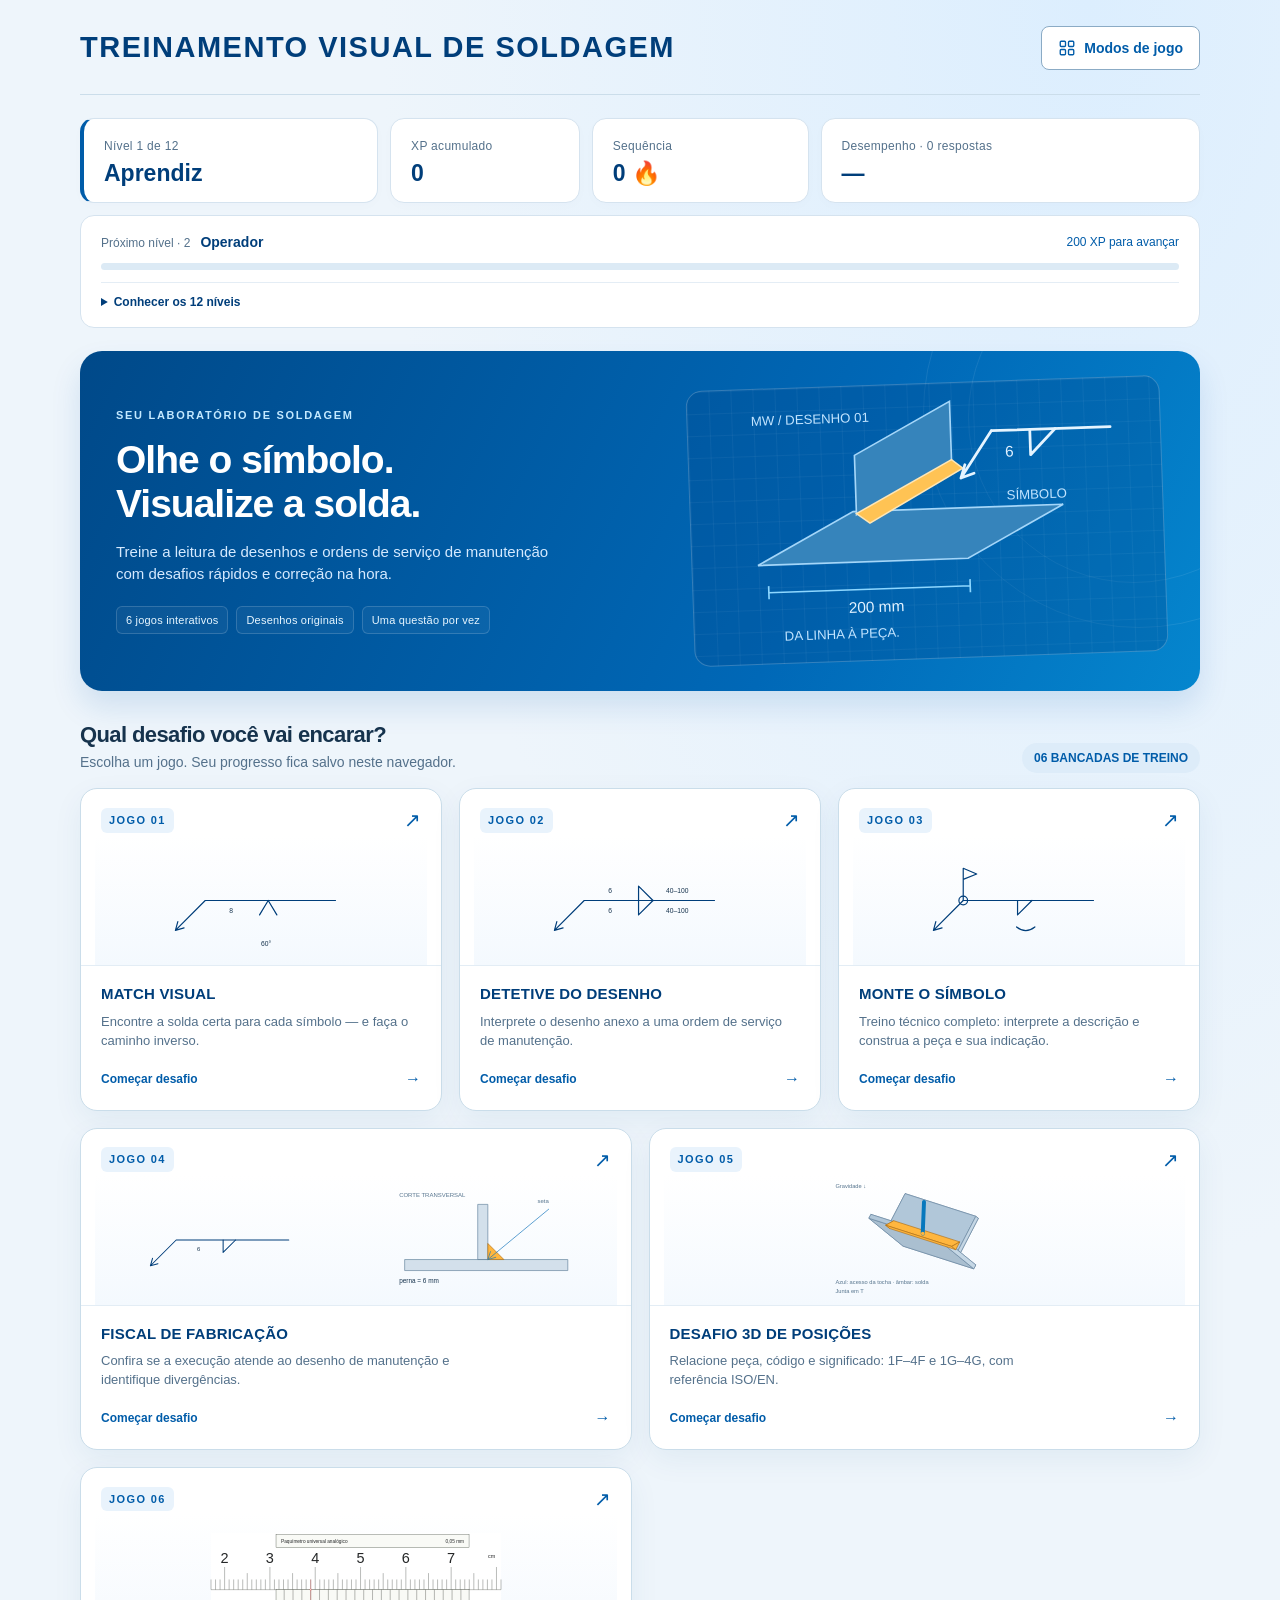
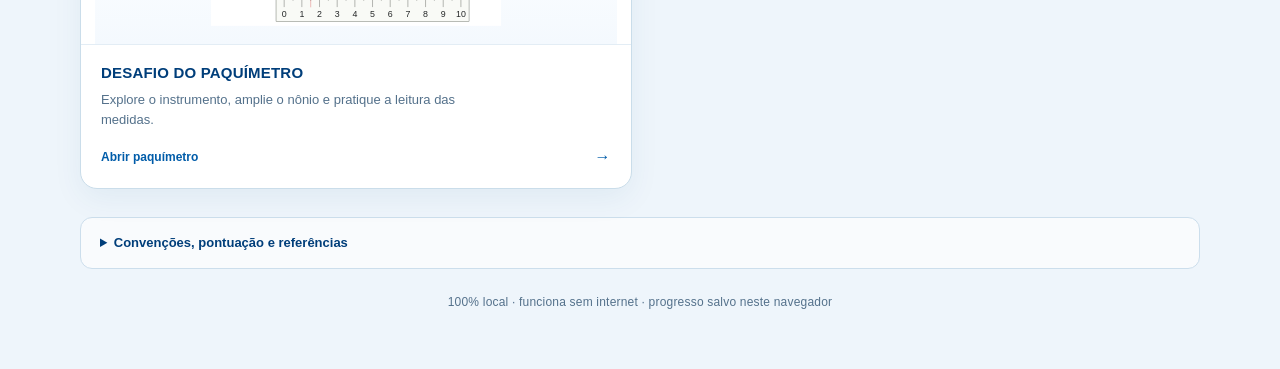
==== SIMBOLOGIA DE SOLDAGEM.html @ 1f508838 "Reconstrói perfis dos bicos e calibra contatos internos" ====
<!doctype html>
<html lang="pt-BR">
<head>
<meta charset="utf-8"><meta name="viewport" content="width=device-width,initial-scale=1">
<title>TREINAMENTO VISUAL DE SOLDAGEM</title>
<style>
:root{color-scheme:light;--bg:#eef5fb;--panel:#ffffff;--ink:#16334d;--muted:#54718b;--line:#d5e3ef;--hot:#0068b7;--weld:#ffb63e;--good:#087e55;--bad:#b52e3f;--blue:#005ca9;--blue-deep:#003e7a;--blue-soft:#e6f2fd;--shadow:0 10px 30px #174c7810}
*{box-sizing:border-box}
body{margin:0;background:radial-gradient(ellipse at 85% 0,#dceefe 0,transparent 46%),var(--bg);color:var(--ink);font:16px/1.5 "Segoe UI",Arial,sans-serif}
main{max-width:1180px;margin:auto;padding:26px 30px 42px}
header{display:flex;justify-content:space-between;gap:20px;align-items:center;padding:0 0 24px;border-bottom:1px solid #cbddea}
h1{font-size:29px;line-height:1.1;letter-spacing:1.5px;font-weight:900;margin:0;color:var(--blue-deep)}h1 span{color:var(--blue)}
header small{display:block;margin-top:7px;color:var(--muted);font-size:13px}
h2{font-size:27px;line-height:1.25;letter-spacing:-.6px;margin:0 0 16px;font-weight:750}h3{margin:0;font-size:18px;line-height:1.35}p{margin:8px 0 16px}small,.sub{color:var(--muted)}
button,select{font:inherit;color:inherit;background:var(--panel);border:1px solid #bed4e6;border-radius:12px;padding:12px 18px;cursor:pointer;transition:background .18s,border-color .18s,box-shadow .18s,transform .18s}
button:hover{border-color:var(--blue);background:#f2f8fe;box-shadow:0 3px 12px #0068b715}
button:focus-visible,select:focus-visible{outline:3px solid #249bef;outline-offset:4px}
button:disabled{cursor:default;box-shadow:none;transform:none;opacity:1;color:var(--ink)}
button.primary{background:var(--blue);color:#fff;border-color:var(--blue);font-weight:700;box-shadow:0 5px 14px #0068b722}button.primary:hover{background:var(--blue-deep);border-color:var(--blue-deep)}
#home{font-size:14px;font-weight:650;border-color:#b5d1e8;background:#fff;color:var(--blue-deep);padding:10px 17px}
.stats{display:grid;grid-template-columns:1.1fr .7fr .8fr 1.4fr;gap:12px;margin:23px 0}
.stat{background:var(--panel);padding:14px 20px;border:1px solid var(--line);border-radius:14px;box-shadow:0 3px 12px #16486e04;min-width:0;position:relative;overflow:hidden}
.stat:first-child{border-left:4px solid var(--blue)}.stat small{font-size:12px;letter-spacing:.3px}.stat b{display:block;font-size:23px;line-height:1.25;font-weight:750;color:var(--blue-deep);margin-top:2px}
.eyebrow{text-transform:uppercase;color:var(--blue);letter-spacing:1.7px;font-size:11px;font-weight:800}
.hero{background:linear-gradient(115deg,#004989 0,#0068b7 65%,#0586ce 100%);border-radius:22px;padding:32px 36px;display:grid;grid-template-columns:1.15fr 1fr;gap:28px;align-items:center;overflow:hidden;box-shadow:0 16px 30px #005ca922;position:relative;isolation:isolate;color:#fff}
.hero::before{content:"";position:absolute;width:430px;height:430px;border:1px solid #ffffff15;border-radius:50%;right:-155px;top:-155px;z-index:-1}.hero::after{content:"";position:absolute;width:330px;height:330px;border:1px solid #ffffff15;border-radius:50%;right:-100px;top:-100px;z-index:-1}
.hero .eyebrow{color:#c3e9ff;display:block;margin-bottom:14px}.hero h2{font-size:39px;line-height:1.13;letter-spacing:-1px;max-width:490px;margin-bottom:15px;font-weight:750;color:#fff}.hero p{color:#d5eaff;font-size:15px;max-width:440px;margin-bottom:20px}.hero-tags{display:flex;flex-wrap:wrap;gap:8px}.hero-tags span{border-radius:6px;border:1px solid #ffffff29;color:#e7f6ff;background:#ffffff0b;font-size:11px;padding:5px 9px;letter-spacing:.2px}
.hero-art{border:1px solid #ffffff35;border-radius:16px;background-color:#004b8f55;background-image:linear-gradient(#ffffff0b 1px,transparent 1px),linear-gradient(90deg,#ffffff0b 1px,transparent 1px);background-size:22px 22px;padding:5px;transform:rotate(-2deg);position:relative}.hero-art svg{display:block;width:100%;height:auto}.hero-art text{fill:#e0f1ff}.hero-art .wire{stroke:#e5f4ff}.hero-art .metal{fill:#3684bb;stroke:#a4d6f9}.hero-art .weld{fill:#ffc354;stroke:#ffe6b5}.hero-art .dim{stroke:#8dd7ff}.hero-art .note{fill:#c1e4ff}
.menu-heading{display:flex;align-items:flex-end;justify-content:space-between;gap:16px;margin-top:30px;margin-bottom:15px}.menu-heading h2{font-size:22px;margin:0}.menu-heading p{margin:4px 0 0;font-size:14px;color:var(--muted)}.menu-counter{color:var(--blue);background:#ddecf9;font-size:12px;font-weight:700;padding:6px 12px;border-radius:30px;white-space:nowrap}
.menu{display:grid;grid-template-columns:repeat(6,minmax(0,1fr));gap:17px}
.mode{grid-column:span 2;text-align:left;padding:0;display:flex;flex-direction:column;align-items:stretch;min-width:0;background:#fff;border:1px solid #caddea;border-radius:17px;box-shadow:var(--shadow);overflow:hidden;position:relative}
.mode:nth-child(n+4){grid-column:span 3}.mode:hover{transform:translateY(-4px);border-color:#5ca1d8;box-shadow:0 13px 28px #155e9422;background:#fff}
.mode-head{display:flex;align-items:center;justify-content:space-between;padding:16px 20px 0}.mode-head .num{color:var(--blue);font-size:11px;font-weight:800;letter-spacing:1.4px;background:#e9f3fc;border-radius:6px;padding:4px 8px}.mode-arrow{font-size:20px;color:var(--blue)}
.game-preview{height:130px;overflow:hidden;background:linear-gradient(0deg,#f4f9fe 0,#ffffff 100%);margin:0 14px;display:flex;justify-content:center;align-items:center;color:var(--ink)}
.game-preview>svg{height:125px;width:100%;max-width:290px;display:block}.game-preview.double{gap:4px}.game-preview.double>svg{width:50%;height:108px}.game-preview .note{font-size:13px}.game-preview .wire{stroke:var(--blue-deep)}
.mode-body{border-top:1px solid #e3edf5;padding:18px 20px 19px;display:flex;flex-direction:column;gap:7px;flex:1}.mode h3{color:var(--blue-deep);font-size:15px;letter-spacing:.2px;font-weight:800}.mode small{display:block;font-size:13px;line-height:1.5;color:var(--muted);font-weight:400;max-width:390px}.mode-cta{display:flex;align-items:center;justify-content:space-between;margin-top:9px;font-size:12px;font-weight:750;color:var(--blue)}.mode-cta span:last-child{font-size:16px}
.toolbar{display:flex;justify-content:space-between;align-items:center;gap:12px;flex-wrap:wrap;margin:28px 0 14px}.toolbar small{font-size:12px}.toolbar .eyebrow{background:#dfedfa;border-radius:7px;padding:6px 11px}
.scene{background-color:#fff;background-image:linear-gradient(#0068b705 1px,transparent 1px),linear-gradient(90deg,#0068b705 1px,transparent 1px);background-size:24px 24px;border:1px solid #c8dceb;border-radius:17px;padding:20px;min-width:0;box-shadow:0 5px 20px #19486b06;margin-bottom:20px}
.scene>svg{display:block;width:100%;max-height:315px}.scene h3{font-size:15px;color:var(--blue);margin-bottom:8px}.scene p{font-size:16px}.scene small{font-size:12px}
.choices,.split{display:grid;grid-template-columns:repeat(2,minmax(0,1fr));gap:17px;margin:20px 0}.split{align-items:center}.scene .split{margin:6px 0}.split>div{min-width:0}.split svg{width:100%;display:block}
.choice{padding:15px;text-align:left;position:relative;min-width:0;border:2px solid #d0e0ee;background:#fff;box-shadow:0 3px 14px #1c496b04}.choice:hover:not(:disabled){background:#f3f9ff;border-color:#2284cd;transform:translateY(-2px)}.choice svg{width:100%;display:block;height:192px}.choice .letter{display:inline-block;min-width:29px;text-align:center;border-radius:7px;background:#e6f1fb;color:var(--blue);padding:3px 9px;margin-bottom:8px;font-size:13px;font-weight:800}.choice strong{font-size:13px;display:block;margin-top:8px}.choice.correct{border-color:var(--good);background:#edfbf4;box-shadow:0 0 0 2px #0b915813}.choice.correct strong{color:var(--good)}.choice.wrong{border-color:var(--bad);background:#fff1f3}.choice.wrong strong{color:var(--bad)}
.feedback{border:1px solid #b6dfcb;border-left:5px solid var(--good);background:#f2fbf6;border-radius:14px;padding:23px;margin:24px 0}.feedback.error{border-color:#f0c4cd;border-left-color:var(--bad);background:#fff6f7}.feedback h3{color:var(--good);font-size:20px}.feedback.error h3{color:var(--bad)}.feedback p{max-width:880px}.feedback .compare h3,.feedback>div>div>h3{color:var(--ink);font-size:15px}.feedback svg{max-height:230px;display:block;width:100%}.feedback>.primary{margin-top:12px}
.pills{display:flex;gap:11px;flex-wrap:wrap;margin:18px 0}.pills button{min-width:110px;font-weight:600}.pills .choice .letter{margin:0 6px 0 0}.pills .choice strong{display:inline;margin-left:4px}
.builder{display:grid;grid-template-columns:repeat(3,minmax(0,1fr));gap:17px;background:#fff;border:1px solid var(--line);padding:22px;border-radius:16px;margin:20px 0}.builder label{display:grid;gap:7px;color:#3f6587;font-size:13px;font-weight:650}.builder select{width:100%;color:var(--ink);font-size:15px;background:#f8fbff;border-color:#bfd4e7;min-height:48px}.compare{display:grid;grid-template-columns:1fr 1fr;gap:20px}
svg{overflow:visible;color:var(--ink)}svg text{font-family:"Segoe UI",Arial,sans-serif;fill:var(--ink);font-size:14px}svg .metal{fill:#d3e0eb;stroke:#68869f;stroke-width:1.5}svg .weld{fill:var(--weld);stroke:#ae6d12;stroke-width:1.4}svg .wire{fill:none;stroke:var(--ink);stroke-width:2.5;stroke-linejoin:round;stroke-linecap:round}svg .dim{fill:none;stroke:#1677bc;stroke-width:1.5}svg .note{fill:#56748d;font-size:12px}
.foot{margin-top:24px;font-size:12px;text-align:center;color:var(--muted);letter-spacing:.2px}details{margin-top:28px;border:1px solid #ccdeec;border-radius:12px;padding:15px 19px;background:#ffffffa8;font-size:14px;color:#3e607d}details p{max-width:1000px}summary{cursor:pointer;font-weight:650;color:var(--blue-deep);font-size:13px}details[open] summary{margin-bottom:16px}#reset{font-size:13px;color:var(--bad);border-color:#e6bdc6}a{color:var(--blue);text-underline-offset:3px}.progress{height:6px;background:#dceaf5;border-radius:6px;overflow:hidden;margin-top:12px}.progress i{display:block;height:100%;background:var(--blue)}#toast{color:var(--bad);font-size:14px}#toast:not(:empty){padding:10px 0}
@media(max-width:920px){main{padding:22px}.hero{padding:28px}.hero h2{font-size:34px}.hero-art{transform:none}.stats{grid-template-columns:repeat(4,minmax(0,1fr))}.stat{padding:13px 14px}.stat b{font-size:21px}.mode h3{font-size:14px}.mode-head{padding:14px 15px 0}.mode-body{padding:16px}.game-preview{margin:0 8px}.game-preview>svg{height:115px}}
@media(max-width:720px){main{padding:18px 16px 30px}header{gap:12px;padding-bottom:18px}h1{font-size:25px}header small{font-size:11px}#home{padding:9px 12px;font-size:12px}.stats{grid-template-columns:repeat(2,minmax(0,1fr));gap:9px;margin:17px 0}.stat{padding:11px 14px}.stat b{font-size:21px}.stat small{font-size:11px}.hero{grid-template-columns:1fr;padding:26px;gap:20px;border-radius:17px}.hero h2{font-size:33px;max-width:520px}.hero p{font-size:14px;max-width:100%}.hero-art{max-width:380px;width:100%;justify-self:center}.hero-art svg{max-height:180px}.hero-tags span{font-size:10px}.menu-heading{margin-top:26px}.menu-heading h2{font-size:20px}.menu-heading p{font-size:12px}.menu-counter{font-size:10px;padding:5px 9px}.mode,.mode:nth-child(n+4){grid-column:span 3}.mode:last-child{grid-column:span 6}.mode:last-child .game-preview>svg{max-width:270px}.mode h3{font-size:14px}.mode small{font-size:12px}.game-preview{height:110px}.game-preview>svg{height:103px}.game-preview.double>svg{height:90px}.builder{grid-template-columns:1fr 1fr;padding:17px}.split,.compare{grid-template-columns:1fr}.scene{padding:14px}.split{gap:20px}.choice svg{height:164px}h2{font-size:23px}.toolbar{margin-top:23px}.choices{gap:12px}}
@media(max-width:450px){main{padding:15px 12px 28px}.hero{padding:23px 20px}.hero h2{font-size:30px}.hero-art{max-width:310px}.hero-art svg{max-height:160px}.menu{gap:13px}.mode,.mode:nth-child(n+4){grid-column:span 6}.mode{display:grid;grid-template-columns:105px 1fr;grid-template-rows:auto auto}.mode-head{grid-column:2;grid-row:1;padding:15px 16px 0 0}.game-preview{grid-column:1;grid-row:1/span 2;margin:10px 0 10px 10px;height:100%;align-self:center;background:#f1f7fd;border-radius:10px;min-height:125px}.game-preview>svg{height:auto;width:100%;max-height:135px}.game-preview.double{flex-direction:column;gap:0}.game-preview.double>svg{height:65px;width:100%}.mode-body{grid-column:2;grid-row:2;border:0;padding:10px 16px 15px 12px}.mode h3{font-size:13px}.mode small{font-size:12px}.mode-cta{font-size:11px;margin-top:3px}.menu-counter{display:none}.menu-heading p{max-width:270px}.builder,.choices{grid-template-columns:1fr}.choice svg{height:185px}.feedback{padding:18px}.pills{gap:9px}.pills button{flex:1;min-width:120px}.pills .choice{padding:13px}.stat small{letter-spacing:0}.hero-tags{gap:6px}}
@media(prefers-reduced-motion:reduce){*,*::before,*::after{scroll-behavior:auto!important;transition:none!important;animation:none!important}}

.drawing-note{font-size:13px;color:var(--muted);line-height:1.5;margin:8px 0}.symbol-palette{display:flex;gap:8px;flex-wrap:wrap}.symbol-palette button{padding:7px;width:88px;display:grid;justify-items:center;gap:4px;font-size:12px}.symbol-palette button span{white-space:nowrap}.symbol-palette svg{height:52px;width:100%}.symbol-palette button[aria-pressed="true"]{border-color:var(--blue);background:var(--blue-soft)}

.work-order{margin:0 0 24px;background:#f6faff;border:1px solid #c7ddec;border-left:4px solid var(--blue);border-radius:12px;padding:20px}.os-head{display:flex;justify-content:space-between;gap:16px;align-items:flex-start}.os-head h3{margin:6px 0 0;color:var(--blue-deep);font-size:17px}.os-head .eyebrow{font-size:10px;letter-spacing:1.2px}.os-status{flex-shrink:0;font-size:11px;font-weight:650;background:#e3effb;color:var(--blue-deep);padding:5px 9px;border-radius:6px}.os-data{display:grid;grid-template-columns:1.2fr 1fr 1.2fr;gap:14px;padding:14px 0;margin:12px 0;border-top:1px solid #dbe7f2;border-bottom:1px solid #dbe7f2}.os-data dt{font-size:11px;color:var(--muted);margin-bottom:3px}.os-data dd{font-size:13px;font-weight:600;margin:0;overflow-wrap:anywhere}.os-description h4{font-size:12px;letter-spacing:.2px;color:var(--blue);margin:0 0 5px}.os-description p{font-size:14px;line-height:1.55;margin:0;max-width:1000px}.os-specs h3{font-size:15px}.os-specs ul{padding-left:19px;margin:10px 0 16px}.os-specs li{font-size:14px;line-height:1.55;margin:0 0 10px}.os-specs .os-instruction{font-size:13px;font-weight:600;color:var(--blue);border-top:1px solid var(--line);padding-top:12px;margin-bottom:0}@media(max-width:720px){.os-head{flex-direction:column;gap:8px}.os-data{grid-template-columns:1fr;gap:10px}.work-order{padding:15px}.os-description p{font-size:14px}.os-head h3{font-size:16px}}
.level-progress{grid-column:1/-1;padding:16px 20px;background:#fff;border:1px solid var(--line);border-radius:14px;min-width:0}
.level-progress-head{display:flex;align-items:center;justify-content:space-between;gap:14px}
.level-progress-head>div{display:flex;align-items:baseline;flex-wrap:wrap;gap:6px 10px}
.level-progress-head small{font-size:12px;color:var(--muted)}
.level-progress-head strong{font-size:14px;color:var(--blue-deep)}
.level-progress-head>span{font-size:12px;color:var(--blue);text-align:right}
.level-progress .progress{margin-top:10px;height:7px}
details.level-trail{border:0;border-top:1px solid #e4edf5;border-radius:0;padding:10px 0 0;margin:12px 0 0;background:transparent}
.level-trail summary{font-size:12px}
.rank-grid{list-style:none;padding:0;margin:12px 0 0;display:grid;grid-template-columns:repeat(3,minmax(0,1fr));gap:10px}
.rank-grid li{display:flex;gap:10px;align-items:center;padding:12px;border-radius:9px;border:1px solid var(--line);background:#f7fafd;min-width:0}
.rank-grid li.rank-current{border-color:var(--blue);background:var(--blue-soft)}
.rank-grid li.rank-done{background:#f2fbf6;border-color:#c8e8d7}
.rank-number{color:var(--blue);font-size:13px;font-weight:750;flex-shrink:0}
.rank-grid b{font-size:12px;color:var(--ink);font-weight:650;display:block}
.rank-grid small{font-size:11px;display:block;margin-top:2px}
.rank-mark{margin-left:auto;font-size:13px;color:var(--blue)}
.rank-done .rank-mark{color:var(--good)}
.promotion{padding:12px 15px;background:#e3f1fd;border:1px solid #b1d5ef;color:var(--blue-deep);border-radius:10px;margin-bottom:15px;font-weight:650}
@media(max-width:720px){.rank-grid{grid-template-columns:repeat(2,minmax(0,1fr))}.level-progress{padding:13px 14px}.level-progress-head{align-items:flex-start}.level-progress-head>div{display:grid;gap:3px}}
@media(max-width:450px){.rank-grid{grid-template-columns:1fr}.level-progress-head>span{max-width:120px}.stat b{overflow-wrap:anywhere}}


.max-preview-banner{display:flex;justify-content:space-between;align-items:center;gap:18px;background:#e2f1ff;border:1px solid #a4cde9;border-left:4px solid var(--blue);border-radius:12px;padding:16px 20px;margin-top:22px}.max-preview-banner strong{font-size:13px;color:var(--blue-deep)}.max-preview-banner p{font-size:13px;color:var(--muted);margin:5px 0 0}.max-preview-banner button{font-size:12px;flex-shrink:0}.preview-max-button{font-size:13px;margin-top:14px;color:var(--blue);font-weight:650}@media(max-width:720px){.max-preview-banner{align-items:flex-start;flex-direction:column;padding:15px}.max-preview-banner button{width:100%}}
.position-key{display:flex;gap:9px 20px;flex-wrap:wrap;color:var(--muted);font-size:13px;margin-bottom:18px}.position-key b{color:var(--blue)}
.position-target{display:flex;align-items:center;gap:17px;padding:13px 18px;background:#e9f3fc;border-radius:10px;color:var(--blue-deep);margin-bottom:16px}.position-target>strong{font-size:30px;font-weight:800;flex-shrink:0}.position-target b{font-size:16px}.position-target small{display:block;margin-top:3px;color:var(--muted);font-size:12px}.position-target>span{font-size:14px}
#position-model svg{display:block;width:100%;max-height:320px}
.position-answer-code{font-size:23px;color:var(--blue-deep);display:block!important;margin:3px 0!important}.position-answer-meaning{display:block;font-weight:650;font-size:15px;margin:6px 0}.position-iso{display:block;font-size:12px;color:var(--blue);margin-top:4px}
.position-reference{background:#fff;margin:18px 0;padding:15px 18px}.position-reference summary{font-size:13px}.position-note{font-size:13px!important;line-height:1.5;color:var(--muted)}
.position-table{width:100%;border-collapse:collapse;margin:12px 0;font-size:13px;table-layout:fixed}.position-table caption{text-align:left;font-weight:650;color:var(--blue-deep);padding-bottom:8px}.position-table th,.position-table td{text-align:left;padding:9px 8px;border-bottom:1px solid var(--line);overflow-wrap:anywhere}.position-table thead th{background:var(--blue-soft);font-size:12px;color:var(--blue-deep)}.position-table th:first-child{width:23%}.position-table th:nth-child(2){width:21%}.position-table tbody th{color:var(--blue);font-weight:650}
svg .travel-indicator path{fill:none;stroke:var(--good);stroke-width:3;stroke-linecap:round;stroke-linejoin:round}svg .travel-indicator text{fill:var(--good);font-size:11px;font-weight:650}
@media(max-width:450px){.position-key{font-size:12px;gap:6px 12px}.position-target{padding:12px;gap:12px}.position-target>strong{font-size:26px}.position-target b{font-size:14px}.position-table th,.position-table td{padding:8px 5px;font-size:12px}.position-reference{padding:13px}}

.added-symbol-section{margin-top:24px}.added-symbol-callout{display:flex;justify-content:space-between;align-items:center;gap:20px;padding:22px;border:1px solid #b8d6ec;border-radius:14px;background:#e6f2fd}.added-symbol-callout h3{font-size:18px;color:var(--blue-deep);margin-top:5px}.added-symbol-callout p{font-size:13px;color:var(--muted);max-width:670px;margin-bottom:0}.added-symbol-callout button{flex-shrink:0;font-size:13px}
.added-symbol-library{margin-top:13px;background:#fff}.added-symbol-grid{display:grid;grid-template-columns:repeat(3,minmax(0,1fr));gap:12px;margin-top:18px}.added-symbol-grid button{display:grid;justify-items:center;align-content:start;gap:5px;padding:14px;min-width:0;background:#f8fbff}.added-symbol-grid svg{width:100%;height:76px}.added-symbol-grid b{font-size:14px}.added-symbol-grid small{font-size:11px;color:var(--muted)}.added-symbol-grid button[aria-pressed="true"]{background:#e4f0fb;border-color:var(--blue);box-shadow:0 0 0 1px var(--blue)}
.symbol-study{border-top:1px solid var(--line);margin-top:22px;padding-top:20px}.symbol-study>p{font-size:14px;max-width:900px}.symbol-study h3{color:var(--blue-deep);font-size:18px}.symbol-study h4{font-size:13px;margin:0;color:var(--blue)}.symbol-study svg{width:100%;max-height:280px}.symbol-study>.split{align-items:start}.new-symbol-focus{display:flex;align-items:center;justify-content:space-between;gap:12px;flex-wrap:wrap;padding:10px 14px;background:#e6f1fb;border-radius:9px;margin:16px 0;font-size:13px}.new-symbol-focus button{font-size:12px;padding:7px 11px}.symbol-palette button{width:98px}.symbol-palette button span{white-space:normal;line-height:1.3;text-align:center}
@media(max-width:720px){.added-symbol-callout{align-items:flex-start;flex-direction:column;padding:17px}.added-symbol-grid{grid-template-columns:repeat(2,minmax(0,1fr))}.added-symbol-callout h3{font-size:16px}}@media(max-width:400px){.added-symbol-grid{gap:8px}.added-symbol-grid button{padding:10px}.added-symbol-grid b{font-size:12px}}


.choices .choice svg{height:270px}.choices .choice svg text{font-size:16px}.choices .choice svg .note{font-size:14px}@media(max-width:720px){.choices .choice svg{height:235px}}@media(max-width:450px){.choices .choice svg{height:270px}}
.special-position-view{max-width:540px;margin:0 auto}.special-position-view>svg{display:block;width:100%;max-height:300px}.sp-gravity path{fill:none;stroke:var(--blue);stroke-width:2.5;stroke-linecap:round;stroke-linejoin:round}.sp-gravity text{font-weight:800;fill:var(--blue);font-size:18px}.sp-pass{font-size:18px;font-weight:800;fill:var(--blue-deep)}svg.sp-plan{display:block;width:100%;height:92px!important;margin:-8px 0 0}.sp-plan-note{font-size:11px!important;text-align:center;color:var(--muted);margin:1px 0 8px}.choice .sp-plan-note{font-size:10px!important}.choice:has(.sp-plan)>svg:first-of-type{height:190px}.choice:has(.sp-plan)>svg.sp-plan{height:75px!important}@media(max-width:450px){.special-position-view>svg{max-height:250px}.choice:has(.sp-plan)>svg:first-of-type{height:175px}.choice:has(.sp-plan)>svg.sp-plan{height:66px!important}}

.symbol-palette svg{overflow:visible}.symbol-palette button{width:120px;flex-shrink:0}.symbol-palette svg{height:74px;width:100%}.integrated-content{color:var(--blue-deep);font-weight:650;font-size:13px}.drawing-context{font-size:14px;color:var(--blue-deep);margin-bottom:10px}.added-symbol-callout p{max-width:920px}.joint-reference-grid{display:grid;grid-template-columns:repeat(3,minmax(0,1fr));gap:14px}.joint-reference-grid article{border:1px solid var(--line);border-radius:12px;padding:16px;background:#fff;min-width:0}.joint-reference-grid svg{width:100%;height:180px}.joint-reference-grid h3{font-size:15px;color:var(--blue-deep)}.joint-reference-grid p{font-size:13px;margin-bottom:0}.position-table{width:100%}@media(max-width:720px){.joint-reference-grid{grid-template-columns:repeat(2,minmax(0,1fr))}}@media(max-width:450px){.joint-reference-grid{grid-template-columns:1fr}}
.builder-order{margin:0 0 17px;padding:11px 14px;border:1px solid #d6e4ef;border-radius:10px;background:#f6faff}
.builder-order summary{font-size:12px;font-weight:600;line-height:1.5;color:#426b8b}
.builder-order[open] summary{margin-bottom:13px}
.builder-order .work-order{margin:0}
.builder-joint-palette{display:grid;grid-template-columns:repeat(3,minmax(0,1fr));gap:8px;margin-bottom:16px}
.builder-joint-palette button{min-width:0;padding:7px 8px 11px;display:flex;flex-direction:column;align-items:center;justify-content:start;gap:5px;background:#f8fbfe;border-radius:10px}
.builder-joint-palette button[aria-pressed="true"]{border-color:var(--blue);background:#e3f0fc;box-shadow:inset 0 0 0 1px var(--blue)}
.builder-joint-palette svg{display:block;width:100%;height:74px}
.builder-joint-palette button span{font-size:11px;line-height:1.35;font-weight:650;text-align:center}
.builder-preview-tabs{display:flex;gap:7px;padding:10px 16px;background:#fff;border-bottom:1px solid var(--line)}
.builder-preview-tabs button{flex:1;min-width:0;padding:8px 7px;font-size:12px;border-radius:8px}
.builder-preview-tabs button[aria-pressed="true"]{background:var(--blue);border-color:var(--blue);color:white;font-weight:650}
.construction-drawing{width:100%;min-width:0}
.construction-drawing>svg{display:block;width:100%;height:auto;max-height:330px}
.construction-result h4{font-size:13px;color:var(--blue-deep);margin:9px 0}
.construction-result>section+section{margin-top:16px;padding-top:8px;border-top:1px solid var(--line)}
.construction-result svg{max-height:245px}
@media(max-width:450px){.builder-joint-palette{grid-template-columns:repeat(2,minmax(0,1fr))}.builder-joint-palette button span{font-size:10px}.construction-drawing>svg{max-height:240px}}
.builder-mini-reference{stroke:#90a9bd;stroke-width:1.6;fill:none}
.builder-mobile-submit{display:none}
@media(max-width:720px){.builder-mobile-submit{display:flex;align-items:center;justify-content:space-between;gap:12px;margin-top:15px;padding:15px;background:#fff;border:1px solid var(--line);border-radius:12px}.builder-mobile-submit span{font-size:12px;color:var(--muted)}.builder-mobile-submit button{font-size:13px;padding:11px 14px}}
.symbol-builder{margin:24px 0;color:var(--ink)}
.builder-workspace-head{display:flex;align-items:center;justify-content:space-between;gap:24px;margin-bottom:18px}
.builder-workspace-head h3{font-size:21px;color:var(--blue-deep);margin-top:3px;letter-spacing:-.35px}
.builder-workspace-head p{margin:5px 0 0;color:var(--muted);font-size:13px}
.builder-completion{width:174px;flex-shrink:0;text-align:right}
.builder-completion strong{font-size:13px;color:var(--blue-deep)}
.builder-completion progress{display:block;width:100%;height:7px;margin-top:9px;appearance:none;border:0;border-radius:10px;background:#dbe8f3;overflow:hidden;accent-color:var(--blue)}
.builder-completion progress::-webkit-progress-bar{background:#dbe8f3;border-radius:10px}
.builder-completion progress::-webkit-progress-value{background:var(--blue);border-radius:10px}
.builder-completion progress::-moz-progress-bar{background:var(--blue);border-radius:10px}
.builder-workspace{display:grid;grid-template-columns:minmax(0,1.45fr) minmax(300px,1fr);gap:20px;align-items:start}
.builder-workspace-options{display:grid;gap:16px;min-width:0}
.builder-step{padding:20px;background:#fff;border:1px solid #cbddea;border-radius:15px;min-width:0}
.builder-step-head{display:flex;align-items:flex-start;gap:11px;margin-bottom:17px}
.builder-step-number{display:grid;place-items:center;flex-shrink:0;width:32px;height:32px;border-radius:9px;background:#e7f1fb;color:var(--blue);font-size:12px;font-weight:800}
.builder-step-head h3{font-size:16px;color:var(--blue-deep)}
.builder-step-head p{font-size:12px;line-height:1.5;margin:4px 0 0;color:var(--muted)}
.builder-step-head>small{margin-left:auto;flex-shrink:0;font-size:11px;font-weight:750;color:var(--blue);border:1px solid #d6e5f2;border-radius:20px;padding:3px 8px}
.builder-step.complete .builder-step-number{background:#daf2e6;color:#0a7651}
.builder-step.complete .builder-step-head>small{background:#f0fbf5;color:#0a7651;border-color:#b7ddcb}
.builder-palette-tools{display:flex;align-items:center;justify-content:space-between;gap:10px;flex-wrap:wrap;margin-bottom:11px}
.builder-filters{display:flex;gap:5px;flex-wrap:wrap}
.builder-filters button{padding:6px 9px;border-radius:7px;font-size:11px;line-height:1.3;font-weight:650;background:#f7fafe;border-color:#d7e5f0}
.builder-filters button[aria-pressed="true"]{background:var(--blue);color:#fff;border-color:var(--blue)}
.builder-palette-tools>small{font-size:10px;white-space:nowrap}
.builder-palette{display:grid;grid-template-columns:repeat(5,minmax(0,1fr));gap:7px}
.builder-basic-card{min-width:0;min-height:88px;padding:5px 4px 8px;display:flex;flex-direction:column;justify-content:flex-start;align-items:center;gap:2px;background:#f8fbfe;border:1px solid #d5e3ef;border-radius:9px;color:var(--blue-deep)}
.builder-basic-card svg{width:100%;height:49px;max-width:75px;display:block}
.builder-basic-card span{display:block;font-size:10px;font-weight:650;line-height:1.3;text-align:center;overflow-wrap:anywhere}
.builder-basic-card:hover{border-color:#72a7d0;background:#f0f7fe}
.builder-basic-card[aria-pressed="true"]{border-color:var(--blue);background:#e3f0fc;box-shadow:inset 0 0 0 1px var(--blue)}
.builder-basic-card.is-hidden{display:none!important}
.builder-palette-selection{font-size:11px;margin:10px 0 16px;color:var(--blue);min-height:17px}
.builder-fields{display:grid;grid-template-columns:repeat(2,minmax(0,1fr));gap:14px 12px}
.builder-control{display:flex;flex-direction:column;gap:6px;min-width:0;font-size:12px;font-weight:650;color:#365e7f}
.builder-control>span{line-height:1.4}
.builder-control select{width:100%;min-height:45px;padding:10px 11px;border-radius:9px;background:#f9fbfe;border:1px solid #bed3e4;color:var(--ink);font-size:13px;line-height:1.35;min-width:0}
.builder-control select:focus-visible{outline:3px solid #249bef;outline-offset:2px}
.builder-field-error{display:none;color:var(--bad);font-size:11px;font-weight:500}
.builder-control.missing select{border-color:var(--bad);background:#fff7f8;box-shadow:0 0 0 1px #b52e3f20}
.builder-control.missing .builder-field-error{display:block}
.builder-workspace-preview{position:sticky;top:18px;min-width:0;overflow:hidden;border:1px solid #aacbe3;border-radius:16px;background:#fff;box-shadow:0 8px 23px #164f7a0c}
.builder-preview-head{display:flex;align-items:center;justify-content:space-between;gap:10px;padding:17px 18px;border-bottom:1px solid #dce8f3;background:#f5faff}
.builder-preview-head .eyebrow{font-size:10px;letter-spacing:1.3px}
.builder-draft{font-size:10px;font-weight:650;color:#617c91;white-space:nowrap}
.builder-draft.complete{color:var(--good)}
.builder-canvas{padding:14px 12px;min-height:260px;display:flex;align-items:center;justify-content:center;background-color:#fff;background-image:linear-gradient(#0068b706 1px,transparent 1px),linear-gradient(90deg,#0068b706 1px,transparent 1px);background-size:20px 20px}
.builder-canvas>svg{display:block;width:100%;max-height:310px;height:auto}
.builder-empty{text-align:center;max-width:235px;padding:25px 15px;color:var(--muted)}
.builder-empty-icon{display:grid;place-items:center;width:48px;height:48px;border:1px solid #d3e4f2;border-radius:13px;background:#f1f7fd;margin:0 auto 14px;font-size:29px;color:#4983b0;font-weight:400}
.builder-empty strong{display:block;color:#4b718f;font-size:14px;font-weight:650}
.builder-empty p{font-size:12px;line-height:1.6;margin:7px 0 0}
.builder-preview-footer{border-top:1px solid #dfebf4;padding:15px 18px}
.builder-preview-footer>p{font-size:12px;font-weight:650;line-height:1.5;color:var(--blue-deep);margin:0 0 7px}
.builder-preview-footer>small{display:block;font-size:11px;line-height:1.6;color:var(--muted)}
.builder-workspace-actions{display:grid;gap:9px;padding:0 18px 18px}
.builder-workspace-actions button{width:100%;padding:12px 13px;font-size:13px;border-radius:10px}
.builder-workspace-actions #builder-reset{color:var(--muted);background:#fff;border-color:#d5e2ed;font-size:12px;padding:9px 12px}
.builder-review{margin:20px 0 12px;overflow-x:auto;border:1px solid #cbded2;border-radius:10px;background:#fff}
.feedback.error .builder-review{border-color:#e7cbd1}
.builder-review table{border-collapse:collapse;width:100%;font-size:12px;text-align:left;line-height:1.5;min-width:500px}
.builder-review caption{text-align:left;padding:13px 15px;background:#f7fbf9;font-size:13px;font-weight:750;color:var(--blue-deep);caption-side:top}
.builder-review thead{background:#f4f8fc;color:#476d8c}
.builder-review th,.builder-review td{padding:10px 13px;border-top:1px solid #e0e9f0;vertical-align:top}
.builder-review tbody th{font-weight:600;color:#365c7b;width:26%}
.builder-review tbody tr[data-builder-review="wrong"]{background:#fff4f6}
.builder-review-status{font-size:11px;font-weight:700;white-space:nowrap}
.builder-review-status.correct{color:var(--good)}
.builder-review-status.wrong{color:var(--bad)}
@media(max-width:1050px){.builder-workspace{grid-template-columns:minmax(0,1.35fr) minmax(290px,1fr);gap:15px}.builder-step{padding:17px}.builder-palette{grid-template-columns:repeat(4,minmax(0,1fr))}.builder-palette-tools>small{display:none}.builder-step-head p{font-size:11px}.builder-fields{gap:12px 10px}}
@media(max-width:800px){.builder-workspace{grid-template-columns:minmax(0,1.2fr) minmax(260px,1fr)}.builder-fields{grid-template-columns:1fr}.builder-palette{gap:6px}.builder-basic-card{min-height:84px}.builder-basic-card span{font-size:9px}.builder-step-head{gap:8px}.builder-step-head>small{padding:2px 6px}.builder-step-head p{display:none}.builder-preview-head{padding:15px 13px}.builder-preview-footer{padding:14px}.builder-workspace-actions{padding:0 14px 14px}.builder-canvas{min-height:225px;padding:10px}}
@media(max-width:720px){.symbol-builder{margin-top:21px}.builder-workspace-head{align-items:flex-start;gap:14px}.builder-workspace-head h3{font-size:18px}.builder-workspace-head p{font-size:12px}.builder-completion{width:110px;padding-top:4px}.builder-completion strong{font-size:11px}.builder-workspace{display:flex;flex-direction:column;gap:16px}.builder-workspace-preview{position:static;order:-1;width:100%}.builder-workspace-options{width:100%;gap:14px}.builder-preview-head{padding:13px 17px}.builder-canvas{min-height:170px;padding:8px 15px}.builder-canvas>svg{max-height:220px}.builder-empty{padding:15px;max-width:290px}.builder-empty-icon{width:36px;height:36px;font-size:24px;margin-bottom:9px}.builder-preview-footer{padding:11px 17px}.builder-preview-footer>small{font-size:10px}.builder-workspace-actions{grid-template-columns:1.2fr 1fr;padding:0 17px 14px;align-items:center}.builder-workspace-actions #builder-reset{padding:11px 8px}.builder-step{padding:18px}.builder-step-head p{display:block}.builder-palette{grid-template-columns:repeat(5,minmax(0,1fr));gap:8px}.builder-basic-card{min-height:87px}.builder-basic-card span{font-size:10px}.builder-fields{grid-template-columns:repeat(2,minmax(0,1fr));gap:14px}.builder-palette-tools>small{display:block}}
@media(max-width:450px){.builder-workspace-head{display:block}.builder-completion{display:flex;align-items:center;gap:12px;width:100%;text-align:left;margin-top:12px;padding:0}.builder-completion strong{white-space:nowrap}.builder-completion progress{margin-top:0}.builder-step{padding:15px}.builder-step-head p{font-size:11px}.builder-filters button{padding:6px 8px;font-size:10px}.builder-palette{grid-template-columns:repeat(4,minmax(0,1fr));gap:6px}.builder-palette-tools>small{display:none}.builder-basic-card span{font-size:9px}.builder-fields{grid-template-columns:1fr;gap:12px}.builder-control select{min-height:45px;font-size:14px}.builder-workspace-actions{grid-template-columns:1fr}.builder-workspace-actions #builder-reset{padding:8px}.builder-preview-footer>p{font-size:11px}.builder-canvas>svg{max-height:200px}.builder-review th,.builder-review td{padding:9px 10px}}

.drawing-brief{padding:22px 25px;border:1px solid #c4dbed;border-left:4px solid var(--blue);border-radius:14px;background:#f8fcff;color:var(--ink)}
.drawing-brief>.eyebrow{font-size:10px;letter-spacing:1.4px}
.scene .drawing-brief h3,.drawing-brief h3{font-size:20px;font-weight:750;letter-spacing:-.3px;line-height:1.3;color:var(--blue-deep);margin:5px 0 14px}
.drawing-description{max-width:960px}
.scene .drawing-description p,.drawing-description p{font-size:14px;line-height:1.8;margin:0 0 13px;color:#284b67}
.drawing-description p:last-child{margin-bottom:0}
.scene .drawing-brief-instruction,.drawing-brief-instruction{border-top:1px solid #d7e6f2;padding-top:12px;margin:17px 0 0;font-size:12px;line-height:1.65;color:#53738d}
.construction-drawing{width:100%;min-width:0;display:block}
.construction-drawing>svg{display:block;width:100%;height:auto;max-height:315px}
.construction-reference .note{font-size:12px}
.construction-message{max-width:460px;padding:10px 12px;margin:10px auto 0;border:1px solid #d8e6f1;border-radius:8px;background:#f6faff;font-size:12px;line-height:1.6;color:#52718a;text-align:center}
.construction-placeholder{display:flex;flex-direction:column;align-items:center;justify-content:center;min-height:200px;padding:25px 18px;text-align:center;color:var(--muted)}
.construction-placeholder strong{font-size:14px;font-weight:650;color:#416d8f}
.construction-placeholder p{max-width:270px;font-size:12px;line-height:1.65;margin:8px 0 0;color:var(--muted)}
@media(max-width:720px){.drawing-brief{padding:18px 19px}.scene .drawing-brief h3,.drawing-brief h3{font-size:18px;margin-bottom:11px}.scene .drawing-description p,.drawing-description p{font-size:13px;line-height:1.75;margin-bottom:11px}.scene .drawing-brief-instruction,.drawing-brief-instruction{font-size:11px}.construction-placeholder{min-height:155px;padding:20px 16px}.construction-drawing>svg{max-height:240px}.construction-message{font-size:11px;padding:8px 10px}}
@media(max-width:450px){.drawing-brief{padding:16px 15px;border-left-width:3px}.scene .drawing-description p,.drawing-description p{font-size:12px;line-height:1.8}.scene .drawing-brief h3,.drawing-brief h3{font-size:17px}.construction-placeholder strong{font-size:13px}.construction-placeholder p{font-size:11px}.construction-drawing>svg{max-height:215px}}

.anatomy-context{max-width:880px;margin:0 auto 4px}.anatomy-context p{font-size:13px;color:var(--muted);margin:5px 0 0}.scene .anatomy-diagram{display:block;width:100%;max-height:440px;margin:0 auto}.anatomy-diagram .anatomy-token{font-size:22px;font-weight:700;fill:var(--ink)}.anatomy-diagram .anatomy-tail-token{font-size:15px}.anatomy-diagram .anatomy-guide{fill:none;stroke:var(--muted);stroke-width:1.5;stroke-dasharray:3 3}.anatomy-focus rect{fill:#138ce412;stroke:#0078d2;stroke-width:2.5;stroke-dasharray:6 4}.anatomy-focus circle{fill:#0078d2;stroke:#fff;stroke-width:2}.anatomy-focus text{fill:#fff;font-size:13px;font-weight:800}.anatomy-label rect{fill:#e3f1fc;stroke:#aad0ec;stroke-width:1}.anatomy-label text{font-size:19px;font-weight:750;fill:var(--blue-deep)}.anatomy-theory{stroke:#617889;stroke-width:2;stroke-dasharray:7 5;fill:none}.anatomy-face{stroke:#986418;stroke-width:2;fill:none}.anatomy-leg{stroke:#497f9d;stroke-width:1.7;fill:none}.anatomy-throat{stroke:#4d6c81;stroke-width:2;fill:none;stroke-dasharray:5 3}.anatomy-convexity{stroke:#7d6b37;stroke-width:2;fill:none}.anatomy-root{fill:var(--blue-deep)}.anatomy-toe{fill:#986418}.anatomy-selected-line{stroke:#0078d2;stroke-width:5;stroke-linecap:round;fill:none}.feedback .anatomy-diagram{width:100%;max-height:350px}.feedback .anatomy-label text{font-size:19px}@media(max-width:600px){.scene .anatomy-diagram{min-height:235px}.anatomy-context p{font-size:12px}.anatomy-diagram .anatomy-label text{font-size:21px}}

.tail-process{font-weight:750}.tail-reference{font-size:13px}
.mode[data-mode="6"] .cp-menu-preview svg{width:100%;height:auto;max-height:135px}.caliper-game{padding-top:14px;--cp-blue:#005ca9;--cp-muted:#586777;--cp-line:#c5cbd1}.caliper-game .cp-game-shell{height:calc(100dvh - 125px);min-height:480px;display:flex;flex-direction:column;gap:8px;padding:12px;background:#fff;border:0;border-radius:0;color:#18232f;box-sizing:border-box}.caliper-game .cp-game-top{display:flex;align-items:center;justify-content:space-between;gap:12px;flex-shrink:0;position:sticky;top:0;background:#fff;z-index:5}.caliper-game .cp-game-top h2{font-size:22px;line-height:1.2;margin:0;color:#18232f;letter-spacing:-.3px}.caliper-game .cp-game-top h2:focus{outline:0}.caliper-game .cp-game-top p{font-size:12px;line-height:1.4;color:var(--cp-muted);margin:4px 0 0}.cp-top-actions{display:flex;gap:5px;align-items:center;flex-wrap:wrap;justify-content:flex-end}.caliper-game .cp-button{font:600 12px/1.3 "Segoe UI",Arial,sans-serif;min-height:32px;padding:7px 11px;border:1px solid #aeb7c0;border-radius:4px;box-shadow:none;background:#f9fafb;color:#223243;cursor:pointer;white-space:nowrap}.caliper-game .cp-button:hover{background:#eaf1f6;border-color:#6b8eaa;transform:none;box-shadow:none}.caliper-game .cp-button.primary{background:#0068b7;border-color:#005c9f;color:#fff}.caliper-game .cp-button.primary:hover{background:#004f8e}.caliper-game button:disabled{cursor:default;opacity:.6}.caliper-game .cp-config{margin:0;padding:3px 0;border:0;border-top:1px solid #dce0e4;border-radius:0;background:#fff;flex-shrink:0}.caliper-game .cp-config summary{font-size:11px;line-height:1.4;color:var(--cp-muted);margin:0;cursor:pointer}.caliper-game .cp-config[open] summary{margin-bottom:8px}.cp-config form{display:grid;grid-template-columns:repeat(6,minmax(0,1fr));gap:8px;align-items:end;padding-bottom:5px}.cp-config label{font-size:11px;font-weight:600;color:#3b4d5f;min-width:0}.caliper-game .cp-config select{display:block;width:100%;font-size:12px;padding:6px;margin-top:4px;border:1px solid #bbc3cc;border-radius:4px;min-height:32px;background:#fff}.cp-config form>.cp-button{grid-column:span 2}.caliper-game .cp-config-note{grid-column:1/-1;font-size:10px;line-height:1.5;color:#617184;margin:0}.cp-scale-toolbar{display:flex;align-items:center;justify-content:space-between;gap:8px;flex-shrink:0;min-height:30px}.cp-scale-toolbar>span{font-size:12px;color:#44576a}.cp-zoom{display:flex;align-items:center;justify-content:flex-end;gap:5px;flex-wrap:wrap}.caliper-game .cp-zoom>button{min-height:29px;padding:3px 8px;border-radius:3px;border:1px solid #b3bbc3;font-size:14px;background:#fff}.cp-zoom label{display:flex;align-items:center;gap:5px;font-size:11px;color:#516172;white-space:nowrap}.caliper-game .cp-zoom select{font-size:11px;padding:4px 6px;border-radius:3px;min-height:28px;width:76px;background:#fff}.cp-scale-stage{flex:0 1 auto;min-height:180px;max-height:min(52dvh,520px);overflow:auto;overscroll-behavior:contain;border:0;background:#fff;scrollbar-width:thin;scrollbar-color:#aab5bd #f4f5f6;position:relative}.cp-scale-stage:focus-visible{outline:3px solid #2987d0;outline-offset:2px}.cp-scale-canvas{width:100%;min-width:960px;line-height:0}.cp-scale-canvas>svg{display:block;width:100%;height:auto;max-height:none}.cp-scale-stage [data-caliper-slider]{touch-action:none;user-select:none;-webkit-user-select:none}.cp-reading .cp-scale-stage [data-caliper-slider]{touch-action:auto!important;cursor:default!important}.cp-answer-line,.cp-free-line{display:flex;align-items:center;justify-content:space-between;gap:12px;flex-shrink:0;padding-top:4px}.cp-answer-line form,.cp-free-line form{display:flex;align-items:center;gap:8px;flex-wrap:wrap;margin:0;min-width:0}.cp-answer-line label,.cp-free-line label{font-size:15px;font-weight:700;color:#27394b}.cp-answer-input{display:flex;align-items:center;border:1px solid #9ca9b4;border-radius:4px;background:#fff;min-width:0}.cp-answer-input:focus-within{outline:2px solid #2888d244;border-color:#1672b7}.caliper-game input[type="text"]{font:600 21px/1.2 Consolas,"Segoe UI",monospace;color:#172d42;padding:7px 10px;border:1px solid #aab6c1;border-radius:4px;min-height:37px;max-width:100%;box-sizing:border-box;background:#fff;width:155px}.caliper-game .cp-answer-input input{border:0;outline:0;width:150px}.cp-answer-input>span{font-size:12px;color:#536679;padding-right:9px}.cp-answer-input input:disabled{background:#f1f3f5}.cp-counters{display:flex;align-items:stretch;gap:5px;flex-shrink:0}.cp-counters>div{min-width:56px;min-height:44px;border:1px solid #c3c9ce;border-radius:3px;display:flex;flex-direction:column;align-items:center;justify-content:center;padding:3px 6px;background:#f7f8f9;box-sizing:border-box}.cp-counters span{font-size:10px;line-height:1.2;color:#5b6b79}.cp-counters strong,.cp-counters output{font:700 18px/1.3 Consolas,"Segoe UI",monospace;color:#25384b;white-space:nowrap}.cp-counters .cp-correct{background:#eff9f2;border-color:#a3c9ad}.cp-counters .cp-correct strong{color:#176c36}.cp-counters .cp-wrong{background:#fff2f2;border-color:#ddb3b3}.cp-counters .cp-wrong strong{color:#ad3c3c}.caliper-game .cp-error,.caliper-game .cp-status,.caliper-game .cp-storage-note,.caliper-game .cp-hint-text{font-size:12px;line-height:1.5;margin:0;flex-shrink:0}.caliper-game .cp-error{color:#ad283e}.caliper-game .cp-error:empty,.caliper-game .cp-status:empty{display:none}.caliper-game .cp-status{color:#486783}.caliper-game .cp-hint-text{color:#755c24;padding:5px 8px;background:#fff8e6;border:1px solid #e9d7a8}.cp-movement{display:flex;align-items:center;justify-content:center;gap:5px;flex-wrap:wrap;flex-shrink:0}.caliper-game .cp-movement>button{font-size:12px;min-width:30px;min-height:29px;padding:4px 7px;border-radius:3px;border:1px solid #b1bcc4;background:#f7f9fa}.cp-movement>span{font-size:10px;color:#5c7181;padding:0 4px}.cp-contact.yes{color:#15703d!important;font-weight:700}.cp-free-reading{display:flex;align-items:center;gap:6px;flex-wrap:wrap}.cp-free-reading output{font:700 21px Consolas,monospace;min-width:104px;color:#1b3a53;white-space:nowrap}.cp-feedback{border-top:2px solid #5fa976;padding-top:7px;flex-shrink:0}.cp-feedback.review{border-top-color:#c48a3c}.cp-feedback>div:first-child{display:flex;align-items:center;gap:8px;flex-wrap:wrap}.cp-feedback strong{font-size:14px;color:#1e7341}.cp-feedback.review strong{color:#945e1c}.cp-feedback>div>span{font-size:13px;color:#344d61}.cp-feedback .cp-reading-steps{margin-top:5px}.cp-reading-steps{display:flex;gap:4px 12px;flex-wrap:wrap;font-size:12px;line-height:1.5;color:#496277}.cp-reading-steps>span:not(:last-child):after{content:" ·"}.cp-storage-note{color:#945e1c}.cp-summary-shell .cp-result{flex:1;display:flex;flex-direction:column;align-items:center;justify-content:center;gap:14px;text-align:center;padding:20px 8px;min-height:0}.cp-result h3{font-size:22px;color:#26394a;margin:0}.cp-result>strong{font:800 66px/1.15 "Segoe UI",Arial,sans-serif;color:#075f9e}.cp-result>strong>small{font-size:25px}.caliper-game .cp-result>p{font-size:16px;margin:0;color:#4e6578}.cp-result>div{display:flex;gap:10px;flex-wrap:wrap;justify-content:center}.caliper-game .cp-result-review{width:min(680px,100%);font-size:12px;text-align:left;margin:6px 0 0;padding:9px 12px;border:1px solid #c7cfd6;border-radius:4px}.cp-result-review summary{font-size:12px}.cp-table-wrap{overflow:auto;max-height:280px;margin-top:8px}.cp-table-wrap table{border-collapse:collapse;width:100%;font-size:12px}.cp-table-wrap th,.cp-table-wrap td{padding:7px;border-bottom:1px solid #dce2e7;text-align:left}.cp-sr{position:absolute;width:1px;height:1px;padding:0;margin:-1px;overflow:hidden;clip:rect(0,0,0,0);white-space:nowrap;border:0}.caliper-game:fullscreen,.caliper-game.cp-fullscreen-fallback{display:block;box-sizing:border-box;width:100vw!important;height:100vh;height:100dvh;max-width:none!important;max-height:none!important;margin:0!important;padding:8px!important;overflow:auto;background:#fff}.caliper-game.cp-fullscreen-fallback{position:fixed!important;inset:0!important;z-index:2147483000}.caliper-game::backdrop{background:#fff}.caliper-game:fullscreen>.cp-game-shell,.caliper-game.cp-fullscreen-fallback>.cp-game-shell{height:100%;min-height:0;box-sizing:border-box}.caliper-game:fullscreen .cp-game-top,.caliper-game.cp-fullscreen-fallback .cp-game-top{top:-1px}
@media(max-width:1050px){.cp-answer-line{flex-wrap:wrap}.cp-config form{grid-template-columns:repeat(3,minmax(0,1fr))}.cp-counters{margin-left:auto}.cp-answer-line form{flex:1}.cp-game-top h2{font-size:20px}}
@media(max-width:650px){.caliper-game{padding-top:10px}.caliper-game .cp-game-shell{height:calc(100dvh - 110px);min-height:485px;padding:8px;gap:7px}.caliper-game .cp-game-top{align-items:flex-start;gap:6px;flex-wrap:wrap}.caliper-game .cp-game-top>div:first-child{flex:1;min-width:180px}.caliper-game .cp-game-top h2{font-size:19px}.caliper-game .cp-game-top p{font-size:10px}.cp-top-actions{gap:4px}.caliper-game .cp-top-actions .cp-button{font-size:10px;min-height:29px;padding:5px 7px}.cp-config form{grid-template-columns:repeat(2,minmax(0,1fr))}.cp-config label{font-size:10px}.caliper-game .cp-config select{font-size:11px}.cp-scale-toolbar{align-items:center;gap:5px}.cp-scale-toolbar>span{font-size:10px;max-width:150px;line-height:1.4}.cp-zoom{gap:3px}.cp-zoom label{font-size:10px;gap:3px}.caliper-game .cp-zoom select{width:67px;padding:3px;font-size:10px}.caliper-game .cp-zoom>button{padding:3px 6px;min-height:27px}.cp-scale-stage{min-height:170px;max-height:42dvh}.cp-answer-line,.cp-free-line{gap:7px;flex-wrap:wrap;align-items:stretch}.cp-answer-line form,.cp-free-line form{width:100%;gap:6px}.cp-answer-line label,.cp-free-line label{width:100%;font-size:14px}.cp-answer-input{flex:1}.caliper-game .cp-answer-input input{width:100%;min-width:60px;font-size:21px}.caliper-game .cp-button{font-size:11px;padding:6px 8px;min-height:33px}.cp-counters{width:100%;margin:0;gap:4px}.cp-counters>div{flex:1;min-width:0;min-height:39px;padding:3px}.cp-counters span{font-size:9px}.cp-counters strong,.cp-counters output{font-size:16px}.cp-reading-steps{font-size:10px;gap:3px 7px}.cp-feedback>div>span{font-size:11px}.cp-feedback strong{font-size:13px}.cp-feedback>div:first-child{gap:6px}.cp-free-reading{width:100%;justify-content:space-between}.cp-free-reading output{font-size:20px}.cp-movement{gap:3px}.caliper-game .cp-movement>button{font-size:10px;padding:4px 6px;min-height:28px}.cp-movement>span{font-size:9px}.cp-result h3{font-size:20px}.cp-result>strong{font-size:58px}.caliper-game .cp-result>p{font-size:13px}.caliper-game:fullscreen,.caliper-game.cp-fullscreen-fallback{padding:4px!important}.caliper-game:fullscreen>.cp-game-shell,.caliper-game.cp-fullscreen-fallback>.cp-game-shell{min-height:0;height:100%}}
#stats[hidden],#preview-notice[hidden],main>details[hidden]{display:none!important}
.cp-config .cp-model-label{grid-column:1/-1;margin:0;padding:3px 0;font-size:12px;line-height:1.5;color:#3b4d5f}
/* Keep the answer immediately below the instrument on one white surface. */
.caliper-game .cp-game-shell{height:auto;min-height:0;padding:8px 0;border:0;border-radius:0;box-shadow:none}.caliper-game .cp-scale-stage{flex:0 1 auto;height:auto;min-height:0;max-height:calc(100dvh - 240px);border:0}.caliper-game:fullscreen>.cp-game-shell,.caliper-game.cp-fullscreen-fallback>.cp-game-shell{height:auto!important;min-height:0!important}.caliper-game .cp-reading .cp-scale-canvas{min-width:100%!important}@media(max-width:650px){.caliper-game .cp-scale-stage{max-height:calc(100dvh - 300px)}.caliper-game .cp-game-shell{padding:6px 0}}
/* One continuous workspace for the full, manipulable universal caliper. */
.caliper-game .cp-game-shell.cp-free{height:calc(100dvh - 125px);min-height:480px;gap:7px}.caliper-game:fullscreen>.cp-free,.caliper-game.cp-fullscreen-fallback>.cp-free{height:100%!important;min-height:0!important}.cp-free .cp-config:not([open]){display:none}.caliper-game .cp-free .cp-scale-stage{flex:1 1 auto;min-height:180px;max-height:none;overflow:auto}.cp-free-instrument .cp-canvas-fit{height:100%}.cp-free-instrument .cp-canvas-fit>svg{height:100%!important;width:100%}.cp-free .cp-scale-toolbar{min-height:31px}.cp-free .cp-free-line{flex-direction:row-reverse;gap:10px;align-items:center;padding-top:0}.cp-free .cp-free-reading{gap:8px;justify-content:flex-end}.cp-free .cp-free-reading output{font:500 clamp(30px,3.6vw,54px)/1.1 "Segoe UI",Arial,sans-serif;color:#8b1010;min-width:180px;letter-spacing:-1px}.cp-free .cp-free-line form{gap:6px}.cp-free .cp-free-line label{font-size:11px;font-weight:500}.caliper-game .cp-free #cp-jump{font-size:17px;min-height:32px;width:123px;padding:5px 8px}.cp-free .cp-movement{gap:4px}.cp-free #cp-live-explanation:empty,.cp-free #cp-feedback:empty{display:none}.caliper-game .cp-icon{display:inline-block;position:relative;vertical-align:-2px;flex-shrink:0;box-sizing:border-box;margin-right:3px}.caliper-game .cp-icon-search{width:12px;height:12px;border:1.6px solid currentColor;border-radius:50%;margin-right:6px}.cp-icon-search:after{content:"";position:absolute;right:-5px;bottom:-3px;width:6px;height:1.6px;background:currentColor;transform:rotate(45deg);transform-origin:left center}.caliper-game .cp-icon-eye{width:17px;height:11px;border:1.5px solid currentColor;border-radius:70% 20%;transform:rotate(45deg);margin-right:4px}.cp-icon-eye:after{content:"";position:absolute;left:5px;top:2px;width:4px;height:4px;border:1px solid currentColor;border-radius:50%}.cp-eye-button[aria-pressed="true"] .cp-icon-eye:before{content:"";position:absolute;left:6px;top:-4px;height:17px;border-left:1.5px solid currentColor}
@media(max-width:1000px){.cp-free .cp-free-line{flex-wrap:wrap}.cp-free .cp-free-reading output{min-width:145px}.cp-free .cp-free-line #cp-readout{margin-left:auto}.cp-free .cp-free-line form{margin-right:auto}}
@media(max-width:650px){.caliper-game .cp-game-shell.cp-free{height:calc(100dvh - 110px);min-height:490px;gap:5px}.cp-free .cp-scale-toolbar{flex-wrap:wrap;gap:4px}.cp-free .cp-scale-toolbar>span{max-width:none;flex:1;font-size:10px}.cp-free .cp-zoom{gap:3px}.caliper-game .cp-free .cp-scale-stage{min-height:160px}.cp-free .cp-free-line{flex-direction:column;align-items:stretch;gap:6px}.cp-free .cp-free-line #cp-readout{margin:0}.cp-free .cp-free-reading{justify-content:center;flex-wrap:nowrap;gap:6px}.cp-free .cp-free-reading output{font-size:30px;min-width:0;margin-right:auto;letter-spacing:-.6px}.cp-free .cp-free-reading .cp-button{font-size:10px;padding:5px 6px}.cp-free .cp-free-line form{margin:0;justify-content:center;flex-wrap:nowrap;width:100%;gap:5px}.cp-free .cp-free-line label{width:auto;font-size:10px;white-space:nowrap}.caliper-game .cp-free #cp-jump{width:110px;font-size:16px}.cp-free .cp-movement{gap:3px}.cp-free .cp-movement>span{font-size:9px}.caliper-game .cp-free .cp-top-actions .cp-free-button{font-size:11px}}
@media(max-height:500px) and (min-width:651px){.caliper-game .cp-game-shell.cp-free{min-height:430px}.cp-free .cp-game-top h2{font-size:17px}.cp-free .cp-game-top p{font-size:10px}.cp-free .cp-free-reading output{font-size:30px}.caliper-game .cp-free .cp-scale-stage{min-height:170px}}
@media(max-width:650px) and (orientation:portrait){.caliper-game .cp-free-instrument .cp-scale-stage{flex:0 0 auto;height:calc((100vw - 16px)*3/7);min-height:0}}
/* A fixed, proportional close-up follows the same moving vernier. */
.cp-free-focus .cp-canvas-fit{height:100%}.cp-free-focus .cp-canvas-fit>svg{height:100%!important;width:100%;overflow:hidden!important}.caliper-game .cp-free-focus .cp-scale-stage{flex:0 0 auto;height:clamp(220px,calc(100dvh - 264px),680px);min-height:0;overflow:hidden}
.caliper-game .cp-free .cp-status{display:block;min-height:18px}
.caliper-game .cp-modes-button{display:inline-flex;align-items:center;justify-content:center;gap:7px;min-height:44px;padding:9px 13px;border:1px solid #8bb2d3;border-radius:6px;background:#fff;color:#005ca9;font-size:12px}.caliper-game .cp-modes-button:hover{background:#eef6fc;border-color:#337eb8}.caliper-game .cp-modes-button:focus-visible{outline:3px solid #2987d0;outline-offset:2px}.cp-modes-button .modes-icon{display:block;flex:0 0 18px;width:18px;height:18px}.cp-config .cp-config-session-action{grid-column:1/-1;justify-self:start}
@media(max-width:650px) and (orientation:portrait){.caliper-game .cp-free-focus .cp-scale-stage{flex:0 0 auto;height:clamp(220px,45dvh,420px);min-height:0}}

/* A single, consistent destination for choosing another game. */
.modes-icon{display:block;width:18px;height:18px;flex:0 0 18px;color:inherit}
#home.modes-button{display:inline-flex;align-items:center;justify-content:center;gap:8px;min-height:44px;padding:10px 16px;border:1px solid #8babc5;border-radius:8px;background:#fff;color:#005ca9;font:650 14px/1.2 "Segoe UI",Arial,sans-serif;white-space:nowrap;box-shadow:none;transition:background-color .15s,border-color .15s}
#home.modes-button:hover{background:#edf5fc;border-color:#005ca9;transform:none;box-shadow:none}
#home.modes-button:focus-visible{outline:3px solid #2288d0;outline-offset:3px}
#home.modes-button[hidden]{display:none!important}
@media(max-width:650px){#home.modes-button{padding:10px 12px;font-size:12px}}

</style>
</head>
<body>
<main><header><div><h1>TREINAMENTO VISUAL DE SOLDAGEM</h1></div><button id="home" class="modes-button" type="button" aria-label="Modos de jogo" title="Escolher outro jogo"><svg class="modes-icon" xmlns="http://www.w3.org/2000/svg" width="18" height="18" viewBox="0 0 24 24" fill="none" stroke="currentColor" stroke-width="1.8" aria-hidden="true" focusable="false"><rect x="3" y="3" width="7" height="7" rx="1.3"/><rect x="14" y="3" width="7" height="7" rx="1.3"/><rect x="3" y="14" width="7" height="7" rx="1.3"/><rect x="14" y="14" width="7" height="7" rx="1.3"/></svg><span>Modos de jogo</span></button></header><div id="preview-notice" aria-live="polite"></div><div id="stats" class="stats"></div><section id="app"></section><div id="toast" role="status"></div><details><summary>Convenções, pontuação e referências</summary><p>Convenção usada: AWS A2.4, linha de referência única; abaixo = lado da seta, acima = lado oposto. Dimensões em milímetros. Desenhos originais, esquemáticos e sem escala. F = filete; G = solda em chanfro/topo. As posições representam chapas e a orientação em relação à gravidade.</p><p>+20 XP por acerto, com bônus de sequência de até +20. São 12 níveis, de Aprendiz (0 XP) até Referência Técnica (14.500 XP). Consulte a trilha acima para ver todas as faixas. A dificuldade sobe conforme os acertos em cada modo. Erros geram uma questão de reforço sobre o mesmo elemento.</p><p>O triângulo indica filete, não o tipo de junta. A garganta teórica de um filete de pernas iguais a 90° é aproximadamente 0,707 × perna. Face da raiz e ângulo individual de bisel são cotados no detalhe da junta; não possuem um símbolo básico próprio. Passo é a distância entre centros dos trechos.</p><p>Backing (material de apoio) aparece como retângulo; solda de apoio/reverso usa semicírculo aberto; melt-through usa semicírculo preenchido e requer penetração com reforço visível no reverso. Não confundir tamanho efetivo E com profundidade de preparação S em S(E).</p><p>Referências: <a href="https://app.aws.org/mwf/attachments/64/225364/AWSWeldSymbolchart.pdf" target="_blank" rel="noopener">quadro AWS A2.4</a> · <a href="https://contenthub.itwwelding.com/api/public/content/miller-electric-mfg-llc/how-to-guide/52bb4e-welding-symbol-chart.pdf" target="_blank" rel="noopener">Quadro de símbolos AWS/Miller</a> · <a href="https://www.millerwelds.com/-/media/miller-electric/import/posters/file/welding-positions-poster-261666.pdf" target="_blank" rel="noopener">posições — Miller</a> · <a href="https://weldcalc.ssab.com/sisStandards/ISO%206947.pdf" target="_blank" rel="noopener">ISO 6947 — posições e sentidos de avanço</a>. Os símbolos de aresta e canto flangeados da biblioteca são identificados como referências de desenhos legados. Terminologia de estudo; para fabricação, siga a norma e o desenho aplicáveis.</p><button id="reset">Apagar meu progresso</button></details><p class="foot">100% local · funciona sem internet · progresso salvo neste navegador</p></main>
<script>

'use strict';
const $=s=>document.querySelector(s), app=$('#app');
const KEY='moto-work-v1';
if('scrollRestoration' in history)history.scrollRestoration='manual';
let state={xp:0,total:0,right:0,streak:0,master:{},seen:{}},storage=true;
try{const saved=JSON.parse(localStorage.getItem(KEY));if(saved&&typeof saved.xp==='number'&&saved.master&&saved.seen)state={...state,...saved};}catch(e){storage=false;}
let mode=0,q=null,locked=false,retry=null,detect=null,lastId='',serial=0;
const names=['','MATCH VISUAL','DETETIVE DO DESENHO','MONTE O SÍMBOLO','FISCAL DE FABRICAÇÃO','DESAFIO 3D DE POSIÇÕES'];
const levels=['Aprendiz','Operador','Técnico','Profissional','Especialista','Especialista Avançado','Analista de Desenhos','Inspetor de Simbologia','Mestre de Simbologia','Mestre em Manutenção','Mentor Técnico','Referência Técnica'];
const thresholds=[0,200,600,1200,2000,3000,4200,5600,7200,9000,11500,14500];
let previewActive=false,personalProgress=null,maxPreviewFirst=false;
const maxPreviewRequested=typeof location!=='undefined'&&new URLSearchParams(location.search).get('nivel')==='maximo';
function enterMaxPreview(){
  if(!previewActive){
    personalProgress={...state,master:{...state.master},seen:{...state.seen}};
    state={...state,xp:thresholds[thresholds.length-1],total:0,right:0,streak:0,master:{1:44,2:44,3:44,4:44,5:44},seen:{}};
    previewActive=true;
  }
  maxPreviewFirst=true;stats();start(3);
}
function exitMaxPreview(){
  if(!previewActive)return;
  state=personalProgress;
  try{const latest=JSON.parse(localStorage.getItem(KEY));if(latest&&typeof latest.xp==='number'&&latest.master&&latest.seen)state={...state,...latest};}catch(e){}
  personalProgress=null;previewActive=false;maxPreviewFirst=false;
  if(typeof location!=='undefined')try{const url=new URL(location.href);url.searchParams.delete('nivel');history.replaceState(null,'',url.href);}catch(e){}
  menu();
}
function renderPreviewNotice(){
  $('#preview-notice').innerHTML=previewActive?'<div class="max-preview-banner"><div><strong>PRÉVIA · NÍVEL 12 — REFERÊNCIA TÉCNICA</strong><p>14.500 XP demonstrativos · dificuldade máxima. As respostas desta prévia não alteram seu progresso salvo.</p></div><button type="button" id="exit-preview">Voltar ao meu progresso</button></div>':'';
  const back=$('#exit-preview');if(back)back.onclick=exitMaxPreview;
  $('#reset').disabled=previewActive;
}

function levelIndex(xp=state.xp){let i=0;while(i+1<thresholds.length&&xp>=thresholds[i+1])i++;return i;}
function stats(){
  const current=levelIndex(),last=current===levels.length-1,next=thresholds[current+1];
  const percent=last?100:Math.max(0,Math.min(100,100*(state.xp-thresholds[current])/(next-thresholds[current])));
  $('#stats').innerHTML=`<div class="stat"><small>Nível ${current+1} de ${levels.length}</small><b>${levels[current]}</b></div><div class="stat"><small>XP acumulado</small><b>${state.xp}</b></div><div class="stat"><small>Sequência</small><b>${state.streak} 🔥</b></div><div class="stat"><small>Desempenho · ${state.total} respostas</small><b>${state.total?Math.round(100*state.right/state.total)+'%':'—'}</b></div><section class="level-progress" aria-label="Progressão de níveis"><div class="level-progress-head"><div><small>${last?'Trilha concluída':'Próximo nível · '+(current+2)}</small><strong>${last?'Referência Técnica':levels[current+1]}</strong></div><span>${last?(previewActive?'Nível máximo em demonstração':'Maior nível alcançado'):(next-state.xp)+' XP para avançar'}</span></div><div class="progress" role="progressbar" aria-label="Progresso até o próximo nível" aria-valuemin="0" aria-valuemax="100" aria-valuenow="${Math.round(percent)}"><i style="width:${percent.toFixed(2)}%"></i></div><details class="level-trail"><summary>Conhecer os ${levels.length} níveis</summary><ol class="rank-grid">${levels.map((name,i)=>`<li class="${i===current?'rank-current':i<current?'rank-done':'rank-locked'}"${i===current?' aria-current="step"':''}><span class="rank-number">${String(i+1).padStart(2,'0')}</span><span><b>${name}</b><small>${thresholds[i].toLocaleString('pt-BR')} XP · ${i===current?'nível atual':i<current?'alcançado':'a conquistar'}</small></span><span class="rank-mark" aria-hidden="true">${i<current?'✓':i===current?'●':'○'}</span></li>`).join('')}</ol><button type="button" class="preview-max-button" id="preview-max-button">Experimentar o nível máximo</button></details></section>`;
  renderPreviewNotice();
  const previewButton=$('#preview-max-button');if(previewButton)previewButton.onclick=enterMaxPreview;
  if(!storage)$('#toast').textContent='Armazenamento indisponível: o progresso dura enquanto esta página estiver aberta.';
}

const pick=a=>a[Math.floor(Math.random()*a.length)];function shuffle(a){const r=[...a];for(let i=r.length-1;i>0;i--){const j=Math.floor(Math.random()*(i+1));[r[i],r[j]]=[r[j],r[i]];}return r;}
const line=(d,c='wire')=>`<path class="${c}" d="${d}"/>`,txt=(x,y,t,c='')=>`<text x="${x}" y="${y}" class="${c}">${t}</text>`;
function svg(content,label='Desenho técnico',box='0 0 440 240'){return `<svg viewBox="${box}" role="img" aria-label="${label}">${content}</svg>`;}
function save(){try{if(!previewActive)localStorage.setItem(KEY,JSON.stringify(state));}catch(e){storage=false;}stats();}
const grooveNames=['Reto','V','X','Bisel','K','U','Duplo U','J','Duplo J'];
const addedWeldTypes=['V flangeado','Bisel flangeado','Aresta flangeada','Canto flangeado','Tampão','Ponto','Costura','Reverso','Revestimento'];
const addedWeldInfo={
  'V flangeado':{name:'V flangeado',aliases:['Flare-V'],definition:'Solda no encontro de duas superfícies convexas. As curvas do símbolo representam a geometria das peças, não uma preparação em U.',dimensionLabel:'Tamanho efetivo E',sideRule:'seta'},
  'Bisel flangeado':{name:'½ V flangeado',aliases:['Bisel flangeado','Flare-bevel'],definition:'Solda entre uma superfície convexa e outra plana. O símbolo tem uma linha reta e uma curva; não deve ser confundido com a preparação em J.',dimensionLabel:'Tamanho efetivo E',sideRule:'seta'},
  'Aresta flangeada':{name:'Aresta flangeada',aliases:['Flange-edge'],definition:'Indicação de união de duas bordas flangeadas, presente em referências e desenhos legados. Compare o detalhe das chapas dobradas antes de interpretar a solda.',dimensionLabel:'Dimensão da solda de aresta',sideRule:'seta',legacy:true},
  'Canto flangeado':{name:'Canto flangeado',aliases:['Flange-corner'],definition:'Indicação de união entre uma borda flangeada e outra reta, encontrada em desenhos legados. Não é o símbolo de chanfro de meio V flangeado.',dimensionLabel:'Dimensão da solda de aresta',sideRule:'seta',legacy:true},
  'Tampão':{name:'Solda tampão',aliases:['Plug weld'],definition:'O metal preenche um furo em uma das chapas para ligá-la à peça sobreposta. O retângulo também pode representar rasgo; o detalhe circular deste exercício define tampão.',dimensionLabel:'Diâmetro do furo',sideRule:'seta'},
  'Ponto':{name:'Solda a ponto',aliases:['Spot weld'],definition:'Regiões discretas de fusão unem as chapas na interface, sem um furo preenchido. Neste exemplo de resistência, o círculo fica centrado na linha e não distingue lado.',dimensionLabel:'Diâmetro da região fundida',sideRule:'neutro'},
  'Costura':{name:'Solda por costura',aliases:['Seam weld'],definition:'Uma faixa contínua de fusão une as chapas. O círculo com duas linhas paralelas distingue costura de ponto; a linha de referência passa pelo centro neste exemplo.',dimensionLabel:'Largura da solda',sideRule:'neutro'},
  'Reverso':{name:'Solda no reverso',aliases:['Back weld'],definition:'Um passe é executado no lado oposto após a solda principal. O semicírculo aberto também pode indicar solda de apoio; a sequência informada distingue o reverso de outras aplicações.',dimensionLabel:'Sem dimensão neste exemplo',sideRule:'seta'},
  'Revestimento':{name:'Solda de revestimento',aliases:['Surfacing'],definition:'O metal de adição forma uma camada sobre uma superfície. A indicação não solicita a união de duas peças e usa o símbolo abaixo da linha de referência.',dimensionLabel:'Espessura adicionada',sideRule:'seta'}
};
const allWeldFamilies=['Filete',...grooveNames,...addedWeldTypes];

function addedGlyph(type){
  const paths={
    'V flangeado':'M18 0 Q18 30 -12 30 M24 0 Q24 30 54 30',
    'Bisel flangeado':'M0 0 V34 M8 0 Q8 30 40 30',
    'Aresta flangeada':'M12 0 V16 Q12 32 0 38 M24 0 V16 Q24 32 36 38',
    'Canto flangeado':'M0 0 V38 M12 0 V16 Q12 32 36 38',
    'Tampão':'M0 0 H36 V26 H0 Z',
    'Ponto':'M36 0 A18 18 0 1 1 0 0 A18 18 0 1 1 36 0',
    'Costura':'M36 0 A18 18 0 1 1 0 0 A18 18 0 1 1 36 0 M-7 -9 H43 M-7 9 H43',
    'Reverso':'M0 0 A18 18 0 0 0 36 0',
    'Revestimento':'M0 0 A15 15 0 0 0 30 0 A15 15 0 0 0 60 0'
  };
  return paths[type]?line(paths[type]):null;
}
function addedSymbol(c){
  const type=c.type;if(!addedWeldTypes.includes(type))return null;
  const meta=addedWeldInfo[type],center=meta.sideRule==='neutro';
  const sign=c.side==='oposto'?-1:1;
  let s=line('M42 192 L104 130 H375 M42 192 l5 -18 M42 192 l18 -5');
  if(type==='Reverso'){
    s+=`<g transform="translate(217 130)">${line('M0 30 L18 0 L36 30')}</g><g transform="translate(217 130) scale(1 -1)">${addedGlyph(type)}</g>`;
    s+=txt(24,241,'Semicírculo: executar após a solda principal','note');
    s+=txt(300,91,'2 APÓS 1','note');
  }else{
    s+=`<g transform="translate(217 130) scale(1 ${center?1:sign})">${addedGlyph(type)}</g>`;
    if(c.size!==undefined&&c.size!=='')s+=txt(151,center?162:sign>0?155:114,['V flangeado','Bisel flangeado'].includes(type)?'('+c.size+')':c.size);
  }
  if(c.field)s+=line('M104 130 V63 L132 75 L104 86');
  if(c.all)s+='<circle cx="104" cy="130" r="9" class="wire"/>';
  if(c.count)s+=txt(223,center?185:sign>0?183:78,'('+c.count+')');
  if(type==='Costura'&&c.length)s+=txt(280,162,c.length+(c.pitch?'–'+c.pitch:''));
  if(c.contour){const cy=130+sign*57;s+=line(c.contour==='Plano'?`M217 ${cy} h38`:c.contour==='Convexo'?`M217 ${cy} Q236 ${cy+sign*14} 255 ${cy}`:`M217 ${cy+sign*8} Q236 ${cy-sign*8} 255 ${cy+sign*8}`);if(c.finish)s+=txt(228,cy+sign*23,c.finish);}
  s+=weldingTail(c);
  if(meta.legacy)s+=txt(24,241,'Símbolo de desenho legado · bordas flangeadas','note');
  if(type==='Tampão')s+=txt(24,241,'Detalhe: furo circular na chapa '+(c.side==='oposto'?'oposta à seta':'do lado da seta'),'note');
  return svg(s,'Indicação de soldagem com símbolo básico e linha de referência',c.process||c.tail?'0 0 555 260':'0 0 440 260');
}




// Learning stages depend on correct answers in this mode, independently of XP.
const trainingStages=[
  {name:'Primeiras juntas',min:0,types:['Filete','Reto'],joints:['T','Topo'],sides:['seta'],codes:['1F','1G']},
  {name:'Juntas e lados',min:4,types:['Filete','Reto','V','Bisel'],joints:['T','Topo','Canto','Sobreposta'],sides:['seta','oposto','ambos'],codes:['1F','1G','2F','2G']},
  {name:'Medidas e distribuição',min:8,types:['Filete','Reto','V','Bisel'],joints:['T','Topo','Canto','Sobreposta'],sides:['seta','oposto','ambos'],codes:['1F','1G','2F','2G']},
  {name:'Novas famílias',min:16,types:['Filete','Reto','V','Bisel','X','K','U','J','Tampão','Ponto','Costura'],joints:['T','Topo','Canto','Sobreposta'],sides:['seta','oposto','ambos'],codes:['1F','1G','2F','2G','3F','3G']},
  {name:'Leitura avançada',min:28,types:['Filete','Reto','V','Bisel','X','K','U','J','Duplo U','Duplo J','Tampão','Ponto','Costura','V flangeado','Bisel flangeado','Reverso','Revestimento'],joints:['T','Topo','Canto','Sobreposta','Superfícies curvas','Curva/plano','Superfície'],sides:['seta','oposto','ambos'],codes:['1F','1G','2F','2G','3F','3G','4F','4G']},
  {name:'Leitura completa',min:44,types:allWeldFamilies,joints:['T','Topo','Canto','Sobreposta','Superfícies curvas','Curva/plano','Superfície','Borda'],sides:['seta','oposto','ambos'],codes:['1F','1G','2F','2G','3F','3G','4F','4G']}
];
function trainingStage(m=mode){
  const correct=Math.max(0,Number(state.master[m])||0);
  if(Number(m)===3)return {...trainingStages[5],name:'Construção técnica completa',tier:5,correct,next:null,technical:true};
  let tier=0;while(tier+1<trainingStages.length&&correct>=trainingStages[tier+1].min)tier++;
  const stage=trainingStages[tier];
  return {...stage,tier,correct,next:trainingStages[tier+1]?.min??null};
}
function difficultyFor(m=mode){return trainingStage(m).tier;}
function availableWeldTypes(m=mode){return [...trainingStage(m).types];}
function availableJointTypes(m=mode){return [...trainingStage(m).joints];}
function availablePositionCodes(m=mode){return [...trainingStage(m).codes];}
function unlockedSpecialTypes(m=mode){return specialWeldTypes().filter(t=>availableWeldTypes(m).includes(t));}
function trainingProgressText(m=mode){const s=trainingStage(m);if(s.technical)return 'Treino técnico · parâmetros completos desde o início';const left=s.next===null?null:s.next-s.correct;return `Etapa ${s.tier+1}/6 · ${s.name}${left===null?'':` · ${left} ${left===1?'acerto':'acertos'} para avançar`}`;}
function configAllowed(c,m=mode){
  const s=trainingStage(m),type=c.type||'Filete',joint=c.joint||(type==='Filete'?'T':'Topo');
  if(!s.types.includes(type)||!s.joints.includes(joint))return false;
  if(s.tier===0&&(c.side&&c.side!=='seta'))return false;
  if(s.tier<2&&(c.length||c.pitch||c.contour||c.field||c.root||c.angle))return false;
  if(s.tier<3&&(c.finish||c.all))return false;
  if(s.tier<4&&(c.backing||c.melt||c.backWeld||c.removable))return false;
  return true;
}
function bankAllowed(b,m=mode){
  const s=trainingStage(m);
  if(s.tier===0)return !!b.beginner;
  if(b.config)return configAllowed(b.config,m)&&b.views.every(c=>configAllowed(c,m));
  if(b.kind==='cut')return s.types.includes(b.answer);
  if(b.id.startsWith('junta-'))return s.joints.includes(b.answer);
  const required=b.id.startsWith('lado-')?1:/^(contorno-|campo$|length$|pitch$|gap$|continuous$|size$|root$|face$|angle$|bevel$|throat)/.test(b.id)?2:/^(all$|acab-|garganta-)/.test(b.id)?3:4;
  return s.tier>=required;
}
function progressiveConfig(){
  if(previewActive&&maxPreviewFirst){maxPreviewFirst=false;return {type:'V',joint:'Topo',side:'seta',size:8,length:0,pitch:0,contour:'Plano',finish:'G',field:true,all:false,backing:true,melt:false,root:3,face:2,angle:60};}
  const stage=trainingStage(),tier=stage.tier,mix=mixFor();
  const pool=stage.types.filter(t=>!isSpecialWeld({type:t}));
  const turn=mix.configTurn||0;mix.configTurn=turn+1;
  const type=tier===0?pool[turn%pool.length]:(Math.random()<.45?'Filete':pick(pool));
  const fillet=type==='Filete',doubled=['X','K','Duplo U','Duplo J'].includes(type);
  const joint=fillet?nextJoint():'Topo';
  const c={type,joint,side:tier===0?'seta':doubled?'ambos':joint==='Canto'?'seta':pick(['seta','oposto',...(fillet?['ambos']:[])]),size:pick(tier===0?[4,6]:[4,5,6,8,10]),length:0,pitch:0,contour:'',finish:'',field:false,all:false,backing:false,melt:false};
  if(tier>=2){
    if(fillet&&Math.random()<.6){c.length=pick([30,40,50,60]);c.pitch=pick([80,100,120,150]);}
    c.contour=pick(fillet?['Plano','Convexo','Côncavo']:['','Plano','Convexo']);
    c.field=Math.random()<.3;
    if(!fillet&&type!=='Reto'){c.root=pick([2,3,4]);if(['V','Bisel','X','K'].includes(type))c.angle=pick([45,60,70]);}
  }
  if(tier>=3){if(c.contour)c.finish=pick(['','G','M']);if(fillet&&joint==='T'&&!c.length)c.all=Math.random()<.3;}
  if(tier>=4&&!fillet&&!doubled&&type!=='Reto'){c.backing=Math.random()<.5;c.melt=!c.backing;}
  return c;
}

// Each mode has its own rotation; reinforcement never advances it.
const modeMix={};
function mixFor(m=mode){return modeMix[m]||(modeMix[m]={turn:0,types:[],last:''});}
function chooseSpecialWeld(m=mode){
  if(retry)return false;
  const mix=mixFor(m);
  const turn=mix.turn++;
  return unlockedSpecialTypes(m).length>0&&turn%(m===5?3:2)===0;
}
function nextSpecialType(m=mode){
  const mix=mixFor(m);
  const allowed=unlockedSpecialTypes(m),signature=allowed.join('|');
  if(!allowed.length)return null;
  if(!mix.types.length||mix.typeSignature!==signature){
    mix.typeSignature=signature;mix.types=shuffle(allowed);
    if(mix.types.length>1&&mix.types[0]===mix.last)[mix.types[0],mix.types[1]]=[mix.types[1],mix.types[0]];
  }
  mix.specialCount=(mix.specialCount||0)+1;
  return mix.last=mix.types.shift();
}
function nextPositionTask(){const mix=mixFor(5);return (mix.positionTurn=(mix.positionTurn||0)+1)-1;}
function nextSpecialPositionTask(type){const mix=mixFor(5),tasks=mix.tasks||(mix.tasks={});return ((tasks[type]=(tasks[type]||0)+1)-1)%3;}
function nextJoint(m=mode){
  const mix=mixFor(m);
  const allowed=availableJointTypes(m).filter(j=>['T','Canto','Sobreposta'].includes(j)),signature=allowed.join('|');
  if(!mix.joints?.length||mix.jointSignature!==signature){mix.joints=shuffle(allowed);mix.jointSignature=signature;}
  return mix.joints.shift();
}
function installAddedWeldCases(){
  for(const type of ['Filete','Reto'])for(const size of [4,6]){
    const c={type,joint:type==='Filete'?'T':'Topo',side:'seta',size,length:0,pitch:0};
    const other=type==='Filete'?'Reto':'Filete';
    pairCase('primeiros-'+type+'-'+size,0,c,[{...c,size:size+2},{...c,size:size+4},{...c,type:other,joint:other==='Filete'?'T':'Topo'}],`Comece pelo tipo de solda e pela dimensão: ${type==='Filete'?'filete na junta em T':'chanfro reto na junta de topo'}, com ${size} mm, no lado da seta.`);
    Object.assign(bank[bank.length-1],{beginner:true,targetType:type});
  }
  for(const type of addedWeldTypes){
    const m=specialWeldMetadata(type);
    const sizes=m.sizes.length?m.sizes:[undefined];
    for(const size of sizes)for(const side of m.sides){
      const c={type,joint:m.joint,side,...(size===undefined?{}:{size})};
      const otherTypes=specialTypeDistractors(type,false);
      const alternatives=[];
      if(size!==undefined)alternatives.push({...c,size:m.sizes.find(x=>x!==size)});
      if(m.sides.length>1)alternatives.push({...c,side:m.sides.find(x=>x!==side)});
      for(const other of otherTypes){
        if(alternatives.length===3)break;
        const otherMeta=specialWeldMetadata(other);
        alternatives.push(otherMeta?{type:other,joint:otherMeta.joint,side:otherMeta.sides[0],...(otherMeta.sizes.length?{size:otherMeta.sizes[0]}:{})}:{type:other,joint:other==='Filete'?'T':'Topo',side:'seta',size:6});
      }
      const sideNote=m.sideRule==='selectable'?` ${side==='seta'?'Abaixo da linha: lado da seta.':'Acima da linha: lado oposto.'}`:m.sideRule==='neutro'?' O símbolo fica centralizado na linha, sem distinção de lado neste exemplo.':'';
      pairCase('integrado-'+type+'-'+side+'-'+(size??'sequencia'),0,c,alternatives,`${m.definition}${sideNote}${size===undefined?'':` ${m.dimensionLabel}: ${size} mm.`}`);
      Object.assign(bank[bank.length-1],{added:true,targetType:type});
    }
  }
  // A basic symbol alone does not select a joint. A joint-specific prompt supplies the missing drawing context.
  for(const joint of ['T','Canto','Sobreposta'])for(const side of joint==='Canto'?['seta']:['seta','oposto','ambos'])for(const size of [4,6,8]){
    const c={type:'Filete',joint,side,size};
    const alternatives=[{...c,size:size+2},{...c,contour:'Convexo'},{type:'V',joint:'Topo',side:'seta',size}];
    // A contour unspecified by the project cannot serve as a wrong alternative.
    alternatives[1]=joint==='Canto'?{...c,size:size+4}:{...c,side:side==='seta'?'oposto':'seta'};
    pairCase('junta-'+joint+'-'+side+'-'+size,0,c,alternatives,`O detalhe solicita junta ${joint==='T'?'em T':joint==='Canto'?'de canto':'sobreposta'}. Compare a disposição das peças, a dimensão de ${size} mm e o lado indicado pela linha de referência.`);
    Object.assign(bank[bank.length-1],{jointCase:true,targetJoint:joint,promptContext:`Detalhe de montagem · junta ${joint==='T'?'em T':joint==='Canto'?'de canto':'sobreposta'}`});
  }
}
function chooseBank(){
  const stage=difficultyFor(),difficulty=Math.min(2,stage);
  const isNew=chooseSpecialWeld(1);
  const type=isNew?nextSpecialType(1):null;
  const visualTurn=serial%4!==0;
  let pool=bank.filter(b=>bankAllowed(b,1)&&(isNew?b.added&&b.targetType===type:!b.added&&b.tier<=difficulty&&(!visualTurn||b.kind==='pair'||b.kind==='cut')));
  if(!pool.length)pool=bank.filter(b=>bankAllowed(b,1)&&!b.added);
  const withoutLast=pool.filter(b=>b.id!==lastId);if(withoutLast.length)pool=withoutLast;
  const unused=pool.filter(b=>!state.seen['1-'+b.id]);
  const original=pick(unused.length?unused:pool),b={...original};
  if(b.kind==='cut')b.options=[b.answer,...shuffle(availableWeldTypes(1).filter(t=>t!==b.answer)).slice(0,3)];
  if(b.id.startsWith('junta-'))b.options=b.options.filter(j=>availableJointTypes(1).includes(j));
  lastId=b.id;return b;
}

function jointWeldCut(c={}){
  const type=c.type||'Filete',joint=c.joint,side=c.side||'seta';
  const fillet=type==='Filete'&&['T','Canto','Sobreposta'].includes(joint);
  const edge=type==='Aresta'&&joint==='Borda';
  if(!fillet&&!edge)return null;
  if((joint==='Canto'||edge)&&side!=='seta')return null;
  if(!['seta','oposto','ambos'].includes(side))return null;
  const metal=d=>`<path class="metal" d="${d}"/>`;
  const weld=d=>`<path class="weld" d="${d}"/>`;
  function filletAt(x,y,size,xDirection=1,yDirection=1){
    const face=c.contour==='Convexo'?`Q${size*.95} ${-size*.95} ${size} 0`:c.contour==='Côncavo'?`Q${size*.1} ${-size*.1} ${size} 0`:`L${size} 0`;
    return `<g transform="translate(${x} ${y}) scale(${xDirection} ${yDirection})">${weld(`M0 ${-size} ${face} H0 Z`)}</g>`;
  }
  function referenceArrow(x,y,fromX=354,fromY=50){
    return line(`M${fromX} ${fromY} L${x} ${y} M${x} ${y} l18 -5 M${x} ${y} l6 -18`,'dim')+txt(fromX-25,fromY-12,'seta','note');
  }
  let s=txt(28,24,'CORTE TRANSVERSAL','note'),height=235;
  if(joint==='T'){
    s+=metal('M40 160 H395 V184 H40 Z M199 40 H221 V160 H199 Z');
    if(side==='seta'||side==='ambos')s+=filletAt(221,160,35);
    if(side==='oposto'||side==='ambos')s+=filletAt(199,160,35,-1,1);
    s+=referenceArrow(221,160);
  }else if(joint==='Sobreposta'){
    s+=metal('M95 160 H395 V184 H95 Z M40 136 H260 V160 H40 Z');
    if(side==='seta'||side==='ambos')s+=filletAt(260,160,23);
    if(side==='oposto'||side==='ambos')s+=filletAt(95,160,23,-1,-1);
    s+=referenceArrow(260,160);
  }else if(joint==='Canto'){
    s+=metal('M40 160 H264 V184 H40 Z M240 40 H264 V160 H240 Z');
    s+=filletAt(240,160,35,-1,1)+referenceArrow(230,148,350,78);
  }else if(edge){
    s+=metal('M110 90 H390 V114 H110 Z M110 119 H390 V143 H110 Z');
    const face=c.contour==='Plano'?'M101 90 V143 H117 V90 Z':c.contour==='Côncavo'?'M101 90 Q119 116.5 101 143 H117 V90 Z':'M110 90 Q84 116.5 110 143 H117 V90 Z';
    s+=weld(face)+line('M43 55 L106 116 M106 116 l-3 -18 M106 116 l-18 -7','dim')+txt(28,44,'seta','note');
  }
  if(c.size!==undefined&&c.size!=='')s+=txt(28,210,(edge?'dimensão = ':'perna = ')+c.size+' mm');
  if(c.length||c.pitch||c.continuous||c.length===0){
    s+=txt(28,242,'VISTA LONGITUDINAL','note');
    const length=+c.length||40,pitch=+c.pitch||0;
    if(pitch){
      const scale=Math.min(2.5,300/(pitch*3.6));
      for(let x=55;x+length*scale<=390;x+=pitch*scale)s+=`<rect class="weld" x="${x}" y="255" width="${length*scale}" height="9"/>`;
      s+=txt(55,287,`L = ${length} mm · passo = ${pitch} mm`);
    }else{s+='<rect class="weld" x="55" y="255" width="320" height="9"/>';s+=txt(55,287,'Solda contínua');}
    height=305;
  }
  const descriptions={
    T:'Chapas em T, com indicação fixa da seta no encontro do lado direito e metal de adição no lado solicitado',
    Sobreposta:'Chapas sobrepostas com referência fixa da seta na borda superior direita; o lado oposto corresponde à borda inferior esquerda',
    Canto:'Chapas formando canto em L na extremidade, com filete no ângulo interno indicado pela seta; a chapa vertical não nasce no meio da base',
    Borda:'Duas chapas paralelas com extremidades alinhadas, unidas por metal de adição sobre a aresta comum'
  };
  return svg(s,descriptions[joint],`0 0 440 ${height}`)+(c.execution?`<div class="drawing-note">${c.field?'Em campo':'Em oficina'} · ${c.all?'Todo contorno executado':'Extensão da junta indicada'} · ${c.finish?'Método '+c.finish:'Sem método indicado'}</div>`:'');
}


function specialWeldCut(c={}){
  const supported=['V flangeado','Bisel flangeado','Aresta flangeada','Canto flangeado','Tampão','Ponto','Costura','Reverso','Revestimento'];
  if(!supported.includes(c.type))return null;
  const shape=(d,cls='metal')=>`<path class="${cls}" d="${d}"/>`;
  const arrow=(x,y,fromX=355,fromY=34)=>line(`M${fromX} ${fromY} L${x} ${y} M${x} ${y} l17 -4 M${x} ${y} l5 -16`,'dim')+txt(fromX-24,fromY-10,'seta','note');
  const mirror=content=>`<g transform="translate(0 230) scale(1 -1)">${content}</g>`;
  const dimensionNames={'V flangeado':'E','Bisel flangeado':'E','Aresta flangeada':'dimensão','Canto flangeado':'dimensão',Tampão:'Ø do furo',Ponto:'Ø da região fundida',Costura:'largura',Reverso:'dimensão',Revestimento:'espessura adicionada'};
  let s='',height=270,label='Corte esquemático da união e do metal de adição';
  if(c.type==='V flangeado'){
    const base='<circle class="metal" cx="145" cy="115" r="70"/><circle class="metal" cx="285" cy="115" r="70"/>';
    const weld=shape('M194 65 H236 Q215 80 215 115 Q215 80 194 65 Z','weld');
    s+=txt(28,22,'CORTE TRANSVERSAL','note')+base+(c.side==='oposto'?mirror(weld):weld)+(c.side==='ambos'?mirror(weld):'')+arrow(217,77);
    label='Duas seções arredondadas adjacentes, com metal de adição preenchendo o encontro das superfícies convexas';
  }else if(c.type==='Bisel flangeado'){
    const base='<circle class="metal" cx="160" cy="115" r="65"/>'+shape('M225 35 H252 V195 H225 Z');
    const weld=shape('M202 65 H225 V115 Q225 85 202 65 Z','weld');
    s+=txt(28,22,'CORTE TRANSVERSAL','note')+base+(c.side==='oposto'?mirror(weld):weld)+(c.side==='ambos'?mirror(weld):'')+arrow(221,78);
    label='Uma seção arredondada junto à face plana de uma chapa, com metal de adição no encontro';
  }else if(c.type==='Aresta flangeada'||c.type==='Canto flangeado'){
    const left=shape('M40 162 H159 Q193 162 193 128 V60 H205 V128 Q205 174 159 174 H40 Z');
    const right=c.type==='Aresta flangeada'?shape('M390 162 H271 Q237 162 237 128 V60 H225 V128 Q225 174 271 174 H390 Z'):shape('M225 60 H237 V184 H225 Z');
    const weld=shape('M193 60 Q215 39 237 60 L225 69 H205 Z','weld');
    const content=left+right+weld;
    s+=txt(28,22,'CORTE TRANSVERSAL','note')+(c.side==='oposto'?mirror(content):content)+arrow(216,63);
    label=c.type==='Aresta flangeada'?'Duas bordas de chapas dobradas para a mesma direção e unidas nas extremidades':'Uma borda dobrada e uma borda reta de chapas adjacentes, unidas nas extremidades';
  }else if(c.type==='Tampão'){
    let section=shape('M45 116 H395 V148 H45 Z')+shape('M45 84 H198 L207 116 H45 Z M242 84 H395 V116 H233 Z')+shape('M198 84 H242 L233 116 Q220 127 207 116 Z','weld');
    s+=txt(28,22,'CORTE PELO CENTRO','note')+(c.side==='oposto'?mirror(section):section)+arrow(221,88);
    s+=txt(28,208,'VISTA DA CHAPA COM FUROS','note')+shape('M60 220 H380 V294 H60 Z');
    const count=Math.max(1,Math.min(5,Math.round(+c.count||3)));
    for(let i=0;i<count;i++)s+=`<circle class="weld" cx="${count===1?220:95+i*250/(count-1)}" cy="257" r="16"/>`;
    height=340;label='Chapas sobrepostas com furo na chapa '+(c.side==='oposto'?'oposta à seta':'do lado da seta')+', preenchido por metal de adição; detalhe e vista da chapa com furos';
  }else if(c.type==='Ponto'){
    let section=shape('M45 85 H395 V115 H45 Z M45 115 H395 V145 H45 Z')+'<ellipse class="weld" cx="220" cy="115" rx="24" ry="14"/>';
    s+=txt(28,22,'CORTE PELO CENTRO','note')+section+arrow(220,108);
    s+=txt(28,208,'VISTA SUPERIOR · FUSÃO INTERNA','note')+shape('M60 220 H380 V294 H60 Z');
    const count=Math.max(1,Math.min(5,Math.round(+c.count||3)));
    for(let i=0;i<count;i++)s+=`<circle cx="${count===1?220:95+i*250/(count-1)}" cy="257" r="13" fill="var(--weld)" fill-opacity=".58" stroke="var(--blue)" stroke-width="1.5" stroke-dasharray="4 3"/>`;
    height=340;label='Duas chapas sobrepostas, sem furo, unidas por regiões circulares discretas de fusão na interface';
  }else if(c.type==='Costura'){
    let section=shape('M45 85 H395 V115 H45 Z M45 115 H395 V145 H45 Z')+'<ellipse class="weld" cx="220" cy="115" rx="24" ry="14"/>';
    s+=txt(28,22,'CORTE TRANSVERSAL','note')+section+arrow(220,108);
    s+=txt(28,208,'VISTA SUPERIOR · FUSÃO INTERNA','note')+shape('M60 220 H380 V294 H60 Z');
    s+=`<path d="M85 247 H355 V267 H85 Z" fill="var(--weld)" fill-opacity=".65" stroke="var(--blue)" stroke-width="1.5" stroke-dasharray="4 3"/>`;
    if(c.length)s+=txt(260,315,'L = '+c.length+' mm');
    height=340;label='Duas chapas sobrepostas unidas por uma faixa contínua de fusão ao longo da junta, com vista superior';
  }else if(c.type==='Reverso'){
    const plates=shape('M40 65 H169 L205 146 V165 H40 Z M390 65 H261 L225 146 V165 H390 Z');
    const main=shape('M169 65 H261 L225 146 V165 H205 V146 Z','weld');
    const back=shape('M193 165 Q215 191 237 165 Q215 156 193 165 Z','weld');
    const content=plates+main+back;
    s+=txt(28,22,'CORTE · PASSES INDICADOS POR 1 E 2','note')+content+txt(206,98,'1')+txt(245,190,'2')+arrow(218,77,355,40)+txt(28,239,'2 · reverso após a solda principal (1)','note');
    label='Junta em chanfro com solda principal e um passe adicional no lado oposto da raiz, sem barra de apoio';
  }else if(c.type==='Revestimento'){
    s+=txt(28,22,'CORTE TRANSVERSAL','note')+shape('M45 120 H395 V157 H45 Z');
    s+=shape('M45 120 V105 Q65 91 85 105 Q105 91 125 105 Q145 91 165 105 Q185 91 205 105 Q225 91 245 105 Q265 91 285 105 Q305 91 325 105 Q345 91 365 105 Q380 95 395 105 V120 Z','weld')+arrow(260,106);
    s+=txt(28,208,'VISTA SUPERIOR','note')+shape('M60 220 H380 V294 H60 Z');
    for(let y=230;y<290;y+=15)s+=shape(`M70 ${y} Q85 ${y-3} 100 ${y} H370 V${y+11} H70 Z`,'weld');
    height=340;label='Uma única chapa com camada de metal adicionado sobre sua superfície, sem ligação entre duas peças';
  }
  if(c.type!=='Reverso'&&c.size!==undefined&&c.size!=='')s+=txt(28,height-13,(c.designation||dimensionNames[c.type])+' = '+c.size+' mm');
  if(c.type!=='Reverso'&&c.size!==undefined&&c.size!=='')label+='; '+(c.designation||dimensionNames[c.type])+' '+c.size+' milímetros';
  const result=svg(s,label,`0 0 440 ${height}`);
  return result+(c.execution?`<div class="drawing-note">${c.field?'Em campo':'Em oficina'} · ${c.finish?'Método '+c.finish:'Sem método indicado'}</div>`:'');
}


const specialWeldDefaults={
  'V flangeado':{dimensionLabel:'Tamanho efetivo E',definition:'União entre duas superfícies curvas convexas.',joint:'Superfícies curvas',sideRule:'selectable',sizes:[3,4,5,6],asset:'Guia de transferência · GT-214',part:'Ligação entre perfis conformados'},
  'Bisel flangeado':{dimensionLabel:'Tamanho efetivo E',definition:'União entre uma superfície curva convexa e uma superfície plana.',joint:'Curva/plano',sideRule:'selectable',sizes:[3,4,5,6],asset:'Transportador de peças · TP-202',part:'Fixação de perfil conformado à chapa-base'},
  'Aresta flangeada':{dimensionLabel:'Tamanho da solda de aresta',definition:'União de duas bordas flangeadas, representada por símbolo de desenho legado.',joint:'Borda',sideRule:'seta',sizes:[2,3,4],legacy:true,asset:'Calha de transferência · CT-118',part:'União das bordas de fechamento'},
  'Canto flangeado':{dimensionLabel:'Tamanho da solda de aresta',definition:'União de uma borda flangeada com outra peça, representada por símbolo de desenho legado.',joint:'Canto',sideRule:'seta',sizes:[2,3,4],legacy:true,asset:'Caixa de proteção · CP-106',part:'União do fechamento lateral'},
  'Tampão':{dimensionLabel:'Diâmetro do furo',definition:'Preenchimento de um furo para unir duas peças sobrepostas.',joint:'Sobreposta',sideRule:'selectable',sizes:[6,8,10],asset:'Suporte de guia · SG-306',part:'Ligação da chapa de reposição'},
  'Ponto':{dimensionLabel:'Diâmetro do ponto',definition:'Ligação localizada por um ponto de solda, sem furo de tampão.',joint:'Sobreposta',sideRule:'neutro',sizes:[4,6,8],asset:'Painel de fechamento · PF-302',part:'Ligação das chapas de fechamento'},
  'Costura':{dimensionLabel:'Largura da costura',definition:'Ligação por uma faixa de solda, distinta de pontos isolados.',joint:'Sobreposta',sideRule:'neutro',sizes:[3,4,5],asset:'Calha de alimentação · CA-410',part:'Ligação longitudinal das chapas'},
  'Reverso':{dimensionLabel:'',definition:'Solda realizada no reverso após a solda principal; não é material de apoio.',joint:'Topo',sideRule:'oposto',sizes:[],asset:'Mesa de transferência · MT-206',part:'Recomposição da chapa de ligação'},
  'Revestimento':{dimensionLabel:'Espessura da camada',definition:'Deposição de uma camada de solda sobre uma superfície, sem unir duas peças.',joint:'Superfície',sideRule:'seta',sizes:[2,3,4],asset:'Mesa de apoio · MA-311',part:'Superfície de contato da chapa'}
};
let specialOrderCount=0;
function isSpecialWeld(c){return !!c&&Object.prototype.hasOwnProperty.call(specialWeldDefaults,c.type);}
function specialWeldMetadata(type){
  const base=specialWeldDefaults[type];
  if(!base)return null;
  const info=typeof addedWeldInfo!=='undefined'?addedWeldInfo[type]||{}:{};
  // Study-library wording must not replace the rules supported by the game drawings.
  return {...base,...info,sideRule:base.sideRule,joint:base.joint,sizes:[...base.sizes],
    sides:base.sideRule==='selectable'?['seta','oposto']:[base.sideRule],
    supportsField:base.sideRule!=='neutro'};
}
function specialWeldTypes(){return Object.keys(specialWeldDefaults);}

function specialConfig(type=nextSpecialType()){
  const m=specialWeldMetadata(type);
  const tier=typeof difficultyFor==='function'?difficultyFor():0;
  const fieldControls=m.supportsField&&tier>=2;
  const c={special:true,type,joint:m.joint,side:pick(m.sides),field:fieldControls&&Math.random()<.3,fieldControls,all:false,finish:'',contour:''};
  if(m.sizes.length)c.size=pick(m.sizes);
  return c;
}
function specialRetryConfig(c){
  const copy={...c},sizes=specialWeldMetadata(c.type).sizes;
  if(sizes.length>1)copy.size=pick(sizes.filter(n=>n!==c.size));
  return copy;
}
function specialOrder(c){
  if(c.specialOrder)return c.specialOrder;
  const m=specialWeldMetadata(c.type),number=String(++specialOrderCount).padStart(4,'0');
  const task=m.legacy?'Interpretar o desenho de manutenção legado e identificar a indicação original da ligação no detalhe A. A análise deve considerar a geometria representada, sem substituir o símbolo por outro de aparência semelhante.':c.type==='Revestimento'?'Interpretar a indicação referente à superfície de contato da chapa no detalhe A e registrar os requisitos de deposição representados.':c.type==='Reverso'?'Interpretar a indicação da ligação de reposição no detalhe A, incluindo a sequência indicada no lado oposto da junta.':'Recompor a ligação do componente de reposição conforme a geometria e a indicação de soldagem do detalhe A do desenho de manutenção.';
  c.specialOrder={id:'OS-ESP-'+number,drawing:'DM-ESP-'+number,revision:m.legacy?'Legado · rev. 01':'02',asset:m.asset,part:m.part,task};
  return c.specialOrder;
}
function specialOrderPanel(c,activity){
  const order=specialOrder(c);
  return `<article class="work-order" aria-label="Ordem de serviço de manutenção simulada"><div class="os-head"><div><span class="eyebrow">Manutenção mecânica · OS simulada</span><h3>${order.id} · ${order.part}</h3></div><span class="os-status">${activity}</span></div><dl class="os-data"><div><dt>Equipamento / TAG</dt><dd>${order.asset}</dd></div><div><dt>Documento de referência</dt><dd>${order.drawing} · ${order.revision} · detalhe A</dd></div><div><dt>Área analisada</dt><dd>Ligação indicada no desenho</dd></div></dl><div class="os-description"><h4>Descrição do serviço solicitado</h4><p>${order.task}</p></div></article>`;
}
function specialTypeDistractors(type,limited=true){
  const close={
    'V flangeado':['Bisel flangeado','V','U'],
    'Bisel flangeado':['V flangeado','Bisel','J'],
    'Aresta flangeada':['Canto flangeado','V flangeado','Revestimento'],
    'Canto flangeado':['Aresta flangeada','Bisel flangeado','Filete'],
    'Tampão':['Ponto','Costura','Filete'],
    'Ponto':['Costura','Tampão','Filete'],
    'Costura':['Ponto','Tampão','Revestimento'],
    'Reverso':['Tampão','Revestimento','Filete'],
    'Revestimento':['Reverso','Filete','Costura']
  };
  if(!limited)return close[type];
  const available=availableWeldTypes();
  return [...new Set([...close[type],...available].filter(t=>t!==type&&available.includes(t)))].slice(0,3);
}
function specialSizeOptions(c){
  const sizes=specialWeldMetadata(c.type).sizes;
  return [...new Set([c.size,...sizes,...[2,3,4,5,6,8,10]])].slice(0,4).map(n=>n+' mm');
}
function specialDetective(input){
  if(!detect||!detect.special){
    const c=input||specialConfig(),m=specialWeldMetadata(c.type);
    const meaningOptions=[m.definition,...shuffle(specialWeldTypes().filter(t=>t!==c.type&&availableWeldTypes().includes(t))).slice(0,3).map(t=>specialWeldMetadata(t).definition)];
    const jointChoices=[...new Set([m.joint,...shuffle(availableJointTypes().filter(j=>j!==m.joint)).slice(0,3)])];
    const steps=[
      ['Qual geometria de ligação aparece no detalhe A?',m.joint,jointChoices,c.type==='Revestimento'?'O desenho mostra uma superfície recebendo metal de adição, sem união de duas peças.':`A geometria do detalhe corresponde a ${m.joint.toLowerCase()}; identifique a junta antes de interpretar o símbolo.`],
      ['Qual tipo de solda a indicação representa?',c.type,[c.type,...specialTypeDistractors(c.type)],m.definition],
      ['Qual interpretação corresponde ao símbolo?',m.definition,meaningOptions,'Observe o formato do símbolo e a geometria da ligação no corte.']
    ];
    if(c.size!==undefined)steps.push([`Qual é a dimensão indicada: ${m.dimensionLabel.toLowerCase()}?`,c.size+' mm',specialSizeOptions(c),`A dimensão indicada é ${c.size} mm; neste caso, ela representa ${m.dimensionLabel.toLowerCase()}.`]);
    if(m.sideRule==='neutro')steps.push(['O símbolo centralizado na linha informa qual lado?', 'Sem significado de lado neste exemplo',['Sem significado de lado neste exemplo','Somente o lado da seta','Somente o lado oposto','Ambos os lados'], 'Neste exemplo, o símbolo está centralizado e não distingue lado da seta e lado oposto.']);
    else steps.push(['Qual é o lado indicado pela posição do símbolo?',c.side,['seta','oposto','ambos','Sem significado de lado'],c.side==='oposto'?'O símbolo acima da linha de referência indica o lado oposto ao da seta.':'O símbolo abaixo da linha de referência indica o lado da seta.']);
    if(c.type==='Reverso')steps.push(['Qual sequência o desenho indica?', 'Reverso após a solda principal',['Reverso após a solda principal','Apoio em barra antes da solda','Apenas reforço de raiz por melt-through','Somente revestimento superficial'],'O semicírculo aberto representa a solda de reverso; a referência à segunda operação define sua sequência.']);
    if(m.supportsField&&c.fieldControls!==false)steps.push(['Onde a soldagem deve ser executada?',c.field?'Em campo':'Em oficina',['Em campo','Em oficina','Em ambos, obrigatoriamente','Local não relacionado à bandeira'],c.field?'A bandeira no encontro da seta com a linha de referência solicita soldagem em campo.':'Nesta OS, a ausência da bandeira corresponde à execução em oficina.']);
    detect={special:true,c,index:0,steps};
  }
  const {c,index,steps}=detect,[prompt,answer,choices,explain]=steps[index];
  q={detect:true,special:true,explain:explain+` Resposta: ${answer}.`,correctVisual:symbol(c)};
  shell(prompt,`${specialOrderPanel(c,'Leitura do desenho anexo')}<div class="split"><div><h3>Detalhe A · geometria</h3>${cut(c)}</div><div><h3>Indicação de projeto</h3>${symbol(c)}</div></div><small>Investigação ${index+1}/${steps.length} · ${specialOrder(c).drawing}</small>`);
  options(shuffle(choices),answer);
}
function specialBuilder(input){
  const c=input||(isSpecialWeld(retry?.config)?{...retry.config}:specialConfig());
  const preview=typeof previewActive!=='undefined'&&previewActive;
  const stage=typeof trainingStage==='function'?trainingStage():{tier:difficultyFor(),sides:['seta','oposto','ambos']};
  const tier=preview?5:stage.tier,m=specialWeldMetadata(c.type);
  const typeChoices=[...new Set([...(preview?allWeldFamilies:typeof availableWeldTypes==='function'?availableWeldTypes():['Filete',...grooveNames,...specialWeldTypes()]),c.type])];
  const jointChoices=[...new Set([...(preview?builderJointChoices:typeof availableJointTypes==='function'?availableJointTypes():builderJointChoices),c.joint])];
  const fieldControls=m.supportsField&&(c.field===true||tier>=2&&c.fieldControls!==false);
  const sideControls=m.sideRule==='selectable'&&(tier>=1||c.side&&c.side!=='seta')||m.sideRule!=='selectable'&&c.side&&c.side!==m.sides[0];
  const keys=['joint','type',...(c.size!==undefined?['size']:[]),...(sideControls?['side']:[]),...(fieldControls?['field']:[]),
    ...(c.length||c.pitch?['length']:[]),...(c.length||c.pitch?['pitch']:[]),...(c.contour?['contour']:[]),...(c.finish?['finish']:[]),
    ...(c.all?['all']:[]),...(c.root?['root']:[]),...(c.angle?['angle']:[]),...(c.count?['count']:[]),...(c.backing||c.melt?['backing','melt']:[]),'process',...(c.tail?['tail']:[])];
  const sizes=[...new Set([...(m.sizes||[]),3,4,5,6,8,10])].sort((a,b)=>a-b);
  const commonValues=typeof fields!=='undefined'?fields:{};
  const values={...commonValues,joint:jointChoices,type:typeChoices,size:[...new Set([...sizes.map(String),...(c.size!==undefined?[String(c.size)]:[])])],
    side:[...new Set([...m.sides,...(c.side?[c.side]:[])])],field:['false','true'],all:['false','true'],backing:['false','true'],melt:['false','true'],process:processChoices(c.type),tail:['Sem referência','DET. A','DET. B','DET. C']};
  for(const key of ['length','pitch','root','angle','count'])if(keys.includes(key))values[key]=[...new Set([...(commonValues[key]||[]),String(c[key]||0)])];
  if(keys.includes('contour'))values.contour=[...new Set([...(commonValues.contour||['Sem contorno','Plano','Convexo','Côncavo']),c.contour])];
  if(keys.includes('finish'))values.finish=[...new Set([...(commonValues.finish||['Sem método','G','M']),c.finish])];
  const fieldLabels={...(typeof labels!=='undefined'?labels:{}),joint:'Disposição das peças',type:'Símbolo básico',size:m.dimensionLabel+' (mm)',side:'Posição na linha de referência',field:'Local de execução',count:'Quantidade de soldas',process:'Processo de soldagem · cauda',tail:'Referência na cauda'};
  const sideText={seta:'Abaixo · lado da seta',oposto:'Acima · lado oposto',ambos:'Acima e abaixo · ambos',neutro:'Centralizado · sem distinção de lado'};
  const show=(key,value)=>key==='process'?processLabel(value):key==='joint'?builderJointLabel(value):key==='side'?sideText[value]:key==='field'?(value==='true'?'Em campo · com bandeira':'Em oficina · sem bandeira'):['all','backing','melt'].includes(key)?(value==='true'?'Sim':'Não'):value==='0'&&key==='length'?'Contínua':value==='0'&&key==='pitch'?'Sem passo':value;
  q={special:true,config:c,builder:true,correctVisual:constructionResult(c),explain:''};
  const order=specialOrder(c);
  shell('Leia a descrição e construa o desenho.',`${drawingBrief(c)}<details class="builder-order"><summary>${order.id} · ${order.asset} · consultar OS completa</summary>${specialOrderPanel(c,'Construção pela descrição')}</details>`);
  const mounted=r=>{
    const chosen=specialWeldMetadata(r.type),result={type:r.type,joint:r.joint};
    if(r.side)result.side=r.side;else if(chosen?.sides.length===1)result.side=chosen.sides[0];
    else if(!keys.includes('side'))result.side='seta';
    for(const [key,value] of Object.entries(r)){
      if(value===''||['joint','type','side'].includes(key))continue;
      result[key]=['field','all','backing','melt'].includes(key)?value==='true':['size','length','pitch','root','angle','count'].includes(key)?Number(value):['Sem método','Sem contorno','Sem referência','Sem processo indicado'].includes(value)?'':value;
    }
    if(!keys.includes('length'))result.length=0;
    return result;
  };
  const expected=key=>key==='process'?(c.process||'Sem processo indicado'):key==='finish'?(c.finish||'Sem método'):key==='contour'?(c.contour||'Sem contorno'):['length','pitch'].includes(key)?String(c[key]||0):String(c[key]);
  renderSymbolBuilder({special:true,config:c,keys,values,labels:fieldLabels,format:show,expected,toConfig:mounted,preview:constructionPreview,reviewVisual:constructionResult});
}
function specialInspector(input){
  const c=input||(isSpecialWeld(retry?.config)?specialRetryConfig(retry.config):specialConfig());
  const m=specialWeldMetadata(c.type);
  const eligible=['Tipo de solda errado',...(c.size!==undefined?['Dimensão errada']:[]),...(m.sideRule==='selectable'?['Lado errado']:[]),...(m.supportsField&&c.fieldControls!==false?['Local de execução errado']:[])];
  const error=retry?.error&&eligible.includes(retry.error)?retry.error:pick(['Conforme',...eligible]);
  const exec={...c,execution:true};
  if(error==='Tipo de solda errado')exec.type=pick(specialTypeDistractors(c.type));
  if(error==='Dimensão errada')exec.size=pick(specialWeldMetadata(c.type).sizes.filter(s=>s!==c.size));
  if(error==='Lado errado')exec.side=c.side==='seta'?'oposto':'seta';
  if(error==='Local de execução errado')exec.field=!c.field;
  const explanations={
    'Conforme':'A geometria, o lado, as dimensões e o local de execução correspondem à indicação de soldagem apresentada na OS.',
    'Tipo de solda errado':'A execução representa outro tipo de solda; compare o símbolo e a geometria correta abaixo.',
    'Dimensão errada':`O tipo de solda corresponde ao desenho, mas a dimensão executada difere dos ${c.size} mm especificados.`,
    'Lado errado':`A execução está no lado ${c.side==='seta'?'oposto ao da seta, mas a OS solicita o lado da seta':'da seta, mas a OS solicita o lado oposto'}. Compare a posição do metal de adição em relação à seta.`,
    'Local de execução errado':c.field?'A bandeira solicita soldagem em campo; a execução foi identificada como realizada em oficina.':'A OS prevê soldagem em oficina, sem bandeira; a execução foi identificada como realizada em campo.'
  };
  q={special:true,config:c,error,phase:0,correctVisual:cut({...c,execution:true}),explain:explanations[error]};
  shell('O serviço executado corresponde à indicação da OS?',`${specialOrderPanel(c,'Conferência da execução')}<div class="split"><div><h3>Desenho de referência</h3>${symbol(c)}</div><div><h3>Execução</h3>${cut(exec)}</div></div>`);
  $('#work').innerHTML='<div class="pills"><button type="button" id="special-approve">✓ Conforme</button><button type="button" id="special-reject">✕ Há divergência</button></div>';
  $('#special-approve').onclick=()=>grade('Conforme',null,[],error);
  $('#special-reject').onclick=()=>{
    if(error==='Conforme'){grade('divergência',null,[],error);return;}
    q.phase=1;$('#work').innerHTML='<h3>Qual é a divergência exata?</h3><div class="pills" id="special-faults"></div>';
    shuffle(eligible).forEach(value=>{const button=document.createElement('button');button.type='button';button.textContent=value;button.onclick=()=>grade(value,button,[],error);$('#special-faults').append(button);});
  };
}


function glyph(type){const extra=addedGlyph(type);if(extra)return extra;const paths={Filete:'M0 0 V30 L30 0',Reto:'M0 0 V30 M22 0 V30',V:'M0 30 L18 0 L36 30',X:'M0 -28 L36 28 M36 -28 L0 28',Bisel:'M0 0 V30 M0 0 L30 30',K:'M0 -28 V28 M30 -28 L0 0 L30 28',U:'M18 0 V12 M0 42 V30 Q0 12 18 12 Q36 12 36 30 V42','Duplo U':'M18 -12 V12 M0 -42 V-30 Q0 -12 18 -12 Q36 -12 36 -30 V-42 M0 42 V30 Q0 12 18 12 Q36 12 36 30 V42',J:'M0 0 V42 M0 14 Q30 14 30 42','Duplo J':'M0 -42 V42 M0 -14 Q30 -14 30 -42 M0 14 Q30 14 30 42'};return line(paths[type]||paths.Filete);}
function symbol(c={}) {
  if(c.effective!==undefined&&c.effective!==''&&grooveNames.includes(c.type))c={...c,size:c.size+'('+c.effective+')'};
  if(addedWeldTypes.includes(c.type))return addedSymbol(c);
  const type=c.type||'Filete',side=c.side||'seta',doubled=['X','K','Duplo U','Duplo J'].includes(type);
  let s=line('M42 192 L104 130 H375 M42 192 l5 -18 M42 192 l18 -5');
  if(['Bisel','J','K','Duplo J'].includes(type))s=line('M42 192 L72 162 H85 L104 130 H375 M42 192 l5 -18 M42 192 l18 -5');
  let signs=side==='ambos'?[1,-1]:[side==='oposto'?-1:1];
  if(doubled){s+=`<g transform="translate(217 130)">${glyph(type)}</g>`;signs=[1,-1];}
  for(const sign of signs){
    if(!doubled)s+=`<g transform="translate(217 130) scale(1 ${sign})">${glyph(type)}</g>`;
    if(c.size)s+=txt(154,sign>0?156:115,c.size);
    if(c.length)s+=txt(274,sign>0?156:115,`${c.length}${c.pitch?'–'+c.pitch:''}`);
    if(c.contour){let cy=130+sign*55;
      s+=line(c.contour==='Plano'?`M215 ${cy} h38`:c.contour==='Convexo'?`M215 ${cy} Q234 ${cy+sign*15} 253 ${cy}`:`M215 ${cy+sign*8} Q234 ${cy-sign*8} 253 ${cy+sign*8}`);
      if(c.finish)s+=txt(226,cy+sign*25,c.finish);
    }
  }
  if(c.all)s+='<circle cx="104" cy="130" r="9" class="wire"/>';
  if(c.field)s+=line('M104 130 V63 L132 75 L104 86');
  let suppSign=side==='oposto'?1:-1;
  if(c.backing)s+=`<g transform="translate(217 130) scale(1 ${suppSign})"><rect width="34" height="15" class="wire"/></g>`+(c.removable?txt(228,suppSign>0?143:128,'R'):'');
  if(c.melt)s+=`<g transform="translate(217 130) scale(1 ${suppSign})"><path d="M0 0 A17 17 0 0 0 34 0 Z" fill="currentColor"/></g>`;
  if(c.backWeld)s+=`<g transform="translate(217 130) scale(1 ${suppSign})">${line('M0 0 A17 17 0 0 0 34 0')}</g>`;
  const sign=side==='oposto'?-1:1;
  if(c.root!==undefined&&c.root!=='')s+=txt(229,sign>0?153:115,c.root);
  if(c.angle)s+=txt(220,sign>0?225:43,c.angle+'°');
  s+=weldingTail(c);
  return svg(s,'Símbolo de soldagem',c.process||c.tail?'0 0 555 260':'0 0 440 260');
}
function cut(c={}) {
  const jointCut=jointWeldCut({...c,joint:c.joint||(c.type==='Filete'?'T':undefined)});if(jointCut)return jointCut;
  const extra=specialWeldCut(c);if(extra)return extra;
  const type=c.type||'Filete',j=c.joint||(type==='Filete'?'T':'Topo');
  let s='',metal='',weld='',opposite='';
  const contour=(x,y,size,dir=1)=>{
    const a=[x,y-size*dir],b=[x+size,y];
    const face=c.contour==='Convexo'?`Q${x+size*.95} ${y-size*.95*dir} ${b.join(' ')}`:c.contour==='Côncavo'?`Q${x+size*.1} ${y-size*.1*dir} ${b.join(' ')}`:`L${b.join(' ')}`;
    return `<path class="weld" d="M${a.join(' ')} ${face} H${x} Z"/>`;
  };
  if(type==='Filete'){
    let x=214,y=160;
    if(j==='Sobreposta'){x=260;metal='<path class="metal" d="M95 160 H385 V184 H95 Z M35 136 H260 V160 H35 Z"/>';opposite='<path class="weld" d="M95 160 H71 L95 184 Z"/>';}
    else if(j==='Canto'){x=184;metal='<path class="metal" d="M160 160 H385 V184 H160 Z M160 35 H184 V160 H160 Z"/>';}
    else{metal='<path class="metal" d="M35 160 H385 V184 H35 Z M190 35 H214 V160 H190 Z"/>';}
    weld=contour(x,y,38);
    if(!opposite)opposite=`<g transform="translate(${x+190} 0) scale(-1 1)">${weld}</g>`;
    s+=metal;
    if(c.side==='opposto'||c.side==='oposto')s+=opposite;else{s+=weld;if(c.side==='ambos')s+=opposite;}
    s+=line(`M345 75 L${x+18} 144 M${x+18} 144 l18 -6 M${x+18} 144 l5 -18`,'dim')+txt(321,61,'seta','note');
    if(c.size)s+=txt(260,207,'perna '+c.size+' mm');
  }else{
    let left='M35 65 H165 L203 140 V165 H35 Z',right='M385 65 H255 L217 140 V165 H385 Z',w='M165 65 H255 L217 140 V165 H203 V140 Z';
    if(type==='Reto'){left='M35 65 H203 V165 H35 Z';right='M217 65 H385 V165 H217 Z';w='M203 65 H217 V165 H203 Z';}
    if(['Bisel','J','K','Duplo J'].includes(type)){left='M35 65 H203 V165 H35 Z';w='M203 65 H255 L217 140 V165 H203 Z';}
    if(['U','J'].includes(type)){right='M385 65 H255 V102 Q255 140 217 140 V165 H385 Z';if(type==='J')w='M203 65 H255 V102 Q255 140 217 140 V165 H203 Z';else{left='M35 65 H165 V102 Q165 140 203 140 V165 H35 Z';w='M165 65 H255 V102 Q255 140 217 140 V165 H203 V140 Q165 140 165 102 Z';}}
    if(type==='X'||type==='K'){left=type==='K'?'M35 65 H203 V165 H35 Z':'M35 65 H165 L203 115 L165 165 H35 Z';right='M385 65 H255 L217 115 L255 165 H385 Z';w=type==='K'?'M203 65 H255 L217 115 L255 165 H203 Z':'M165 65 H255 L217 115 L255 165 H165 L203 115 Z';}
    if(type==='Duplo U'||type==='Duplo J'){left=type==='Duplo J'?'M35 65 H203 V165 H35 Z':'M35 65 H165 Q165 115 203 115 Q165 115 165 165 H35 Z';right='M385 65 H255 Q255 115 217 115 Q255 115 255 165 H385 Z';w=type==='Duplo J'?'M203 65 H255 Q255 115 217 115 Q255 115 255 165 H203 Z':'M165 65 H255 Q255 115 217 115 Q255 115 255 165 H165 Q165 115 203 115 Q165 115 165 65 Z';}
    if(c.contour==='Convexo'||c.contour==='Côncavo'){
      const cy=c.contour==='Convexo'?43:87;
      w=w.replace(/^M(\d+) 65 H255/,(_,x)=>`M${x} 65 Q${(+x+255)/2} ${cy} 255 65`);
      if(['X','K','Duplo U','Duplo J'].includes(type))w=w.replace(/255 165 H(\d+)/,(_,x)=>`255 165 Q${(+x+255)/2} ${c.contour==='Convexo'?187:143} ${x} 165`);
    }
    let content=`<path class="metal" d="${left}"/><path class="metal" d="${right}"/><path class="weld" d="${w}"/>`;
    if(c.backing)content+='<rect x="170" y="167" width="80" height="14" class="metal"/>';
    if(c.melt)content+='<path class="weld" d="M203 165 Q210 188 217 165 Z"/>';
    if(c.side==='oposto')s+=`<g transform="translate(0 230) scale(1 -1)">${content}</g>`;else s+=content;
    s+=line('M345 22 L240 55 M240 55 l18 -2 M240 55 l8 -16','dim')+txt(326,17,'seta','note');
    if(c.size)s+=txt(35,204,'S = '+c.size+' mm');
    if(c.root!==undefined&&c.root!=='')s+=txt(170,204,'r = '+c.root+' mm');
    if(c.angle)s+=txt(300,204,c.angle+'°');
    if(c.effective)s+=txt(35,225,'E = '+c.effective+' mm');
    if(c.face)s+=txt(170,225,'f = '+c.face+' mm');
    if(c.thickness)s+=txt(300,225,'t = '+c.thickness+' mm');
  }
  if(j==='Borda')s='<path class="metal" d="M160 80 H185 V185 H160 Z M190 80 H215 V185 H190 Z"/><path class="weld" d="M160 80 Q187 50 215 80 Z"/>';
  let height=235;
  if(c.length||c.pitch||c.continuous||c.length===0){
    s+=txt(35,243,'VISTA LONGITUDINAL','note');
    const length=+c.length||40,pitch=+c.pitch||0,scale=pitch?Math.min(2.5,300/(pitch*3.6)):1;
    if(pitch){for(let x=55;x+length*scale<=390;x+=pitch*scale)s+=`<rect class="weld" x="${x}" y="255" width="${length*scale}" height="9"/>`;}
    else s+='<rect class="weld" x="55" y="255" width="320" height="9"/>';
    s+=txt(55,287,pitch?`L = ${length} mm · passo = ${pitch} mm`:'Solda contínua');height=305;
  }
  return svg(s,'Corte da junta e solda executada',`0 0 440 ${height}`)+(c.execution?`<div class="drawing-note">${c.field?'Em campo':'Em oficina'} · ${c.all?'Todo contorno executado':'Extensão da junta indicada'} · ${c.finish?'Método '+c.finish:'Sem método indicado'}</div>`:'');
}
function rootDetail(c={}){
  const r=c.root??3,f=c.face??2,angle=c.angle??60;
  return svg('<path class="metal" d="M30 45 H140 L201 135 V165 H30 Z M410 45 H300 L239 135 V165 H410 Z"/>'+line('M201 176 H239 M201 128 V184 M239 128 V184','dim')+txt(194,205,'r = '+r+' mm')+line('M255 135 H275 M255 165 H275 M270 135 V165','dim')+txt(280,155,'f = '+f+' mm')+line('M150 48 Q220 105 290 48','dim')+txt(202,40,angle+'°')+txt(28,235,'Preparação da junta · '+(c.thickness?'t = '+c.thickness+' mm · ':'')+'sem escala','note'),'Detalhe cotado da preparação de raiz','0 0 440 250');
}
function filletDetail(c={}){
  const size=c.size||6;
  return svg('<path class="metal" d="M45 160 H370 V185 H45 Z M160 30 H185 V160 H160 Z"/><path class="weld" d="M185 80 L265 160 H185 Z"/>'+line('M185 160 L225 120 M185 80 H280 M265 160 V65 M278 80 V160','dim')+txt(285,128,'z = '+size)+txt(192,135,'a')+txt(45,215,'Filete de pernas iguais · encontro a 90°','note'),'Corte cotado de um filete');
}

function jointDrawing(j){if(j==='Topo')return cut({type:'V'});if(j==='Borda')return jointWeldCut({type:'Aresta',joint:'Borda',side:'seta'});return cut({type:'Filete',joint:j});}
// Plate positions with distinct joint geometry. x is the weld axis;
// z is vertical before applying the physical workpiece rotation.
function positionJointGeometry(code,yaw=0,joint='T'){
  const n=Number(code[0]),fillet=code[1]==='F';
  const family=fillet?(n===1?'T':['T','Canto','Sobreposta'].includes(joint)?joint:'T'):'Topo';
  const faces=[];
  const polygon=(points,cls='metal',shade='')=>faces.push({points,cls,shade});
  const quad=(a,b,c,d,cls='metal',shade='')=>polygon([a,b,c,d],cls,shade);
  const plate=(x0,x1,y0,y1,z0,z1)=>{
    quad([x0,y0,z0],[x1,y0,z0],[x1,y1,z0],[x0,y1,z0],'metal','#aabfd0');
    quad([x0,y0,z1],[x1,y0,z1],[x1,y1,z1],[x0,y1,z1],'metal','#d7e4ef');
    quad([x0,y0,z0],[x1,y0,z0],[x1,y0,z1],[x0,y0,z1],'metal','#c2d3e1');
    quad([x0,y1,z0],[x1,y1,z0],[x1,y1,z1],[x0,y1,z1],'metal','#b1c7d9');
    quad([x0,y0,z0],[x0,y1,z0],[x0,y1,z1],[x0,y0,z1],'metal','#b8ccdc');
    quad([x1,y0,z0],[x1,y1,z0],[x1,y1,z1],[x1,y0,z1],'metal','#c5d7e5');
  };
  const filletPrism=(edge,direction=1,leg=16)=>{
    const a=[edge,0],b=[edge+direction*leg,0],c=[edge,leg];
    quad([-70,...a],[70,...a],[70,...b],[-70,...b],'weld');
    quad([-70,...b],[70,...b],[70,...c],[-70,...c],'weld');
    polygon([[-70,...a],[-70,...b],[-70,...c]],'weld');
    polygon([[70,...a],[70,...b],[70,...c]],'weld');
  };
  let tip=[0,12,12],from=[0,55,55];
  if(family==='T'){
    // The base continues on both sides of the upright: visibly a T, not an L.
    plate(-75,75,-65,70,-8,0);
    plate(-75,75,-5,5,0,70);
    filletPrism(5,1,16);tip=[0,13,8];from=[0,55,55];
  }else if(family==='Canto'){
    // Two plate edges meet as an L. The fillet occupies the accessible angle.
    plate(-75,75,0,70,-8,0);
    plate(-75,75,-8,0,0,70);
    filletPrism(0,1,16);tip=[0,8,8];from=[0,55,55];
  }else if(family==='Sobreposta'){
    // The edge of the upper plate is at y=0; overlap is y=0..40.
    plate(-75,75,-65,40,-8,0);
    plate(-75,75,0,70,0,12);
    filletPrism(0,-1,12);tip=[0,-6,6];from=[0,-50,42];
  }else{
    plate(-80,80,-65,-6,-8,0);plate(-80,80,6,65,-8,0);
    quad([-80,-6,0],[80,-6,0],[80,6,0],[-80,6,0],'weld');
    tip=[0,0,0];from=[0,0,60];
  }
  const rx=fillet?(n===1?Math.PI/4:n===4?Math.PI:0):(n===2||n===3?Math.PI/2:n===4?Math.PI:0);
  const ry=n===3?Math.PI/2:0;
  const rotate=point=>{
    let [x,y,z]=point;
    [y,z]=[y*Math.cos(rx)-z*Math.sin(rx),y*Math.sin(rx)+z*Math.cos(rx)];
    [x,z]=[x*Math.cos(ry)+z*Math.sin(ry),-x*Math.sin(ry)+z*Math.cos(ry)];
    const a=.6+yaw;
    return [x*Math.cos(a)-y*Math.sin(a),x*Math.sin(a)+y*Math.cos(a),z];
  };
  const project=point=>{const [x,y,z]=rotate(point);return [220+x*1.35,144+y*.57-z*1.12];};
  const depth=face=>face.points.reduce((sum,p)=>{const r=rotate(p);return sum+r[1]+r[2]*.48;},0)/face.points.length;
  faces.sort((a,b)=>depth(a)-depth(b));
  // The highlighted fillet remains readable in this teaching schematic.
  faces.sort((a,b)=>(a.cls==='weld')-(b.cls==='weld'));
  let content='';
  for(const face of faces)content+=`<polygon class="${face.cls}"${face.shade?` style="fill:${face.shade}"`:''} points="${face.points.map(p=>project(p).join(',')).join(' ')}"/>`;
  const target=project(tip),start=project(from);
  content+=`<path d="M${start.join(' ')} L${target.join(' ')}" stroke="#0878bd" stroke-width="9" stroke-linecap="round"/><circle cx="${target[0]}" cy="${target[1]}" r="4" fill="#ffb63e"/>`;
  content+=txt(18,25,'Gravidade ↓','note')+txt(18,245,'Azul: acesso da tocha · âmbar: solda','note');
  content+=txt(18,265,{T:'Junta em T',Canto:'Junta de canto',Sobreposta:'Junta sobreposta',Topo:'Junta de topo'}[family],'note');
  return svg(content,'Junta '+family+' orientada, com solda de '+(fillet?'filete':'topo')+', acesso da tocha e gravidade para baixo','0 0 440 285');
}

function position(code,yaw=0,joint='T'){if(code[1]==='F')return positionJointGeometry(code,yaw,joint);let n=+code[0],f=code[1]==='F',faces=[];const push=(p,cls)=>faces.push({p,cls});const quad=(a,b,c,d,cls='metal')=>push([a,b,c,d],cls);if(f){quad([-75,-5,0],[75,-5,0],[75,70,0],[-75,70,0]);quad([-75,0,0],[75,0,0],[75,0,75],[-75,0,75]);quad([-70,0,0],[70,0,0],[70,20,0],[-70,20,0],'weld');quad([-70,20,0],[70,20,0],[70,0,20],[-70,0,20],'weld');}else{quad([-80,-65,0],[80,-65,0],[80,-6,0],[-80,-6,0]);quad([-80,6,0],[80,6,0],[80,65,0],[-80,65,0]);quad([-80,-6,0],[80,-6,0],[80,6,0],[-80,6,0],'weld');}
let rx=f?(n===1?Math.PI/4:n===4?Math.PI:0):(n===2||n===3?Math.PI/2:n===4?Math.PI:0),ry=n===3?Math.PI/2:0;function rotate(p){let[x,y,z]=p;[y,z]=[y*Math.cos(rx)-z*Math.sin(rx),y*Math.sin(rx)+z*Math.cos(rx)];[x,z]=[x*Math.cos(ry)+z*Math.sin(ry),-x*Math.sin(ry)+z*Math.cos(ry)];let angle=.6+yaw;return [x*Math.cos(angle)-y*Math.sin(angle),x*Math.sin(angle)+y*Math.cos(angle),z];}function proj(p){let[x,y,z]=rotate(p);return [220+x*1.45,150+y*.6-z*1.2];}let s='';faces.sort((a,b)=>a.p.reduce((s,p)=>s+rotate(p)[1],0)-b.p.reduce((s,p)=>s+rotate(p)[1],0));faces.sort((a,b)=>(a.cls==='weld')-(b.cls==='weld'));for(const face of faces)s+=`<polygon class="${face.cls}" points="${face.p.map(p=>proj(p).join(',')).join(' ')}"/>`;let tip=f?[0,12,12]:[0,0,0],from=f?[0,55,55]:[0,0,60];let t=proj(tip),b=proj(from);s+=`<path d="M${b} L${t}" stroke="#0878bd" stroke-width="9"/><circle cx="${t[0]}" cy="${t[1]}" r="4" fill="#f5a623"/>`+txt(18,27,'Gravidade ↓','note')+txt(18,247,'Azul: acesso da tocha · âmbar: solda','note');return svg(s,'Peça orientada, com solda, acesso da tocha e gravidade para baixo','0 0 440 270');}
const codes=['1F','2F','3F','4F','1G','2G','3G','4G'];
const posNames={1:'plana',2:'horizontal',3:'vertical',4:'sobrecabeça'};
const bank=[];
function add(id,tier,prompt,visual,answer,options,explain,kind='text'){bank.push({id,tier,prompt,visual,answer,options,explain,kind});}
for(const type of ['Filete',...grooveNames])add('tipo-'+type,type==='Filete'||type==='V'||type==='Reto'?0:1,'Qual corte corresponde ao tipo de solda deste símbolo?',()=>symbol({type}),type,shuffle(['Filete',...grooveNames].filter(t=>t!==type)).slice(0,3).concat(type),`Compare a geometria do símbolo com a preparação e a seção da solda. A resposta é ${type}.`,'cut');
for(const j of ['Topo','T','Canto','Sobreposta','Borda'])add('junta-'+j,0,'Qual é o tipo de junta representado?',()=>jointDrawing(j),j,['Topo','T','Canto','Sobreposta','Borda'],`É uma junta ${j.toLowerCase()}: observe a disposição das chapas, além do metal de solda.`);
for(const side of ['seta','oposto','ambos'])add('lado-'+side,0,'Em qual lado da junta a solda é indicada?',()=>symbol({side} ),side,['seta','oposto','ambos','sem indicação de lado'],side==='ambos'?'Há símbolos acima e abaixo da linha: solda dos dois lados.':`O símbolo ${side==='seta'?'abaixo':'acima'} da linha indica o lado ${side==='seta'?'da seta':'oposto'}.`);
for(const cont of ['Plano','Convexo','Côncavo'])add('contorno-'+cont,1,'Qual contorno da face é exigido?',()=>symbol({contour:cont}),cont,['Plano','Convexo','Côncavo','não especificado'],`O traço suplementar indica contorno ${cont.toLowerCase()}. Contorno descreve a forma; a letra, quando presente, indica o método de acabamento.`);
for(const [letter,method] of [['G','Esmerilhamento'],['M','Usinagem'],['C','Cinzelamento'],['H','Martelamento'],['R','Laminação'],['U','Não especificado']])add('acab-'+letter,2,'Qual método de acabamento a letra determina?',()=>symbol({contour:'Plano',finish:letter}),method,['Esmerilhamento','Usinagem','Cinzelamento','Martelamento','Laminação','Não especificado'],`A letra ${letter} identifica ${method.toLowerCase()} na convenção AWS.`);
add('campo',1,'O que significa a bandeira no encontro da seta com a linha?',()=>symbol({field:true}),'Solda em campo',['Solda em campo','Todo contorno','Backing','Penetração parcial'],'A bandeira indica soldagem em campo, no local de montagem.');
add('all',1,'O círculo no encontro da seta com a linha indica o quê?',()=>symbol({all:true}),'Todo contorno',['Todo contorno','Solda em campo','Contorno convexo','Solda por pontos'],'O círculo solicita solda ao redor de todo o contorno da junta indicada.');
add('backing',2,'Qual recurso está indicado pelo retângulo no lado oposto?',()=>symbol({type:'V',backing:true}),'Backing',['Backing','Melt-through','Contorno plano','Intermitência'],'O retângulo indica material de apoio na raiz (backing). Não é o semicírculo de solda de apoio/reverso.');
add('melt',2,'Qual exigência é representada pelo semicírculo preenchido?',()=>symbol({type:'V',melt:true}),'Melt-through',['Melt-through','Backing','Solda de apoio','Todo contorno'],'Melt-through exige penetração com reforço de raiz visível no lado oposto. Não confunda com semicírculo aberto de solda de apoio/reverso.');
add('length',1,'Na indicação 40–100 à direita, qual é o comprimento de cada trecho?',()=>symbol({size:6,length:40,pitch:100}),'40 mm',['40 mm','100 mm','60 mm','6 mm'],'O primeiro valor à direita é o comprimento do trecho. O segundo é o passo, medido entre centros.');
add('pitch',1,'Qual é o passo entre centros dos trechos?',()=>symbol({length:40,pitch:100}),'100 mm',['40 mm','100 mm','60 mm','140 mm'],'O passo é 100 mm entre centros; o espaço livre entre trechos de 40 mm é 60 mm.');
add('gap',2,'Qual é o espaço livre entre trechos de 40 mm com passo de 100 mm?',()=>symbol({length:40,pitch:100}),'60 mm',['40 mm','60 mm','100 mm','140 mm'],'Espaço livre = passo − comprimento: 100 − 40 = 60 mm.');
add('continuous',0,'Sem comprimento e passo, esta indicação exige qual distribuição na junta indicada?',()=>symbol({size:6}),'Contínua',['Contínua','Intermitente','Alternada','Apenas nas extremidades'],'Na extensão da junta indicada, a ausência de comprimento e passo corresponde a solda contínua, salvo outra limitação no desenho.');
add('size',0,'O número 6 à esquerda do símbolo de filete representa qual medida?',()=>symbol({size:6}),'Perna',['Perna','Comprimento','Passo','Abertura da raiz'],'Nesta convenção AWS, 6 à esquerda do filete é a dimensão da perna, em milímetros.');
add('throat',1,'No corte, o segmento a representa qual medida?',filletDetail,'Garganta teórica',['Garganta teórica','Perna','Face da raiz','Reforço'],'A garganta teórica é a menor distância da raiz à face teórica plana do filete. Para pernas iguais a 90°, a ≈ 0,707z.');
add('throat-value',2,'Com pernas iguais de 6 mm a 90°, quanto vale aproximadamente a garganta teórica?',filletDetail,'4,24 mm',['3 mm','4,24 mm','6 mm','8,48 mm'],'a = 6 × 0,707 ≈ 4,24 mm para este filete ideal de pernas iguais a 90°.');
for(const [id,prompt,a,options,e] of [['root','Qual é a abertura da raiz r?','3 mm',['2 mm','3 mm','30 mm','60 mm'],'r é o vão entre as faces das duas peças na raiz.'],['face','Qual é a face da raiz f?','2 mm',['2 mm','3 mm','30 mm','60 mm'],'f é a porção não biselada junto à raiz, medida através da espessura.'],['angle','Qual é o ângulo total do chanfro?','60°',['30°','45°','60°','90°'],'O ângulo do chanfro é o ângulo incluído entre as duas faces preparadas.'],['bevel','Neste V simétrico de 60°, qual é o ângulo de cada bisel?','30°',['30°','45°','60°','120°'],'Em preparação V simétrica, os dois biséis contribuem igualmente: 60° ÷ 2 = 30°.']])add(id,1,prompt,rootDetail,a,options,e);
add('penetration',2,'Em 8(10), à esquerda do V, qual é o tamanho efetivo de solda E?',()=>symbol({type:'V',size:'8(10)'}),'10 mm',['8 mm','10 mm','18 mm','2 mm'],'Na notação S(E), S é a profundidade de preparação e E é o tamanho efetivo da solda. Aqui S = 8 e E = 10 mm; o tipo V sozinho não determina penetração total.');
function executionDrawing(c){
  let content=cut(c);
  if(c.showMeta){const extras=[c.field?'Soldagem em campo':'Soldagem em oficina',c.all?'Todo o contorno':'Junta indicada',c.finish?'Acabamento: '+c.finish:'Sem método de acabamento indicado'];
    if(c.removable)extras.push('Apoio removido após soldar');
    content+=`<div class="drawing-note">${extras.join(' · ')}</div>`;
  }
  return content;
}
function pairCase(id,tier,c,alternatives,explain){
  const views=[c,...alternatives];
  bank.push({id:'visual-'+id,tier,kind:'pair',config:c,views,answer:'0',options:['0','1','2','3'],explain});
}
for(const size of [3,4,5,6,8,10]){
  pairCase('perna-'+size,0,{type:'Filete',side:'seta',size},[{type:'Filete',side:'seta',size:size+2},{type:'Filete',side:'oposto',size},{type:'V',size}],`O triângulo abaixo da linha indica filete no lado da seta. A dimensão ${size} à esquerda é a perna em milímetros.`);
}
for(const side of ['seta','oposto','ambos'])for(const size of [4,6,8]){
  const c={type:'Filete',joint:'T',side,size};
  pairCase('lado-'+side+'-'+size,0,c,[{...c,side:side==='seta'?'oposto':'seta'},{...c,side:side==='ambos'?'oposto':'ambos'},{type:'V',side:'seta',size}],`Observe a posição do triângulo: abaixo = seta; acima = oposto; nos dois lados = ambos. Neste caso, a perna é ${size} mm.`);
}
for(const contour of ['Plano','Convexo','Côncavo'])for(const length of [30,40,60]){
  const c={type:'Filete',size:6,side:'seta',contour,length,pitch:100};
  pairCase('contorno-'+contour+'-'+length,1,c,[{...c,contour:contour==='Plano'?'Convexo':'Plano'},{...c,length:length+20},{...c,pitch:0}],`O traço suplementar pede contorno ${contour.toLowerCase()}. À direita, ${length}–100 indica trechos de ${length} mm com passo de 100 mm, medido entre centros.`);
}
for(const length of [20,30,40,50,60]){
  const c={type:'Filete',side:'ambos',size:6,length,pitch:length+60};
  pairCase('intermitente-'+length,1,c,[{...c,pitch:0},{...c,side:'seta'},{...c,length:length+10}],`Há filetes nos dois lados da linha. Cada trecho mede ${length} mm; o passo entre centros é ${length+60} mm.`);
}
for(const type of grooveNames){
  const doubled=['X','K','Duplo U','Duplo J'].includes(type),side=doubled?'ambos':'seta';
  const c={type,side,size:8};
  const other=grooveNames.filter(x=>x!==type);
  pairCase('chanfro-'+type,1,c,[{...c,type:other[0]},{...c,type:other[1]},{type:'Filete',side:'seta',size:8}],`Compare as faces preparadas no corte: esta indicação representa ${type.toLowerCase()}. A posição da linha de referência também faz parte da leitura.`);
}
for(const type of ['V','Bisel','U','J'])for(const supp of ['backing','melt']){
  const c={type,side:'seta',size:8,[supp]:true};
  pairCase(supp+'-'+type,2,c,[{type,side:'seta',size:8,[supp==='backing'?'melt':'backing']:true},{type,side:'seta',size:8},{type:'Filete',side:'seta',size:8}],supp==='backing'?'O retângulo no lado oposto indica material de apoio na raiz. Compare a barra sob a junta com as alternativas.':'O semicírculo preenchido no lado oposto pede melt-through. O corte correspondente mostra reforço de raiz visível no reverso.');
}
for(const [field,all] of [[true,false],[false,true],[true,true]]){
  const c={type:'Filete',size:6,side:'seta',field,all,showMeta:true};
  pairCase('complemento-'+field+'-'+all,1,c,[{...c,field:!field},{...c,all:!all},{...c,field:!field,all:!all}],`${field?'A bandeira determina soldagem em campo.':'Não há bandeira de solda em campo.'} ${all?'O círculo pede todo o contorno.':'Não há indicação de todo o contorno.'}`);
}
add('apoio-removivel',2,'O R dentro do símbolo de backing exige o quê?',()=>symbol({type:'V',backing:true,removable:true}),'Remover o apoio após soldar',['Remover o apoio após soldar','Manter o apoio permanente','Raiz sem abertura','Acabamento por laminação'],'O R dentro do retângulo de backing indica que o material de apoio deve ser removido após a soldagem.');
add('apoio-reverso',2,'Qual elemento é indicado pelo semicírculo aberto no lado oposto?',()=>symbol({type:'V',backWeld:true}),'Solda de apoio ou reverso',['Solda de apoio ou reverso','Melt-through','Backing em barra','Todo o contorno'],'O semicírculo aberto representa solda de apoio ou de reverso. A sequência e as notas do desenho distinguem as duas aplicações.');
add('cauda',1,'Onde aparece a referência ao detalhe B neste símbolo?',()=>symbol({type:'V',tail:'DET. B'}),'Na cauda',['Na cauda','Na raiz do símbolo','Na dimensão da perna','No símbolo de contorno'],'A cauda abriga referências e informações complementares. Aqui ela remete ao detalhe B do desenho.');
for(const size of [4,5,8,10])add('garganta-'+size,2,'Qual é a garganta teórica aproximada deste filete de pernas iguais?',()=>filletDetail({size}),String((size*.707).toFixed(2)).replace('.',',')+' mm',[String((size*.707).toFixed(2)).replace('.',',')+' mm',size+' mm',(size*2)+' mm',(size/2)+' mm'],`Para este encontro a 90°, garganta teórica = ${size} × 0,707 ≈ ${(size*.707).toFixed(2).replace('.',',')} mm.`);


function match(){
  const b=retry?.bank||chooseBank(),inverse=Math.floor((mixFor(1).turn-1)/2)%2===1;
  q={bank:b,explain:b.explain};
  if(b.kind==='pair'){
    q.image=true;q.correctVisual=inverse?symbol(b.config):executionDrawing(b.config);
    shell(inverse?'Qual símbolo corresponde a esta execução?':'Qual execução corresponde ao símbolo?',(b.promptContext?`<p class="drawing-context">${b.promptContext}</p>`:'')+(inverse?executionDrawing(b.config):symbol(b.config)));
    options(shuffle(b.options),b.answer,key=>inverse?symbol(b.views[+key]):executionDrawing(b.views[+key]));
  }else if(b.kind==='cut'){
    q.image=true;q.correctVisual=inverse?symbol({type:b.answer}):cut({type:b.answer});
    shell(inverse?'Qual símbolo corresponde a esta solda?':b.prompt,inverse?cut({type:b.answer}):b.visual());
    options(shuffle(b.options),b.answer,x=>inverse?symbol({type:x}):cut({type:x}));
  }else{
    q.image=false;q.correctVisual=b.visual();shell(b.prompt,b.visual());
    const distractors=shuffle(b.options.filter(x=>x!==b.answer)).slice(0,3);
    options(shuffle([b.answer,...distractors]),b.answer);
  }

}

function menu(){
  window.CaliperGame.close();window.scrollTo(0,0);mode=0;locked=false;retry=null;detect=null;stats();
  const heroDrawing=svg(
    '<path class="metal" d="M55 155 L246 155 L334 109 L143 109 Z"/>'+
    '<path class="metal" d="M146 112 L234 66 L234 12 L146 58 Z"/>'+
    '<path class="weld" d="M146 111 L234 65 L244 73 L158 120 Z"/>'+
    line('M271 40 H379 M271 40 L242 82 M242 82 l4 -12 M242 82 l12 -4')+
    line('M306 40 v23 l23 -23')+
    txt(283,64,'6')+
    line('M64 180 H247 M64 174 V186 M247 174 V186','dim')+
    txt(136,201,'200 mm')+
    txt(53,28,'MW / DESENHO 01','note')+
    txt(283,103,'SÍMBOLO','note')+
    txt(77,224,'DA LINHA À PEÇA.','note'),
    'Desenho original de junta em T com filete e indicação de soldagem','0 0 420 240');
  const previews=[symbol({type:'V',size:8,angle:60}),symbol({type:'Filete',side:'ambos',size:6,length:40,pitch:100}),symbol({type:'Filete',field:true,all:true,contour:'Convexo'}),symbol({type:'Filete',size:6})+cut({type:'Filete',size:6}),position('1F',.05)];
  const descriptions=['Encontre a solda certa para cada símbolo — e faça o caminho inverso.','Interprete o desenho anexo a uma ordem de serviço de manutenção.','Treino técnico completo: interprete a descrição e construa a peça e sua indicação.','Confira se a execução atende ao desenho de manutenção e identifique divergências.','Relacione peça, código e significado: 1F–4F e 1G–4G, com referência ISO/EN.'];
  app.innerHTML=`<div class="hero"><div><span class="eyebrow">Seu laboratório de soldagem</span><h2>Olhe o símbolo.<br>Visualize a solda.</h2><p>Treine a leitura de desenhos e ordens de serviço de manutenção com desafios rápidos e correção na hora.</p><div class="hero-tags"><span>6 jogos interativos</span><span>Desenhos originais</span><span>Uma questão por vez</span></div></div><div class="hero-art">${heroDrawing}</div></div><div class="menu-heading"><div><h2>Qual desafio você vai encarar?</h2><p>Escolha um jogo. Seu progresso fica salvo neste navegador.</p></div><span class="menu-counter">06 BANCADAS DE TREINO</span></div><div class="menu">${names.slice(1).map((name,i)=>`<button class="mode" data-mode="${i+1}" type="button"><span class="mode-head"><span class="num">JOGO 0${i+1}</span><span class="mode-arrow" aria-hidden="true">↗</span></span><span class="game-preview ${i===3?'double':''}" aria-hidden="true">${previews[i]}</span><span class="mode-body"><h3>${name}</h3><small>${descriptions[i]}</small><span class="mode-cta"><span>Começar desafio</span><span aria-hidden="true">→</span></span></span></button>`).join('')}</div>`;
  app.querySelector('.menu').insertAdjacentHTML('beforeend',window.CaliperGame.card());
  app.querySelectorAll('[data-mode]').forEach(b=>b.onclick=()=>start(+b.dataset.mode));

}

function start(m){if(m===6){if(previewActive)exitMaxPreview();mode=6;detect=null;retry=null;window.CaliperGame.open(app);return;}window.CaliperGame.close();mode=m;detect=null;retry=null;next();}
function shell(prompt,visual){app.innerHTML=`<div class="toolbar"><span class="eyebrow">${names[mode]} ${retry?'· REFORÇO':''}</span><small>${trainingProgressText()}</small></div><h2>${prompt}</h2>${visual?`<div class="scene">${visual}</div>`:''}<div id="work"></div><div id="feedback" aria-live="polite"></div>`;}
function answerLabel(x){return ({T:'T / ângulo',Borda:'Aresta / borda'})[x]||x;}
function options(items,answer,render=answerLabel){q.answer=answer;$('#work').innerHTML=`<div class="${q.image?'choices':'pills'}">${items.map((x,i)=>`<button class="choice" data-index="${i}"><span class="letter">${String.fromCharCode(65+i)}</span> ${render(x)}</button>`).join('')}</div>`;app.querySelectorAll('[data-index]').forEach(b=>b.onclick=()=>grade(items[+b.dataset.index],b,items));}
function next(){window.scrollTo(0,0);locked=false;serial++;if(mode===1)match();if(mode===2)detective();if(mode===3)builder();if(mode===4)inspector();if(mode===5)positions();}
let serviceOrderCount=0;
const maintenanceServices={
  T:[
    {asset:'Transportador de correia · TC-204',location:'Conjunto de acionamento',part:'Enrijecedor do suporte do redutor',task:'Substituir o enrijecedor do suporte do redutor e restabelecer sua ligação à chapa-base. A geometria da ligação e os requisitos de soldagem estão definidos no detalhe indicado.'},
    {asset:'Conjunto motobomba · MB-112',location:'Base do acionamento',part:'Nervura de fixação do suporte',task:'Instalar a nervura de reposição na base do suporte do acionamento. Interpretar a indicação de soldagem do desenho de manutenção antes de preencher os requisitos da intervenção.'},
    {asset:'Mesa de transferência · MT-308',location:'Estrutura de apoio',part:'Suporte de guia lateral',task:'Substituir o suporte da guia lateral e recompor sua ligação à base existente. Considerar somente a junta identificada pela seta no detalhe do desenho.'}
  ],
  Canto:[
    {asset:'Transportador de roletes · TR-207',location:'Conjunto da guia lateral',part:'Cantoneira de apoio da guia',task:'Recompor a ligação entre as chapas da cantoneira de apoio substituída. A configuração da junta e a indicação de soldagem devem ser interpretadas a partir do detalhe anexo.'},
    {asset:'Mesa de montagem · MM-105',location:'Suporte auxiliar',part:'Esquadro de posicionamento',task:'Montar o esquadro de reposição no suporte auxiliar. Identificar no desenho os requisitos aplicáveis à união das chapas antes de registrar a indicação simbólica.'}
  ],
  Sobreposta:[
    {asset:'Transportador de peças · TP-306',location:'Guia de transferência',part:'Chapa de reforço do suporte',task:'Instalar a chapa de reforço sobre o suporte existente, mantendo a disposição de montagem representada. Interpretar a indicação de soldagem referente à borda indicada pela seta.'},
    {asset:'Mesa de alimentação · MA-118',location:'Suporte da guia',part:'Chapa de ligação de reposição',task:'Recompor a ligação da chapa de reposição ao suporte da guia. O desenho anexo define a região de união e os requisitos de distribuição da solda.'}
  ],
  Topo:[
    {asset:'Transportador de roletes · TR-309',location:'Suporte da guia de entrada',part:'Segmento de chapa do suporte',task:'Substituir o segmento de chapa do suporte e recompor sua união à peça remanescente. Interpretar a preparação das bordas e os demais elementos da indicação de soldagem do detalhe anexo.'},
    {asset:'Mesa de transferência · MT-208',location:'Conjunto de apoio da guia',part:'Extensão do suporte',task:'Unir a extensão de reposição à chapa do suporte existente. A preparação da junta, as dimensões e os complementos exigidos são os representados no desenho de manutenção.'}
  ]
};
function serviceOrder(c){
  if(c.serviceOrder)return c.serviceOrder;
  const service=pick(maintenanceServices[c.joint]||maintenanceServices.Topo);
  const number=String(++serviceOrderCount).padStart(4,'0');
  c.serviceOrder={...service,id:'OS-MEC-'+number,drawing:'DM-'+number,revision:'02',detail:'A'};
  return c.serviceOrder;
}
function serviceOrderPanel(c,activity){
  const order=serviceOrder(c);
  return `<article class="work-order" aria-label="Ordem de serviço de manutenção simulada"><div class="os-head"><div><span class="eyebrow">Manutenção mecânica · OS simulada</span><h3>${order.id} · ${order.part}</h3></div><span class="os-status">${activity}</span></div><dl class="os-data"><div><dt>Equipamento / TAG</dt><dd>${order.asset}</dd></div><div><dt>Local da intervenção</dt><dd>${order.location}</dd></div><div><dt>Documento de referência</dt><dd>${order.drawing} · rev. ${order.revision} · detalhe ${order.detail}</dd></div></dl><div class="os-description"><h4>Descrição do serviço solicitado</h4><p>${order.task}</p></div></article>`;
}
function serviceRequirements(c){
  const fillet=c.type==='Filete';
  const joint={T:'em T',Canto:'de canto',Sobreposta:'sobreposta',Topo:'de topo'}[c.joint]||c.joint;
  const rows=[
    `Junta ${joint}; ${fillet?'solda de filete':'solda em chanfro '+c.type}; ${fillet?'perna':'profundidade de preparação S'} = ${c.size} mm; ${c.side==='ambos'?'ambos os lados':c.side==='seta'?'lado da seta':'lado oposto à seta'}.`,
    c.length?`Solda intermitente: comprimento de cada trecho L = ${c.length} mm; passo entre centros P = ${c.pitch} mm.`:'Solda contínua em toda a extensão da junta indicada.',
    `${c.contour?'Contorno '+c.contour.toLowerCase():'Contorno não especificado'}; ${c.finish?'acabamento por '+(c.finish==='G'?'esmerilhamento (G)':'usinagem (M)'):'método de acabamento não especificado'}.`
  ];
  const details=[];
  if(c.root)details.push('abertura da raiz r = '+c.root+' mm');
  if(c.angle)details.push('ângulo '+(c.type==='Bisel'||c.type==='K'?'de bisel':'incluído do chanfro')+' = '+c.angle+'°');
  if(c.backing)details.push('material de apoio na raiz (backing)');
  if(c.melt)details.push('melt-through com reforço visível no reverso');
  if(c.field)details.push('soldagem em campo');
  if(c.all)details.push('soldagem em todo o contorno');
  if(details.length)rows.push(details.join('; ')+'.');
  return `<section class="os-specs" aria-label="Requisitos de soldagem da ordem de serviço"><h3>Requisitos técnicos · detalhe ${serviceOrder(c).detail}</h3><ul>${rows.map(x=>`<li>${x}</li>`).join('')}</ul><p class="os-instruction">Sua tarefa: converter os requisitos da OS em uma indicação de soldagem completa.</p></section>`;
}

// Difficulty is earned per mode; a high overall rank never skips a new mode's basics.


// Returns a new configuration. Called only for a new question, never on reinforcement.
function upgradeConfig(input,tier) {
  const c={...input};
  if(tier<3)return c;
  const fillet=c.type==='Filete';
  const doubled=['X','K','Duplo U','Duplo J'].includes(c.type);
  c.contour=fillet?pick(['Plano','Convexo','Côncavo']):pick(['Plano','Convexo']);
  c.finish=pick(['G','M']);
  c.field=tier>=4||Math.random()<.6;
  if(fillet) {
    // Both sides remain restricted to an unambiguous T joint.
    if(c.joint==='T'&&tier>=4)c.side='ambos';
    if(tier>=4) {
      c.length=pick(tier>=5?[50,60]:[30,40,50,60]);
      c.pitch=pick(tier>=5?[80,100]:[80,100,120,150]);
    }
    // All-around and an intermittent pattern are trained separately here.
    c.all=c.joint==='T'&&!c.length&&(tier>=5||c.all);
  } else {
    c.root=pick(tier>=5?[3,4]:[2,3,4]);
    c.face=pick([1,2,3]);
    c.length=0;c.pitch=0;c.all=false;
    if(['V','Bisel','X','K'].includes(c.type))c.angle=pick(tier>=5?[60,70]:[45,60,70]);
    else delete c.angle;
    if(!doubled&&c.type!=='Reto') {
      c.backing=Math.random()<.5;
      c.melt=!c.backing;
    } else {c.backing=false;c.melt=false;}
    if(doubled)c.side='ambos';
  }
  if(tier>=5)c.size=pick([4,5,6,8,10]);
  return c;
}

function config(){return progressiveConfig();}


const fields = {
  type: allWeldFamilies, side: ['seta', 'oposto', 'ambos'],
  size: ['4', '5', '6', '8', '10'], length: ['0', '30', '40', '50', '60'],
  pitch: ['0', '80', '100', '120', '150'], contour: ['Sem contorno', 'Plano', 'Convexo', 'Côncavo'],
  finish: ['Sem método', 'G', 'M'], root: ['2', '3', '4'], angle: ['45', '60', '70'],
  field: ['Não', 'Sim'], all: ['Não', 'Sim'], backing: ['Não', 'Sim'], melt: ['Não', 'Sim']
};
const labels = {
  type: 'Símbolo básico', side: 'Lado da linha', size: 'Dimensão (mm)',
  length: 'Comprimento do trecho (mm)', pitch: 'Passo entre centros (mm)',
  contour: 'Contorno', finish: 'Método de acabamento', root: 'Abertura da raiz (mm)',
  angle: 'Ângulo do chanfro (°)', field: 'Solda em campo', all: 'Todo contorno',
  backing: 'Material de apoio · backing', melt: 'Melt-through'
};
const sideLabels = { seta: 'Abaixo · lado da seta', oposto: 'Acima · lado oposto', ambos: 'Acima e abaixo · ambos' };

function gameplayNumberOptions(value, unit = ' mm') {
  const values = [...new Set([value, Math.max(1, value - 2), value + 2, value + 4])];
  return shuffle(values).slice(0, 4).map(x => x + unit);
}

function detective() {
  if(detect?.anatomy)return anatomyDetective();
  if(!detect&&!retry&&shouldAnatomyDetective())return anatomyDetective();
  if(detect?.special)return specialDetective();
  if(!detect&&!retry&&!maxPreviewFirst&&chooseSpecialWeld())return specialDetective(specialConfig());
  if (!detect) {
    const c = config();
    const fillet = c.type === 'Filete';
    const typeOptions = [c.type, ...shuffle(availableWeldTypes().filter(x => x !== c.type)).slice(0, 3)];
    const base = [
      ['Qual é o tipo de junta?', c.joint, availableJointTypes(), 'Observe a disposição das chapas no corte, e não apenas o metal de adição.'],
      ['Qual tipo de solda o símbolo solicita?', c.type, typeOptions, 'Compare a geometria do símbolo com a preparação da junta.'],
      ...(difficultyFor()>0?[['Em qual lado a solda foi indicada?', c.side, ['seta', 'oposto', 'ambos'], 'Abaixo: lado da seta; acima: lado oposto; indicações dos dois lados: ambos.']]:[])
    ];
    const extra = [
      [fillet ? 'Qual é a perna do filete?' : 'Qual é a profundidade de preparação S?', c.size + ' mm', gameplayNumberOptions(c.size), fillet ? 'A dimensão à esquerda do triângulo é a perna.' : 'O valor à esquerda do símbolo de chanfro é a profundidade de preparação S, nesta indicação.']
    ];
    if (c.length) {
      extra.push(['Qual é o comprimento de cada trecho?', c.length + ' mm', gameplayNumberOptions(c.length), 'O primeiro valor à direita é o comprimento de cada trecho.']);
      extra.push(['Qual é o passo entre centros?', c.pitch + ' mm', gameplayNumberOptions(c.pitch), 'O segundo valor à direita é o passo, medido entre centros.']);
    } else extra.push(['Qual distribuição foi especificada?', 'Contínua', ['Contínua', 'Intermitente', 'Alternada', 'Apenas nas extremidades'], 'A ausência de comprimento e passo solicita solda contínua na extensão da junta indicada.']);
    if (c.contour) extra.push(['Qual contorno foi especificado?', c.contour, ['Plano', 'Convexo', 'Côncavo', 'Sem contorno'], 'Observe o traço suplementar junto ao símbolo básico.']);
    if (c.finish) extra.push(['Qual método de acabamento foi indicado?', c.finish === 'G' ? 'Esmerilhamento' : 'Usinagem', ['Esmerilhamento', 'Usinagem', 'Cinzelamento', 'Martelamento'], c.finish === 'G' ? 'G indica esmerilhamento.' : 'M indica usinagem.']);
    if (c.root) extra.push(['Qual é a abertura da raiz?', c.root + ' mm', gameplayNumberOptions(c.root), 'A abertura da raiz é o vão entre as faces na raiz da junta.']);
    if (c.type === 'V' && c.face) extra.push(['Qual é a face da raiz f?', c.face + ' mm', gameplayNumberOptions(c.face), 'A face da raiz é a parte não biselada junto à raiz; veja a cota f no detalhe.']);
    if (c.angle) extra.push(['Qual é o ângulo total do chanfro?', c.angle + '°', ['45°', '60°', '70°', '90°'], 'O ângulo do chanfro é o ângulo incluído entre as faces preparadas.']);
    if (c.field) extra.push(['O que a bandeira exige?', 'Solda em campo', ['Solda em campo', 'Backing', 'Melt-through', 'Todo contorno'], 'A bandeira indica soldagem em campo, no local de montagem.']);
    if (c.all) extra.push(['O que o círculo junto à seta exige?', 'Todo contorno', ['Todo contorno', 'Solda em campo', 'Contorno convexo', 'Backing'], 'O círculo solicita solda ao redor de todo o contorno da junta indicada.']);
    if (c.backing || c.melt) extra.push(['Qual complemento foi indicado na raiz?', c.backing ? 'Backing' : 'Melt-through', ['Backing', 'Melt-through', 'Solda de apoio', 'Sem complemento'], c.backing ? 'O retângulo indica material de apoio na raiz.' : 'O semicírculo preenchido exige reforço visível de raiz no reverso.']);
    detect = { c, index: 0, steps: [...base, ...shuffle(extra).slice(0, difficultyFor()>=4?5:difficultyFor()>=3?4:3)] };
  }
  const d = detect, c = d.c;
  const [prompt, answer, opts, explain] = d.steps[d.index];
  q = { explain: explain + ` Resposta: ${answer}.`, correctVisual: symbol(c), detect: true };
  const detail = c.type === 'V' && c.root ? `<details><summary>Ver detalhe da raiz</summary>${rootDetail(c)}</details>` : '';
  shell(prompt, `${serviceOrderPanel(c,'Leitura do desenho anexo')}<div class="split"><div><h3>Desenho da junta</h3>${cut(c)}</div><div><h3>Indicação de projeto</h3>${symbol(c)}</div></div>${detail}<small>Investigação ${d.index + 1}/${d.steps.length} · ${serviceOrder(c).drawing} · detalhe ${serviceOrder(c).detail} · dimensões em mm</small>`);
  options(shuffle(opts), answer);
}

const weldingProcesses=[
  {code:'GTAW',name:'TIG · arco com eletrodo de tungstênio e proteção gasosa'},
  {code:'GMAW',name:'MIG/MAG · arco com arame e proteção gasosa'},
  {code:'SMAW',name:'Eletrodo revestido'},
  {code:'FCAW',name:'Arame tubular'},
  {code:'SAW',name:'Arco submerso'},
  {code:'PAW',name:'Arco plasma'},
  {code:'RSW',name:'Soldagem a ponto por resistência'},
  {code:'RSEW',name:'Soldagem por costura por resistência'}
];
function processName(code){return weldingProcesses.find(p=>p.code===code)?.name||code;}
function supportedProcesses(type){
  if(type==='Ponto')return ['RSW'];
  if(type==='Costura')return ['RSEW'];
  if(['Tampão','Aresta flangeada','Canto flangeado'].includes(type))return ['GTAW','GMAW','SMAW','FCAW'];
  return ['GTAW','GMAW','SMAW','FCAW','SAW','PAW'];
}
function processChoices(type){return ['Sem processo indicado',...supportedProcesses(type)];}
function processLabel(code){return code==='Sem processo indicado'?code:code+' · '+processName(code);}
// The fork is the tail of the welding symbol, not another basic weld glyph.
function weldingTail(c){
  if(!c.process&&!c.tail)return '';
  let result=line('M375 130 H400 M400 130 l26 -18 M400 130 l26 18');
  const process=c.process||'',reference=c.tail||'';
  if(process)result+=`<text class="tail-process" x="435" y="${reference?125:135}">${process}</text>`;
  if(reference)result+=`<text class="tail-reference" x="435" y="${process?148:135}">${reference}</text>`;
  return `<g class="welding-tail" aria-label="Cauda com processo e referência">${result}</g>`;
}

// Spatial reading of a welding symbol and of a fillet cross-section.
// The symbol plate is a location map, not a single fabrication requirement.
const anatomyParts={
  symbol:[
    {id:'reference',term:'Linha de referência',tier:2,region:[272,218,338,24],prompt:'Como se chama a linha horizontal destacada?',wrong:['Seta de indicação','Cauda da indicação','Símbolo básico da solda'],explain:'A linha de referência organiza os elementos da indicação. Na convenção de linha única usada no jogo, os símbolos abaixo dela referem-se ao lado da seta.'},
    {id:'arrow',term:'Seta de indicação',tier:2,region:[94,229,123,121],prompt:'Qual elemento aponta para a junta ou região a soldar?',wrong:['Linha de referência','Símbolo de contorno','Cauda da indicação'],explain:'A seta liga a indicação à junta, peça ou região correspondente no desenho. Ela não é a seta de avanço da solda nem o vetor de gravidade.'},
    {id:'basic',term:'Símbolo básico da solda',tier:2,region:[414,224,50,50],prompt:'Qual função tem o elemento geométrico destacado?',wrong:['Método de acabamento','Símbolo de contorno','Número de soldas'],explain:'O símbolo básico identifica a família ou o tipo de solda. Ele não determina, sozinho, a configuração da junta nem sua posição em relação à gravidade.'},
    {id:'length',term:'Comprimento do trecho',tier:2,region:[509,235,26,34],prompt:'O que representa L na posição destacada?',wrong:['Passo entre centros','Abertura da raiz','Profundidade da preparação'],explain:'L é o comprimento de cada trecho. Quando há indicação L–P, o primeiro valor à direita do símbolo é o comprimento; o segundo é o passo.'},
    {id:'pitch',term:'Passo entre centros',tier:2,region:[550,235,35,34],prompt:'O que representa P na posição destacada?',wrong:['Comprimento do trecho','Distância livre entre os trechos','Perna do filete'],explain:'O passo P é a distância entre centros de trechos consecutivos. Ele não é o vão livre entre o fim de um trecho e o começo do seguinte.'},
    {id:'contour',term:'Símbolo de contorno',tier:2,region:[413,299,51,18],prompt:'Qual informação é transmitida pelo traço suplementar destacado?',wrong:['Método de acabamento','Linha de referência','Ângulo do chanfro'],explain:'O traço suplementar indica o contorno solicitado: plano, convexo ou côncavo. A letra de acabamento, quando presente, especifica o método para obter esse contorno.'},
    {id:'depth',term:'Profundidade S e tamanho efetivo E',tier:3,region:[308,235,94,35],prompt:'Qual par de informações ocupa a posição S(E)?',wrong:['Comprimento e passo dos trechos','Ângulo e abertura da raiz','Quantidade e diâmetro de pontos'],explain:'Na notação S(E) adotada neste material, S é a profundidade da preparação e E, entre parênteses, é o tamanho efetivo solicitado para a solda em chanfro. Não são duas medidas de comprimento da junta.'},
    {id:'opening',term:'Abertura da raiz',tier:3,region:[428,237,22,26],prompt:'Que dimensão é indicada por R nesta posição interna?',wrong:['Face da raiz','Ângulo do chanfro','Tamanho efetivo da solda'],explain:'R localiza a abertura da raiz: o afastamento entre as peças na raiz da junta. A face da raiz é outra dimensão e deve ser cotada no detalhe da preparação. Não confunda este marcador de abertura com a letra R dentro do retângulo de backing, que solicita retirar o apoio após a soldagem.'},
    {id:'angle',term:'Ângulo do chanfro',tier:3,region:[427,271,24,28],prompt:'Qual dimensão angular ocupa a região A?',wrong:['Abertura da raiz','Ângulo da seta de indicação','Ângulo de trabalho da tocha'],explain:'A é a posição reservada ao ângulo da preparação indicado no símbolo. Em V, o ângulo incluído é medido entre as faces preparadas; não é o ângulo de trabalho da tocha.'},
    {id:'finish',term:'Método de acabamento',tier:3,region:[427,316,24,26],prompt:'Qual informação é colocada na posição F, junto ao contorno?',wrong:['Família de posições de filete','Quantidade de soldas','Face da raiz'],explain:'F é um marcador de localização do método de acabamento neste mapa; não é uma letra de processo a executar. Na indicação real, G pode indicar esmerilhamento e M, usinagem.'},
    {id:'tail',term:'Cauda da indicação',tier:3,region:[641,188,96,79],prompt:'Como se chama a bifurcação destacada na extremidade da linha?',wrong:['Seta de indicação','Símbolo de todo contorno','Linha de cotagem'],explain:'A cauda permite acrescentar referências, processos e outras instruções. Ela pode ser omitida quando não há informação desse tipo a registrar.'},
    {id:'process',term:'Processo ou referência na cauda',tier:3,region:[649,275,110,34],prompt:'Que tipo de informação está associado ao texto junto à cauda?',wrong:['Perna e garganta do filete','Comprimento e passo dos trechos','Abertura e face da raiz'],explain:'A cauda pode registrar a abreviatura do processo e uma referência a detalhe, especificação ou documento. A escolha do processo não altera a regra de lado da seta e lado oposto.'},
    {id:'field',term:'Soldagem em campo',tier:3,region:[198,138,56,70],prompt:'O que indica a bandeira destacada?',wrong:['Soldagem em todo contorno','Solda no reverso','Acabamento por usinagem'],explain:'A bandeira indica que a soldagem deve ser executada em campo, no local de montagem. Ela não é uma indicação de posição vertical ou de sentido de avanço.'},
    {id:'all',term:'Soldagem em todo contorno',tier:3,region:[196,216,29,29],prompt:'O que indica o círculo na junção da seta com a referência?',wrong:['Solda a ponto','Contorno convexo','Soldagem em campo'],explain:'O círculo nessa junção solicita soldagem ao redor de todo o contorno da junta indicada. Um círculo em outra posição pode pertencer a um símbolo básico diferente.'},
    {id:'count',term:'Número de soldas',tier:3,region:[522,274,47,30],prompt:'O que representa N, entre parênteses, na região destacada?',wrong:['Passo entre centros','Profundidade da preparação','Número de revisão do desenho'],explain:'A posição (N) é usada para indicar a quantidade de soldas nas famílias em que ela se aplica, como pontos ou tampões. Este mapa reúne posições possíveis, e não solicita todos esses elementos para uma única solda.'}
  ],
  fillet:[
    {id:'leg-horizontal',term:'Perna horizontal do filete',tier:2,region:[248,348,226,35],prompt:'Qual dimensão do filete está destacada na base?',wrong:['Garganta teórica','Convexidade','Abertura da raiz'],explain:'A perna horizontal vai da raiz ao pé da solda sobre a chapa horizontal. Ela é medida sobre a superfície da peça, não sobre a face curva do cordão.'},
    {id:'leg-vertical',term:'Perna vertical do filete',tier:2,region:[202,118,36,226],prompt:'Qual dimensão do filete está destacada ao lado da chapa vertical?',wrong:['Garganta teórica','Espessura da chapa horizontal','Convexidade'],explain:'A perna vertical vai da raiz ao pé da solda sobre a chapa vertical. Neste desenho as duas pernas são iguais, mas uma indicação real pode solicitar pernas diferentes.'},
    {id:'face',term:'Face real da solda',tier:2,region:[306,148,152,142],prompt:'Que superfície está destacada no exterior do cordão?',wrong:['Face da raiz','Garganta teórica','Superfície da chapa-base'],explain:'A face real é a superfície exposta do metal de solda entre os pés do cordão. A linha reta tracejada é uma referência teórica e não acompanha esta face convexa.'},
    {id:'root',term:'Raiz da solda',tier:2,region:[246,316,29,29],prompt:'Como se chama o encontro das duas superfícies sob o filete?',wrong:['Pé da solda','Face real da solda','Topo do reforço'],explain:'A raiz fica no encontro das superfícies das duas peças sob o filete. Ela não deve ser confundida com os pés, que são os encontros da face exposta da solda com as peças.'},
    {id:'throat',term:'Garganta teórica',tier:3,region:[285,251,54,54],prompt:'Qual medida liga a raiz perpendicularmente à face teórica?',wrong:['Perna vertical do filete','Convexidade','Comprimento do cordão'],explain:'A garganta teórica a é a menor distância da raiz à linha reta que une os pés do filete ideal. Em um filete de pernas iguais a 90°, a ≈ 0,707 × perna. O segmento termina na face teórica: a convexidade não é somada. A garganta efetiva deve ser definida considerando a geometria útil e a penetração aplicável; não é automaticamente a distância até a face convexa.'},
    {id:'convexity',term:'Convexidade',tier:3,region:[350,200,43,43],prompt:'Que altura está destacada entre a linha teórica e a face curva?',wrong:['Garganta teórica','Perna horizontal do filete','Face da raiz'],explain:'A convexidade é o afastamento da face real em relação à linha reta que une os pés, medido perpendicularmente a essa referência. O destaque está no meio da face, afastado das pernas; ele não representa a garganta teórica.'}
  ]
};
for(const parts of Object.values(anatomyParts))for(const part of parts)part.choices=[part.term,...part.wrong];

function shouldAnatomyDetective(){
  if(retry||difficultyFor(2)<2)return false;
  const mix=mixFor(2);mix.anatomyTurn=(mix.anatomyTurn||0)+1;
  return mix.anatomyTurn%4===0;
}

function anatomyDrawing(kind,focusId,answered=false){
  const part=anatomyParts[kind]?.find(p=>p.id===focusId);
  if(!part)return '';
  const [x,y,w,h]=part.region;
  const focus=`<g class="anatomy-focus" data-anatomy-focus="${focusId}"><rect x="${x}" y="${y}" width="${w}" height="${h}" rx="6"/><circle cx="${x+w+8}" cy="${y-5}" r="9"/><text x="${x+w+8}" y="${y-1}" text-anchor="middle">?</text></g>`;
  const answer=answered?`<g class="anatomy-label"><rect x="18" y="${kind==='symbol'?366:400}" width="724" height="39" rx="8"/><text x="35" y="${kind==='symbol'?391:425}">${part.term}</text></g>`:'';
  let content='';
  if(kind==='symbol'){
    content=`<path class="wire" d="M105 335 L210 230 H650 M105 335 l5 -21 M105 335 l21 -7 M650 230 l72 -32 M650 230 l72 32"/>
      <path class="wire" d="M210 230 V148 L244 160 L210 175"/><circle class="wire" cx="210" cy="230" r="10"/>
      <path class="wire" d="M422 230 L439 268 L456 230 M419 307 H459"/>
      <text class="anatomy-token" x="315" y="258">S(E)</text><text class="anatomy-token" x="432" y="257">R</text>
      <text class="anatomy-token" x="431" y="292">A</text><text class="anatomy-token" x="431" y="337">F</text>
      <text class="anatomy-token" x="517" y="258">L</text><text class="anatomy-token" x="538" y="258">–</text><text class="anatomy-token" x="558" y="258">P</text>
      <text class="anatomy-token" x="530" y="297">(N)</text><text class="anatomy-token anatomy-tail-token" x="658" y="298">GMAW / DET. A</text>
      <path class="anatomy-guide" d="M701 269 V277"/>`;
  }else{
    content=`<path class="metal" d="M150 330 H590 V350 H150 Z M240 70 H260 V330 H240 Z"/>
      <path class="weld" d="M260 330 V130 Q400 190 460 330 Z"/>
      <path class="anatomy-theory" d="M260 130 L460 330"/>
      <path class="anatomy-face" d="M260 130 Q400 190 460 330"/>
      <path class="anatomy-leg" d="M260 342 V373 M460 342 V373 M260 364 H460 M260 364 l10 -5 M260 364 l10 5 M460 364 l-10 -5 M460 364 l-10 5 M229 130 H211 M229 330 H211 M220 130 V330 M220 130 l-5 10 M220 130 l5 10 M220 330 l-5 -10 M220 330 l5 -10"/>
      <path class="anatomy-throat" d="M260 330 L360 230 M354 224 L348 230 L354 236"/>
      <path class="anatomy-convexity" d="M360 230 L380 210 M360 230 l1 -8 M360 230 l8 -1 M380 210 l-1 8 M380 210 l-8 1"/>
      <circle class="anatomy-root" cx="260" cy="330" r="5"/>
      <circle class="anatomy-toe" cx="260" cy="130" r="3"/><circle class="anatomy-toe" cx="460" cy="330" r="3"/>`;
    if(focusId==='face')content+='<path class="anatomy-selected-line" d="M260 130 Q400 190 460 330"/>';
    if(focusId==='throat')content+='<path class="anatomy-selected-line" d="M260 330 L360 230"/>';
    if(focusId==='convexity')content+='<path class="anatomy-selected-line" d="M360 230 L380 210"/>';
  }
  return `<svg class="anatomy-diagram" data-anatomy-kind="${kind}" viewBox="${kind==='symbol'?'0 125 780 295':'0 50 780 400'}" role="img" aria-label="Desenho de estudo com uma parte destacada">${content}${focus}${answer}</svg>`;
}

function anatomyDetective(inputKind){
  if(!detect?.anatomy){
    const mix=mixFor(2),kind=inputKind||((mix.anatomyKindTurn||0)%2?'fillet':'symbol');
    mix.anatomyKindTurn=(mix.anatomyKindTurn||0)+1;
    const available=anatomyParts[kind].filter(p=>p.tier<=Math.max(2,difficultyFor(2)));
    mix.anatomyQueues=mix.anatomyQueues||{};
    let queue=(mix.anatomyQueues[kind]||[]).filter(id=>available.some(p=>p.id===id));
    // Include newly unlocked parts before refilling with already seen ones.
    const known=new Set(queue),previous=mix['anatomyEligible_'+kind]||[];
    queue.push(...shuffle(available.filter(p=>!known.has(p.id)&&!previous.includes(p.id)).map(p=>p.id)));
    const count=Math.min(4,available.length),focusIds=[];
    while(focusIds.length<count){
      if(!queue.length)queue=shuffle(available.map(p=>p.id).filter(id=>!focusIds.includes(id)));
      const id=queue.shift();if(!focusIds.includes(id))focusIds.push(id);
    }
    mix.anatomyQueues[kind]=queue;mix['anatomyEligible_'+kind]=available.map(p=>p.id);
    const steps=focusIds.map(id=>{const p=available.find(p=>p.id===id);return [p.prompt,p.term,p.choices,p.explain];});
    detect={anatomy:true,kind,index:0,steps,focusIds};
  }
  const d=detect,focusId=d.focusIds[d.index];
  const [prompt,answer,choices,explain]=d.steps[d.index];
  q={detect:true,anatomy:true,anatomyKind:d.kind,anatomyFocus:focusId,image:false,explain,correctVisual:anatomyDrawing(d.kind,focusId,true)};
  const caveat=d.kind==='symbol'?'Mapa de localização: nem todos os elementos se aplicam à mesma solda. S, E, R, A, F, L, P e N são marcadores de posição neste mapa.':'Corte esquemático de um filete de pernas iguais a 90°. O traço tracejado é uma referência geométrica; o perfil curvo representa o cordão executado.';
  shell(prompt,`<div class="anatomy-context"><span class="eyebrow">Investigação do desenho</span><p>${caveat}</p></div>${anatomyDrawing(d.kind,focusId)}<small>Elemento ${d.index+1}/${d.steps.length} · observe somente a região azul destacada</small>`);
  options(shuffle(choices),answer);
}

function drawingDescription(c={}){
  const present=value=>value!==undefined&&value!==null&&value!=='';
  const number=value=>String(value).replace('.',',');
  const geometries={
    Topo:'Duas chapas estão no mesmo plano, com as bordas frente a frente, formando uma junta de topo.',
    T:'Uma chapa perpendicular encontra a região central de outra, formando uma junta em T.',
    Canto:'Duas chapas perpendiculares se encontram pelas extremidades, formando um canto em L.',
    Sobreposta:'Duas chapas paralelas se sobrepõem parcialmente, formando uma junta sobreposta.',
    Borda:'Duas chapas são dispostas com as bordas adjacentes e alinhadas, formando uma junta de borda.',
    'Superfícies curvas':'Duas peças de seção arredondada ficam lado a lado, com suas superfícies convexas encostadas.',
    'Curva/plano':'Uma peça de seção arredondada encosta na face plana de uma chapa.',
    'Superfície':'Uma única chapa apresenta uma face destinada à deposição de metal, sem união com outra peça.'
  };
  const families={
    Filete:'Execute uma solda de filete no encontro das peças.',
    Reto:'A união deve receber solda em chanfro reto, sem bisel nas bordas.',
    V:'A união deve receber solda em chanfro em V.',
    X:'A união deve receber solda em chanfro em X.',
    Bisel:'A união deve receber solda em chanfro em bisel, com apenas uma das bordas preparada.',
    K:'A união deve receber solda em chanfro em K.',
    U:'A união deve receber solda em chanfro em U.',
    'Duplo U':'A união deve receber solda em chanfro em duplo U.',
    J:'A união deve receber solda em chanfro em J.',
    'Duplo J':'A união deve receber solda em chanfro em duplo J.',
    'V flangeado':'Preencha o encontro das duas superfícies convexas com uma solda em V flangeado.',
    'Bisel flangeado':'Preencha o encontro da superfície convexa com a superfície plana usando solda em bisel flangeado, também chamada de meio V flangeado.',
    'Aresta flangeada':'As duas bordas são dobradas na mesma direção e unidas em suas extremidades por solda de aresta flangeada. Preserve a indicação de aresta flangeada do desenho legado.',
    'Canto flangeado':'Uma borda dobrada encontra a borda reta da outra peça e recebe solda de canto flangeado. Preserve a indicação de canto flangeado do desenho legado.',
    Tampão:'Execute solda tampão: preencha um furo circular em uma das chapas para ligá-la à chapa sobreposta.',
    Ponto:'Una as chapas por regiões discretas de fusão na interface, formando solda a ponto, sem furo de tampão.',
    Costura:'Una as chapas por uma faixa contínua de fusão na interface, formando solda por costura.',
    Reverso:'Execute primeiro a solda principal em V. Depois, deposite uma solda de reverso no lado oposto à solda principal; o segundo passe não representa material de apoio em barra.',
    Revestimento:'Deposite uma camada de solda de revestimento sobre a face indicada da chapa.'
  };
  const paragraphs=[],opening=[];
  if(geometries[c.joint])opening.push(geometries[c.joint]);
  if(families[c.type])opening.push(families[c.type]);
  if(opening.length)paragraphs.push(opening.join(' '));
  const measures=[];
  if(present(c.size)&&c.type!=='Reverso'){
    const dimensions={
      Filete:'A perna do filete',
      'V flangeado':'O tamanho efetivo E da solda',
      'Bisel flangeado':'O tamanho efetivo E da solda',
      'Aresta flangeada':'A dimensão da solda de aresta',
      'Canto flangeado':'A dimensão da solda de aresta',
      Tampão:'O diâmetro do furo',Ponto:'O diâmetro da região fundida',Costura:'A largura da costura',Revestimento:'A espessura da camada adicionada'
    };
    measures.push(`${dimensions[c.type]||'A profundidade de preparação S'} é de ${number(c.size)} mm.`);
  }
  if(present(c.root))measures.push(`A abertura da raiz é de ${number(c.root)} mm.`);
  if(present(c.thickness))measures.push(`A espessura da chapa t é de ${number(c.thickness)} mm.`);
  if(present(c.face))measures.push(`A face da raiz f é de ${number(c.face)} mm; cote-a no detalhe da junta.`);
  if(present(c.effective))measures.push(`O tamanho efetivo E é de ${number(c.effective)} mm; use a notação S(E) = ${number(c.size)}(${number(c.effective)}) à esquerda do símbolo.`);
  if(present(c.angle))measures.push(`O ângulo incluído do chanfro é de ${number(c.angle)}°.`);
  if(c.type==='Ponto'||c.type==='Costura')measures.push('O símbolo fica centralizado na linha de referência, sem distinguir lado da seta e lado oposto neste exemplo.');
  else if(c.side==='ambos')measures.push('Execute a solda em ambos os lados da junta, em relação à seta de referência.');
  else if(c.side==='oposto')measures.push('A indicação da solda corresponde ao lado oposto ao apontado pela seta de referência.');
  else if(c.side==='seta')measures.push('A indicação da solda corresponde ao lado apontado pela seta de referência.');
  if(present(c.length)&&Number(c.length)>0){
    measures.push(present(c.pitch)&&Number(c.pitch)>0?`Distribua trechos de ${number(c.length)} mm de comprimento, com passo de ${number(c.pitch)} mm medido entre os centros.`:`Cada trecho de solda tem ${number(c.length)} mm de comprimento.`);
  }else if(c.length===0||c.length==='0'||c.continuous===true)measures.push('A solda é contínua na extensão indicada da junta.');
  if(present(c.count)&&Number(c.count)>0)measures.push(`A indicação solicita ${number(c.count)} ${c.type==='Ponto'?'pontos de solda':c.type==='Tampão'?'furos preenchidos':'elementos de solda'}.`);
  if(measures.length)paragraphs.push(measures.join(' '));
  if(typeof trainingStage==='function'&&trainingStage().tier<2&&configAllowed(c))return paragraphs.join('\n\n');
  const execution=[];
  if(c.contour)execution.push(`A face da solda deve ter contorno ${String(c.contour).toLowerCase()}.`);
  else if(c.contour==='')execution.push('Não há contorno de face especificado.');
  const finishes={G:'esmerilhamento',M:'usinagem',C:'cinzelamento',H:'martelamento',R:'laminação',U:'método não especificado'};
  if(c.finish)execution.push(finishes[c.finish]?`O acabamento deve ser obtido por ${finishes[c.finish]}.`:`O método de acabamento é identificado pela letra ${c.finish}.`);
  else if(c.finish==='')execution.push('Não há método de acabamento especificado.');
  if(typeof c.field==='boolean'&&!['Ponto','Costura'].includes(c.type))execution.push(c.field?'Execute a soldagem em campo, incluindo a bandeira na indicação.':'Execute a soldagem em oficina, sem bandeira de campo.');
  if(c.all===true)execution.push('A soldagem deve percorrer todo o contorno da junta.');
  else if(c.all===false&&c.type==='Filete')execution.push('Não há exigência de solda em todo o contorno.');
  if(c.backing)execution.push('Utilize material de apoio em barra na raiz, indicado pelo retângulo de backing.');
  if(c.backing)execution.push(c.removable?'O material de apoio deve ser retirado após soldar: inclua R dentro do retângulo de backing.':'O material de apoio é permanente; não indique R de remoção.');
  if(c.backing&&c.melt===false)execution.push('Não há indicação de melt-through neste detalhe.');
  if(c.melt)execution.push('A penetração deve produzir reforço de raiz visível no reverso, indicado por melt-through.');
  if(c.melt&&c.backing===false)execution.push('Não utilize material de apoio em barra neste detalhe.');
  if(c.process)execution.push(`O processo solicitado é ${processName(c.process)}; indique a sigla ${c.process} na cauda do símbolo.`);
  if(c.tail)execution.push(`Na cauda, faça referência a ${c.tail}, onde os detalhes da junta devem ser consultados.`);
  if(execution.length)paragraphs.push(execution.join(' '));
  return paragraphs.join('\n\n');
}

function drawingBrief(c){
  const escape=value=>String(value).replace(/[&<>"']/g,char=>({'&':'&amp;','<':'&lt;','>':'&gt;','"':'&quot;',"'":'&#39;'}[char]));
  return `<article class="drawing-brief" aria-label="Descrição do desenho"><span class="eyebrow">Leia e construa</span><h3>Descrição do desenho</h3><div class="drawing-description">${drawingDescription(c).split('\n\n').filter(Boolean).map(paragraph=>`<p>${escape(paragraph)}</p>`).join('')}</div><p class="drawing-brief-instruction">Use o texto para construir a peça e sua indicação. A referência aparece após conferir.</p></article>`;
}

function assemblyJointDrawing(joint){
  const metal=d=>`<path class="metal" d="${d}"/>`;
  const geometries={
    Topo:metal('M35 65 H203 V165 H35 Z M217 65 H385 V165 H217 Z'),
    T:metal('M40 160 H395 V184 H40 Z M199 40 H221 V160 H199 Z'),
    Canto:metal('M40 160 H264 V184 H40 Z M240 40 H264 V160 H240 Z'),
    Sobreposta:metal('M95 160 H395 V184 H95 Z M40 136 H260 V160 H40 Z'),
    Borda:metal('M150 60 H174 V179 H150 Z M180 60 H204 V179 H180 Z'),
    'Superfícies curvas':'<circle class="metal" cx="145" cy="115" r="70"/><circle class="metal" cx="285" cy="115" r="70"/>',
    'Curva/plano':'<circle class="metal" cx="160" cy="115" r="65"/>'+metal('M225 35 H252 V195 H225 Z'),
    'Superfície':metal('M45 120 H395 V157 H45 Z')
  };
  if(!Object.prototype.hasOwnProperty.call(geometries,joint))return '';
  const arrows={
    Topo:[240,65,345,22],T:[221,160,354,50],Canto:[230,148,350,78],Sobreposta:[260,160,354,50],Borda:[177,60,340,25],
    'Superfícies curvas':[217,77,355,34],'Curva/plano':[221,78,355,34],'Superfície':[260,120,355,34]
  };
  const [x,y,fromX,fromY]=arrows[joint];
  const arrow=`<g class="construction-reference">${line(`M${fromX} ${fromY} L${x} ${y} M${x} ${y} l17 -4 M${x} ${y} l5 -16`,'dim')}${txt(fromX-27,Math.max(14,fromY-10),'seta','note')}</g>`;
  return svg(`<g class="construction-pieces">${geometries[joint]}</g>${arrow}`,'Peças sem solda · junta '+joint,'0 0 440 235');
}

function constructionDrawing(c={}){
  const placeholder=message=>`<div class="construction-drawing" data-construction-state="empty"><div class="construction-placeholder"><strong>${message}</strong><p>A vista será construída com as suas escolhas.</p></div></div>`;
  if(!c.joint)return placeholder('Escolha a disposição das peças.');
  const neutral=assemblyJointDrawing(c.joint);
  if(!neutral)return placeholder('Escolha uma disposição de peças disponível.');
  const pieces=(message='',state='pieces')=>`<div class="construction-drawing" data-construction-state="${state}">${neutral}${message?`<p class="construction-message">${message}</p>`:''}</div>`;
  if(!c.type)return pieces('Escolha o tipo de solda para continuar.');
  const metadata=typeof specialWeldMetadata==='function'?specialWeldMetadata(c.type):null;
  const grooves=typeof grooveNames!=='undefined'?grooveNames:['Reto','V','X','Bisel','K','U','Duplo U','J','Duplo J'];
  const compatible=c.type==='Filete'?['T','Canto','Sobreposta'].includes(c.joint):grooves.includes(c.type)?c.joint==='Topo':!!metadata&&metadata.joint===c.joint;
  if(!compatible)return pieces('A combinação selecionada será conferida ao enviar.','incompatible');
  const selected={...c};
  if(!selected.side&&metadata&&metadata.sides.length===1)selected.side=metadata.sides[0];
  if(!selected.side)return pieces('Escolha o lado da solda em relação à seta de referência.','incomplete');
  if(c.type==='Filete'&&c.joint==='Canto'&&selected.side!=='seta')return pieces('A combinação selecionada será conferida ao enviar.','incompatible');
  if(metadata&&!metadata.sides.includes(selected.side))return pieces('A combinação selecionada será conferida ao enviar.','incompatible');
  let message='';
  ['size','root','angle','length','pitch','count'].forEach(key=>{if(selected[key]===undefined||selected[key]===null||selected[key]==='')delete selected[key];});
  if(selected.length===undefined){delete selected.pitch;delete selected.continuous;}
  else if(Number(selected.length)>0&&selected.pitch===undefined){
    delete selected.length;
    message='Complete o passo para representar a distribuição dos trechos.';
  }
  // Execution captions must not invent an unselected location or finish.
  delete selected.execution;
  const drawing=cut(selected);
  const detail=selected.type==='V'&&selected.face&&selected.root&&selected.angle?`<details class="construction-root-detail"><summary>Detalhe da raiz · face e espessura</summary>${rootDetail(selected)}</details>`:'';
  return `<div class="construction-drawing" data-construction-state="weld">${drawing}${detail}${message?`<p class="construction-message">${message}</p>`:''}</div>`;
}

const builderJointChoices=['Topo','T','Canto','Sobreposta','Borda','Superfícies curvas','Curva/plano','Superfície'];
function builderJointLabel(joint){return ({T:'T / ângulo',Borda:'Aresta / borda','Superfícies curvas':'Duas superfícies convexas','Curva/plano':'Superfície convexa e chapa plana',Superfície:'Superfície de uma peça'})[joint]||joint;}
function constructionPreview(c,view='drawing'){
  if(!c.joint)return '<div class="builder-empty"><span class="builder-empty-icon" aria-hidden="true">↳</span><strong>Seu desenho começa pelas peças</strong><p>Leia a descrição e escolha a disposição das peças.</p></div>';
  if(view==='symbol')return c.type?symbol(c):'<div class="builder-empty"><strong>Escolha a solda para criar sua indicação.</strong><p>A simbologia acompanhará as suas escolhas.</p></div>';
  return constructionDrawing(c);
}
function constructionResult(c){
  return `<div class="construction-result"><section><h4>Peça e solda</h4>${constructionDrawing(c)}</section><section><h4>Indicação de soldagem</h4>${c.type?symbol(c):'<p>Sem símbolo escolhido.</p>'}</section></div>`;
}

function technicalBuilderConfig(){
  const mix=mixFor(3),turn=mix.technicalTurn||0;mix.technicalTurn=turn+1;
  if(turn%4===3){
    const c=specialConfig(nextSpecialType(3));
    c.tail='DET. A';
    c.process=pick(supportedProcesses(c.type));
    if(specialWeldMetadata(c.type).supportsField){c.field=true;c.fieldControls=true;}
    if(['Tampão','Ponto'].includes(c.type))c.count=pick([3,4,5]);
    if(c.type==='Costura'){c.length=120;c.pitch=0;}
    return c;
  }
  const types=['V','Filete','Bisel','U','J','X','K','Duplo U','Duplo J','Filete','Reto'];
  const type=types[(turn-Math.floor(turn/4))%types.length];
  const fillet=type==='Filete',doubled=['X','K','Duplo U','Duplo J'].includes(type);
  const c={type,joint:fillet?'T':'Topo',side:fillet||doubled?'ambos':'seta',size:8,length:0,pitch:0,contour:'Plano',finish:'G',field:true,all:false,backing:false,melt:false,tail:'DET. A'};
  c.process=supportedProcesses(type)[turn%supportedProcesses(type).length];
  if(fillet){
    c.size=6;c.length=40;c.pitch=100;
    c.contour=['Plano','Convexo','Côncavo'][turn%3];
    c.finish=c.contour==='Plano'&&turn%2?'M':'G';
    // A separate, continuous case trains all-around without mixing it with intermittent welds.
    if(turn>8&&turn%3===0){c.length=0;c.pitch=0;c.all=true;}
  }else{
    if(turn>0)c.size=pick([6,8,10]);
    c.root=turn===0?3:pick([2,3,4]);
    if(type!=='Reto'){
      c.face=turn===0?2:pick([1,2]);c.thickness=(doubled?2:1)*c.size+c.face;
      if(['V','Bisel','X','K'].includes(type))c.angle=turn===0?60:pick([45,60,70]);
      if(!doubled){c.effective=c.thickness;c.backing=turn%2===0;c.melt=!c.backing;if(c.backing)c.removable=true;}
    }else c.thickness=c.size;
  }
  return c;
}

// Shared assembly workspace for the standard and added welding families.
function renderSymbolBuilder(spec){
  $('#toast').textContent='';
  const escape=value=>String(value??'').replace(/[&<>"']/g,char=>({'&':'&amp;','<':'&lt;','>':'&gt;','"':'&quot;',"'":'&#39;'}[char]));
  const keys=[...spec.keys],special=!!spec.special;
  const fieldAttr=special?'data-special-field':'data-field';
  const basicAttr=special?'data-special-basic':'data-basic';
  const fieldData=special?'specialField':'field',basicData=special?'specialBasic':'basic';
  const liveId=special?'special-live':'live',submitId=special?'special-submit':'submit';
  const fieldSelector=`[${fieldAttr}]`,basicSelector=`[${basicAttr}]`;
  const values={};
  keys.forEach(key=>values[key]=(spec.values[key]||[]).map(String));
  const paletteTypes=[...new Set(values.type||[])];
  if(keys.includes('type'))values.type=paletteTypes;
  const standardTypes=['Filete','Reto','V','X','Bisel','K','U','Duplo U','J','Duplo J'];
  const family=type=>standardTypes.includes(type)?'basic':'specific';
  const label=key=>spec.labels[key]||key;
  const display=(key,value)=>{
    if(value==='')return 'Não escolhido';
    const result=spec.format?spec.format(key,value):value;
    return String(result??value);
  };
  const groups=[
    {id:'geometry',title:'Organize as peças',hint:'Traduza a disposição descrita no texto.',keys:keys.filter(key=>key==='joint')},
    {id:'basic',title:keys.includes('side')?'Solda e lado':'Escolha a solda',hint:keys.includes('side')?'Escolha o símbolo da solda e seu lado de execução.':'Escolha o símbolo solicitado na descrição.',keys:keys.filter(key=>['type','side'].includes(key))},
    {id:'measure',title:'Medidas',hint:'Use as dimensões indicadas na ordem de serviço.',keys:keys.filter(key=>['size','length','pitch','root','angle','face','effective','thickness','count'].includes(key))},
    {id:'extra',title:'Complementos',hint:'Complete o acabamento e as exigências de execução.',keys:keys.filter(key=>!['joint','type','side','size','length','pitch','root','angle','face','effective','thickness','count'].includes(key))}
  ].filter(group=>group.keys.length);
  const control=key=>`<label class="builder-control" data-builder-control="${escape(key)}"><span>${escape(label(key))}</span><select ${fieldAttr}="${escape(key)}" aria-invalid="false"><option value="">Escolha…</option>${values[key].map(value=>`<option value="${escape(value)}">${escape(display(key,value))}</option>`).join('')}</select><small class="builder-field-error">Escolha uma opção.</small></label>`;
  const palette=`<div class="builder-palette-tools">${paletteTypes.some(type=>family(type)==='specific')?'<div class="builder-filters" role="group" aria-label="Filtrar famílias de símbolos"><button type="button" data-builder-filter="all" aria-pressed="true">Todos</button><button type="button" data-builder-filter="basic" aria-pressed="false">Filete e chanfros</button><button type="button" data-builder-filter="specific" aria-pressed="false">Específicas</button></div>':''}<small id="builder-filter-count">${paletteTypes.length} símbolos</small></div><div class="builder-palette" id="builder-palette">${paletteTypes.map(type=>`<button type="button" class="builder-basic-card" ${basicAttr}="${escape(type)}" data-builder-family="${family(type)}" aria-pressed="false" aria-label="Selecionar ${escape(type)}">${svg(`<g transform="translate(18 49)"><path class="builder-mini-reference" d="M-10 0 H68"/>${glyph(type)}</g>`,type,'0 0 100 100')}<span>${escape(type)}</span></button>`).join('')}</div><p class="builder-palette-selection" id="builder-palette-selection">Nenhum símbolo selecionado.</p>`;
  const jointPalette=keys.includes('joint')?`<div class="builder-joint-palette" aria-label="Disposição das peças">${values.joint.map(joint=>`<button type="button" data-builder-joint="${escape(joint)}" aria-pressed="false" aria-label="Dispor peças: ${escape(display('joint',joint))}">${assemblyJointDrawing(joint)}<span>${escape(display('joint',joint))}</span></button>`).join('')}</div>`:'';
  const previewTabs=spec.preview?'<div class="builder-preview-tabs" role="group" aria-label="Vista da construção"><button type="button" data-builder-view="drawing" aria-pressed="true">Desenho da peça</button><button type="button" data-builder-view="symbol" aria-pressed="false">Simbologia</button></div>':'';
  let previewView='drawing';
  $('#work').innerHTML=`<section class="symbol-builder" aria-label="Bancada de construção do desenho"><div class="builder-workspace-head"><div><span class="eyebrow">Sua bancada de montagem</span><h3>Transforme a descrição em desenho.</h3><p>Organize as peças e acrescente a solda descrita no texto.</p></div><div class="builder-completion"><strong id="builder-count">0/${keys.length} escolhas</strong><progress id="builder-fill" max="${keys.length}" value="0" aria-label="Campos preenchidos"></progress></div></div><div class="builder-workspace"><div class="builder-workspace-options">${groups.map((group,index)=>`<section class="builder-step" data-builder-group="${group.id}" aria-label="Etapa ${index+1}: ${group.title}"><div class="builder-step-head"><span class="builder-step-number">${String(index+1).padStart(2,'0')}</span><div><h3>${group.title}</h3><p>${group.hint}</p></div><small data-builder-group-count="${group.id}">0/${group.keys.length}</small></div>${group.id==='geometry'?jointPalette:group.id==='basic'?palette:''}<div class="builder-fields">${group.keys.map(control).join('')}</div></section>`).join('')}</div><aside class="builder-workspace-preview" aria-label="Prévia da sua montagem"><div class="builder-preview-head"><span class="eyebrow">Seu desenho</span><span class="builder-draft" id="builder-draft">Em construção</span></div>${previewTabs}<div class="builder-canvas" id="${liveId}"></div><div class="builder-preview-footer"><p id="builder-pending" aria-live="polite">Comece pelo símbolo básico.</p><small>A prévia mostra as suas escolhas. Confira a ordem de serviço antes de enviar.</small></div><div class="builder-workspace-actions"><button type="button" class="primary" id="${submitId}">Conferir desenho</button><button type="button" id="builder-reset">Limpar montagem</button></div></aside></div><div class="builder-mobile-submit"><span id="builder-count-bottom">0/${keys.length} escolhas</span><button type="button" class="primary" id="builder-submit-bottom">Conferir minhas escolhas</button></div></section>`;
  let triedSubmit=false;
  const isLocked=()=>typeof locked!=='undefined'&&locked;
  const read=()=>{
    const result={};
    app.querySelectorAll(fieldSelector).forEach(select=>result[select.dataset[fieldData]]=select.value);
    return result;
  };
  const update=()=>{
    const selection=read(),missing=keys.filter(key=>!selection[key]),filled=keys.length-missing.length;
    $('#builder-count').textContent=`${filled}/${keys.length} escolhas`;
    $('#builder-count-bottom').textContent=`${filled}/${keys.length} escolhas`;
    $('#builder-fill').setAttribute('value',String(filled));
    $('#builder-draft').textContent=missing.length?'Em construção':'Pronta para conferir';
    $('#builder-draft').className='builder-draft'+(missing.length?'':' complete');
    $('#builder-pending').textContent=missing.length?((selection.joint||selection.type)?`Próxima escolha: ${label(missing[0])}.`:'Comece pela disposição das peças.'):'Todos os campos preenchidos. Confira sua montagem com a OS.';
    $('#builder-palette-selection').textContent=selection.type?`Selecionado: ${selection.type}.`:'Nenhum símbolo selecionado.';
    $('#'+liveId).innerHTML=spec.preview?spec.preview(spec.toConfig(selection),previewView):selection.type?symbol(spec.toConfig(selection)):'<div class="builder-empty"><span class="builder-empty-icon" aria-hidden="true">↳</span><strong>Sua indicação aparece aqui</strong><p>Escolha um símbolo na paleta para começar.</p></div>';
    app.querySelectorAll('[data-builder-joint]').forEach(button=>button.setAttribute('aria-pressed',String(button.dataset.builderJoint===selection.joint)));
    app.querySelectorAll('[data-builder-view]').forEach(button=>button.setAttribute('aria-pressed',String(button.dataset.builderView===previewView)));
    app.querySelectorAll(basicSelector).forEach(button=>button.setAttribute('aria-pressed',String(button.dataset[basicData]===selection.type)));
    app.querySelectorAll(fieldSelector).forEach(select=>{
      const key=select.dataset[fieldData],invalid=triedSubmit&&!selection[key];
      select.setAttribute('aria-invalid',String(invalid));
      const wrapper=app.querySelector(`[data-builder-control="${key}"]`);
      if(wrapper)wrapper.className='builder-control'+(invalid?' missing':'');
    });
    groups.forEach(group=>{
      const count=group.keys.filter(key=>selection[key]).length;
      const marker=app.querySelector(`[data-builder-group-count="${group.id}"]`);
      if(marker)marker.textContent=`${count}/${group.keys.length}`;
      const section=app.querySelector(`[data-builder-group="${group.id}"]`);
      if(section)section.className='builder-step'+(count===group.keys.length?' complete':'');
    });
    return selection;
  };
  const applyFilter=value=>{
    let visible=0;
    app.querySelectorAll(basicSelector).forEach(button=>{
      const show=value==='all'||family(button.dataset[basicData])===value;
      button.className='builder-basic-card'+(show?'':' is-hidden');
      button.setAttribute('aria-hidden',String(!show));
      button.setAttribute('tabindex',show?'0':'-1');
      if(show)visible++;
    });
    app.querySelectorAll('[data-builder-filter]').forEach(button=>button.setAttribute('aria-pressed',String(button.dataset.builderFilter===value)));
    $('#builder-filter-count').textContent=`${visible} ${visible===1?'símbolo':'símbolos'}`;
  };
  app.querySelectorAll(fieldSelector).forEach(select=>select.onchange=()=>{
    if(isLocked())return;
    update();
    if(triedSubmit)$('#toast').textContent=keys.some(key=>!read()[key])?'Complete os campos destacados antes de conferir.':'';
  });
  app.querySelectorAll(basicSelector).forEach(button=>button.onclick=()=>{
    if(isLocked())return;
    const select=app.querySelector(`[${fieldAttr}="type"]`);
    if(select){select.value=button.dataset[basicData];select.onchange();}
  });
  app.querySelectorAll('[data-builder-filter]').forEach(button=>button.onclick=()=>{if(!isLocked())applyFilter(button.dataset.builderFilter);});
  app.querySelectorAll('[data-builder-joint]').forEach(button=>button.onclick=()=>{if(isLocked())return;const select=app.querySelector(`[${fieldAttr}="joint"]`);if(select){select.value=button.dataset.builderJoint;select.onchange();}});
  app.querySelectorAll('[data-builder-view]').forEach(button=>button.onclick=()=>{if(isLocked())return;previewView=button.dataset.builderView;update();});
  const reset=()=>{
    if(isLocked())return;
    app.querySelectorAll(fieldSelector).forEach(select=>select.value='');
    triedSubmit=false;previewView='drawing';$('#toast').textContent='';
    delete q.mine;delete q.builderReview;q.explain='';
    applyFilter('all');update();
  };
  $('#builder-reset').onclick=reset;
  $('#'+submitId).onclick=()=>{
    if(isLocked())return;
    triedSubmit=true;
    const selection=update(),missing=keys.filter(key=>!selection[key]);
    if(missing.length){
      $('#toast').textContent=`Faltam ${missing.length} ${missing.length===1?'escolha':'escolhas'}. Complete os campos destacados.`;
      return;
    }
    $('#toast').textContent='';
    const errors=keys.filter(key=>selection[key]!==String(spec.expected(key)));
    q.mine=spec.reviewVisual?spec.reviewVisual(spec.toConfig(selection)):symbol(spec.toConfig(selection));
    q.explain=errors.length?'Revise os campos indicados na conferência da montagem.':'Sua montagem atende aos requisitos da ordem de serviço.';
    q.builderReview=`<div class="builder-review"><table><caption>Conferência do seu desenho</caption><thead><tr><th scope="col">Campo</th><th scope="col">Sua escolha</th><th scope="col">Esperado</th><th scope="col">Resultado</th></tr></thead><tbody>${keys.map(key=>{const correct=!errors.includes(key);return `<tr data-builder-review="${correct?'correct':'wrong'}"><th scope="row">${escape(label(key))}</th><td>${escape(display(key,selection[key]))}</td><td>${escape(display(key,String(spec.expected(key))))}</td><td><span class="builder-review-status ${correct?'correct':'wrong'}">${correct?'✓ Correto':'↺ Ajustar'}</span></td></tr>`;}).join('')}</tbody></table></div>`;
    grade(errors.length?'incorreto':'correto',null,[],'correto');
  };
  $('#builder-submit-bottom').onclick=()=>$('#'+submitId).onclick();
  update();
  return {read,update,reset};
}

function builder() {
  if(isSpecialWeld(retry?.config))return specialBuilder();
  const generated=retry?.config?{...retry.config}:technicalBuilderConfig();
  if(isSpecialWeld(generated))return specialBuilder(generated);
  if(previewActive&&maxPreviewFirst)maxPreviewFirst=false;
  const preview=typeof previewActive!=='undefined'&&previewActive;
  const stage=typeof trainingStage==='function'?trainingStage():{tier:difficultyFor(),sides:['seta','oposto','ambos']};
  const tier=preview?5:stage.tier;
  const c=generated;
  const fillet=c.type==='Filete';
  const doubled=['X','K','Duplo U','Duplo J'].includes(c.type);
  const keys=['joint','type',...(tier>=1||(c.side&&c.side!=='seta')?['side']:[]),'size',
    ...(tier>=2||c.length||c.pitch?['length']:[]),...(c.length||c.pitch?['pitch']:[]),
    ...(c.contour||tier>=2?['contour']:[]),...(c.finish||tier>=3?['finish']:[]),
    ...(c.field||tier>=2?['field']:[]),...(c.all||fillet&&tier>=4?['all']:[]),
    ...(!fillet&&c.root?['root']:[]),...(!fillet&&c.face?['face']:[]),...(!fillet&&c.angle?['angle']:[]),
    ...(c.effective?['effective']:[]),...(c.thickness?['thickness']:[]),
    ...(c.backing||c.melt||!fillet&&!doubled&&tier>=4?['backing','melt']:[]),...(c.backing?['removable']:[]),'process','tail'];
  const typeChoices=[...new Set([...(preview?allWeldFamilies:typeof availableWeldTypes==='function'?availableWeldTypes():fields.type),c.type])];
  const jointChoices=[...new Set([...(preview?builderJointChoices:typeof availableJointTypes==='function'?availableJointTypes():builderJointChoices),c.joint])];
  const values={...fields,type:typeChoices,joint:jointChoices,
    side:[...new Set([...(preview?['seta','oposto','ambos']:stage.sides||['seta']),c.side].filter(Boolean))],
    size:[...new Set([...(tier===0?['4','6']:fields.size),String(c.size)])],face:['1','2','3'],effective:['6','8','10','12'],thickness:['8','10','12','16','18','20'],removable:['Não','Sim'],process:processChoices(c.type),tail:['Sem referência','DET. A','DET. B','DET. C']};
  for(const key of ['length','pitch','root','angle','face','effective','thickness'])if(keys.includes(key))values[key]=[...new Set([...(values[key]||[]),String(c[key]||0)])];
  const expected=k=>k==='process'?(c.process||'Sem processo indicado'):k==='tail'?(c.tail||'Sem referência'):k==='finish'?(c.finish||'Sem método'):k==='contour'?(c.contour||'Sem contorno'):['field','all','backing','melt','removable'].includes(k)?(c[k]?'Sim':'Não'):String(c[k]||0);
  const format=(k,v)=>k==='process'?processLabel(v):k==='joint'?builderJointLabel(v):k==='side'?sideLabels[v]:v==='0'&&k==='length'?'Contínua':v==='0'&&k==='pitch'?'Sem passo':k==='finish'&&v==='G'?'G · Esmerilhamento':k==='finish'&&v==='M'?'M · Usinagem':v;
  const fieldLabels={...labels,joint:'Disposição das peças',size:fillet?'Perna do filete (mm)':'Profundidade de preparação S (mm)',face:'Face da raiz f (mm) · detalhe',effective:'Tamanho efetivo E (mm)',thickness:'Espessura da chapa t (mm) · detalhe',removable:'Retirar material de apoio · R',process:'Processo de soldagem · cauda',tail:'Referência na cauda'};
  const toConfig=r=>{
    const result={};
    for(const [k,v] of Object.entries(r)){
      if(v==='')continue;
      result[k]=['field','all','backing','melt','removable'].includes(k)?v==='Sim':['size','length','pitch','root','angle','face','effective','thickness'].includes(k)?Number(v):['Sem método','Sem contorno','Sem referência','Sem processo indicado'].includes(v)?'':v;
    }
    if(!keys.includes('side'))result.side='seta';
    if(!keys.includes('length'))result.length=0;
    return result;
  };
  q={config:c,builder:true,explain:'',correctVisual:constructionResult(c)};
  const order=serviceOrder(c);
  shell('Leia a descrição e construa o desenho.',`${drawingBrief(c)}<details class="builder-order"><summary>${order.id} · ${order.asset} · consultar OS completa</summary>${serviceOrderPanel(c,'Construção pela descrição')}</details>`);
  renderSymbolBuilder({special:false,config:c,keys,values,labels:fieldLabels,format,expected,toConfig,preview:constructionPreview,reviewVisual:constructionResult});
}


function inspector() {
  if(isSpecialWeld(retry?.config))return specialInspector();
  if(!retry&&!maxPreviewFirst&&chooseSpecialWeld())return specialInspector(specialConfig());
  const c = retry?.config ? { ...retry.config, size: pick([4, 5, 6, 8, 10].filter(x => x !== retry.config.size)) } : config();
  const hard = (state.master[mode] || 0) >= 4;
  const fillet = c.type === 'Filete';
  const eligible = ['Dimensão errada'];
  if (difficultyFor()>=1&&((fillet && c.joint === 'T') || (!fillet && ['V', 'Bisel', 'U', 'J'].includes(c.type)))) eligible.push('Lado errado');
  if (c.length) eligible.push('Contínua em vez de intermitente', 'Comprimento errado', 'Passo errado');
  if (difficultyFor()>=1&&fillet && c.side === 'seta') eligible.push('Tipo de junta errado');
  if (hard && fillet && c.contour) eligible.push('Contorno errado');
  if (difficultyFor()>=1&&!fillet) eligible.push('Chanfro errado');
  if (hard && c.root) eligible.push('Abertura da raiz errada');
  if (hard && c.angle) eligible.push('Ângulo de chanfro errado');
  if (hard && c.finish) eligible.push('Acabamento incorreto');
  if (hard && c.field) eligible.push('Local de execução errado');
  if (hard && c.all) eligible.push('Todo contorno não executado');
  const error = retry?.error && eligible.includes(retry.error) ? retry.error : pick(['Conforme', 'Conforme', ...eligible]);
  const exec = { ...c, execution: true };
  if (error === 'Lado errado') exec.side = c.side === 'seta' ? 'oposto' : 'seta';
  if (error === 'Dimensão errada') exec.size = c.size === 6 ? 8 : 6;
  if (error === 'Contínua em vez de intermitente') { exec.length = 0; exec.pitch = 0; }
  if (error === 'Comprimento errado') exec.length = c.length === 40 ? 60 : 40;
  if (error === 'Passo errado') exec.pitch = c.pitch === 100 ? 150 : 100;
  if (error === 'Tipo de junta errado') exec.joint = c.joint === 'T' ? 'Sobreposta' : 'T';
  if (error === 'Contorno errado') exec.contour = c.contour === 'Plano' ? 'Convexo' : 'Plano';
  if (error === 'Chanfro errado') {
    const choices = ['X', 'K'].includes(c.type) ? ['X', 'K'] : ['Duplo U', 'Duplo J'].includes(c.type) ? ['Duplo U', 'Duplo J'] : ['U', 'J'].includes(c.type) ? ['U', 'J'] : ['Reto', 'V', 'Bisel'];
    exec.type = pick(choices.filter(t => t !== c.type));
  }
  if (error === 'Abertura da raiz errada') exec.root = c.root === 2 ? 4 : 2;
  if (error === 'Ângulo de chanfro errado') exec.angle = c.angle === 60 ? 45 : 60;
  if (error === 'Acabamento incorreto') exec.finish = c.finish === 'G' ? 'M' : 'G';
  if (error === 'Local de execução errado') exec.field = false;
  if (error === 'Todo contorno não executado') exec.all = false;
  q = {
    config: c, error, phase: 0,
    explain: error === 'Conforme' ? 'A execução coincide com o projeto nos elementos mostrados.' : `A divergência é: ${error.toLowerCase()}. Compare a execução com a referência correta abaixo.`,
    correctVisual: cut({ ...c, execution: true })
  };
  shell('O serviço executado atende à indicação da OS?', `${serviceOrderPanel(c,'Conferência da execução')}<div class="split"><div><h3>Desenho de referência</h3>${symbol(c)}</div><div><h3>Execução</h3>${cut(exec)}</div></div>`);
  $('#work').innerHTML = '<div class="pills"><button id="approve">✓ Conforme</button><button id="reject">✕ Há divergência</button></div>';
  $('#approve').onclick = () => grade('Conforme', null, [], error);
  $('#reject').onclick = () => {
    if (error === 'Conforme') { grade('divergência', null, [], error); return; }
    q.phase = 1;
    $('#work').innerHTML = '<h3>Qual é a divergência exata?</h3><div class="pills" id="faults"></div>';
    const choices = shuffle([error, ...shuffle(eligible.filter(e => e !== error)).slice(0, 4)]);
    choices.forEach(label => {
      const b = document.createElement('button'); b.textContent = label;
      b.onclick = () => grade(label, b, [], error);
      $('#faults').append(b);
    });
  };
}

const positionGlossary={
  '1F':{meaning:'Filete plano',iso:'PA',cue:'A face do filete está voltada para cima, com a junta em calha.'},
  '2F':{meaning:'Filete horizontal',iso:'PB',cue:'O eixo da solda está horizontal no encontro de uma chapa horizontal com outra vertical.'},
  '3F':{meaning:'Filete vertical',iso:null,cue:'O eixo da solda está vertical.'},
  '4F':{meaning:'Filete sobrecabeça',iso:'PD',cue:'A solda é executada pela face inferior da junta, com acesso da tocha por baixo.'},
  '1G':{meaning:'Topo/chanfro plano',iso:'PA',cue:'As chapas estão horizontais e a solda é executada pela face superior.'},
  '2G':{meaning:'Topo/chanfro horizontal',iso:'PC',cue:'As chapas estão verticais e o eixo da solda está horizontal.'},
  '3G':{meaning:'Topo/chanfro vertical',iso:null,cue:'As chapas e o eixo da solda estão na orientação vertical.'},
  '4G':{meaning:'Topo/chanfro sobrecabeça',iso:'PE',cue:'As chapas estão horizontais e a solda é executada pela face inferior.'}
};
const positionVariants=codes.flatMap(code=>code[0]==='3'?[{id:code+'-up',code,travel:'up'},{id:code+'-down',code,travel:'down'}]:[{id:code,code,travel:null}]);
function positionInfo(code,travel=null){
  const base=positionGlossary[code];
  const vertical=code[0]==='3';
  const direction=travel==='up'?'ascendente':travel==='down'?'descendente':'';
  return {...base,code,travel,meaning:base.meaning+(vertical&&direction?' '+direction:''),iso:vertical?(travel==='up'?'PF':travel==='down'?'PG':'PF ↑ / PG ↓'):base.iso};
}
function positionLabel(id,includeCode=true){
  const v=positionVariants.find(v=>v.id===id),d=positionInfo(v.code,v.travel);
  return `${includeCode?`<strong class="position-answer-code">${d.code}</strong>`:''}<span class="position-answer-meaning">${d.meaning}</span><small class="position-iso">ISO/EN · ${d.iso}</small>`;
}
function positionTrainingDrawing(code,yaw=0,travel=null,joint='T'){
  let drawing=position(code,yaw,joint);
  if(code[0]!=='3'||!travel)return drawing;
  const up=travel==='up',end=up?88:183,start=up?183:88;
  const arrow=`<g class="travel-indicator"><path d="M392 ${start} V${end} M386 ${end+(up?10:-10)} L392 ${end} L398 ${end+(up?10:-10)}"/><text x="305" y="46">AVANÇO DA SOLDA</text><text x="305" y="64">${up?'Ascendente ↑':'Descendente ↓'}</text></g>`;
  return drawing.replace('</svg>',arrow+'</svg>').replace('gravidade para baixo','gravidade para baixo e avanço '+(up?'ascendente':'descendente'));
}
function positionReference(){
  return `<details class="position-reference"><summary>Consultar significados · ASME/AWS × ISO/EN</summary><p class="position-note">F = filete · G = solda em topo/chanfro. Compare a orientação com a gravidade; nas verticais, observe também o sentido de avanço.</p><table class="position-table"><caption>Posições básicas em chapas</caption><thead><tr><th scope="col">ASME/AWS</th><th scope="col">ISO/EN</th><th scope="col">Significado</th></tr></thead><tbody>${positionVariants.filter(v=>availablePositionCodes(5).includes(v.code)).map(v=>{const d=positionInfo(v.code,v.travel);return `<tr><th scope="row">${d.code}</th><td>${d.iso}</td><td>${d.meaning}</td></tr>`;}).join('')}</tbody></table><p class="position-note">3F e 3G indicam a posição vertical; PF e PG distinguem, respectivamente, o avanço ascendente e descendente. A seta de avanço é diferente da indicação de gravidade e do acesso da tocha.</p></details>`;
}
function positions(){
  if(isSpecialWeld(retry?.config))return specialPositions({...retry.config});
  if(!retry&&chooseSpecialWeld(5))return specialPositions(specialConfig(nextSpecialType(5)));
  const mastery=state.master[mode]||0;
  const code=retry?.code||pick(availablePositionCodes(5).filter(c=>c!==lastId));lastId=code;
  const positionJoint=code[1]==='F'&&code[0]!=='1'?(retry?.positionJoint||nextJoint(5)):'T';
  const travel=code[0]==='3'?(retry?.travel||pick(['up','down'])):null;
  const answer=code+(travel?'-'+travel:'');
  const task=retry?.positionTask??(nextPositionTask()%3);
  const info=positionInfo(code,travel);
  const yaw=pick(difficultyFor()>=3?[-.4,-.25,0,.25,.4]:mastery>=4?[-.35,-.15,.15,.35]:[0,.1]);
  const directionSentence=code[0]==='3'?`${code} sozinho não define a progressão. Nesta figura, a seta de avanço indica soldagem ${travel==='up'?'ascendente':'descendente'}, correspondente a ${info.iso}.`:info.cue;
  q={code,travel,positionJoint,positionTask:task,image:true,explain:`${code} significa ${(code[0]==='3'?positionGlossary[code].meaning:info.meaning).toLowerCase()}${code[0]==='3'?'.':` (ISO/EN ${info.iso}).`} ${directionSentence}`,correctVisual:`<div class="position-correction"><div class="position-target"><strong>${code}</strong><div><b>${info.meaning}</b><small>ISO/EN · ${info.iso}</small></div></div>${positionTrainingDrawing(code,yaw,travel,positionJoint)}</div>`};
  let pool=positionVariants.filter(v=>v.id!==answer&&availablePositionCodes(5).includes(v.code)&&(availablePositionCodes(5).filter(code=>code[1]===v.code[1]).length<4||mastery<4||v.code[1]===code[1]));
  let distractors=shuffle(pool).slice(0,3);
  if(travel){const opposite=code+(travel==='up'?'-down':'-up');distractors=[positionVariants.find(v=>v.id===opposite),...shuffle(pool.filter(v=>v.id!==opposite)).slice(0,2)];}
  const choices=shuffle([answer,...distractors.map(v=>v.id)]);
  const key='<div class="position-key"><span><b>F</b> · filete</span><span><b>G</b> · topo/chanfro</span><span>Orientação em relação à gravidade</span></div>';
  if(task===0){
    shell(`Qual peça representa ${code} — ${info.meaning.toLowerCase()}?`,`${key}<div class="position-target"><strong>${code}</strong><div><b>${info.meaning}</b><small>ISO/EN · ${info.iso}</small></div></div>`);
    options(choices,answer,id=>{const v=positionVariants.find(v=>v.id===id);return positionTrainingDrawing(v.code,yaw+pick([-.05,0,.05]),v.travel,positionJoint);});
  }else{
    shell(task===1?'Qual posição e significado descrevem esta peça?':`O que significa ${code}${travel?' com avanço '+(travel==='up'?'ascendente':'descendente'):''}?`,`${key}${task===2?`<div class="position-target"><strong>${code}</strong><span>Interprete o número, a letra e a orientação da peça.</span></div>`:''}<div id="position-model">${positionTrainingDrawing(code,yaw,travel,positionJoint)}</div>`);
    options(choices,answer,id=>positionLabel(id,task===1));
    let cameraYaw=yaw;
    const controls=document.createElement('div');controls.className='pills';
    controls.innerHTML='<button type="button" id="rotateLeft" aria-label="Girar câmera à esquerda">↶ Girar vista</button><button type="button" id="rotateRight" aria-label="Girar câmera à direita">Girar vista ↷</button>';
    app.querySelector('.scene').after(controls);
    $('#rotateLeft').onclick=()=>{cameraYaw=Math.max(-.4,cameraYaw-.15);$('#position-model').innerHTML=positionTrainingDrawing(code,cameraYaw,travel,positionJoint);};
    $('#rotateRight').onclick=()=>{cameraYaw=Math.min(.4,cameraYaw+.15);$('#position-model').innerHTML=positionTrainingDrawing(code,cameraYaw,travel,positionJoint);};
  }
  $('#work').insertAdjacentHTML('afterend',positionReference());
}

// New families participate in the existing positions game through spatial reading.
// These exercises describe geometry and access without assigning an F/G code
// to a family for which the eight plate-position examples do not apply.
const specialPositionLessons={
  'V flangeado':{
    directions:['Seções lado a lado; depósito por cima','Seções empilhadas; depósito pela direita','Seções lado a lado; depósito por baixo','Seções empilhadas; depósito pela esquerda'],
    question:'Qual encontro recebe o metal de adição nesta peça?',
    answer:'O encontro entre duas superfícies convexas',
    wrong:['O encontro entre uma superfície convexa e outra plana','Um furo atravessando uma chapa sobreposta','A superfície de uma chapa isolada'],
    explanation:'O chanfro V flangeado é formado pelo encontro de duas superfícies convexas. A orientação da peça muda o acesso, mas não muda a família do símbolo.'
  },
  'Bisel flangeado':{
    directions:['Peças lado a lado; depósito por cima','Peças empilhadas; depósito pela direita','Peças lado a lado; depósito por baixo','Peças empilhadas; depósito pela esquerda'],
    question:'Qual geometria precisa ser reconhecida antes de avaliar a orientação?',
    answer:'Uma superfície convexa junto a uma superfície plana',
    wrong:['Duas superfícies convexas adjacentes','Duas bordas retas preparadas em V','Duas chapas sobrepostas unidas por um furo preenchido'],
    explanation:'Uma face curva e uma face plana formam o bisel flangeado. Ele não é um chanfro em J: a curvatura já pertence à peça.'
  },
  'Aresta flangeada':{
    directions:['Duas bordas dobradas voltadas para cima','Duas bordas dobradas voltadas para a direita','Duas bordas dobradas voltadas para baixo','Duas bordas dobradas voltadas para a esquerda'],
    question:'Quais extremidades são unidas no corte deste desenho legado?',
    answer:'As extremidades das duas bordas dobradas',
    wrong:['Uma borda dobrada e outra reta','As faces internas de duas chapas sem dobra','Apenas a face de uma chapa, por revestimento'],
    explanation:'A ligação ocorre nas extremidades de duas bordas dobradas. O desenho legado deve ser interpretado junto com a geometria; girar a vista não o transforma em filete.'
  },
  'Canto flangeado':{
    directions:['Bordas unidas pela extremidade superior','Bordas unidas pela extremidade direita','Bordas unidas pela extremidade inferior','Bordas unidas pela extremidade esquerda'],
    question:'Qual combinação de bordas aparece nesta ligação legada?',
    answer:'Uma borda dobrada junto a uma borda reta',
    wrong:['Duas bordas dobradas simétricas','Duas seções circulares lado a lado','Uma única chapa com camada de revestimento'],
    explanation:'A geometria combina uma borda flangeada e outra reta. O acesso acompanha a extremidade unida, independentemente da rotação do conjunto.'
  },
  'Tampão':{
    directions:['Chapas horizontais; furo preenchido por cima','Chapas verticais; furo preenchido pela direita','Chapas horizontais; furo preenchido por baixo','Chapas verticais; furo preenchido pela esquerda'],
    question:'Por onde o metal alcança a chapa que está atrás?',
    answer:'Pelo furo preenchido na chapa sobreposta',
    wrong:['Por uma região de fusão interna sem furo','Pela borda externa, formando um filete','Por uma camada que reveste somente uma peça'],
    explanation:'No tampão há um furo na peça sobreposta. O metal preenche esse furo e estabelece a ligação com a outra peça; pontos de resistência não exigem esse furo.'
  },
  'Ponto':{
    directions:['Chapas sobrepostas na horizontal','Chapas sobrepostas na vertical','Chapas sobrepostas na horizontal','Chapas sobrepostas na vertical'],
    question:'Em que região o ponto une estas chapas?',
    answer:'Na interface entre as chapas, em regiões discretas de fusão',
    wrong:['No interior de um furo previamente aberto','Somente na borda externa das chapas','Sobre uma única face, sem unir as chapas'],
    explanation:'Os pontos mostrados são regiões discretas de fusão na interface. Neste exemplo de resistência, o símbolo centralizado não distingue lado da seta e lado oposto.'
  },
  'Costura':{
    directions:['Chapas sobrepostas na horizontal','Chapas sobrepostas na vertical','Chapas sobrepostas na horizontal','Chapas sobrepostas na vertical'],
    question:'Como a união se distribui entre as chapas?',
    answer:'Como uma faixa contínua de fusão na interface',
    wrong:['Como pontos isolados separados','Como furos preenchidos na chapa externa','Como revestimento de uma peça sem ligação com outra'],
    explanation:'A costura forma uma faixa na interface das chapas. Observe também a vista de detalhe: o corte transversal, sozinho, pode parecer o de um ponto.'
  },
  'Reverso':{
    directions:['Passe 2 acessado por baixo','Passe 2 acessado pela esquerda','Passe 2 acessado por cima','Passe 2 acessado pela direita'],
    question:'Qual operação precisa de acesso ao lado oposto à solda principal?',
    answer:'O passe 2, executado no reverso após o passe principal',
    wrong:['Uma barra de apoio instalada antes do passe principal','Apenas o reforço produzido por melt-through','Uma camada de revestimento sobre a face principal'],
    explanation:'O passe 1 é a solda principal. O passe 2 é executado depois, no reverso; por isso o conjunto precisa oferecer acesso à outra face. Não é backing nem melt-through.'
  },
  'Revestimento':{
    directions:['Face revestida voltada para cima','Face revestida voltada para a direita','Face revestida voltada para baixo','Face revestida voltada para a esquerda'],
    question:'Qual região da peça recebe a deposição?',
    answer:'A superfície de uma única peça, formando uma camada',
    wrong:['O furo que liga duas chapas sobrepostas','A interface entre duas chapas, por pontos internos','A raiz de uma junta de topo, em um segundo passe'],
    explanation:'O revestimento adiciona uma camada à superfície. A vista permite avaliar o acesso a essa face; não se deve chamar essa deposição de filete apenas por estar por cima ou por baixo.'
  }
};

function specialPositionDrawing(c,orientation=0,withPlan=false){
  // Keep only the geometry of the first section. Dimension labels and the
  // drawing's reference arrow are not physical objects and must not rotate.
  const canonical={...c,side:'seta',execution:false};
  const original=cut(canonical);
  const match=original.match(/<svg\b[^>]*>([\s\S]*?)<\/svg>/);
  let geometry=match?match[1]:'';
  geometry=geometry.replace(/<text\b[\s\S]*?<\/text>/g,'').replace(/<path\b[^>]*class="dim"[^>]*\/?>/g,'');
  const angle=orientation*90;
  const sequence=c.type==='Reverso'?'<text x="210" y="102" class="sp-pass">1</text><text x="245" y="190" class="sp-pass">2</text>':'';
  const gravity='<g class="sp-gravity"><path d="M397 77 V147 M389 136 L397 147 L405 136"/><text x="397" y="56" text-anchor="middle">g</text></g>';
  let result=`<svg viewBox="0 0 440 300" role="img" aria-label="Vista da peça; gravidade para baixo"><g transform="translate(183 145) scale(.68) rotate(${angle}) translate(-220 -115)"><svg x="20" y="28" width="390" height="177" viewBox="20 28 390 177" style="overflow:hidden">${geometry}</svg>${sequence}</g>${gravity}<text x="25" y="278" class="note">CORTE · gravidade indicada por g</text></svg>`;
  if(withPlan&&['Tampão','Ponto','Costura'].includes(c.type)){
    // A section cannot distinguish a spot from a seam. Retain the plan detail
    // as a separate, explicitly identified view rather than guessing the type.
    const plan=match?match[1].replace(/<text\b[\s\S]*?<\/text>/g,''):'';
    result+=`<svg class="sp-plan" viewBox="40 210 360 95" role="img" aria-label="Vista de detalhe da distribuição da solda" style="overflow:hidden">${plan}</svg><p class="sp-plan-note">Detalhe da face · distribuição da união</p>`;
  }
  return result;
}

function specialPositions(input){
  const source=input||(isSpecialWeld(retry?.config)?retry.config:specialConfig());
  // The spatial view has a fixed reference face; rotation supplies the orientation.
  // Keep the matching reference symbol on that face (back weld remains opposite).
  const c={...source,side:specialWeldMetadata(source.type).sides[0]};
  const lesson=specialPositionLessons[c.type];
  const task=c.positionSpecialTask??nextSpecialPositionTask(c.type);
  const orientation=c.positionOrientation??pick([0,1,2,3]);
  c.positionSpecialTask=task;c.positionOrientation=orientation;
  const key='<div class="position-key"><span>Leitura espacial da junta</span><span>Família da solda + orientação + acesso</span></div>';
  const drawing=specialPositionDrawing(c,orientation,true);
  q={config:c,positionSpecial:true,image:false,explain:'',correctVisual:drawing};
  if(task===0){
    const answer=lesson.directions[orientation];
    let choices=[...new Set(lesson.directions)];
    if(choices.length<4)choices.push('Chapas em T, unidas por filete','Chapas de topo, alinhadas sem sobreposição');
    q.explain=`${answer}. A gravidade permanece para baixo enquanto o conjunto gira. ${lesson.explanation}`;
    shell(c.type==='Reverso'?'Qual acesso é necessário para executar o passe 2?':'Como a região de união está orientada nesta vista?',`${key}<div class="special-position-view">${drawing}</div>`);
    options(shuffle(choices),answer);
  }else if(task===1){
    const alternatives=[c.type,...specialTypeDistractors(c.type)];
    q.image=true;q.correctVisual=symbol(c)+drawing;
    q.explain=`A indicação corresponde a ${c.type.toLowerCase()}. ${lesson.explanation} A família permanece a mesma quando a peça é girada.`;
    shell('Qual geometria orientada corresponde a esta indicação?',`${key}${symbol(c)}<p class="position-note">Compare o formato da união e a distribuição da solda. Todas as alternativas usam a mesma orientação da vista.</p>`);
    options(shuffle(alternatives),c.type,type=>specialPositionDrawing({...c,type},orientation,true));
  }else{
    q.explain=lesson.explanation;
    shell(lesson.question,`${key}<div class="split"><div><h3>Vista orientada</h3>${drawing}</div><div><h3>Indicação de referência</h3>${symbol(c)}</div></div>`);
    options(shuffle([lesson.answer,...lesson.wrong]),lesson.answer);
  }
  $('#work').insertAdjacentHTML('afterend',positionReference());
}


function grade(answer,button,items,override){if(locked)return;const previousLevel=levelIndex(),previousTraining=trainingStage().tier;locked=true;let correct=answer===(override||q.answer);state.total++;if(correct){state.right++;state.streak++;state.xp+=20+Math.min(20,(state.streak-1)*5);state.master[mode]=(state.master[mode]||0)+1;if(q.bank)state.seen[mode+'-'+q.bank.id]=true;}else state.streak=0;save();app.querySelectorAll('#work button,#work select').forEach(b=>b.disabled=true);app.querySelectorAll('[data-index]').forEach(b=>{let val=items[+b.dataset.index];if(val===q.answer){b.classList.add('correct');b.insertAdjacentHTML('beforeend','<strong> ✓ Correta</strong>');}else if(b===button&&!correct){b.classList.add('wrong');b.insertAdjacentHTML('beforeend','<strong> ✕ Sua escolha</strong>');}});let fb=$('#feedback');fb.innerHTML=`<div class="feedback ${correct?'':'error'}">${levelIndex()>previousLevel?`<div class="promotion" role="status">Novo nível alcançado: ${levels[levelIndex()]}!</div>`:''}${trainingStage().tier>previousTraining?`<div class="promotion" role="status">Novo conteúdo liberado: ${trainingStage().name}!</div>`:''}<h3>${correct?'✓ Acertou!':'✕ Vamos ajustar a leitura.'}</h3><p>${q.explain}</p>${q.builderReview||''}${!correct||q.builder||q.anatomy||(mode===4&&q.error!=='Conforme')?`<div class="${q.mine?'compare':''}">${q.mine?'<div><h3>Sua montagem</h3>'+q.mine+'</div>':''}<div><h3>${q.builder?'Desenho de referência':'Referência correta'}</h3>${q.correctVisual||''}</div></div>`:''}<button class="primary" id="next">${correct?(q.detect&&detect.index<detect.steps.length-1?'Investigar próximo elemento':'Próximo desafio'):'Praticar este elemento novamente'}</button></div>`;$('#next').onclick=()=>{if(q.detect){if(correct){detect.index++;if(detect.index>=detect.steps.length)detect=null;}retry=correct?null:{detect:true};}else retry=correct?null:{bank:q.bank,config:q.config,code:q.code,travel:q.travel,positionJoint:q.positionJoint,positionTask:q.positionTask,error:q.error};next();};fb.scrollIntoView({behavior:matchMedia('(prefers-reduced-motion: reduce)').matches?'auto':'smooth',block:'nearest'});}
(function(root,factory){
  'use strict';
  const api=factory();
  if(typeof module==='object'&&module.exports)module.exports=api;
  if(root)root.CaliperEngine=api;
})(typeof window!=='undefined'?window:typeof globalThis!=='undefined'?globalThis:this,function(){
  'use strict';
  // Integer ticks are the source of truth. Spans and mainStep use the unit
  // declared on each model; 150 mm and 6 in are separate training capacities.
  const RESOLUTIONS=Object.freeze([
    {id:'mm-01',label:'0,1 mm',unit:'mm',step:.1,mainStep:1,divisions:10,span:9,capacity:150,maxTicks:1500,digits:1,ticksPerUnit:10,note:'Nônio didático: 10 divisões ocupam 9 mm.'},
    {id:'mm-005',label:'0,05 mm',unit:'mm',step:.05,mainStep:1,divisions:20,span:39,capacity:150,maxTicks:3000,digits:2,ticksPerUnit:20},
    {id:'mm-002',label:'0,02 mm',unit:'mm',step:.02,mainStep:1,divisions:50,span:49,capacity:150,maxTicks:7500,digits:2,ticksPerUnit:50},
    {id:'mm-001',label:'0,01 mm',unit:'mm',step:.01,mainStep:1,divisions:0,span:0,capacity:150,maxTicks:15000,digits:2,ticksPerUnit:100,note:'Resolução oferecida nos modelos digital e com relógio; sem nônio analógico.'},
    {id:'in-128',label:'1/128 pol',unit:'in',step:1/128,mainStep:1/16,divisions:8,span:7/16,capacity:6,maxTicks:768,digits:7,ticksPerUnit:128},
    {id:'in-1000',label:'0,001 pol · 1/1000',unit:'in',step:.001,mainStep:.025,divisions:25,span:.6,capacity:6,maxTicks:6000,digits:3,ticksPerUnit:1000,note:'Modelo analógico: 25 divisões de 0,024 pol; principal de 0,025 pol.'}
  ].map(r=>{
    // Express every graduation in integer resolution steps. In a direct vernier,
    // one vernier interval is one (or two, on the expanded scale) main intervals
    // minus exactly one resolution step. Never derive the residual from floats.
    const mainTicks=r.mainStep*r.ticksPerUnit;
    const vernierPitchTicks=r.divisions?r.span*r.ticksPerUnit/r.divisions:null;
    const vernierMainMultiple=r.divisions?(vernierPitchTicks+1)/mainTicks:null;
    if(!Number.isSafeInteger(mainTicks)||r.divisions&&(!Number.isSafeInteger(vernierPitchTicks)||!Number.isSafeInteger(vernierMainMultiple)))throw new Error('Modelo de escala inconsistente: '+r.id);
    return Object.freeze({...r,mainTicks,vernierPitchTicks,vernierMainMultiple});
  }));
  const TYPES=Object.freeze([
    {id:'analog',name:'Paquímetro universal analógico',label:'Universal analógico',method:'vernier',resolutions:['mm-01','mm-005','mm-002','in-128','in-1000'],description:'Escala principal e nônio móvel. O modelo de 0,1 mm é didático.'},
    {id:'digital',name:'Paquímetro digital',label:'Digital',method:'digital',resolutions:['mm-001','in-1000'],description:'Leitura direta no visor, sem nônio. Modelos de 0,01 mm ou 0,001 pol.'},
    {id:'dial',name:'Paquímetro com relógio',label:'Com relógio comparador',method:'dial',resolutions:['mm-001','in-1000'],description:'Escala principal e ponteiro: 100 divisões por volta; 1 mm ou 0,1 pol por volta.'},
    {id:'depth',name:'Paquímetro de profundidade',label:'Profundidade',method:'vernier',resolutions:['mm-005','mm-002','in-1000'],description:'Modelo com base de apoio e haste de profundidade, com escala principal e nônio.'},
    {id:'height',name:'Medidor de altura com nônio',label:'Altura',method:'vernier',resolutions:['mm-002','in-1000'],description:'Modelo vertical com base de referência e nônio, em 0,02 mm ou 0,001 pol.'}
  ].map(type=>Object.freeze({...type,resolutions:Object.freeze(type.resolutions)})));
  const LEVELS=Object.freeze([
    {name:'Conhecendo o paquímetro',min:0},
    {name:'Leitura da escala principal',min:4},
    {name:'Leitura do nônio',min:10},
    {name:'Medidas com casas decimais',min:18},
    {name:'Leitura avançada',min:30},
    {name:'Desafio profissional',min:45}
  ].map((level,index)=>Object.freeze({...level,index,level:index+1})));
  function getResolution(key){const id=typeof key==='object'&&key?key.id:key;const found=RESOLUTIONS.find(r=>r.id===id);if(!found)throw new RangeError('Resolução de paquímetro desconhecida.');return found;}
  function getType(key){const id=typeof key==='object'&&key?key.id:key;const found=TYPES.find(type=>type.id===id);if(!found)throw new RangeError('Tipo de paquímetro desconhecido.');return found;}
  function supportedResolutions(type){return getType(type).resolutions.map(getResolution);}
  function finite(value,label){if(typeof value!=='number'||!Number.isFinite(value))throw new TypeError((label||'Valor')+' deve ser um número finito.');return value;}
  // A decimal is a ratio of integers. Number is only the legacy/display
  // projection; rounding, limits and answer equality never depend on it.
  function decimalRatio(text,allowExponent=false){
    const match=text.match(/^([+-]?)(\d*)(?:[.,](\d*))?(?:[eE]([+-]?\d+))?$/);
    if(!match||!(match[2]||match[3])||!allowExponent&&match[4]!==undefined)throw new TypeError('Decimal inválido.');
    const fraction=match[3]||'',scale=fraction.length-Number(match[4]||0);
    let numerator=BigInt((match[2]||'0')+fraction),denominator=1n;
    if(scale>0)denominator=10n**BigInt(scale);else if(scale<0)numerator*=10n**BigInt(-scale);
    if(match[1]==='-')numerator=-numerator;
    return {numerator,denominator};
  }
  function nearestTick(numerator,denominator,ticksPerUnit){
    return Number((2n*numerator*BigInt(ticksPerUnit)+denominator)/(2n*denominator));
  }
  function clampTicks(ticks,key){const r=getResolution(key);return Math.max(0,Math.min(r.maxTicks,Math.round(finite(ticks,'Ticks'))));}
  function quantize(value,key){
    const r=getResolution(key),measure=finite(value,'Medida');
    if(measure<=0)return 0;if(measure>=r.capacity)return r.maxTicks;
    const ratio=decimalRatio(String(measure),true);
    return nearestTick(ratio.numerator,ratio.denominator,r.ticksPerUnit);
  }
  function valueOf(ticks,key){const r=getResolution(key);return clampTicks(ticks,r)/r.ticksPerUnit;}
  const gcd=(a,b)=>{while(b){const rest=a%b;a=b;b=rest;}return a||1n;};
  function formatGraduation(ticks,key){
    const r=getResolution(key),n=ticks;
    if(!Number.isSafeInteger(n)||n<0)throw new RangeError('Graduação inválida.');
    const integer=BigInt(n);
    if(r.id==='in-128'){
      const whole=integer/128n,rest=integer%128n;if(!rest)return String(whole);
      const divisor=gcd(rest,128n);return (whole?whole+' ':'')+rest/divisor+'/'+128n/divisor;
    }
    const factor=10n**BigInt(r.digits),scaled=integer*factor/BigInt(r.ticksPerUnit);
    return String(scaled/factor)+(r.digits?','+String(scaled%factor).padStart(r.digits,'0'):'');
  }
  function format(ticks,key){const r=getResolution(key);return formatGraduation(clampTicks(ticks,r),r);}
  function parseAnswer(input,key){
    const r=getResolution(key),invalid=error=>({valid:false,value:null,ticks:null,onGrid:false,normalized:'',error});
    if(typeof input!=='string'||!input.trim())return invalid('Digite a medida antes de confirmar.');
    const text=input.trim();if(text.length>128)return invalid('A medida contém dígitos demais.');
    let numerator,denominator,match;
    if(text.includes('/')){
      if(r.id!=='in-128')return invalid('Neste modelo, use uma medida decimal com vírgula ou ponto.');
      if((match=text.match(/^([+-]?)(\d+)[ \t]+(\d+)[ \t]*\/[ \t]*(\d+)$/))){
        const whole=BigInt(match[2]),n=BigInt(match[3]),d=BigInt(match[4]);
        if(!d)return invalid('O denominador não pode ser zero.');
        if(n>=d)return invalid('Na fração mista, a parte fracionária deve ser menor que uma unidade.');
        numerator=(whole*d+n)*(match[1]==='-'?-1n:1n);denominator=d;
      }else if((match=text.match(/^([+-]?)(\d+)[ \t]*\/[ \t]*(\d+)$/))){
        const n=BigInt(match[2]),d=BigInt(match[3]);if(!d)return invalid('O denominador não pode ser zero.');
        numerator=n*(match[1]==='-'?-1n:1n);denominator=d;
      }else return invalid('Use uma fração como 3/8 ou uma fração mista como 1 1/4.');
    }else{
      if(!/^[+-]?(?:\d+(?:[.,]\d+)?|[.,]\d+)$/.test(text))return invalid('Use somente a medida, com vírgula ou ponto, sem unidade nem notação científica.');
      const ratio=decimalRatio(text);numerator=ratio.numerator;denominator=ratio.denominator;
    }
    if(numerator<0n||numerator>BigInt(r.capacity)*denominator)return invalid('Informe uma medida entre 0 e '+String(r.capacity).replace('.',',')+' '+(r.unit==='in'?'pol':'mm')+'.');
    const value=Number(numerator)/Number(denominator);
    const ticks=nearestTick(numerator,denominator,r.ticksPerUnit),onGrid=numerator*BigInt(r.ticksPerUnit)%denominator===0n;
    // Keep off-grid source digits. Number(value) could otherwise turn an exact
    // near-miss such as 33.150000000000000001 into the correct-looking 33.15.
    const normalized=onGrid?format(ticks,r):text.replace('.',',').replace(/[ \t]*\/[ \t]*/g,'/').replace(/[ \t]+/g,' ');
    return {valid:true,value,ticks,onGrid,normalized};
  }
  function explain(ticks,key,type){
    const r=getResolution(key),model=type?getType(type):TYPES.find(item=>item.resolutions.includes(r.id));
    if(!model.resolutions.includes(r.id))throw new RangeError('Esta resolução não está disponível neste modelo de instrumento.');
    const n=clampTicks(ticks,r),total=n/r.ticksPerUnit,unit=r.unit==='in'?'pol':'mm';
    if(model.method==='digital')return {method:'digital',main:total,vernierIndex:null,dialIndex:null,contribution:0,total,mainStep:r.step,divisions:0,steps:['Confira a unidade selecionada no visor ('+unit+').','Leia diretamente '+format(n,r)+' '+unit+' no visor digital. Este modelo não utiliza nônio.']};
    const divisions=model.method==='dial'?100:r.divisions;
    const mainTicks=model.method==='dial'?100:r.mainTicks;
    const index=n%mainTicks,main=(n-index)/r.ticksPerUnit,contribution=index/r.ticksPerUnit;
    const mainText=r.unit==='mm'?String(main):formatGraduation(n-index,r);
    const contributionText=formatGraduation(index,r);
    const resolutionText=formatGraduation(1,r);
    const steps=['Escala principal: '+mainText+' '+unit+'.',model.method==='dial'?'Ponteiro do relógio: divisão '+index+' × '+resolutionText+' '+unit+' = '+contributionText+' '+unit+'.':'Nônio: traço '+index+' × '+resolutionText+' '+unit+' = '+contributionText+' '+unit+'.'];
    if(model.method==='vernier'&&r.id==='mm-005')steps.push('No nônio expandido, cada número marca dois traços (0,10 mm). Conte cada intervalo de 0,05 mm, inclusive os traços sem número.');
    steps.push('Resultado: '+mainText+' + '+contributionText+' = '+format(n,r)+' '+unit+'.');
    return {method:model.method,main,vernierIndex:model.method==='vernier'?index:null,dialIndex:model.method==='dial'?index:null,contribution,total,mainStep:mainTicks/r.ticksPerUnit,divisions,span:model.method==='vernier'?r.span:undefined,steps};
  }
  function grade(ticks,key,input,type){
    const r=getResolution(key),expectedTicks=clampTicks(ticks,r),parsed=parseAnswer(input,r),expected=format(expectedTicks,r);
    const explanation=explain(expectedTicks,r,type).steps.join(' ');
    if(!parsed.valid)return {valid:false,correct:false,normalized:'',expected,error:parsed.error,explanation};
    const correct=parsed.onGrid&&parsed.ticks===expectedTicks;
    return {valid:true,correct,normalized:parsed.normalized,expected,explanation,...(!parsed.onGrid?{error:'A resposta precisa coincidir com uma divisão de '+r.label+'.'}:{})};
  }
  function getLevel(correct=0){const count=Number.isFinite(Number(correct))?Math.max(0,Math.floor(Number(correct))):0;let index=0;while(index+1<LEVELS.length&&count>=LEVELS[index+1].min)index++;const current=LEVELS[index],next=LEVELS[index+1]?.min??null;return {...current,correct:count,next,remaining:next===null?0:next-count,progress:next===null?100:100*(count-current.min)/(next-current.min)};}
  function nextMeasure({resolutionKey='mm-005',difficulty='medium',questionIndex=0,level=1}={},rng=Math.random){
    const r=getResolution(resolutionKey);if(!['easy','medium','hard'].includes(difficulty))throw new RangeError('Dificuldade desconhecida.');
    if(typeof rng!=='function')throw new TypeError('rng deve ser uma função.');const sample=rng();if(!Number.isFinite(sample)||sample<0||sample>=1)throw new RangeError('rng deve retornar um número de zero (inclusive) a um (exclusive).');
    const requestedLevel=typeof level==='object'&&level?level.level:level;
    const stage=Math.max(1,Math.min(6,Math.floor(Number(requestedLevel)||1)));
    const bounds=r.unit==='mm'?[20,40,65,90,120,150]:[1,2,3,4,5,6];
    const max=Math.min(r.maxTicks,Math.floor(bounds[stage-1]*r.ticksPerUnit));
    const stride=difficulty==='easy'?r.ticksPerUnit:difficulty==='medium'&&stage<=2?Math.max(1,Math.round(r.ticksPerUnit/(stage===1?2:4))):1;
    const count=Math.max(1,Math.floor(max/stride));
    const index=Number.isFinite(Number(questionIndex))?Math.max(0,Math.floor(Number(questionIndex))):0;
    return clampTicks(((Math.floor(sample*count)+index%count)%count+1)*stride,r);
  }
  return Object.freeze({RESOLUTIONS,TYPES,LEVELS,getResolution,getType,supportedResolutions,quantize,clampTicks,valueOf,format,formatGraduation,parseAnswer,grade,explain,nextMeasure,getLevel});
});

(function (root) {
  'use strict';

  const Engine = root.CaliperEngine || (typeof module === 'object' && module.exports ? require('./caliper-engine.js') : null);
  if (!Engine) throw new Error('O motor de medidas deve ser carregado antes do instrumento.');
  // Drawing, scoring and readout share one calibrated scale definition.
  const RESOLUTIONS = Object.freeze(Object.fromEntries(Engine.RESOLUTIONS.map(r => [r.id, Object.freeze({
    unit:r.unit,value:r.step,numerator:1,denominator:r.ticksPerUnit,cap:r.capacity,
    mainPitch:r.mainStep,mainTicks:r.mainTicks,divisions:r.divisions || undefined,
    vernierPitch:r.divisions?r.vernierPitchTicks/r.ticksPerUnit:undefined,
    vernierPitchTicks:r.vernierPitchTicks,dialPeriod:r.unit==='mm'?1:.1,label:r.label.split(' · ')[0]
  })])));
  const TYPES = Object.freeze(Object.fromEntries(Engine.TYPES.map(t => [t.id, Object.freeze({name:t.name,resolutions:t.resolutions})])));
  const p = n => String(Math.round(n * 1e7) / 1e7);
  const clean = n => Math.round(n * 1e10) / 1e10;
  const esc = s => String(s).replace(/[&<>"']/g, c => ({ '&': '&amp;', '<': '&lt;', '>': '&gt;', '"': '&quot;', "'": '&#39;' })[c]);
  const num = (n, digits = 3) => {
    const fixed = Number(n).toFixed(digits);
    return (digits ? fixed.replace(/\.?0+$/, '') : fixed).replace('.', ',');
  };
  const text = (x, y, s, extra = '') => {
    const attribute = (name, fallback) => extra.match(new RegExp('(?:^|\\s)' + name + '=["\']([^"\']+)["\']'))?.[1] || fallback;
    const size = attribute('font-size', '16'), cssSize = /^\d+(?:\.\d+)?$/.test(size) ? size + 'px' : size;
    const style = `font-size:${cssSize};fill:${attribute('fill', '#252728')};font-family:${attribute('font-family', 'Arial,Helvetica,sans-serif')}`;
    return `<text x="${p(x)}" y="${p(y)}" ${extra} style="${esc(style)}">${esc(s)}</text>`;
  };
  const line = (x1, y1, x2, y2, extra = '') => `<line x1="${p(x1)}" y1="${p(y1)}" x2="${p(x2)}" y2="${p(y2)}" ${extra}/>`;
  const rect = (x, y, width, height, extra = '') => `<rect x="${p(x)}" y="${p(y)}" width="${p(width)}" height="${p(height)}" ${extra}/>`;
  const path = (d, extra = '') => `<path d="${d}" ${extra}/>`;
  const metal = (c, name = 'steel') => `url(#${c.prefix}-${name})`;
  function finishes(c) {
    return `<defs><linearGradient id="${c.prefix}-steel" x1="0" y1="0" x2="0" y2="1"><stop stop-color="#f4f4f0"/><stop offset=".18" stop-color="#c6c8c5"/><stop offset=".5" stop-color="#e4e5e0"/><stop offset=".8" stop-color="#b2b5b0"/><stop offset="1" stop-color="#e3e4df"/></linearGradient><linearGradient id="${c.prefix}-edge" x1="0" y1="0" x2="1" y2="0"><stop stop-color="#707570"/><stop offset=".4" stop-color="#dbddd7"/><stop offset=".65" stop-color="#a2a69e"/><stop offset="1" stop-color="#565c55"/></linearGradient><linearGradient id="${c.prefix}-bezel" x1="0" y1="0" x2="0" y2="1"><stop stop-color="#e8e9e3"/><stop offset=".5" stop-color="#999e95"/><stop offset="1" stop-color="#d4d7ce"/></linearGradient></defs>`;
  }
  function settings(options = {}) {
    const type = options.type || 'analog', key = options.resolutionKey || 'mm-005';
    if (!TYPES[type] || !TYPES[type].resolutions.includes(key)) throw new RangeError('Combinação de instrumento e resolução não suportada.');
    const r = RESOLUTIONS[key], ticks = options.ticks ?? 0, maxTicks = Math.round(r.cap / r.value);
    if (!Number.isSafeInteger(ticks) || ticks < 0 || ticks > maxTicks) throw new RangeError('Posição fora da capacidade ou da resolução do instrumento.');
    const objectTicks = options.objectTicks;
    if (objectTicks !== undefined && (!Number.isSafeInteger(objectTicks) || objectTicks < 0 || objectTicks > maxTicks)) throw new RangeError('Dimensão da peça fora da capacidade do instrumento.');
    const value = clean(ticks * r.numerator / r.denominator);
    return { ...options, type, key, r, ticks, value, maxTicks, objectTicks, objectValue: objectTicks === undefined ? null : clean(objectTicks * r.numerator / r.denominator), reveal: options.reveal === true, annotated: options.annotated === true, contact: options.contact === true && objectTicks === ticks };
  }
  function geometry(options = {}) {
    const c = settings(options), vertical = c.type === 'depth' || c.type === 'height';
    const zeroPx = c.type === 'depth' ? 130 : c.type === 'height' ? 270 : 120;
    const pxPerUnit = (c.type === 'depth' ? 90 : c.type === 'height' ? -150 : 480) / c.r.cap;
    return { axis: vertical ? 'y' : 'x', zeroPx, pxPerUnit, sliderPx: clean(zeroPx + c.value * pxPerUnit), maxTicks: c.maxTicks, unit: c.r.unit, resolution: c.r.value, cap: c.r.cap };
  }
  const hook = (axis, scale) => `data-caliper-slider="" data-drag-axis="${axis}" data-drag-px-per-unit="${p(scale)}" style="cursor:${axis === 'x' ? 'ew' : 'ns'}-resize;touch-action:none"`;
  function formatReading(c) {
    return Engine.format(c.ticks,c.key) + (c.r.unit === 'in' ? ' pol' : ' mm');
  }
  function scaleTicks(c, x0, y, pxPerUnit, { vertical = false, upwards = false, end = c.r.cap, centimeters = false, labelEnd = end } = {}) {
    const step = c.type === 'dial' ? (c.r.unit === 'mm' ? 1 : 0.1) : c.r.mainPitch;
    const count = Math.floor((end + 1e-8) / step), sign = upwards ? -1 : 1;
    let s = '';
    for (let k = 0; k <= count; k++) {
      const v = clean(k * step);
      const labelStep = c.r.unit === 'mm' ? 10 * Math.max(1, Math.ceil((vertical ? 20 : 25) / (10 * pxPerUnit))) : 0.5 * Math.max(1, Math.ceil((vertical ? 20 : 25) / (0.5 * pxPerUnit)));
      const major = k % Math.round(labelStep / step) === 0;
      const middle = c.r.unit === 'mm' && k % 5 === 0;
      const length = major ? 25 : middle ? 18 : 12, at = (vertical ? y : x0) + sign * v * pxPerUnit;
      const data = `class="ci-main-tick" data-main-unit="${p(v)}"`;
      s += vertical ? line(x0, at, x0 + length, at, data + ' stroke="#262a26" stroke-width="1"') : line(at, y, at, y - length, data + ' stroke="#262a26" stroke-width=".9"');
      if (major && v <= labelEnd + 1e-8) s += vertical ? text(x0 - 7, at + 5, num(v, c.r.unit === 'in' ? 2 : 0), 'font-size="14" text-anchor="end"') : text(at, y - 25, num(centimeters && c.r.unit === 'mm' ? v / 10 : v, c.r.unit === 'in' ? 2 : 0), 'font-size="12" font-weight="400" text-anchor="middle"');
    }
    return s;
  }
  function dial(c, cx, cy, radius, detail = false) {
    const period = c.r.dialPeriod, divisions = Math.round(period / c.r.value), pointer = c.ticks % divisions;
    let s = `<circle cx="${cx}" cy="${cy}" r="${radius + 5}" fill="#9cb0bf" stroke="#4a657a" stroke-width="2"/><circle cx="${cx}" cy="${cy}" r="${radius}" fill="#fffdf4" stroke="#6e8291"/>`;
    for (let i = 0; i < divisions; i++) {
      const a = i / divisions * Math.PI * 2 - Math.PI / 2, outer = radius - 5, inner = radius - (i % 10 ? 12 : 19);
      s += line(cx + Math.cos(a) * inner, cy + Math.sin(a) * inner, cx + Math.cos(a) * outer, cy + Math.sin(a) * outer, 'stroke="#243c50" stroke-width="1"');
      if (i % (detail ? 10 : 20) === 0) s += text(cx + Math.cos(a) * (radius - (detail ? 32 : 23)), cy + Math.sin(a) * (radius - (detail ? 32 : 23)) + 5, i, `font-size="${detail ? 18 : 16}" text-anchor="middle"`);
    }
    const a = pointer / divisions * Math.PI * 2 - Math.PI / 2;
    s += line(cx, cy, cx + Math.cos(a) * (radius - 23), cy + Math.sin(a) * (radius - 23), 'class="ci-dial-needle" stroke="#173c61" stroke-width="2.5"');
    s += `<circle cx="${cx}" cy="${cy}" r="4" fill="#173c61"/>`;
    if (detail) s += text(cx, cy + radius * 0.48, '× ' + c.r.label, 'font-size="16" text-anchor="middle"');
    return s;
  }
  function lcd(c, x, y, width = 156, height = 49) {
    let s = rect(x, y, width, height, 'rx="5" fill="#dce7dd" stroke="#5b7165" stroke-width="2"');
    s += text(x + width / 2, y + height * 0.64, c.reveal ? formatReading(c) : 'VISOR OCULTO', `font-size="${width > 300 ? 36 : c.reveal ? 22 : 18}" font-family="Consolas,monospace" text-anchor="middle" fill="#203e32"`);
    return s;
  }
  function universalPlateWidth(c,g) {
    return Math.max(104,c.r.divisions*c.r.vernierPitch*g.pxPerUnit+48);
  }
  function wholeUniversalDrawing(c, g) {
    const pp = g.pxPerUnit, readOffset = 30, baseline = 148;
    const bodyWidth = universalPlateWidth(c,g);
    const ink = '#252525', paper = '#fff', face = '#ededed', steel = '#fff', shade = '#a9a9a9';
    const outline = `fill="${paper}" stroke="${ink}" stroke-width="1.1"`;
    let s = '<g class="ci-technical-drawing" stroke-linecap="round" stroke-linejoin="round">';
    // Both pairs share the same opening. Internal contacts are offset 45 px
    // behind their external contacts and meet at exactly zero travel.
    const fixedInternal='M75 12 C94 24 109 45 109 65 V95 H72 V83 H81 V74 H75 Z';
    const movingInternal='M-45 12 C-64 24 -79 45 -79 65 V95 H18 V83 H-51 V74 H-45 Z';
    const fixedOuter='M72 95 H120 V148 H108 V176 H120 V292 C104 292 96 286 92 274 L72 169 Z';
    const movingOuter='M12 148 H18 V218 H44 L24 274 C20 286 12 292 0 292 V176 H12 Z';
    s+=`<defs><clipPath id="${c.prefix}-fixed-inner-clip">${path(fixedInternal)}</clipPath><clipPath id="${c.prefix}-moving-inner-clip">${path(movingInternal)}</clipPath><clipPath id="${c.prefix}-fixed-outer-clip">${path(fixedOuter)}</clipPath><clipPath id="${c.prefix}-moving-outer-clip">${path(movingOuter)}</clipPath></defs>`;
    if (c.objectValue !== null) {
      const width = c.objectValue * pp, end = g.zeroPx + width;
      s += rect(g.zeroPx,210,width,31,`class="ci-workpiece" fill="#f9faf6" stroke="${c.contact?'#087f57':ink}" stroke-width="${c.contact?3:1.5}"`);
      for(let x=g.zeroPx+5;x<end-2;x+=9)s+=line(x,239,Math.min(x+8,end-2),231,'stroke="#8b9185" stroke-width=".6"');
    }
    // The beam's rated travel and auxiliary graduations use the exact same
    // physical datum as the enlarged reading face (30 px from the jaw face).
    s += rect(72,95,724,53,`class="ci-beam-body" fill="${steel}" stroke="${ink}" stroke-width="1.1"`);
    s += rect(74,132,718,14,`fill="${shade}" opacity=".32" pointer-events="none"`);
    s += line(74,98,794,98,`class="ci-beam-guide" stroke="${ink}" stroke-width=".55"`);
    s += line(74,102,794,102,`class="ci-beam-guide" stroke="${ink}" stroke-width=".45"`);
    s += rect(788,99,6,45,`fill="${face}" stroke="${ink}" stroke-width=".6"`);
    s += rect(g.zeroPx,100,c.r.cap*pp,43,'data-caliper-beam="" fill="transparent" pointer-events="none"');
    // The fixed rule is numbered by centimetres (1, 2, 3…), while the
    // vernier supplies the millimetric and fractional reading.
    s += scaleTicks(c,g.zeroPx+readOffset,baseline,pp,{end:(790-g.zeroPx-readOffset)/pp,centimeters:true,labelEnd:c.r.cap});
    s += text(758,119,c.r.unit==='mm'?'cm':'pol','font-size="11" text-anchor="middle"');

    // White machined faces with one contained edge shadow and a flat tip.
    s += path(fixedOuter,`class="ci-fixed-jaw" ${outline}`);
    s += `<g clip-path="url(#${c.prefix}-fixed-outer-clip)" pointer-events="none">`;
    s += path('M72 149 H78 L99 274 C102 283 110 287 120 287 V295 H88 L68 170 Z',`class="ci-jaw-bevel" fill="#d5d5d5"`);
    s += rect(96,262,24,33,'class="ci-jaw-insert" fill="#777"');
    s += '</g>';
    s += line(120,176,120,292,`class="ci-external-fixed-contact" stroke="${ink}" stroke-width="1.1"`);
    s += path(fixedInternal,`class="ci-fixed-internal-jaw" ${outline}`);
    s += `<g clip-path="url(#${c.prefix}-fixed-inner-clip)" pointer-events="none">${path('M75 12 C94 24 109 45 109 65 V95 H100 V64 C100 44 87 23 75 16 Z','class="ci-internal-shadow" fill="#999"')}</g>`;
    s += line(75,12,75,74,`class="ci-internal-fixed-contact" stroke="${ink}" stroke-width=".9"`);

    s += `<g ${hook('x',pp)} transform="translate(${p(g.sliderPx)} 0)">`;
    s += rect(796-g.sliderPx,112,c.value*pp,7,`class="ci-depth-rod" fill="${paper}" stroke="${ink}" stroke-width="1"`);
    if(c.value>0)s+=line(796-g.sliderPx,115.5,796-g.sliderPx+c.value*pp,115.5,'stroke="#777e70" stroke-width=".45"');
    // Separate the upper carriage from the vernier plate. The main rule stays
    // completely visible; only the nônio sits below its reading edge.
    s += rect(18,84,bodyWidth-18,15,`class="ci-slider-carriage" fill="#fff" stroke="${ink}" stroke-width="1.1"`);
    s += path(`M18 148 H${p(bodyWidth)} V218 H18 Z`,`class="ci-slider-body" fill="#fff" stroke="${ink}" stroke-width="1.1"`);
    s += rect(20,195,bodyWidth-22,19,`fill="${shade}" opacity=".3" pointer-events="none"`);
    s += line(20,88,bodyWidth-3,88,`stroke="${ink}" stroke-width=".55"`);
    s += line(22,194,bodyWidth-3,194,`class="ci-vernier-footer" stroke="#a0a49b" stroke-width=".45"`);
    s += line(20,214,bodyWidth-3,214,`stroke="${ink}" stroke-width=".45"`);
    s += text(23,96,'UNIVERSAL','font-size="8" letter-spacing="1.2"');
    s += path(movingOuter,`class="ci-moving-jaw" ${outline}`);
    s += `<g clip-path="url(#${c.prefix}-moving-outer-clip)" pointer-events="none">`;
    s += path('M13 148 H18 V218 H44 L24 274 C20 286 12 292 0 292 V286 C9 286 15 281 18 271 L33 224 H13 Z',`class="ci-jaw-bevel ci-moving-jaw-bevel" fill="#d5d5d5"`);
    s += rect(0,262,24,33,'class="ci-jaw-insert" fill="#777"');
    s += '</g>';
    s += line(0,176,0,292,`class="ci-external-moving-contact" stroke="${c.contact?'#087f57':ink}" stroke-width="${c.contact?1.6:1.1}"`);
    s += path(movingInternal,`class="ci-moving-internal-jaw" ${outline}`);
    s += `<g clip-path="url(#${c.prefix}-moving-inner-clip)" pointer-events="none">${path('M-45 12 C-64 24 -79 45 -79 65 V95 H-70 V64 C-70 44 -57 23 -45 16 Z','class="ci-internal-shadow" fill="#999"')}</g>`;
    s += line(-45,12,-45,74,`class="ci-internal-moving-contact" stroke="${ink}" stroke-width=".9"`);

    s += '<g class="ci-locking-screw">';
    s += rect(48,67,10,17,outline)+rect(44,79,18,4,outline);
    for(let y=69;y<78;y+=3)s+=line(49,y,57,y,'stroke="#68715e" stroke-width=".55"');
    s += rect(36,55,34,12,`rx="2" ${outline}`)+line(39,58,67,58,`stroke="${ink}" stroke-width=".55"`);
    for(let x=40;x<68;x+=4)s+=line(x,59,x,65,`stroke="${ink}" stroke-width=".7"`);
    s += '</g><g class="ci-guide-screws">';
    for(const [x,y] of [[bodyWidth-10,207]]){
      s += `<circle cx="${p(x)}" cy="${y}" r="3.2" ${outline}/>`;
      s += line(x-1.8,y+1.5,x+1.8,y-1.5,`stroke="${ink}" stroke-width=".75"`);
    }
    s += '</g><g class="ci-thumbwheel">';
    s += rect(bodyWidth-35,218,12,4,outline)+rect(bodyWidth-47,222,36,14,`rx="3" fill="#fff" stroke="${ink}" stroke-width="1.3"`);
    s += line(bodyWidth-44,225,bodyWidth-14,225,`stroke="${ink}" stroke-width=".5"`);
    for(let x=bodyWidth-42;x<bodyWidth-14;x+=4)s+=line(x,227,x,234,`stroke="${ink}" stroke-width=".65"`);
    s += '</g>';

    // Both sets of strokes meet at one edge, as on the single reading view.
    for(let k=0;k<=c.r.divisions;k++){
      const at=readOffset+k*c.r.vernierPitch*pp,stride=c.key==='mm-005'?2:5;
      s += line(at,baseline,at,baseline+(k%stride?11:19),`class="ci-whole-vernier" data-vernier-index="${k}" stroke="${ink}" stroke-width=".75"`);
      if(k%stride===0||k===c.r.divisions)s+=text(at,184,c.key==='mm-005'?k/2:k,`class="ci-vernier-label" font-size="${c.key==='in-1000'?7:c.r.unit==='in'?8:9}" text-anchor="middle"`);
    }
    s += text(24,207,c.r.unit==='mm'?'mm':'pol','class="ci-vernier-unit" font-size="8"')+text(bodyWidth-24,207,c.r.label,'class="ci-resolution-label" font-size="9" text-anchor="end"');
    const index=c.ticks%c.r.mainTicks,at=readOffset+index*c.r.vernierPitch*pp;
    if(['free','focus'].includes(c.section)){
      s+=line(at,128,at,170,'class="ci-alignment-line" stroke="#d12626" stroke-width="1"');
      s+=`<circle cx="${p(at)}" cy="148" r="2.2" class="ci-alignment-marker" fill="#fff" stroke="#d12626" stroke-width="1.1"/>`;
    }
    if(c.reveal)s+=line(at,132,at,168,'class="ci-coincidence" stroke="#087f57" stroke-width="1.5"');
    s += '</g>';
    return s+'</g>';
  }
  function freeDimension(c,g){
    const left=g.zeroPx,right=g.sliderPx,opening=right-left,y=330,ink='#1d211b';
    let s='<g class="ci-opening-dimension" stroke-linecap="round" stroke-linejoin="round">';
    s+=line(left,296,left,338,`stroke="${ink}" stroke-width=".7"`)+line(right,296,right,338,`stroke="${ink}" stroke-width=".7"`);
    s+=line(left,y,right,y,`class="ci-dimension-span" stroke="${ink}" stroke-width=".8"`);
    if(opening>=16){
      s+=path(`M${p(left)} ${y} L${p(left+8)} ${y-3} V${y+3} Z`,`fill="${ink}"`);
      s+=path(`M${p(right)} ${y} L${p(right-8)} ${y-3} V${y+3} Z`,`fill="${ink}"`);
    }else{
      s+=line(left-15,y,left,y,`stroke="${ink}" stroke-width=".8"`)+line(right,y,right+15,y,`stroke="${ink}" stroke-width=".8"`);
      s+=path(`M${p(left)} ${y} L${p(left-8)} ${y-3} V${y+3} Z`,`fill="${ink}"`);
      s+=path(`M${p(right)} ${y} L${p(right+8)} ${y-3} V${y+3} Z`,`fill="${ink}"`);
    }
    if(c.reveal)s+=text(Math.max(160,(left+right)/2),352,formatReading(c),'class="ci-dimension-value" font-size="20" text-anchor="middle"');
    return s+'</g>';
  }
  function wholeHorizontal(c, g) {
    if(c.type==='analog')return wholeUniversalDrawing(c,g);
    const pp = g.pxPerUnit, span = c.r.divisions ? c.r.divisions * c.r.vernierPitch * pp : 0, readOffset = 30;
    const bodyWidth = Math.max(c.type === 'digital' ? 208 : c.type === 'dial' ? 146 : 98, span + readOffset + 18);
    const steel = metal(c), edge = metal(c, 'edge');
    let s = '';
    if (c.objectValue !== null) s += rect(g.zeroPx, 210, c.objectValue * pp, 31, `class="ci-workpiece" rx="2" fill="#a7bbc8" stroke="${c.contact ? '#087d53' : '#54748a'}" stroke-width="${c.contact ? 3 : 1.5}"`);
    // The beam is longer than the rated travel so that the full vernier stays
    // physically supported at maximum opening. Its graduations continue there.
    s += rect(72, 96, 724, 51, `rx="2" fill="${steel}" stroke="#62665f" stroke-width="1.3"`);
    s += line(74, 98, 794, 98, 'stroke="#fafbf5" stroke-width="1.5"');
    s += line(75, 145, 794, 145, 'stroke="#7b8076" stroke-width="1.3"');
    s += rect(g.zeroPx, 100, c.r.cap * pp, 43, 'data-caliper-beam="" fill="transparent" pointer-events="none"');
    s += scaleTicks(c, g.zeroPx + readOffset, 143, pp, { end: (790 - g.zeroPx - readOffset) / pp, centimeters: true, labelEnd: c.r.cap });
    s += text(735, 116, c.r.unit === 'mm' ? 'cm' : 'in', 'font-size="12"');
    s += path('M73 96 H120 V255 H114 L101 241 L88 218 L79 188 L73 153 Z', `class="ci-fixed-jaw" fill="${steel}" stroke="#555b52" stroke-width="1.5"`);
    s += path('M114 158 H120 V255 H114 Z', 'fill="#50584e"');
    s += path('M95 97 V56 L99 42 L108 29 L120 18 V32 L117 53 V97 Z', `fill="${edge}" stroke="#555b52" stroke-width="1.3"`);
    s += line(120,18,120,32,'class="ci-internal-fixed-contact" stroke="#242a22" stroke-width="1.3"');
    s += line(120, 164, 120, 250, 'stroke="#242a22" stroke-width="1.7"');
    s += `<g ${hook('x', pp)} transform="translate(${p(g.sliderPx)} 0)">`;
    // The rest of the coupled rod is concealed inside the beam. Its exposed
    // endpoint travels by exactly the same distance as the measuring jaw.
    s += rect(796 - g.sliderPx, 112, c.value * pp, 7, `class="ci-depth-rod" fill="${edge}" stroke="#666d60"`);
    // Top rail and lower strip wrap the beam; only the principal scale remains exposed.
    s += path(`M-9 86 H${p(bodyWidth)} V99 H18 V143 H${p(bodyWidth)} V194 H-9 Z`, `fill="${steel}" stroke="#50584e" stroke-width="1.4"`);
    s += line(21, 88, bodyWidth - 2, 88, 'stroke="#fafbf6" stroke-width="1.5"');
    s += path('M0 144 H32 V181 L27 207 L18 232 L5 255 H0 Z', `class="ci-moving-jaw" fill="${steel}" stroke="#50584e" stroke-width="1.5"`);
    s += path('M0 158 H5 V255 H0 Z', 'fill="#4e574a"');
    s += line(0, 164, 0, 250, `stroke="${c.contact ? '#087d53' : '#242a22'}" stroke-width="${c.contact ? 3 : 1.7}"`);
    s += path('M-1 96 V54 L0 32 V18 L6 29 L13 42 L17 56 V96 Z', `fill="${edge}" stroke="#555b52" stroke-width="1.3"`);
    s += line(0,18,0,32,'class="ci-internal-moving-contact" stroke="#242a22" stroke-width="1.3"');
    s += rect(48, 69, 10, 16, `fill="${edge}" stroke="#5a6156"`);
    s += rect(38, 63, 30, 10, `rx="3" fill="${edge}" stroke="#4a5145"`);
    for (let x = 42; x < 66; x += 4) s += line(x, 64, x, 71, 'stroke="#565e50" stroke-width=".8"');
    s += rect(bodyWidth - 43, 192, 29, 11, `rx="5" fill="${edge}" stroke="#555d4f"`);
    for (let x = bodyWidth - 39; x < bodyWidth - 15; x += 4) s += line(x, 194, x, 201, 'stroke="#4d5747" stroke-width=".8"');
    if (c.type === 'digital') {
      s += lcd(c, 24, 151, 164, 38);
      s += `<circle cx="48" cy="199" r="5" fill="#507d9b"/><circle cx="76" cy="199" r="5" fill="#687c87"/>`;
    } else if (c.type === 'dial') {
      s += dial(c, 77, 178, 48);
      s += line(readOffset, 119, readOffset, 144, 'class="ci-dial-main-index" stroke="#172d42" stroke-width="1.7"');
      s += path(`M${readOffset-4} 114 H${readOffset+4} L${readOffset} 120 Z`, 'fill="#172d42"');
    } else {
      s += line(readOffset - 9, 148, readOffset + span + 9, 148, 'stroke="#8c9285" stroke-width=".8"');
      for (let k = 0; k <= c.r.divisions; k++) {
        const at = readOffset + k * c.r.vernierPitch * pp, stride = c.key === 'mm-005' ? 2 : 5;
        s += line(at, 148, at, k % stride ? 158 : 165, `class="ci-whole-vernier" data-vernier-index="${k}" stroke="#22271f" stroke-width=".8"`);
        if (k % stride === 0 || k === c.r.divisions) s += text(at, 180, c.key === 'mm-005' ? k / 2 : k, 'font-size="12" text-anchor="middle"');
      }
      s += text(bodyWidth - 5, 211, c.r.label, 'font-size="11" text-anchor="end" fill="#555d4e"');
    }
    s += '</g>';
    if (c.annotated) {
      s += text(22, 279, 'Bicos externos', 'font-size="16" fill="#52748e"') + line(121, 272, 113, 246, 'stroke="#52748e"');
      s += text(18, 26, 'Bicos internos', 'font-size="16" fill="#52748e"') + line(120, 29, 129, 41, 'stroke="#52748e"');
      s += text(765, 88, 'Haste de profundidade acoplada ao cursor', 'font-size="16" fill="#52748e"');
    }
    return s;
  }
  function wholeDepth(c, g) {
    const pp = g.pxPerUnit, objectEnd = c.objectValue === null ? null : g.zeroPx + c.objectValue * pp;
    let s = '';
    if (objectEnd !== null) {
      s += path(`M140 130 H241 V${p(objectEnd)} H291 V130 H405 V276 H140 Z`, `class="ci-workpiece" fill="#c2d1dc" stroke="${c.contact ? '#087d53' : '#607f95'}" stroke-width="${c.contact ? 3 : 1.5}"`);
      s += line(243, objectEnd, 289, objectEnd, `stroke="${c.contact ? '#087d53' : '#385970'}" stroke-width="2"`);
    }
    s += rect(252, 130, 20, 90, 'data-caliper-beam="" fill="transparent" pointer-events="none"');
    s += `<g ${hook('y', pp)} transform="translate(0 ${p(c.value * pp)})">`;
    s += rect(253, 10, 22, 120, `class="ci-depth-probe" fill="${metal(c)}" stroke="#5b6354" stroke-width="1.5"`);
    s += scaleTicks(c, 254, 130, pp, { vertical: true, upwards: true, end: 200 * c.r.cap / 150, labelEnd: c.r.cap });
    s += line(253, 130, 275, 130, `stroke="${c.contact ? '#087d53' : '#304d63'}" stroke-width="${c.contact ? 3 : 2}"`);
    s += rect(250, 3, 28, 10, `rx="3" fill="${metal(c, 'edge')}" stroke="#5b6354"`);
    s += '</g>';
    s += rect(137, 111, 271, 19, 'rx="2" fill="#b4c7d5" stroke="#546f85" stroke-width="1.5"');
    s += rect(281, 97, 21, 13, 'rx="3" fill="#5f7c92"');
    // A depth gauge has a fixed bridge/vernier and a moving graduated probe.
    for (let k = 0; k <= c.r.divisions; k++) {
      const at = g.zeroPx - k * c.r.vernierPitch * pp;
      s += line(280, at, k % 5 ? 287 : 292, at, `class="ci-whole-vernier" data-vernier-index="${k}" stroke="#2b465b" stroke-width=".8"`);
    }
    s += text(478, 85, 'Ponte fixa · haste graduada móvel', 'font-size="22" font-weight="650"');
    s += text(478, 117, 'A referência é a face de apoio da ponte.', 'font-size="18" fill="#54738c"');
    if (c.annotated) s += text(478, 150, 'O terminal inferior indica a profundidade alcançada.', 'font-size="17" fill="#54738c"');
    return s;
  }
  function wholeHeight(c, g) {
    const pp = -g.pxPerUnit, objectTop = c.objectValue === null ? null : g.zeroPx + c.objectValue * g.pxPerUnit;
    let s = line(64, 270, 433, 270, 'stroke="#718da3" stroke-width="2"');
    if (objectTop !== null) s += rect(85, objectTop, 95, 270 - objectTop, `class="ci-workpiece" fill="#b8ccd9" stroke="${c.contact ? '#087d53' : '#587b94'}" stroke-width="${c.contact ? 3 : 1.5}"`);
    s += rect(248, 15, 42, 251, 'fill="#cedae4" stroke="#617f96" stroke-width="1.5"');
    s += rect(248, 120, 42, 150, 'data-caliper-beam="" fill="transparent" pointer-events="none"');
    // The scale reference sits above the scribing tip. Both main and vernier
    // share this offset; the measuring point remains on the reference plane.
    const readOffset = 40, scaleZero = g.zeroPx - readOffset;
    s += scaleTicks(c, 252, scaleZero, pp, { vertical: true, upwards: true, end: (scaleZero - 15) / pp });
    s += rect(205, 244, 157, 26, 'rx="5" fill="#8da5b9" stroke="#4e6d85" stroke-width="1.5"');
    const span = c.r.divisions * c.r.vernierPitch * pp;
    s += `<g ${hook('y', g.pxPerUnit)} transform="translate(0 ${p(g.sliderPx)})">`;
    s += rect(278, -span - readOffset - 10, 49, span + 22, 'rx="4" fill="#bdcfdc" stroke="#57758c" stroke-width="1.5"');
    s += path('M280 -48 H186 L173 -35 V-5 L178 0 H184 V-31 H280 Z', `fill="#a8bfce" stroke="${c.contact ? '#087d53' : '#4b6b83'}" stroke-width="${c.contact ? 3 : 1.5}"`);
    for (let k = 0; k <= c.r.divisions; k++) s += line(280, -readOffset - k * c.r.vernierPitch * pp, k % 5 ? 287 : 294, -readOffset - k * c.r.vernierPitch * pp, `class="ci-whole-vernier" data-vernier-index="${k}" stroke="#263f54" stroke-width=".8"`);
    s += rect(326, -58, 13, 25, 'rx="4" fill="#5c7890"');
    s += '</g>';
    s += text(484, 83, 'Base fixa · cursor com ponta de traçagem', 'font-size="22" font-weight="650"');
    s += text(484, 115, 'A altura parte da superfície de referência.', 'font-size="18" fill="#54738c"');
    if (c.annotated) s += text(484, 147, 'O cursor sobe na coluna graduada e toca o topo da peça.', 'font-size="17" fill="#54738c"');
    return s;
  }
  function vernierDetail(c) {
    const r = c.r, scale = r.unit === 'mm' ? r.divisions === 50 ? 20 : r.divisions === 20 ? 24 : 105 : r.divisions === 8 ? 2000 : 1600;
    const surface = c.type === 'analog' ? '#f9faf6' : metal(c);
    const coincide = c.ticks % r.mainTicks, mainTicks = c.ticks - coincide, main = mainTicks / r.denominator, height = 228;
    const originTicks = Math.max(0, mainTicks - r.mainTicks * 0.6), x = ticks => 140 + (ticks - originTicks) * scale / r.denominator;
    const coincidenceTicks = c.ticks + coincide * r.vernierPitchTicks;
    const mainY = 106, vernierY = 108;
    let content = text(25, 27, 'Lupa · escala principal e nônio contínuos', 'font-size="20" font-weight="700"');
    content += '<g class="ci-detail-window" data-window="0" data-px-per-unit="' + scale + '">';
    content += rect(15, 44, 1245, 62, 'rx="2" fill="' + surface + '" stroke="#787e71"');
    content += rect(15, 108, 1245, 84, 'rx="2" fill="' + surface + '" stroke="#787e71"');
    content += line(16, 46, 1258, 46, 'stroke="#fff" stroke-width="1.5"');
    content += text(30, 83, r.unit === 'mm' ? 'mm' : 'pol', 'font-size="17" fill="#535b4c"');
    const first = Math.max(0, Math.ceil(originTicks / r.mainTicks)), last = Math.floor((originTicks + 1090 * r.denominator / scale) / r.mainTicks);
    const chars = num(last * r.mainTicks / r.denominator, r.unit === 'mm' ? 0 : 4).length;
    const labelSize = Math.max(10, Math.min(17, Math.floor((r.mainPitch * scale - 3) / (.62 * chars))));
    for (let k = first; k <= last; k++) {
      const ticks = k * r.mainTicks, value = ticks / r.denominator, at = x(ticks), select = c.reveal && ticks === coincidenceTicks;
      const major = r.unit === 'mm' ? k % 5 === 0 : true;
      content += line(at, mainY - (major ? 27 : 17), at, mainY, 'class="ci-detail-main" data-main-unit="' + p(value) + '" stroke="' + (select ? '#087f57' : '#262c22') + '" stroke-width="' + (select ? 2.4 : 1.2) + '"');
      content += text(at, mainY - 33, num(value, r.unit === 'mm' ? 0 : 4), `class="ci-main-label" font-size="${labelSize}" text-anchor="middle"`);
    }
    content += '<g ' + hook('x', scale) + '>';
    content += rect(90, vernierY, 1150, 82, 'fill="transparent" pointer-events="all"');
    for (let k = 0; k <= r.divisions; k++) {
      const ticks = c.ticks + k * r.vernierPitchTicks, value = ticks / r.denominator, at = x(ticks), select = c.reveal && k === coincide;
      const stride = c.key === 'mm-005' ? 2 : r.divisions === 50 ? 5 : 1;
      content += line(at, vernierY, at, vernierY + (k % stride ? 21 : 32), 'class="ci-detail-vernier" data-vernier-index="' + k + '"' + (c.reveal ? ' data-vernier-unit="' + p(value) + '"' : '') + ' stroke="' + (select ? '#087f57' : '#262c22') + '" stroke-width="' + (select ? 2.4 : 1.2) + '"');
      if (k % stride === 0 || k === r.divisions) content += text(at, vernierY + 55, c.key === 'mm-005' ? k / 2 : k, 'font-size="18" text-anchor="middle"');
      if (select) content += line(at, mainY, at, vernierY + 33, 'class="ci-coincidence" stroke="#087f57" stroke-width="2"');
    }
    content += '</g></g>';
    content += text(25, height - 11, c.reveal ? num(main, 4) + ' + ' + coincide + ' × ' + r.label + ' = ' + formatReading(c) : r.divisions + ' divisões do nônio · resolução ' + r.label + ' · arraste a escala inferior para ajustar', 'font-size="17" fill="' + (c.reveal ? '#087f57' : '#56654e') + '"');
    return { content, height };
  }
  function dialDetail(c) {
    const period = c.r.dialPeriod, remainder = c.ticks % 100, main = (c.ticks - remainder) / c.r.denominator;
    const origin = Math.max(0, main - period), scale = 620 / (4 * period), x = value => 80 + (value - origin) * scale;
    let content = text(25, 29, 'Ampliação · escala principal e relógio', 'font-size="21" font-weight="700"');
    content += rect(29, 59, 717, 165, 'rx="9" fill="#f2f7fb" stroke="#c7dce9"');
    for (let k = Math.ceil(origin / period); k <= Math.floor((origin + 4 * period) / period); k++) {
      const v = clean(k * period), at = x(v);
      content += line(at, 105, at, 139, 'stroke="#263d51" stroke-width="1.4"') + text(at, 92, num(v, 2), 'font-size="18" text-anchor="middle"');
    }
    content += `<g ${hook('x', scale)}>${line(x(c.value), 140, x(c.value), 173, 'stroke="#476d8d" stroke-width="2.5"')}${text(x(c.value), 194, 'cursor', 'font-size="16" text-anchor="middle"')}</g>`;
    content += dial(c, 1010, 151, 104, true);
    content += text(25, 265, c.reveal ? `${num(main, 2)} + ${remainder} × ${c.r.label} = ${formatReading(c)}` : `Relógio: 100 divisões · uma volta = ${num(period, 2)} ${c.r.unit === 'mm' ? 'mm' : 'pol'}`, `font-size="19" fill="${c.reveal ? '#087f57' : '#52748e'}"`);
    return { content, height: 287 };
  }
  function digitalDetail(c, g) {
    let content = text(25, 29, 'Ampliação do visor digital', 'font-size="21" font-weight="700"');
    content += `<g ${hook('x', g.pxPerUnit * 3)}>${rect(238, 66, 774, 143, 'rx="18" fill="#b9cad7" stroke="#5a7890" stroke-width="2"')}${lcd(c, 316, 91, 620, 89)}</g>`;
    content += text(25, 255, c.reveal ? 'Leitura do visor: ' + formatReading(c) : 'Visor oculto. Encoste o bico na peça e confirme a medição.', `font-size="20" fill="${c.reveal ? '#087f57' : '#52748e'}"`);
    return { content, height: 281 };
  }
  // One enlarged caliper face for the assessment game. This is the instrument's
  // principal scale and sliding vernier sharing one edge, not a second diagram.
  function gameScale(c) {
    const r = c.r;
    const scale = r.unit === 'mm' ? r.divisions === 10 ? 50 : r.divisions === 20 ? 20 : 16 : r.divisions === 8 ? 1400 : 1200;
    const bucketTicks = r.unit === 'mm' ? 10 * r.denominator : r.denominator / 4;
    const marginTicks = r.unit === 'mm' ? (r.divisions === 10 ? 4 : 8) * r.denominator : r.denominator / 10;
    const originTicks = Math.max(0, Math.floor((c.ticks - marginTicks) / bucketTicks) * bucketTicks);
    const x = ticks => 60 + (ticks - originTicks) * scale / r.denominator;
    const mainY = 250, height = 410, zero = x(c.ticks), end = x(c.ticks + r.divisions * r.vernierPitchTicks);
    const index = c.ticks % r.mainTicks, coincidenceTicks = c.ticks + index * r.vernierPitchTicks;
    const first = Math.max(0, Math.ceil((originTicks - 60 * r.denominator / scale) / r.mainTicks));
    const last = Math.floor((originTicks + 1220 * r.denominator / scale) / r.mainTicks);
    let content = rect(0, 0, 1280, height, 'fill="#fff"');
    content += '<g class="ci-game-window" data-px-per-unit="' + scale + '">';
    // Read the metric main numbers in centimetres; every small interval is 1 mm.
    for (let k = first; k <= last; k++) {
      const ticks = k * r.mainTicks, value = ticks / r.denominator, at = x(ticks);
      const major = r.unit === 'mm' ? ticks % (10 * r.denominator) === 0 : r.divisions === 8 ? ticks % (r.denominator / 4) === 0 : ticks % (r.denominator / 10) === 0;
      const middle = r.unit === 'mm' && ticks % (5 * r.denominator) === 0;
      const selected = c.reveal && ticks === coincidenceTicks;
      content += line(at, mainY - (major ? 100 : middle ? 73 : 45), at, mainY, `class="ci-game-main" data-main-unit="${p(value)}" stroke="${selected ? '#087f57' : '#1d211b'}" stroke-width="${selected ? 2.8 : 1.35}"`);
      if (major && at >= 24 && at <= 1230) {
        const label = r.unit === 'mm' ? String(value / 10) : c.key === 'in-128' ? Engine.formatGraduation(ticks,c.key) : num(value, 1);
        content += text(at, 132, label, `font-size="${r.unit === 'mm' ? 64 : 42}" text-anchor="middle"`);
      }
    }
    content += line(0, mainY, 1280, mainY, 'stroke="#262b22" stroke-width="1.3"');
    content += text(1255, 111, r.unit === 'mm' ? 'cm' : 'pol', 'font-size="24" text-anchor="end"');
    content += '<g ' + hook('x',scale) + '>';
    content += rect(zero - 36, 8, end - zero + 72, 57, 'class="ci-game-cursor-top" fill="#f9faf6" stroke="#333b2e" stroke-width="1.5"');
    content += text(zero - 14, 44, TYPES[c.type].name, 'font-size="21"');
    content += text(end + 14, 44, r.label, 'font-size="21" text-anchor="end"');
    content += rect(zero - 36, mainY, end - zero + 72, 140, 'class="ci-game-cursor" fill="#f9faf6" stroke="#333b2e" stroke-width="1.5"');
    for (let k = 0; k <= r.divisions; k++) {
      const ticks = c.ticks + k * r.vernierPitchTicks, at = x(ticks), selected = c.reveal && k === index;
      const stride = c.key === 'mm-005' ? 2 : r.divisions === 50 ? 5 : 1;
      content += line(at, mainY, at, mainY + (k % stride ? 49 : 77), `class="ci-game-vernier" data-vernier-index="${k}" stroke="${selected ? '#087f57' : '#1d211b'}" stroke-width="${selected ? 2.8 : 1.4}"`);
      if (k % stride === 0 || k === r.divisions) content += text(at, mainY + 119, c.key === 'mm-005' ? k / 2 : k, 'font-size="39" text-anchor="middle"');
      if (k === index) content += line(at, mainY - 45, at, mainY + 78, 'class="ci-alignment-line" stroke="#d12626" stroke-width="1.3"') + `<circle cx="${p(at)}" cy="${mainY}" r="3.4" class="ci-alignment-marker" fill="#fff" stroke="#d12626" stroke-width="1.4"/>`;
      if (selected) content += line(at, mainY - 45, at, mainY + 78, 'class="ci-coincidence" stroke="#087f57" stroke-width="2.8"');
    }
    content += '</g></g>';
    return { content,height };
  }
  function render(options = {}) {
    const c = settings(options), g = geometry(options), section = options.section || 'full';
    const technical = c.type === 'analog';
    c.prefix = 'ci-' + c.type + '-' + section;
    if (!['full', 'instrument', 'detail', 'game', 'free', 'focus'].includes(section)) throw new RangeError('Seção do instrumento desconhecida.');
    if(['free','focus'].includes(section)&&!technical)throw new RangeError('A vista livre usa o paquímetro universal analógico.');
    const instrument = section === 'detail' || section === 'game' ? '' : c.type === 'depth' ? wholeDepth(c, g) : c.type === 'height' ? wholeHeight(c, g) : wholeHorizontal(c, g);
    const detail = ['instrument','free','focus'].includes(section) ? null : c.type === 'digital' ? digitalDetail(c, g) : c.type === 'dial' ? dialDetail(c) : section === 'game' ? gameScale(c) : vernierDetail(c);
    const instrumentHeight=technical?330:300;
    const focusWidth=Math.max(universalPlateWidth(c,g)+220,360),focusHeight=220,focusX=clean(g.sliderPx-(focusWidth-universalPlateWidth(c,g))/2);
    const height = section === 'focus' ? focusHeight : section === 'free' ? 360 : section === 'instrument' ? instrumentHeight : section === 'detail' || section === 'game' ? detail.height : instrumentHeight + detail.height;
    const body = section === 'free' ? instrument+freeDimension(c,g) : ['instrument','focus'].includes(section) ? instrument : section === 'detail' || section === 'game' ? detail.content : instrument + `<g transform="translate(0 ${instrumentHeight})">${detail.content}</g>`;
    // A fixed-size lens follows the moving reading plate. Only the camera's x
    // changes; strokes, origins and drag sensitivity remain physically identical.
    const width=section==='focus'?focusWidth:section==='free'?858:1280;
    const viewBox=section==='focus'?`${p(focusX)} 40 ${p(width)} ${focusHeight}`:section==='free'?'32 0 858 360':`0 0 1280 ${height}`;
    // Clip in drawing coordinates as well as at the SVG viewport. With `meet`,
    // the viewport can be wider than its viewBox and otherwise expose the beam
    // in the unused side margins of the fixed lens.
    const drawing=section==='focus'?`<defs><clipPath id="${c.prefix}-clip">${rect(focusX,40,width,focusHeight,'class="ci-focus-clip"')}</clipPath></defs><g class="ci-focus-drawing" clip-path="url(#${c.prefix}-clip)">${body}</g>`:body;
    const label = TYPES[c.type].name + (c.reveal ? '. Leitura: ' + formatReading(c) : '. Instrumento com partes móveis e escalas para leitura.');
    return `<svg xmlns="http://www.w3.org/2000/svg" class="caliper-instrument ci-${c.type}${section === 'game' ? ' ci-game-scale' : section==='free'?' ci-free-instrument':section==='focus'?' ci-focus-instrument':''}" viewBox="${viewBox}" width="${p(width)}" height="${height}" preserveAspectRatio="xMidYMid meet" role="img" aria-label="${esc(label)}"${c.reveal ? ` data-reading="${p(c.value)}"` : ''} style="display:block;width:100%;height:auto;overflow:${section==='focus'?'hidden':'visible'};font-family:Segoe UI,Arial,sans-serif;background:${technical || section === 'game' ? '#fff' : 'linear-gradient(180deg,#f5f6f2,#e5e8df)'};border-radius:${technical || section === 'game' ? 0 : 10}px"><g font-size="16" fill="#1c3c55">${technical ? '' : finishes(c)}${drawing}</g></svg>`;
  }
  const api = Object.freeze({ RESOLUTIONS, TYPES, geometry, render });
  root.CaliperInstrument = api;
  if (typeof module !== 'undefined' && module.exports) module.exports = api;
})(typeof window !== 'undefined' ? window : typeof globalThis !== 'undefined' ? globalThis : this);

(function(root){
  'use strict';
  const E=root.CaliperEngine,I=root.CaliperInstrument,KEY='desafio-paquimetro-v1';
  const defaults={type:'analog',resolutionKey:'mm-005',difficulty:'medium',quantity:10,assessment:'training',activity:'reading'};
  const esc=value=>String(value??'').replace(/[&<>"']/g,c=>({'&':'&amp;','<':'&lt;','>':'&gt;','"':'&quot;',"'":'&#39;'}[c]));
  const clock=ms=>{const seconds=Math.max(0,Math.floor(ms/1000));return String(Math.floor(seconds/60)).padStart(2,'0')+':'+String(seconds%60).padStart(2,'0');};
  const sane=n=>Number.isFinite(n)?Math.max(0,Math.floor(n)):0;
  const ZOOMS=[1,2,4,8];
  function configOf(input={}){
    const type='analog';
    const resolutionKey=E.getType(type).resolutions.includes(input.resolutionKey)?input.resolutionKey:defaults.resolutionKey;
    let activity=['reading','free','challenge'].includes(input.activity)?input.activity:'reading';
    return {type,resolutionKey,activity,difficulty:['easy','medium','hard'].includes(input.difficulty)?input.difficulty:'medium',quantity:[0,10,20,30].includes(Number(input.quantity))?Number(input.quantity):10,assessment:input.assessment==='exam'?'exam':'training'};
  }
  const initial=()=>({version:1,layoutVersion:2,settings:{...defaults},stats:{total:0,correct:0,wrong:0,points:0,streak:0,bestStreak:0,time:0,sessions:0,bestPercent:0,bestCount:0},history:[],legacySessions:[],session:null,suspendedSession:null,freeSession:null});
  let store=initial(),storage=true,host=null,active=false,refs=[],timer=null,persistTimer=null,frame=null,drag=null,detailZoom=1,view='scale',configOpen=false,notice='';
  let fullscreenFallback=false,fullscreenView=null,fullscreenPending=false,fullscreenEpoch=0;
  const q=selector=>host?.querySelector(selector),session=()=>store.session;
  const resolution=()=>E.getResolution(session()?.config.resolutionKey||store.settings.resolutionKey);
  const isExam=()=>!!session()&&session().config.activity!=='free'&&session().config.assessment==='exam';
  const visible=()=>{const s=session();return !!s&&(s.config.activity==='free'||s.locked&&!isExam())&&s.reveal;};
  const contact=()=>session()?.config.activity==='challenge'&&session().ticks===session().targetTicks;
  const canMove=()=>!!session()&&!session().locked&&!session().completed&&session().config.activity!=='reading';
  const elapsed=()=>{const s=session();return s?Math.max(0,(s.endedAt||s.pausedAt||Date.now())-s.startedAt):0;};
  const isFree=()=>session()?.config.activity==='free';
  const section=()=>isFree()?(view==='scale'?'focus':'free'):session()?.config.activity==='reading'||view==='scale'?'game':'instrument';
  const canvasMinimum=()=>isFree()?'100%':detailZoom*960+'px';
  function savedSession(s){
    if(!s?.config||!Number.isFinite(s.ticks)||!Array.isArray(s.results))return null;
    if(s.config.type!=='analog'){store.legacySessions.push(s);store.legacySessions=store.legacySessions.slice(-5);return null;}
    const config=configOf(s.config),result={...s,config,ticks:E.clampTicks(s.ticks,config.resolutionKey),targetTicks:Number.isFinite(s.targetTicks)?E.clampTicks(s.targetTicks,config.resolutionKey):null,answered:sane(s.answered),correct:sane(s.correct),wrong:sane(s.wrong),points:sane(s.points),streak:sane(s.streak),bestStreak:sane(s.bestStreak),time:sane(s.time),results:s.results.slice(-30),locked:s.locked===true,completed:s.completed===true,reveal:s.reveal===true,hint:s.hint===true,annotations:s.annotations===true,input:typeof s.input==='string'?s.input:''};
    return config.activity!=='free'&&result.targetTicks===null?null:result;
  }
  function load(){try{
    const data=JSON.parse(localStorage.getItem(KEY)||'null');if(!data||data.version!==1)return;
    store.settings=configOf(data.settings);for(const key of Object.keys(store.stats))store.stats[key]=sane(data.stats?.[key]);store.stats.correct=Math.min(store.stats.correct,store.stats.total);store.stats.wrong=store.stats.total-store.stats.correct;
    store.history=Array.isArray(data.history)?data.history.filter(r=>E.TYPES.some(t=>t.id===r.type)&&E.RESOLUTIONS.some(x=>x.id===r.key)&&Number.isFinite(r.ticks)&&typeof r.correct==='boolean').slice(-20):[];
    store.legacySessions=Array.isArray(data.legacySessions)?data.legacySessions.slice(-5):[];
    const s=data.session;
    // Keep old answers in their original model and resolution. A fresh analog
    // session starts instead of reinterpreting digital/dial/vertical readings.
    store.session=savedSession(s);
    if(s?.config&&s.config.type!=='analog')store.settings=configOf({...store.settings,activity:'reading',assessment:'training'});
    const suspended=savedSession(data.suspendedSession),free=savedSession(data.freeSession);
    store.suspendedSession=suspended?.config.activity!=='free'?suspended:null;
    store.freeSession=free?.config.activity==='free'?free:null;
    store.suspendedView=data.suspendedView==='instrument'?'instrument':'scale';
    store.suspendedZoom=ZOOMS.includes(data.suspendedZoom)?data.suspendedZoom:1;
    // Only legacy, unscored free exploration migrates to the new reading view.
    // Scores/history and active training or exams retain their existing state.
    if(data.layoutVersion!==2){if(store.session?.config.activity==='free')store.session=null;if(store.settings.activity==='free')store.settings=configOf({...store.settings,activity:'reading',assessment:'training'});}
  }catch(error){storage=false;}}
  function persist(){clearTimeout(persistTimer);try{localStorage.setItem(KEY,JSON.stringify(store));storage=true;}catch(error){storage=false;}}
  const scheduleSave=()=>{clearTimeout(persistTimer);persistTimer=setTimeout(persist,180);};
  function pause(){const s=session();if(s&&!s.completed&&!s.pausedAt&&!isExam())s.pausedAt=Date.now();persist();}
  function resumeTime(){const s=session();if(s?.pausedAt){const delta=Date.now()-s.pausedAt;s.startedAt+=delta;s.questionStartedAt+=delta;delete s.pausedAt;}}
  function stopTimer(){if(timer!==null)clearInterval(timer);timer=null;}
  function runTimer(){stopTimer();timer=setInterval(()=>{const output=q('#cp-clock');if(output)output.textContent=clock(elapsed());},500);}
  function message(text){const output=q('#cp-status');if(output)output.textContent=text;}

  const isFullscreen=()=>!!host&&(document.fullscreenElement===host||fullscreenFallback);
  function fullscreenButton(){return `<button type="button" class="cp-button cp-fullscreen-button" data-cp="fullscreen" aria-pressed="${isFullscreen()}" aria-controls="app">${isFullscreen()?'Sair da tela cheia':'Tela cheia'}</button>`;}
  function syncFullscreen(){const button=q('[data-cp="fullscreen"]');if(button){button.setAttribute('aria-pressed',String(isFullscreen()));button.textContent=isFullscreen()?'Sair da tela cheia':'Tela cheia';}}
  function rememberFullscreenView(){if(!fullscreenView)fullscreenView={element:host,x:Number(root.scrollX)||0,y:Number(root.scrollY)||0,left:host.scrollLeft||0,top:host.scrollTop||0,bodyOverflow:document.body?.style.overflow||'',rootOverflow:document.documentElement?.style.overflow||''};}
  function restoreFullscreenView(){const saved=fullscreenView;if(!saved)return;fullscreenView=null;saved.element.classList.remove('cp-fullscreen-fallback');if(document.body)document.body.style.overflow=saved.bodyOverflow;if(document.documentElement)document.documentElement.style.overflow=saved.rootOverflow;saved.element.scrollLeft=saved.left;saved.element.scrollTop=saved.top;root.scrollTo(saved.x,saved.y);}
  function fullscreenChanged(){if(document.fullscreenElement!==host&&!fullscreenFallback)restoreFullscreenView();syncFullscreen();}
  function exitFullscreen(){fullscreenEpoch++;fullscreenPending=false;fullscreenFallback=false;host?.classList.remove('cp-fullscreen-fallback');if(document.fullscreenElement===host&&typeof document.exitFullscreen==='function'){try{Promise.resolve(document.exitFullscreen()).then(fullscreenChanged,()=>{restoreFullscreenView();syncFullscreen();});}catch(error){restoreFullscreenView();}}else restoreFullscreenView();syncFullscreen();}
  async function toggleFullscreen(){
    if(isFullscreen()){exitFullscreen();return;}if(!active||!host||fullscreenPending)return;
    const element=host,epoch=++fullscreenEpoch;rememberFullscreenView();fullscreenPending=true;
    if(typeof element.requestFullscreen==='function'){try{await element.requestFullscreen({navigationUI:'hide'});if(epoch!==fullscreenEpoch||!active||host!==element){if(document.fullscreenElement===element&&typeof document.exitFullscreen==='function')await document.exitFullscreen();return;}if(document.fullscreenElement===element){element.scrollTop=0;fullscreenPending=false;syncFullscreen();return;}}catch(error){}}
    if(epoch!==fullscreenEpoch)return;fullscreenPending=false;if(!active||host!==element){restoreFullscreenView();return;}fullscreenFallback=true;element.classList.add('cp-fullscreen-fallback');if(document.body)document.body.style.overflow='hidden';if(document.documentElement)document.documentElement.style.overflow='hidden';element.scrollTop=0;syncFullscreen();
  }
  function scrollGameTop(){if(isFullscreen())host.scrollTop=0;else root.scrollTo(0,0);}
  function setZoom(value){if(isFree()){detailZoom=1;return;}const next=ZOOMS.includes(value)?value:1,area=q('#cp-instrument-area'),canvas=q('#cp-instrument-canvas'),ratio=next/detailZoom;detailZoom=next;if(canvas){canvas.style.width=detailZoom*100+'%';canvas.style.minWidth=canvasMinimum();canvas.classList.remove('cp-canvas-fit');}if(area){area.scrollLeft=(area.scrollLeft||0)*ratio;area.scrollTop=(area.scrollTop||0)*ratio;}const select=q('#cp-zoom');if(select)select.value=String(detailZoom);const output=q('#cp-zoom-value');if(output)output.textContent=detailZoom*100+'%';}
  function close(){if(!active)return;exitFullscreen();pause();stopTimer();if(frame!==null)cancelAnimationFrame(frame);frame=null;drag=null;for(const event of ['onclick','onchange','onsubmit','onkeydown','oninput','onpointerdown','onpointermove','onpointerup','onpointercancel'])host[event]=null;host.classList.remove('caliper-game');for(const [element,hidden]of refs)element.hidden=hidden;refs=[];active=false;}
  function exitToMenu(){close();if(typeof menu==='function')menu();}
  function open(element){close();host=element;active=true;host.classList.add('caliper-game');refs=['#stats','#preview-notice','main > details','#home'].map(selector=>document.querySelector(selector)).filter(Boolean).map(element=>[element,element.hidden]);for(const [element]of refs)element.hidden=true;configOpen=false;detailZoom=1;view=session()?.config.activity==='reading'?'scale':'instrument';bind();enterFree(session()?.config||store.settings);scrollGameTop();}
  function card(){return `<button class="mode" data-mode="6" type="button"><span class="mode-head"><span class="num">JOGO 06</span><span class="mode-arrow" aria-hidden="true">↗</span></span><span class="game-preview cp-menu-preview" aria-hidden="true">${I.render({type:'analog',ticks:663,resolutionKey:'mm-005',reveal:false,section:'game'})}</span><span class="mode-body"><h3>DESAFIO DO PAQUÍMETRO</h3><small>Explore o instrumento, amplie o nônio e pratique a leitura das medidas.</small><span class="mode-cta"><span>Abrir paquímetro</span><span aria-hidden="true">→</span></span></span></button>`;}
  function newSession(config){const c=configOf(config),now=Date.now(),r=E.getResolution(c.resolutionKey);return {config:c,ticks:c.activity==='free'?E.quantize(r.unit==='in'?2.25:56.1,r):0,targetTicks:null,startedAt:now,questionStartedAt:now,answered:0,correct:0,wrong:0,points:0,streak:store.stats.streak,bestStreak:store.stats.streak,time:0,results:[],locked:false,completed:false,reveal:c.activity==='free',hint:false,annotations:false,input:'',examApplied:false,summaryRecorded:false};}
  function enterFree(config=store.settings,fullscreen=false){
    const current=session(),c=configOf({...config,activity:'free',assessment:'training'});
    if(current?.config.activity!=='free'&&current){
      if(!current.completed&&current.config.assessment!=='exam'&&!current.pausedAt)current.pausedAt=Date.now();
      store.suspendedSession=current;store.suspendedView=view;store.suspendedZoom=detailZoom;
    }
    const existing=current?.config.activity==='free'?current:store.freeSession;
    store.session=existing?.config.resolutionKey===c.resolutionKey?existing:newSession(c);
    store.freeSession=null;store.settings={...store.session.config};view='instrument';detailZoom=1;configOpen=false;notice='';resumeTime();persist();renderSimulator();scrollGameTop();
    if(fullscreen&&!isFullscreen())void toggleFullscreen();
  }
  function resumeAssessment(){
    if(!store.suspendedSession)return;if(store.suspendedSession.completed)return practiceReading();const free=session();if(free?.config.activity==='free'){if(!free.pausedAt)free.pausedAt=Date.now();store.freeSession=free;}
    store.session=store.suspendedSession;store.suspendedSession=null;store.settings={...session().config};view=session().config.activity==='reading'?'scale':store.suspendedView||'instrument';detailZoom=store.suspendedZoom||1;delete store.suspendedView;delete store.suspendedZoom;configOpen=false;notice='';resumeTime();persist();if(session().completed){stopTimer();renderSummary();}else renderSimulator();scrollGameTop();
  }
  function practiceReading(){const previous=store.suspendedSession;if(previous&&!previous.completed)return resumeAssessment();const config={...store.settings,activity:'reading'};if(previous?.completed)for(const key of ['difficulty','quantity','assessment'])config[key]=previous.config[key];start(config);}
  function start(config=store.settings){const c=configOf(config);if(c.activity==='free')return enterFree(c);const previous=session();if(previous?.config.activity==='free'){if(!previous.pausedAt)previous.pausedAt=Date.now();store.freeSession=previous;}store.suspendedSession=null;delete store.suspendedView;delete store.suspendedZoom;store.settings=c;store.session=newSession(c);view=c.activity==='reading'?'scale':'instrument';detailZoom=1;configOpen=false;notice='';makeQuestion();persist();renderSimulator();scrollGameTop();}
  function makeQuestion(){const s=session(),c=s.config;let next,last=s.targetTicks;for(let i=0;i<20;i++){next=E.nextMeasure({resolutionKey:c.resolutionKey,difficulty:c.difficulty,questionIndex:s.answered,level:E.getLevel(store.stats.correct).level});if(next!==last)break;}s.targetTicks=next;const gap=Math.max(1,E.quantize(resolution().capacity*.08,c.resolutionKey));s.ticks=c.activity==='reading'?next:c.type==='depth'?Math.max(0,next-gap):Math.min(resolution().maxTicks,next+gap);s.questionStartedAt=Date.now();s.locked=false;s.reveal=false;s.annotations=false;s.input='';s.hint=false;s.lastResult=null;}
  function opts(){const s=session();return {type:s.config.type,ticks:s.ticks,resolutionKey:s.config.resolutionKey,reveal:visible(),annotated:visible()&&s.annotations,objectTicks:s.config.activity==='challenge'?s.targetTicks:undefined,contact:contact(),section:section()};}
  function configHTML(){const c=store.settings,free=c.activity==='free',resume=store.suspendedSession&&!store.suspendedSession.completed;return `<details id="cp-config" class="cp-config" ${configOpen?'open':''}><summary>Configurar instrumento e sessão</summary><form id="cp-setup-form"><p class="cp-model-label">Modelo: <strong>Paquímetro universal analógico</strong></p>${isFree()?`<button type="button" class="cp-button cp-config-session-action" data-cp="${resume?'resume-assessment':'practice-reading'}">${resume?'Retomar prática':'Praticar leitura'}</button>`:''}<label>Resolução<select id="cp-resolution">${E.supportedResolutions(c.type).map(r=>`<option value="${r.id}" ${r.id===c.resolutionKey?'selected':''}>${esc(r.label)}</option>`).join('')}</select></label><label>Atividade<select id="cp-activity" name="cp-activity"><option value="reading" ${c.activity==='reading'?'selected':''}>Leitura da escala</option><option value="free" ${free?'selected':''}>Exploração livre</option><option value="challenge" ${c.activity==='challenge'?'selected':''}>Medição por contato</option></select></label><label>Dificuldade<select id="cp-difficulty" ${free?'disabled':''}>${[['easy','Fácil'],['medium','Médio'],['hard','Difícil']].map(([value,label])=>`<option value="${value}" ${c.difficulty===value?'selected':''}>${label}</option>`).join('')}</select></label><label>Questões<select id="cp-quantity" ${free?'disabled':''}>${[10,20,30,0].map(value=>`<option value="${value}" ${c.quantity===value?'selected':''}>${value||'Sem limite'}</option>`).join('')}</select></label><label>Avaliação<select id="cp-assessment" ${free?'disabled':''}><option value="training" ${c.assessment==='training'?'selected':''}>Treinamento</option><option value="exam" ${c.assessment==='exam'?'selected':''}>Prova</option></select></label><button type="submit" class="cp-button primary">Iniciar nova sessão</button><p class="cp-config-note">Escala principal e nônio do paquímetro universal analógico.</p></form></details>`;}
  function modesButton(){return '<button type="button" class="cp-button cp-modes-button" data-cp="exit" aria-label="Modos de jogo" title="Escolher outro jogo"><svg class="modes-icon" xmlns="http://www.w3.org/2000/svg" viewBox="0 0 24 24" width="18" height="18" fill="none" stroke="currentColor" stroke-width="1.8" aria-hidden="true"><rect x="3" y="3" width="7" height="7" rx="1.3"/><rect x="14" y="3" width="7" height="7" rx="1.3"/><rect x="3" y="14" width="7" height="7" rx="1.3"/><rect x="14" y="14" width="7" height="7" rx="1.3"/></svg><span>Modos</span></button>';}
  function header(summary=false){const s=session(),c=s.config,r=resolution(),free=c.activity==='free',reading=c.activity==='reading';const title=summary?'Resultado da sessão':reading?'Treinamento de paquímetro':free?'Paquímetro universal':'Desafio do Paquímetro';const subtitle=reading?'':`${esc(E.getType(c.type).label)} · ${esc(r.label)}${!summary?' · '+(free?'Modo livre':isExam()?'Prova':'Contato com a peça'):''}`;return `<header class="cp-game-top"><div><h2 tabindex="-1">${title}</h2>${subtitle?`<p>${subtitle}</p>`:''}</div><div class="cp-top-actions">${modesButton()}${!free?'<button type="button" class="cp-button primary cp-free-button" data-cp="free">Modo livre</button>':''}${!summary?'<button type="button" class="cp-button" data-cp="configure" aria-controls="cp-config">Configurar</button>':''}${fullscreenButton()}${!summary?'<button type="button" class="cp-button" data-cp="finish">Encerrar</button>':''}</div></header>`;}
  function zoomHTML(){const free=isFree(),label=view==='instrument'?(free?'Leitura ampliada':'Ampliar escala'):'Ver instrumento';return `<div class="cp-scale-toolbar"><span>${session().config.activity==='reading'?'Interprete a escala e digite sua resposta.':view==='instrument'?'Arraste o cursor ou use as setas.':free?'Leitura ampliada: observe os milímetros e o nônio com mais espaçamento.':'Escala ampliada do mesmo instrumento.'}</span><div class="cp-zoom">${session().config.activity!=='reading'?`<button type="button" class="cp-button cp-view-button" data-cp="view" aria-label="${label}" aria-pressed="${view==='scale'}"><span aria-hidden="true" class="cp-icon cp-icon-search"></span> ${label}</button>`:''}${free?'':`<button data-cp="zoom-out" aria-label="Diminuir ampliação">−</button><label>Ampliação<select id="cp-zoom">${ZOOMS.map(value=>`<option value="${value}" ${value===detailZoom?'selected':''}>${value*100}%</option>`).join('')}</select></label><button data-cp="zoom-in" aria-label="Aumentar ampliação">+</button><output id="cp-zoom-value" class="cp-sr">${detailZoom*100}%</output>`}</div></div>`;}
  function counters(){const s=session(),c=s.config;return `<div class="cp-counters" aria-label="Desempenho da sessão">${isExam()?`<div><span>Registradas</span><strong>${s.answered}</strong></div>`:`<div class="cp-correct"><span>Acertos</span><strong>${s.correct}</strong></div><div class="cp-wrong"><span>Erros</span><strong>${s.wrong}</strong></div>`}<div><span>Questão</span><strong>${s.locked?s.answered:s.answered+1}${c.quantity?'/'+c.quantity:''}</strong></div><div><span>Tempo</span><output id="cp-clock">${clock(elapsed())}</output></div></div>`;}
  function readout(){const label=visible()?'Ocultar medida':'Revelar medida';return `<div class="cp-free-reading"><output id="cp-measure" aria-label="Medida atual">${visible()?E.format(session().ticks,resolution())+' '+(resolution().unit==='in'?'pol':'mm'):'— — —'}</output><button type="button" class="cp-button cp-eye-button" data-cp="eye" aria-label="${label}" aria-pressed="${!visible()}"><span aria-hidden="true" class="cp-icon cp-icon-eye"></span> ${label}</button><button type="button" class="cp-button" data-cp="explain">Como ler</button></div>`;}
  function movementHTML(){const c=session().config;return `<div class="cp-movement" role="group" aria-label="Movimentação do cursor"><button data-cp="minimum">${c.type==='depth'?'Recolher':'Fechar'}${c.activity==='challenge'&&c.type!=='depth'?' até contato':''}</button><button data-cp-step="-10">−10</button><button data-cp-step="-1">−</button><span>${esc(resolution().label)}/passo</span><button data-cp-step="1">+</button><button data-cp-step="10">+10</button><button data-cp="maximum">${c.type==='depth'?'Avançar'+(c.activity==='challenge'?' até contato':''):'Abrir'}</button>${c.activity==='challenge'?`<span id="cp-contact" class="cp-contact ${contact()?'yes':''}">${contact()?'Em contato':'Aproxime da peça'}</span>`:''}</div>`;}
  function taskHTML(){const s=session(),c=s.config,free=c.activity==='free',digital=c.type==='digital';if(free)return `<div class="cp-free-line"><div id="cp-readout">${readout()}</div><form id="cp-jump-form"><label for="cp-jump">Posicionar em ${resolution().unit==='in'?'polegadas':'mm'}</label><input id="cp-jump" type="text" autocomplete="off" inputmode="${resolution().id==='in-128'?'text':'decimal'}" placeholder="Digite a medida"><button class="cp-button primary" type="submit">Posicionar</button></form></div><div id="cp-live-explanation"></div>`;
    return `<div class="cp-answer-line"><form id="cp-answer-form" novalidate>${digital?'<label>Encoste na peça e confirme.</label>':`<label for="cp-answer">Resposta</label><div class="cp-answer-input"><input id="cp-answer" type="text" inputmode="${resolution().id==='in-128'?'text':'decimal'}" value="${s.locked&&!visible()?'':esc(s.input)}" placeholder="Ex.: 38,10" autocomplete="off" spellcheck="false" ${s.locked?'disabled':''}><span>${resolution().unit==='in'?'pol':'mm'}</span></div>`}<button class="cp-button primary" type="submit" ${s.locked?'disabled':''}>${digital?'Confirmar contato':'Confirmar'}</button>${!isExam()&&!s.locked?'<button type="button" class="cp-button cp-hint" data-cp="hint">Dica</button>':''}</form>${counters()}</div>${s.hint&&!isExam()?`<p class="cp-hint-text">${esc(hintText())} Com dica, o acerto vale 10 pontos.</p>`:''}`;
  }
  function renderSimulator(){const s=session();if(!s)return start();if(s.completed)return renderSummary();if(isFree())detailZoom=1;resumeTime();host.innerHTML=`<section class="cp-game-shell ${s.config.activity==='reading'?'cp-reading':isFree()?'cp-free '+(view==='instrument'?'cp-free-instrument':'cp-free-focus'):''}">${header()}${configHTML()}${zoomHTML()}<div id="cp-instrument-area" class="cp-scale-stage" role="region" tabindex="0" aria-label="${s.config.activity==='reading'?'Escala ampliada para interpretação.':'Instrumento manipulável: arraste o cursor ou use as setas.'}"><div id="cp-instrument-canvas" class="cp-scale-canvas ${isFree()?'cp-canvas-fit':''}" style="width:${isFree()?100:detailZoom*100}%;min-width:${canvasMinimum()}">${I.render(opts())}</div></div>${!isFree()&&s.config.activity!=='reading'?movementHTML():''}${taskHTML()}<p id="cp-error" class="cp-error" role="alert"></p><div id="cp-feedback">${s.locked?feedbackHTML():''}</div><p id="cp-status" class="cp-status" role="status" aria-live="polite">${esc(notice)}</p>${!storage?'<p class="cp-storage-note">O navegador não está salvando o progresso desta sessão.</p>':''}</section>`;runTimer();}
  function hintText(){if(session().config.type==='digital')return'Obtenha contato correto; este modelo usa visor, sem nônio.';if(session().config.type==='dial')return'Leia a escala principal e some a divisão do ponteiro vezes a resolução.';return'Leia a última graduação principal antes do zero do nônio. Some o índice alinhado multiplicado por '+resolution().label+'.';}
  function explanationHTML(ticks=session().ticks){return `<div class="cp-reading-steps">${E.explain(ticks,resolution(),session().config.type).steps.map(text=>`<span>${esc(text)}</span>`).join('')}</div>`;}
  function feedbackHTML(){const s=session();if(!s.lastResult||isExam())return'';return `<section class="cp-feedback ${s.lastResult.correct?'ok':'review'}" tabindex="-1"><div><strong>${s.lastResult.correct?'Correto!':'Revise sua leitura.'}</strong>${visible()?'<span>Medida: '+E.format(s.targetTicks,resolution())+' '+(resolution().unit==='in'?'pol':'mm')+'</span>':'<span>Correção ocultada.</span>'}<button class="cp-button" data-cp="eye">${visible()?'Ocultar':'Revelar'}</button><button class="cp-button primary" data-cp="next">Próxima questão</button></div>${visible()?explanationHTML(s.targetTicks):''}</section>`;}
  function paint(){frame=null;if(!active||!q('#cp-instrument-canvas'))return;q('#cp-instrument-canvas').innerHTML=I.render(opts());const status=q('#cp-contact');if(status){status.textContent=contact()?'Em contato':'Aproxime da peça';status.classList.toggle('yes',contact());}const read=q('#cp-readout');if(read)read.innerHTML=readout();const explanation=q('#cp-live-explanation');if(explanation)explanation.innerHTML=session().annotations&&visible()?explanationHTML():'';if(session().locked){q('#cp-feedback').innerHTML=feedbackHTML();const input=q('#cp-answer');if(input)input.value=visible()?session().input:'';}}
  function bounds(){const s=session(),r=resolution();if(s.config.activity==='free')return[0,r.maxTicks];if(s.config.activity==='reading')return[s.targetTicks,s.targetTicks];return s.config.type==='depth'?[0,s.targetTicks]:[s.targetTicks,r.maxTicks];}
  function setTicks(ticks,defer=false){if(!canMove())return;const[min,max]=bounds();session().ticks=Math.max(min,Math.min(max,E.clampTicks(ticks,resolution())));if(defer){if(frame===null)frame=requestAnimationFrame(paint);}else{if(frame!==null)cancelAnimationFrame(frame);frame=null;paint();}scheduleSave();}
  function step(amount){setTicks(session().ticks+amount);message(visible()?'Posição: '+E.format(session().ticks,resolution())+' '+(resolution().unit==='in'?'pol':'mm'):contact()?'Contato obtido. Interprete a escala.':'Leitura numérica oculta.');}
  function updateGlobal(result){const stats=store.stats;stats.total++;if(result.correct)stats.correct++;else stats.wrong++;stats.points+=result.points;stats.streak=session().streak;stats.bestStreak=Math.max(stats.bestStreak,session().bestStreak);stats.time+=result.time;store.history.push(result);store.history=store.history.slice(-20);}
  function confirmAnswer(){const s=session();if(!s||s.locked||s.completed||s.config.activity==='free')return;const error=q('#cp-error');if(s.config.activity==='challenge'&&!contact()){error.textContent=s.config.type==='depth'?'Avance até tocar o fundo antes de confirmar.':'Encoste na peça antes de confirmar.';return;}const digital=s.config.type==='digital',text=digital?'Contato confirmado':q('#cp-answer').value,result=digital?{valid:true,correct:true,normalized:text}:E.grade(s.targetTicks,resolution(),text,s.config.type);if(!result.valid){error.textContent=result.error;return;}const ms=Math.max(0,Date.now()-s.questionStartedAt);s.streak=result.correct?s.streak+1:0;s.bestStreak=Math.max(s.bestStreak,s.streak);const points=result.correct?(s.hint?10:20+Math.min(20,(s.streak-1)*5)):0,record={type:s.config.type,key:s.config.resolutionKey,ticks:s.targetTicks,input:result.normalized,correct:result.correct,points,time:ms};s.answered++;s.correct+=result.correct?1:0;s.wrong+=result.correct?0:1;s.points+=points;s.time+=ms;s.results.push(record);s.results=s.results.slice(-30);s.input=text;s.lastResult=record;
    if(isExam()){persist();if(s.config.quantity&&s.answered>=s.config.quantity)return finish();makeQuestion();notice='Resposta registrada.';persist();renderSimulator();return;}
    updateGlobal(record);s.locked=true;s.reveal=true;s.annotations=true;persist();if(s.config.quantity&&s.answered>=s.config.quantity)return finish();renderSimulator();q('.cp-feedback')?.focus({preventScroll:true});
  }
  function finish(){const s=session();if(!s)return;if(s.config.activity==='free'){exitToMenu();return;}if(!s.answered){s.completed=true;s.endedAt=Date.now();persist();enterFree(s.config);return;}if(!s.completed){if(isExam()&&!s.examApplied){const stats=store.stats;stats.total+=s.answered;stats.correct+=s.correct;stats.wrong+=s.wrong;stats.points+=s.points;stats.streak=s.streak;stats.bestStreak=Math.max(stats.bestStreak,s.bestStreak);stats.time+=s.time;store.history=store.history.concat(s.results).slice(-20);s.examApplied=true;}s.completed=true;s.endedAt=Date.now();if(s.answered&&!s.summaryRecorded){store.stats.sessions++;const percent=Math.round(100*s.correct/s.answered);if(percent>store.stats.bestPercent||percent===store.stats.bestPercent&&s.answered>store.stats.bestCount){store.stats.bestPercent=percent;store.stats.bestCount=s.answered;}s.summaryRecorded=true;}persist();}stopTimer();renderSummary();scrollGameTop();}
  function historyHTML(records){return `<div class="cp-table-wrap"><table><thead><tr><th>Medida</th><th>Sua resposta</th><th>Resultado</th></tr></thead><tbody>${records.map(record=>`<tr><td>${E.format(record.ticks,record.key)} ${E.getResolution(record.key).unit==='in'?'pol':'mm'}</td><td>${esc(record.input)}</td><td>${record.correct?'Acerto':'Revisar'}</td></tr>`).join('')}</tbody></table></div>`;}
  function renderSummary(){const s=session(),percent=s.answered?Math.round(s.correct/s.answered*100):0;host.innerHTML=`<section class="cp-game-shell cp-summary-shell">${header(true)}<section class="cp-result"><h3>${s.answered?'Sessão concluída':'Sessão encerrada sem respostas'}</h3><strong>${percent}<small>%</small></strong><p>${s.correct} acertos · ${s.wrong} erros · ${s.points} pontos · ${clock(elapsed())}</p><div><button class="cp-button primary" data-cp="restart">Praticar novamente</button><button class="cp-button" data-cp="exit">Encerrar</button></div>${s.results.length?`<details class="cp-result-review"><summary>Conferir as ${s.results.length===s.answered?'respostas':'últimas 30 respostas'}</summary>${historyHTML(s.results)}</details>`:''}</section></section>`;}
  function pointerDown(event){if(!canMove())return;const handle=event.target.closest?.('[data-caliper-slider]');if(!handle)return;const svg=handle.ownerSVGElement,matrix=svg?.getScreenCTM(),factor=Number(handle.getAttribute('data-drag-px-per-unit')),axis=handle.getAttribute('data-drag-axis')||'x';if(!matrix||!Number.isFinite(factor)||!factor)return;event.preventDefault();drag={id:event.pointerId,x:event.clientX,y:event.clientY,ticks:session().ticks,axis,factor,screen:axis==='x'?matrix.a:matrix.d};host.setPointerCapture(event.pointerId);q('#cp-instrument-area')?.focus({preventScroll:true});}
  function pointerMove(event){if(!drag||event.pointerId!==drag.id)return;event.preventDefault();const pixels=(drag.axis==='x'?event.clientX-drag.x:event.clientY-drag.y)/drag.screen;setTicks(E.quantize(E.valueOf(drag.ticks,resolution())+pixels/drag.factor,resolution()),true);}
  function pointerUp(event){if(!drag||event.pointerId!==drag.id)return;try{host.releasePointerCapture(event.pointerId);}catch(error){}drag=null;if(frame!==null){cancelAnimationFrame(frame);frame=null;}paint();persist();message(contact()?'Contato obtido.':'Cursor posicionado.');}
  function bind(){host.onpointerdown=pointerDown;host.onpointermove=pointerMove;host.onpointerup=pointerUp;host.onpointercancel=pointerUp;
    host.onclick=event=>{const button=event.target.closest('button');if(!button||button.disabled)return;if(button.dataset.cpStep!==undefined)return step(Number(button.dataset.cpStep));const action=button.dataset.cp;if(!action)return;const s=session();
      if(action==='fullscreen')return void toggleFullscreen();if(action==='free')return enterFree(s.config,true);if(action==='resume-assessment')return resumeAssessment();if(action==='practice-reading')return practiceReading();if(action==='configure'){configOpen=!q('#cp-config').open;q('#cp-config').open=configOpen;return;}if(action==='exit')return exitToMenu();if(action==='restart')return start({...s.config});if(action==='finish')return finish();
      if(action==='minimum')setTicks(bounds()[0]);if(action==='maximum')setTicks(bounds()[1]);if(action==='view'){view=view==='instrument'?'scale':'instrument';renderSimulator();}
      if(action==='eye'){s.reveal=!s.reveal;if(!s.reveal)s.annotations=false;else if(s.locked)s.annotations=true;paint();message(s.reveal?'Leitura numérica revelada.':'Leitura numérica ocultada.');persist();}
      if(action==='explain'){if(!visible())return message('Revele a medida para consultar a explicação.');s.annotations=!s.annotations;paint();persist();}
      if(action==='hint'){s.hint=true;persist();renderSimulator();}if(action==='next'){makeQuestion();notice='';persist();renderSimulator();}
      if(action==='zoom-in'||action==='zoom-out')setZoom(action==='zoom-in'?(ZOOMS.find(value=>value>detailZoom)||8):([...ZOOMS].reverse().find(value=>value<detailZoom)||1));
    };
    host.onchange=event=>{if(event.target.id==='cp-zoom')return setZoom(Number(event.target.value));if(!event.target.closest('#cp-setup-form'))return;const config={...store.settings},id=event.target.id;if(id==='cp-resolution')config.resolutionKey=event.target.value;if(id==='cp-activity'||event.target.name==='cp-activity')config.activity=event.target.value;if(id==='cp-difficulty')config.difficulty=event.target.value;if(id==='cp-quantity')config.quantity=Number(event.target.value);if(id==='cp-assessment')config.assessment=event.target.value;store.settings=configOf(config);configOpen=true;persist();renderSimulator();};
    host.oninput=event=>{if(event.target.id==='cp-answer'&&session()){session().input=event.target.value;scheduleSave();const error=q('#cp-error');if(error)error.textContent='';}};
    host.onsubmit=event=>{event.preventDefault();if(event.target.id==='cp-setup-form')return start();if(event.target.id==='cp-answer-form')return confirmAnswer();if(event.target.id==='cp-jump-form'){const input=q('#cp-jump'),parsed=E.parseAnswer(input.value,resolution());if(!parsed.valid||!parsed.onGrid){q('#cp-error').textContent=parsed.error||'A medida deve coincidir com a resolução de '+resolution().label+'.';return;}q('#cp-error').textContent='';setTicks(parsed.ticks);input.value='';}};
    host.onkeydown=event=>{if(!canMove()||!event.target.closest?.('#cp-instrument-area'))return;let delta=0;const geometry=section()==='instrument'?I.geometry(opts()):{axis:'x',pxPerUnit:1};if(event.key==='ArrowRight')delta=1;if(event.key==='ArrowLeft')delta=-1;if(event.key==='ArrowUp')delta=geometry.axis==='y'&&geometry.pxPerUnit>0?-1:1;if(event.key==='ArrowDown')delta=geometry.axis==='y'&&geometry.pxPerUnit>0?1:-1;if(event.key==='PageUp')delta=10;if(event.key==='PageDown')delta=-10;if(event.key==='Home'||event.key==='End'){event.preventDefault();setTicks(bounds()[event.key==='Home'?0:1]);return;}if(delta){event.preventDefault();step(delta*(event.shiftKey?10:1));}};
  }
  load();if(typeof root.addEventListener==='function'){root.addEventListener('pagehide',()=>{if(active)pause();});root.addEventListener('keydown',event=>{if(event.key==='Escape'&&isFullscreen()){event.preventDefault();exitFullscreen();}},true);}if(typeof document.addEventListener==='function')document.addEventListener('fullscreenchange',fullscreenChanged);
  root.CaliperGame={open,close,card};
})(typeof window!=='undefined'?window:globalThis);

installAddedWeldCases();
$('#home').onclick=menu;$('#reset').onclick=()=>{if(confirm('Apagar XP, sequência e histórico neste navegador?')){state={xp:0,total:0,right:0,streak:0,master:{},seen:{}};save();menu();}};menu();if(maxPreviewRequested)enterMaxPreview();

</script>
</body>
</html>
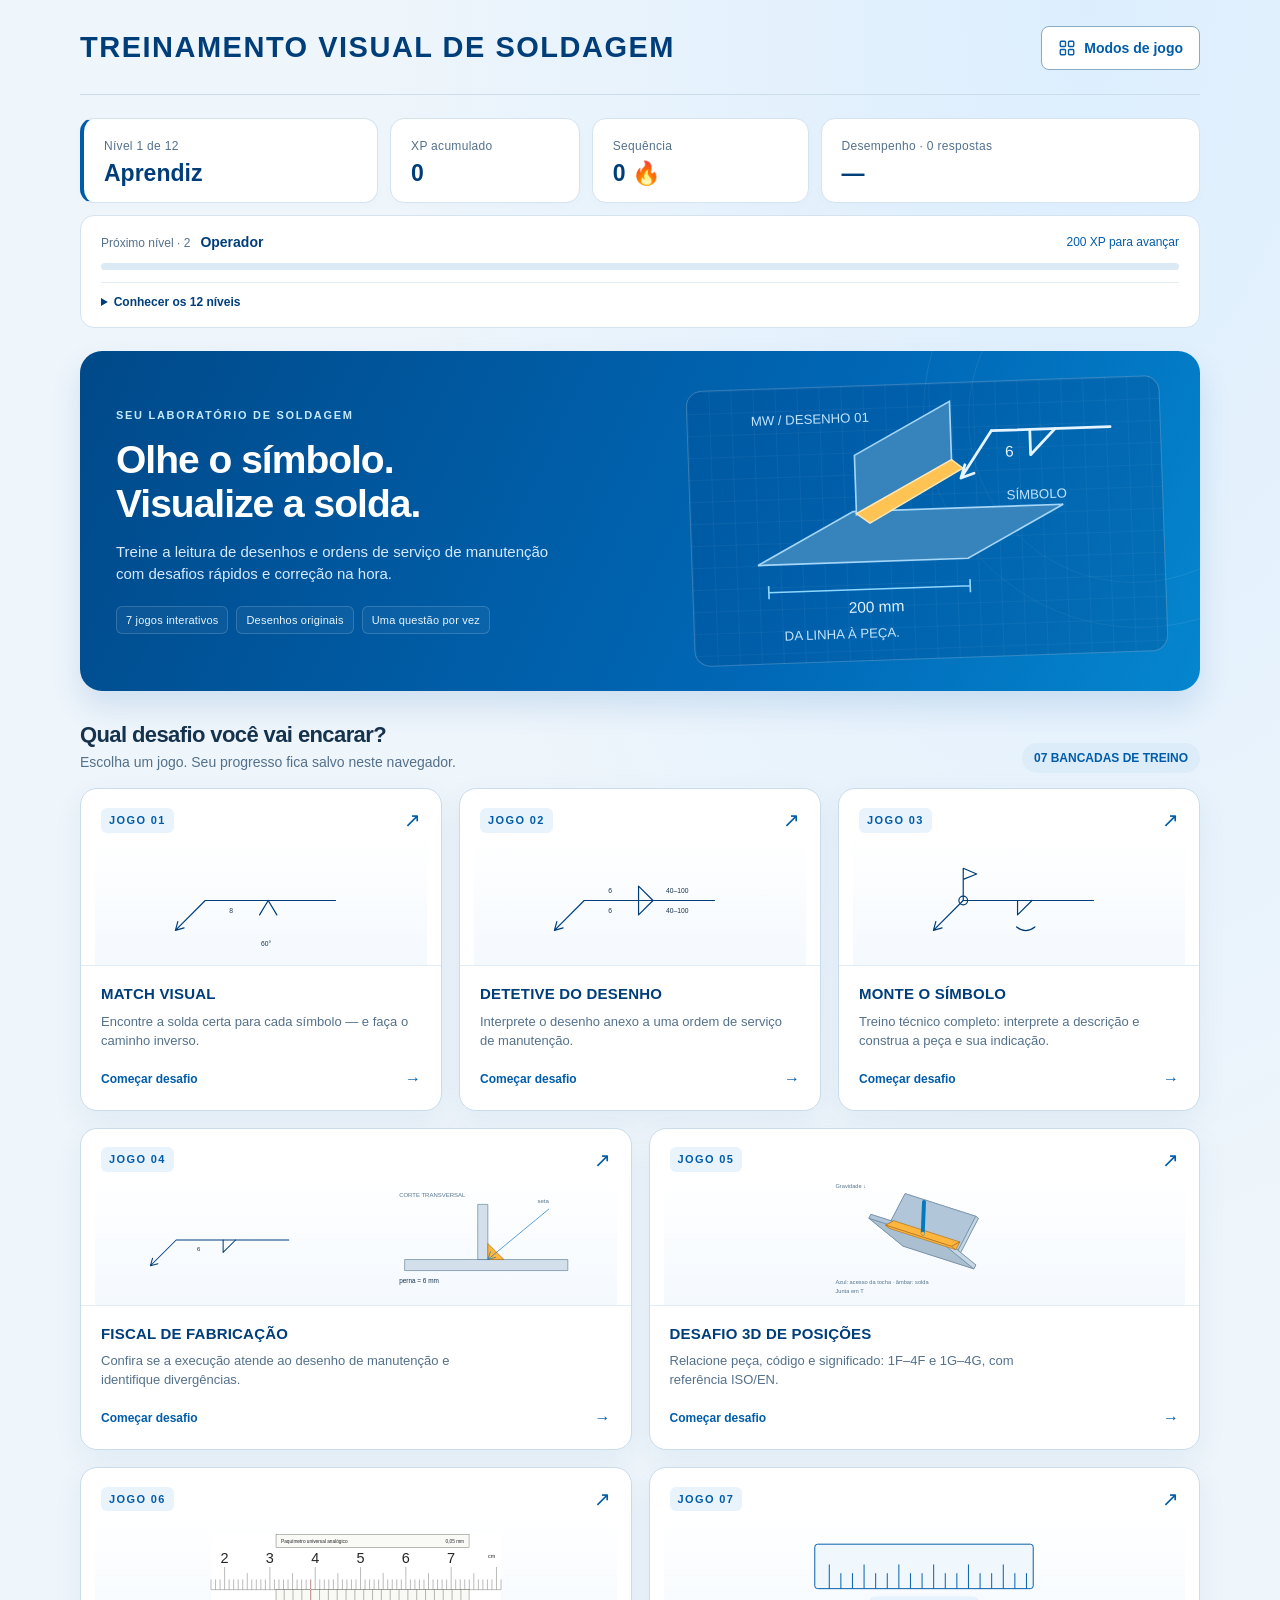
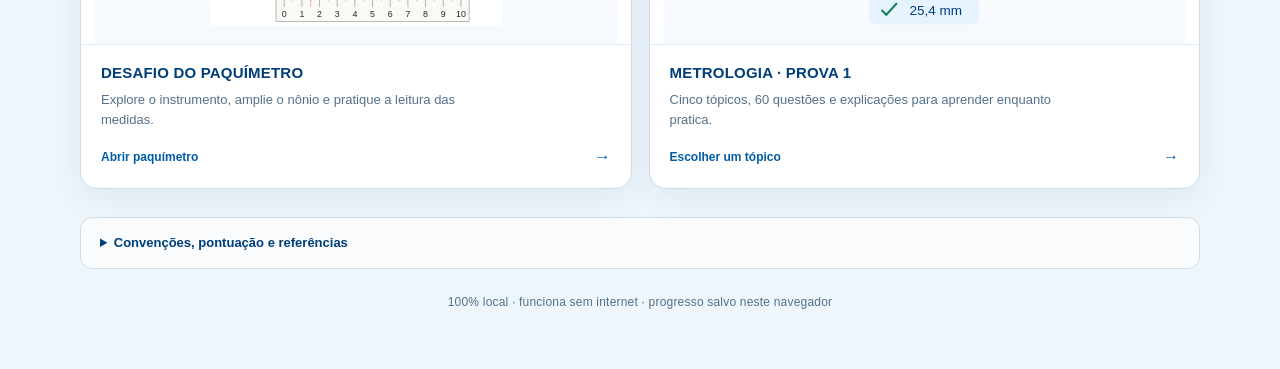
==== commit 303afec3: "Adiciona jogo 07 de metrologia com cinco topicos e apoio teorico" ====
--- a/SIMBOLOGIA DE SOLDAGEM.html
+++ b/SIMBOLOGIA DE SOLDAGEM.html
@@ -226,8 +226,40 @@
 /* A fixed, proportional close-up follows the same moving vernier. */
 .cp-free-focus .cp-canvas-fit{height:100%}.cp-free-focus .cp-canvas-fit>svg{height:100%!important;width:100%;overflow:hidden!important}.caliper-game .cp-free-focus .cp-scale-stage{flex:0 0 auto;height:clamp(220px,calc(100dvh - 264px),680px);min-height:0;overflow:hidden}
 .caliper-game .cp-free .cp-status{display:block;min-height:18px}
+.caliper-game .cp-position-task{flex-wrap:wrap;gap:12px 20px;padding:12px 0;border-top:1px solid #dce0e4}.cp-position-target{display:flex;align-items:center;gap:12px;flex-wrap:wrap}.cp-position-target>span{font-size:13px;color:#44576a}.cp-position-target>strong{font:400 28px/1.2 "Segoe UI",Arial,sans-serif;color:#18232f;white-space:nowrap}.cp-position-target small{font-size:15px;font-weight:400}.caliper-game .cp-position-task .cp-button{min-height:42px}
 .caliper-game .cp-modes-button{display:inline-flex;align-items:center;justify-content:center;gap:7px;min-height:44px;padding:9px 13px;border:1px solid #8bb2d3;border-radius:6px;background:#fff;color:#005ca9;font-size:12px}.caliper-game .cp-modes-button:hover{background:#eef6fc;border-color:#337eb8}.caliper-game .cp-modes-button:focus-visible{outline:3px solid #2987d0;outline-offset:2px}.cp-modes-button .modes-icon{display:block;flex:0 0 18px;width:18px;height:18px}.cp-config .cp-config-session-action{grid-column:1/-1;justify-self:start}
 @media(max-width:650px) and (orientation:portrait){.caliper-game .cp-free-focus .cp-scale-stage{flex:0 0 auto;height:clamp(220px,45dvh,420px);min-height:0}}
+
+.metrology-game{margin-top:26px;min-width:0}
+.mt-game{color:var(--ink);animation:mt-appear .2s ease-out}
+.mt-game button{font-size:14px;min-height:44px;letter-spacing:0}
+.mt-game button:hover{transform:none}
+.mt-intro{background:linear-gradient(110deg,#e4f2fe,#f8fcff);border:1px solid #bfd9ed;border-radius:18px;padding:28px 32px}
+.mt-intro h2{color:var(--blue-deep);font-size:36px;margin:8px 0 12px;letter-spacing:-.6px}
+.mt-intro p{max-width:740px;font-size:15px;color:#466680;margin-bottom:20px}
+.mt-intro-meta{display:flex;gap:8px;flex-wrap:wrap}.mt-intro-meta>span{background:#fff;border:1px solid #cce0f0;border-radius:6px;padding:5px 10px;font-size:12px;color:var(--blue-deep)}
+.mt-section-heading{display:flex;justify-content:space-between;align-items:center;gap:12px;margin:28px 0 14px}.mt-section-heading h3{font-size:20px;color:var(--blue-deep)}.mt-section-heading small{font-size:12px}
+.mt-topics{display:grid;grid-template-columns:repeat(2,minmax(0,1fr));gap:14px}
+.mt-game .mt-topic{display:flex;align-items:flex-start;text-align:left;gap:14px;padding:22px;background:#fff;border:1px solid #c8dceb;border-radius:14px;box-shadow:0 4px 14px #174c7806}
+.mt-topic:last-child{grid-column:1/-1}.mt-topic:hover{border-color:#4b99d3;background:#f9fcff}
+.mt-topic-number{display:grid;place-items:center;width:38px;height:38px;flex:0 0 38px;border-radius:9px;background:#e8f3fd;color:var(--blue);font-size:13px;font-weight:700;letter-spacing:.5px}
+.mt-topic-content{display:flex;flex:1;min-width:0;flex-direction:column;gap:8px}.mt-topic-content>strong{font-size:16px;font-weight:650;color:var(--blue-deep)}.mt-topic-content>span{font-size:13px;line-height:1.5;color:var(--muted)}
+.mt-topic-arrow{color:var(--blue);font-size:19px;padding-top:3px}.mt-topic-progress{display:flex;justify-content:space-between;gap:8px;margin-top:8px}.mt-topic-progress span{font-size:11px}
+.mt-progress-track{display:block;height:5px;border-radius:4px;background:#dfebf5;overflow:hidden}.mt-progress-track i{display:block;background:#137abc;height:100%;border-radius:4px;transition:width .2s}
+.mt-resume,.mt-all{display:flex;justify-content:space-between;align-items:center;gap:20px;border:1px solid #c8dceb;border-radius:12px;background:#fff;padding:18px 22px;margin-top:18px}.mt-resume strong,.mt-all strong{font-size:14px;color:var(--blue-deep)}.mt-resume small{display:block;font-size:12px;margin-top:4px}.mt-resume button,.mt-all button{flex-shrink:0}.mt-all{background:#f7fbff;margin-top:20px}.mt-all p{margin:5px 0 0;font-size:13px;color:var(--muted)}
+.mt-question-head{display:flex;align-items:center;gap:18px;margin-bottom:14px;font-size:13px;color:var(--muted)}.mt-question-head>span:nth-child(2){flex:1}.mt-question-count{color:var(--blue-deep);white-space:nowrap;font-weight:600}.mt-game .mt-back{background:#fff;padding:8px 13px;border-radius:8px;min-height:38px;color:var(--blue)}
+.mt-scoreline{display:flex;gap:20px;font-size:12px;color:var(--muted);margin:12px 0 20px}.mt-scoreline>span:last-child{margin-left:auto}.mt-score-correct{color:var(--good)}
+.mt-question{padding:28px 30px;background:#fff;border:1px solid #c8dceb;border-radius:17px;box-shadow:var(--shadow)}
+.mt-question h2{font-size:24px;line-height:1.45;font-weight:650;letter-spacing:-.3px;margin:12px 0 24px;max-width:960px}.mt-question h2:focus{outline:none}
+.mt-help-row{display:flex;align-items:center;gap:12px;flex-wrap:wrap;margin:20px 0 16px}.mt-help-row small{font-size:12px}.mt-game .mt-learn-button{display:inline-flex;align-items:center;gap:10px;padding:8px 13px;border:1px solid #9dc8e9;background:#edf7ff;color:var(--blue-deep);border-radius:9px;font-weight:600}.mt-learn-button>span:first-child{border:1px solid #72acd3;width:19px;height:19px;border-radius:50%;font-size:12px;display:grid;place-items:center}
+.mt-learn-panel{background:#f2f8fe;border:1px solid #c5def0;border-left:3px solid #157cbf;border-radius:9px;padding:22px 24px;margin-bottom:20px;font-size:14px;line-height:1.7}.mt-learn-panel h3{font-size:18px;color:var(--blue-deep);margin:7px 0 12px}.mt-learn-panel p{margin-bottom:12px}.mt-learn-panel ol{padding-left:22px;margin:0 0 14px}.mt-learn-panel li+li{margin-top:7px}.mt-learn-panel a{display:block;font-size:13px;margin-top:10px}.mt-learn-panel>small{display:block;font-size:11px;margin-top:16px}.mt-video{font-weight:600}
+.mt-options{display:grid;gap:10px}.mt-game .mt-option{display:flex;align-items:center;gap:14px;text-align:left;padding:14px 17px;border:1px solid #c9dce9;border-radius:10px;background:#fff;min-height:58px;font-weight:400;line-height:1.5}.mt-game .mt-option:hover:not(:disabled){border-color:#187ec2;background:#f4f9ff;box-shadow:0 2px 8px #005ca90b}.mt-option>span:nth-child(2){flex:1;min-width:0}.mt-letter{display:grid;place-items:center;width:29px;height:29px;flex:0 0 29px;border-radius:6px;background:#edf4fa;color:#386b93;font-size:12px;font-weight:600}.mt-game .mt-option-correct{background:#f0fbf5;border-color:#63ac88;color:#185d40}.mt-game .mt-option-wrong{background:#fff5f6;border-color:#d58c97;color:#8c2c3c}.mt-option-label{font-size:11px;white-space:nowrap}.mt-answer-note{color:var(--muted);font-size:12px;margin:15px 0 0}
+.mt-feedback{border:1px solid #b8ddc9;border-left:4px solid var(--good);border-radius:10px;background:#f4fbf7;padding:20px 23px;margin-top:22px}.mt-feedback>strong{color:var(--good);font-size:17px}.mt-feedback p{font-size:14px;margin:10px 0 16px}.mt-feedback>small{display:block;margin-bottom:15px;font-size:12px}.mt-feedback-error{border-color:#e5bac3;border-left-color:var(--bad);background:#fff7f8}.mt-feedback-error>strong{color:var(--bad)}
+.mt-diagram{margin:0 0 22px;border:1px solid #d6e3ee;border-radius:10px;padding:15px 18px;overflow:hidden}.mt-diagram figcaption{font-size:12px;color:var(--muted);margin-bottom:8px}.mt-scale-scroll{overflow-x:auto;overscroll-behavior-x:contain;padding:8px 0;outline-offset:-3px}.mt-scale-scroll>svg.caliper-instrument{display:block;width:100%;min-width:700px;height:auto;max-height:none}.mt-diagram>small{font-size:11px;display:none}
+.mt-result{background:#fff;border:1px solid #c8dceb;border-radius:18px;text-align:center;padding:40px 30px}.mt-result h2{color:var(--blue-deep);font-size:29px;margin:12px 0 6px}.mt-result>p{font-size:14px;color:var(--muted);max-width:650px;margin:12px auto 22px}.mt-result-percent{font-size:70px;color:var(--blue);font-weight:700;line-height:1.3;margin:24px 0 12px}.mt-result-percent>span{font-size:28px;font-weight:500}.mt-result-stats{display:flex;justify-content:center;flex-wrap:wrap;gap:12px;margin-bottom:24px}.mt-result-stats>span{background:#f0f7fc;border:1px solid #d7e6f1;border-radius:9px;padding:10px 18px;font-size:13px;color:var(--muted)}.mt-result-stats strong{color:var(--blue-deep);font-size:17px;margin-right:4px}.mt-result-actions{display:flex;justify-content:center;gap:10px;flex-wrap:wrap}.mt-storage-notice{font-size:12px;color:#9a4b10;padding:12px}
+@keyframes mt-appear{from{opacity:.5;transform:translateY(3px)}to{opacity:1;transform:none}}
+@media(prefers-reduced-motion:reduce){.mt-game{animation:none}.mt-progress-track i{transition:none}}
+@media(max-width:720px){.mt-topics{grid-template-columns:1fr}.mt-intro{padding:22px}.mt-intro h2{font-size:30px}.mt-section-heading{align-items:flex-start;flex-direction:column;gap:4px}.mt-game .mt-topic{padding:18px;gap:12px}.mt-topic-content>strong{font-size:15px}.mt-resume,.mt-all{align-items:flex-start;flex-direction:column;gap:14px}.mt-question-head{flex-wrap:wrap;gap:10px}.mt-question-head>span:nth-child(2){order:3;flex-basis:100%}.mt-question-count{margin-left:auto}.mt-question{padding:21px 18px}.mt-question h2{font-size:20px}.mt-learn-panel{padding:18px}.mt-option-label{white-space:normal;max-width:60px}.mt-diagram{padding:12px}.mt-diagram>small{display:block}.mt-result{padding:30px 20px}.mt-result-actions{flex-direction:column}.mt-topic-progress{flex-wrap:wrap;gap:2px 10px}}
 
 /* A single, consistent destination for choosing another game. */
 .modes-icon{display:block;width:18px;height:18px;flex:0 0 18px;color:inherit}
@@ -1021,7 +1053,7 @@
 }
 
 function menu(){
-  window.CaliperGame.close();window.scrollTo(0,0);mode=0;locked=false;retry=null;detect=null;stats();
+  window.CaliperGame.close();window.MetrologyGame.close();window.scrollTo(0,0);mode=0;locked=false;retry=null;detect=null;stats();
   const heroDrawing=svg(
     '<path class="metal" d="M55 155 L246 155 L334 109 L143 109 Z"/>'+
     '<path class="metal" d="M146 112 L234 66 L234 12 L146 58 Z"/>'+
@@ -1037,13 +1069,13 @@
     'Desenho original de junta em T com filete e indicação de soldagem','0 0 420 240');
   const previews=[symbol({type:'V',size:8,angle:60}),symbol({type:'Filete',side:'ambos',size:6,length:40,pitch:100}),symbol({type:'Filete',field:true,all:true,contour:'Convexo'}),symbol({type:'Filete',size:6})+cut({type:'Filete',size:6}),position('1F',.05)];
   const descriptions=['Encontre a solda certa para cada símbolo — e faça o caminho inverso.','Interprete o desenho anexo a uma ordem de serviço de manutenção.','Treino técnico completo: interprete a descrição e construa a peça e sua indicação.','Confira se a execução atende ao desenho de manutenção e identifique divergências.','Relacione peça, código e significado: 1F–4F e 1G–4G, com referência ISO/EN.'];
-  app.innerHTML=`<div class="hero"><div><span class="eyebrow">Seu laboratório de soldagem</span><h2>Olhe o símbolo.<br>Visualize a solda.</h2><p>Treine a leitura de desenhos e ordens de serviço de manutenção com desafios rápidos e correção na hora.</p><div class="hero-tags"><span>6 jogos interativos</span><span>Desenhos originais</span><span>Uma questão por vez</span></div></div><div class="hero-art">${heroDrawing}</div></div><div class="menu-heading"><div><h2>Qual desafio você vai encarar?</h2><p>Escolha um jogo. Seu progresso fica salvo neste navegador.</p></div><span class="menu-counter">06 BANCADAS DE TREINO</span></div><div class="menu">${names.slice(1).map((name,i)=>`<button class="mode" data-mode="${i+1}" type="button"><span class="mode-head"><span class="num">JOGO 0${i+1}</span><span class="mode-arrow" aria-hidden="true">↗</span></span><span class="game-preview ${i===3?'double':''}" aria-hidden="true">${previews[i]}</span><span class="mode-body"><h3>${name}</h3><small>${descriptions[i]}</small><span class="mode-cta"><span>Começar desafio</span><span aria-hidden="true">→</span></span></span></button>`).join('')}</div>`;
-  app.querySelector('.menu').insertAdjacentHTML('beforeend',window.CaliperGame.card());
+  app.innerHTML=`<div class="hero"><div><span class="eyebrow">Seu laboratório de soldagem</span><h2>Olhe o símbolo.<br>Visualize a solda.</h2><p>Treine a leitura de desenhos e ordens de serviço de manutenção com desafios rápidos e correção na hora.</p><div class="hero-tags"><span>7 jogos interativos</span><span>Desenhos originais</span><span>Uma questão por vez</span></div></div><div class="hero-art">${heroDrawing}</div></div><div class="menu-heading"><div><h2>Qual desafio você vai encarar?</h2><p>Escolha um jogo. Seu progresso fica salvo neste navegador.</p></div><span class="menu-counter">07 BANCADAS DE TREINO</span></div><div class="menu">${names.slice(1).map((name,i)=>`<button class="mode" data-mode="${i+1}" type="button"><span class="mode-head"><span class="num">JOGO 0${i+1}</span><span class="mode-arrow" aria-hidden="true">↗</span></span><span class="game-preview ${i===3?'double':''}" aria-hidden="true">${previews[i]}</span><span class="mode-body"><h3>${name}</h3><small>${descriptions[i]}</small><span class="mode-cta"><span>Começar desafio</span><span aria-hidden="true">→</span></span></span></button>`).join('')}</div>`;
+  app.querySelector('.menu').insertAdjacentHTML('beforeend',window.CaliperGame.card()+window.MetrologyGame.card());
   app.querySelectorAll('[data-mode]').forEach(b=>b.onclick=()=>start(+b.dataset.mode));
 
 }
 
-function start(m){if(m===6){if(previewActive)exitMaxPreview();mode=6;detect=null;retry=null;window.CaliperGame.open(app);return;}window.CaliperGame.close();mode=m;detect=null;retry=null;next();}
+function start(m){if(m===7){window.CaliperGame.close();if(previewActive)exitMaxPreview();mode=7;detect=null;retry=null;window.MetrologyGame.open(app);return;}window.MetrologyGame.close();if(m===6){if(previewActive)exitMaxPreview();mode=6;detect=null;retry=null;window.CaliperGame.open(app);return;}window.CaliperGame.close();mode=m;detect=null;retry=null;next();}
 function shell(prompt,visual){app.innerHTML=`<div class="toolbar"><span class="eyebrow">${names[mode]} ${retry?'· REFORÇO':''}</span><small>${trainingProgressText()}</small></div><h2>${prompt}</h2>${visual?`<div class="scene">${visual}</div>`:''}<div id="work"></div><div id="feedback" aria-live="polite"></div>`;}
 function answerLabel(x){return ({T:'T / ângulo',Borda:'Aresta / borda'})[x]||x;}
 function options(items,answer,render=answerLabel){q.answer=answer;$('#work').innerHTML=`<div class="${q.image?'choices':'pills'}">${items.map((x,i)=>`<button class="choice" data-index="${i}"><span class="letter">${String.fromCharCode(65+i)}</span> ${render(x)}</button>`).join('')}</div>`;app.querySelectorAll('[data-index]').forEach(b=>b.onclick=()=>grade(items[+b.dataset.index],b,items));}
@@ -2167,12 +2199,12 @@
     const ink = '#252525', paper = '#fff', face = '#ededed', steel = '#fff', shade = '#a9a9a9';
     const outline = `fill="${paper}" stroke="${ink}" stroke-width="1.1"`;
     let s = '<g class="ci-technical-drawing" stroke-linecap="round" stroke-linejoin="round">';
-    // Both pairs share the same opening. Internal contacts are offset 45 px
-    // behind their external contacts and meet at exactly zero travel.
-    const fixedInternal='M75 12 C94 24 109 45 109 65 V95 H72 V83 H81 V74 H75 Z';
-    const movingInternal='M-45 12 C-64 24 -79 45 -79 65 V95 H18 V83 H-51 V74 H-45 Z';
-    const fixedOuter='M72 95 H120 V148 H108 V176 H120 V292 C104 292 96 286 92 274 L72 169 Z';
-    const movingOuter='M12 148 H18 V218 H44 L24 274 C20 286 12 292 0 292 V176 H12 Z';
+    // Narrow knife jaws rise almost vertically from their shoulders. Both
+    // internal contacts share a 24 px setback from the external datum.
+    const fixedInternal='M96 14 C105 25 113 45 114 64 V95 H72 V83 H101 V74 H96 Z';
+    const movingInternal='M-24 14 C-33 25 -41 45 -42 64 V95 H18 V83 H-24 Z';
+    const fixedOuter='M72 95 H120 V148 H115 V176 H120 V292 H109 C101 292 96 286 93 277 L72 169 Z';
+    const movingOuter='M5 148 H18 V218 H44 L24 274 C20 286 15 292 8 292 H0 V176 H5 Z';
     s+=`<defs><clipPath id="${c.prefix}-fixed-inner-clip">${path(fixedInternal)}</clipPath><clipPath id="${c.prefix}-moving-inner-clip">${path(movingInternal)}</clipPath><clipPath id="${c.prefix}-fixed-outer-clip">${path(fixedOuter)}</clipPath><clipPath id="${c.prefix}-moving-outer-clip">${path(movingOuter)}</clipPath></defs>`;
     if (c.objectValue !== null) {
       const width = c.objectValue * pp, end = g.zeroPx + width;
@@ -2193,15 +2225,17 @@
     s += text(758,119,c.r.unit==='mm'?'cm':'pol','font-size="11" text-anchor="middle"');
 
     // White machined faces with one contained edge shadow and a flat tip.
-    s += path(fixedOuter,`class="ci-fixed-jaw" ${outline}`);
+    s += path(fixedOuter,`class="ci-fixed-jaw" fill="#ededed" stroke="${ink}" stroke-width="1.1"`);
     s += `<g clip-path="url(#${c.prefix}-fixed-outer-clip)" pointer-events="none">`;
     s += path('M72 149 H78 L99 274 C102 283 110 287 120 287 V295 H88 L68 170 Z',`class="ci-jaw-bevel" fill="#d5d5d5"`);
-    s += rect(96,262,24,33,'class="ci-jaw-insert" fill="#777"');
+    s += rect(99,262,21,33,'class="ci-jaw-insert" fill="#929292"');
     s += '</g>';
     s += line(120,176,120,292,`class="ci-external-fixed-contact" stroke="${ink}" stroke-width="1.1"`);
-    s += path(fixedInternal,`class="ci-fixed-internal-jaw" ${outline}`);
-    s += `<g clip-path="url(#${c.prefix}-fixed-inner-clip)" pointer-events="none">${path('M75 12 C94 24 109 45 109 65 V95 H100 V64 C100 44 87 23 75 16 Z','class="ci-internal-shadow" fill="#999"')}</g>`;
-    s += line(75,12,75,74,`class="ci-internal-fixed-contact" stroke="${ink}" stroke-width=".9"`);
+    // The knife jaws are solid metal faces. Their two different gray planes
+    // keep them identifiable at zero without introducing a false opening.
+    s += path(fixedInternal,`class="ci-fixed-internal-jaw" fill="#c9c9c9" stroke="${ink}" stroke-width="1.1"`);
+    s += `<g clip-path="url(#${c.prefix}-fixed-inner-clip)" pointer-events="none">${path('M96 14 C105 25 113 45 114 64 V95 H111 V64 C110 45 103 26 96 16 Z','class="ci-internal-shadow" fill="#a3a3a3"')}</g>`;
+    s += line(96,14,96,74,`class="ci-internal-fixed-contact" stroke="${ink}" stroke-width=".9"`);
 
     s += `<g ${hook('x',pp)} transform="translate(${p(g.sliderPx)} 0)">`;
     s += rect(796-g.sliderPx,112,c.value*pp,7,`class="ci-depth-rod" fill="${paper}" stroke="${ink}" stroke-width="1"`);
@@ -2210,20 +2244,18 @@
     // completely visible; only the nônio sits below its reading edge.
     s += rect(18,84,bodyWidth-18,15,`class="ci-slider-carriage" fill="#fff" stroke="${ink}" stroke-width="1.1"`);
     s += path(`M18 148 H${p(bodyWidth)} V218 H18 Z`,`class="ci-slider-body" fill="#fff" stroke="${ink}" stroke-width="1.1"`);
-    s += rect(20,195,bodyWidth-22,19,`fill="${shade}" opacity=".3" pointer-events="none"`);
     s += line(20,88,bodyWidth-3,88,`stroke="${ink}" stroke-width=".55"`);
-    s += line(22,194,bodyWidth-3,194,`class="ci-vernier-footer" stroke="#a0a49b" stroke-width=".45"`);
     s += line(20,214,bodyWidth-3,214,`stroke="${ink}" stroke-width=".45"`);
     s += text(23,96,'UNIVERSAL','font-size="8" letter-spacing="1.2"');
-    s += path(movingOuter,`class="ci-moving-jaw" ${outline}`);
+    s += path(movingOuter,`class="ci-moving-jaw" fill="#e7e7e7" stroke="${ink}" stroke-width="1.1"`);
     s += `<g clip-path="url(#${c.prefix}-moving-outer-clip)" pointer-events="none">`;
     s += path('M13 148 H18 V218 H44 L24 274 C20 286 12 292 0 292 V286 C9 286 15 281 18 271 L33 224 H13 Z',`class="ci-jaw-bevel ci-moving-jaw-bevel" fill="#d5d5d5"`);
-    s += rect(0,262,24,33,'class="ci-jaw-insert" fill="#777"');
+    s += rect(0,262,21,33,'class="ci-jaw-insert" fill="#747474"');
     s += '</g>';
     s += line(0,176,0,292,`class="ci-external-moving-contact" stroke="${c.contact?'#087f57':ink}" stroke-width="${c.contact?1.6:1.1}"`);
-    s += path(movingInternal,`class="ci-moving-internal-jaw" ${outline}`);
-    s += `<g clip-path="url(#${c.prefix}-moving-inner-clip)" pointer-events="none">${path('M-45 12 C-64 24 -79 45 -79 65 V95 H-70 V64 C-70 44 -57 23 -45 16 Z','class="ci-internal-shadow" fill="#999"')}</g>`;
-    s += line(-45,12,-45,74,`class="ci-internal-moving-contact" stroke="${ink}" stroke-width=".9"`);
+    s += path(movingInternal,`class="ci-moving-internal-jaw" fill="#999" stroke="${ink}" stroke-width="1.1"`);
+    s += `<g clip-path="url(#${c.prefix}-moving-inner-clip)" pointer-events="none">${path('M-24 14 C-33 25 -41 45 -42 64 V95 H-39 V64 C-38 45 -31 26 -24 16 Z','class="ci-internal-shadow" fill="#c4c4c4"')}</g>`;
+    s += line(-24,14,-24,74,`class="ci-internal-moving-contact" stroke="${ink}" stroke-width=".9"`);
 
     s += '<g class="ci-locking-screw">';
     s += rect(48,67,10,17,outline)+rect(44,79,18,4,outline);
@@ -2247,7 +2279,6 @@
       s += line(at,baseline,at,baseline+(k%stride?11:19),`class="ci-whole-vernier" data-vernier-index="${k}" stroke="${ink}" stroke-width=".75"`);
       if(k%stride===0||k===c.r.divisions)s+=text(at,184,c.key==='mm-005'?k/2:k,`class="ci-vernier-label" font-size="${c.key==='in-1000'?7:c.r.unit==='in'?8:9}" text-anchor="middle"`);
     }
-    s += text(24,207,c.r.unit==='mm'?'mm':'pol','class="ci-vernier-unit" font-size="8"')+text(bodyWidth-24,207,c.r.label,'class="ci-resolution-label" font-size="9" text-anchor="end"');
     const index=c.ticks%c.r.mainTicks,at=readOffset+index*c.r.vernierPitch*pp;
     if(['free','focus'].includes(c.section)){
       s+=line(at,128,at,170,'class="ci-alignment-line" stroke="#d12626" stroke-width="1"');
@@ -2440,19 +2471,19 @@
   }
   // One enlarged caliper face for the assessment game. This is the instrument's
   // principal scale and sliding vernier sharing one edge, not a second diagram.
-  function gameScale(c) {
+  function gameScale(c, showHeader = true) {
     const r = c.r;
     const scale = r.unit === 'mm' ? r.divisions === 10 ? 50 : r.divisions === 20 ? 20 : 16 : r.divisions === 8 ? 1400 : 1200;
     const bucketTicks = r.unit === 'mm' ? 10 * r.denominator : r.denominator / 4;
     const marginTicks = r.unit === 'mm' ? (r.divisions === 10 ? 4 : 8) * r.denominator : r.denominator / 10;
     const originTicks = Math.max(0, Math.floor((c.ticks - marginTicks) / bucketTicks) * bucketTicks);
     const x = ticks => 60 + (ticks - originTicks) * scale / r.denominator;
-    const mainY = 250, height = 410, zero = x(c.ticks), end = x(c.ticks + r.divisions * r.vernierPitchTicks);
+    const mainY = 250, height = showHeader ? 410 : 330, zero = x(c.ticks), end = x(c.ticks + r.divisions * r.vernierPitchTicks);
     const index = c.ticks % r.mainTicks, coincidenceTicks = c.ticks + index * r.vernierPitchTicks;
     const first = Math.max(0, Math.ceil((originTicks - 60 * r.denominator / scale) / r.mainTicks));
     const last = Math.floor((originTicks + 1220 * r.denominator / scale) / r.mainTicks);
     let content = rect(0, 0, 1280, height, 'fill="#fff"');
-    content += '<g class="ci-game-window" data-px-per-unit="' + scale + '">';
+    content += '<g class="ci-game-window" data-px-per-unit="' + scale + '"' + (showHeader ? '' : ' transform="translate(0 -80)"') + '>';
     // Read the metric main numbers in centimetres; every small interval is 1 mm.
     for (let k = first; k <= last; k++) {
       const ticks = k * r.mainTicks, value = ticks / r.denominator, at = x(ticks);
@@ -2468,9 +2499,11 @@
     content += line(0, mainY, 1280, mainY, 'stroke="#262b22" stroke-width="1.3"');
     content += text(1255, 111, r.unit === 'mm' ? 'cm' : 'pol', 'font-size="24" text-anchor="end"');
     content += '<g ' + hook('x',scale) + '>';
-    content += rect(zero - 36, 8, end - zero + 72, 57, 'class="ci-game-cursor-top" fill="#f9faf6" stroke="#333b2e" stroke-width="1.5"');
-    content += text(zero - 14, 44, TYPES[c.type].name, 'font-size="21"');
-    content += text(end + 14, 44, r.label, 'font-size="21" text-anchor="end"');
+    if (showHeader) {
+      content += rect(zero - 36, 8, end - zero + 72, 57, 'class="ci-game-cursor-top" fill="#f9faf6" stroke="#333b2e" stroke-width="1.5"');
+      content += text(zero - 14, 44, TYPES[c.type].name, 'font-size="21"');
+      content += text(end + 14, 44, r.label, 'font-size="21" text-anchor="end"');
+    }
     content += rect(zero - 36, mainY, end - zero + 72, 140, 'class="ci-game-cursor" fill="#f9faf6" stroke="#333b2e" stroke-width="1.5"');
     for (let k = 0; k <= r.divisions; k++) {
       const ticks = c.ticks + k * r.vernierPitchTicks, at = x(ticks), selected = c.reveal && k === index;
@@ -2490,7 +2523,7 @@
     if (!['full', 'instrument', 'detail', 'game', 'free', 'focus'].includes(section)) throw new RangeError('Seção do instrumento desconhecida.');
     if(['free','focus'].includes(section)&&!technical)throw new RangeError('A vista livre usa o paquímetro universal analógico.');
     const instrument = section === 'detail' || section === 'game' ? '' : c.type === 'depth' ? wholeDepth(c, g) : c.type === 'height' ? wholeHeight(c, g) : wholeHorizontal(c, g);
-    const detail = ['instrument','free','focus'].includes(section) ? null : c.type === 'digital' ? digitalDetail(c, g) : c.type === 'dial' ? dialDetail(c) : section === 'game' ? gameScale(c) : vernierDetail(c);
+    const detail = ['instrument','free','focus'].includes(section) ? null : c.type === 'digital' ? digitalDetail(c, g) : c.type === 'dial' ? dialDetail(c) : section === 'game' ? gameScale(c,options.scaleHeader!==false) : vernierDetail(c);
     const instrumentHeight=technical?330:300;
     const focusWidth=Math.max(universalPlateWidth(c,g)+220,360),focusHeight=220,focusX=clean(g.sliderPx-(focusWidth-universalPlateWidth(c,g))/2);
     const height = section === 'focus' ? focusHeight : section === 'free' ? 360 : section === 'instrument' ? instrumentHeight : section === 'detail' || section === 'game' ? detail.height : instrumentHeight + detail.height;
@@ -2532,7 +2565,6 @@
   const resolution=()=>E.getResolution(session()?.config.resolutionKey||store.settings.resolutionKey);
   const isExam=()=>!!session()&&session().config.activity!=='free'&&session().config.assessment==='exam';
   const visible=()=>{const s=session();return !!s&&(s.config.activity==='free'||s.locked&&!isExam())&&s.reveal;};
-  const contact=()=>session()?.config.activity==='challenge'&&session().ticks===session().targetTicks;
   const canMove=()=>!!session()&&!session().locked&&!session().completed&&session().config.activity!=='reading';
   const elapsed=()=>{const s=session();return s?Math.max(0,(s.endedAt||s.pausedAt||Date.now())-s.startedAt):0;};
   const isFree=()=>session()?.config.activity==='free';
@@ -2608,28 +2640,29 @@
   }
   function practiceReading(){const previous=store.suspendedSession;if(previous&&!previous.completed)return resumeAssessment();const config={...store.settings,activity:'reading'};if(previous?.completed)for(const key of ['difficulty','quantity','assessment'])config[key]=previous.config[key];start(config);}
   function start(config=store.settings){const c=configOf(config);if(c.activity==='free')return enterFree(c);const previous=session();if(previous?.config.activity==='free'){if(!previous.pausedAt)previous.pausedAt=Date.now();store.freeSession=previous;}store.suspendedSession=null;delete store.suspendedView;delete store.suspendedZoom;store.settings=c;store.session=newSession(c);view=c.activity==='reading'?'scale':'instrument';detailZoom=1;configOpen=false;notice='';makeQuestion();persist();renderSimulator();scrollGameTop();}
-  function makeQuestion(){const s=session(),c=s.config;let next,last=s.targetTicks;for(let i=0;i<20;i++){next=E.nextMeasure({resolutionKey:c.resolutionKey,difficulty:c.difficulty,questionIndex:s.answered,level:E.getLevel(store.stats.correct).level});if(next!==last)break;}s.targetTicks=next;const gap=Math.max(1,E.quantize(resolution().capacity*.08,c.resolutionKey));s.ticks=c.activity==='reading'?next:c.type==='depth'?Math.max(0,next-gap):Math.min(resolution().maxTicks,next+gap);s.questionStartedAt=Date.now();s.locked=false;s.reveal=false;s.annotations=false;s.input='';s.hint=false;s.lastResult=null;}
-  function opts(){const s=session();return {type:s.config.type,ticks:s.ticks,resolutionKey:s.config.resolutionKey,reveal:visible(),annotated:visible()&&s.annotations,objectTicks:s.config.activity==='challenge'?s.targetTicks:undefined,contact:contact(),section:section()};}
-  function configHTML(){const c=store.settings,free=c.activity==='free',resume=store.suspendedSession&&!store.suspendedSession.completed;return `<details id="cp-config" class="cp-config" ${configOpen?'open':''}><summary>Configurar instrumento e sessão</summary><form id="cp-setup-form"><p class="cp-model-label">Modelo: <strong>Paquímetro universal analógico</strong></p>${isFree()?`<button type="button" class="cp-button cp-config-session-action" data-cp="${resume?'resume-assessment':'practice-reading'}">${resume?'Retomar prática':'Praticar leitura'}</button>`:''}<label>Resolução<select id="cp-resolution">${E.supportedResolutions(c.type).map(r=>`<option value="${r.id}" ${r.id===c.resolutionKey?'selected':''}>${esc(r.label)}</option>`).join('')}</select></label><label>Atividade<select id="cp-activity" name="cp-activity"><option value="reading" ${c.activity==='reading'?'selected':''}>Leitura da escala</option><option value="free" ${free?'selected':''}>Exploração livre</option><option value="challenge" ${c.activity==='challenge'?'selected':''}>Medição por contato</option></select></label><label>Dificuldade<select id="cp-difficulty" ${free?'disabled':''}>${[['easy','Fácil'],['medium','Médio'],['hard','Difícil']].map(([value,label])=>`<option value="${value}" ${c.difficulty===value?'selected':''}>${label}</option>`).join('')}</select></label><label>Questões<select id="cp-quantity" ${free?'disabled':''}>${[10,20,30,0].map(value=>`<option value="${value}" ${c.quantity===value?'selected':''}>${value||'Sem limite'}</option>`).join('')}</select></label><label>Avaliação<select id="cp-assessment" ${free?'disabled':''}><option value="training" ${c.assessment==='training'?'selected':''}>Treinamento</option><option value="exam" ${c.assessment==='exam'?'selected':''}>Prova</option></select></label><button type="submit" class="cp-button primary">Iniciar nova sessão</button><p class="cp-config-note">Escala principal e nônio do paquímetro universal analógico.</p></form></details>`;}
+  function makeQuestion(){const s=session(),c=s.config;let next,last=s.targetTicks;for(let i=0;i<20;i++){next=E.nextMeasure({resolutionKey:c.resolutionKey,difficulty:c.difficulty,questionIndex:s.answered,level:E.getLevel(store.stats.correct).level});if(next!==last)break;}s.targetTicks=next;s.ticks=c.activity==='reading'?next:0;s.questionStartedAt=Date.now();s.locked=false;s.reveal=false;s.annotations=false;s.input='';s.hint=false;s.lastResult=null;}
+  function opts(){const s=session();return {type:s.config.type,ticks:s.ticks,resolutionKey:s.config.resolutionKey,reveal:visible(),annotated:visible()&&s.annotations,section:section()};}
+  function configHTML(){const c=store.settings,free=c.activity==='free',resume=store.suspendedSession&&!store.suspendedSession.completed;return `<details id="cp-config" class="cp-config" ${configOpen?'open':''}><summary>Configurar instrumento e sessão</summary><form id="cp-setup-form"><p class="cp-model-label">Modelo: <strong>Paquímetro universal analógico</strong></p>${isFree()?`<button type="button" class="cp-button cp-config-session-action" data-cp="${resume?'resume-assessment':'practice-reading'}">${resume?'Retomar prática':'Praticar leitura'}</button>`:''}<label>Resolução<select id="cp-resolution">${E.supportedResolutions(c.type).map(r=>`<option value="${r.id}" ${r.id===c.resolutionKey?'selected':''}>${esc(r.label)}</option>`).join('')}</select></label><label>Atividade<select id="cp-activity" name="cp-activity"><option value="reading" ${c.activity==='reading'?'selected':''}>Leitura da escala</option><option value="free" ${free?'selected':''}>Exploração livre</option><option value="challenge" ${c.activity==='challenge'?'selected':''}>Posicione a medida</option></select></label><label>Dificuldade<select id="cp-difficulty" ${free?'disabled':''}>${[['easy','Fácil'],['medium','Médio'],['hard','Difícil']].map(([value,label])=>`<option value="${value}" ${c.difficulty===value?'selected':''}>${label}</option>`).join('')}</select></label><label>Questões<select id="cp-quantity" ${free?'disabled':''}>${[10,20,30,0].map(value=>`<option value="${value}" ${c.quantity===value?'selected':''}>${value||'Sem limite'}</option>`).join('')}</select></label><label>Avaliação<select id="cp-assessment" ${free?'disabled':''}><option value="training" ${c.assessment==='training'?'selected':''}>Treinamento</option><option value="exam" ${c.assessment==='exam'?'selected':''}>Prova</option></select></label><button type="submit" class="cp-button primary">Iniciar nova sessão</button><p class="cp-config-note">Escala principal e nônio do paquímetro universal analógico.</p></form></details>`;}
   function modesButton(){return '<button type="button" class="cp-button cp-modes-button" data-cp="exit" aria-label="Modos de jogo" title="Escolher outro jogo"><svg class="modes-icon" xmlns="http://www.w3.org/2000/svg" viewBox="0 0 24 24" width="18" height="18" fill="none" stroke="currentColor" stroke-width="1.8" aria-hidden="true"><rect x="3" y="3" width="7" height="7" rx="1.3"/><rect x="14" y="3" width="7" height="7" rx="1.3"/><rect x="3" y="14" width="7" height="7" rx="1.3"/><rect x="14" y="14" width="7" height="7" rx="1.3"/></svg><span>Modos</span></button>';}
-  function header(summary=false){const s=session(),c=s.config,r=resolution(),free=c.activity==='free',reading=c.activity==='reading';const title=summary?'Resultado da sessão':reading?'Treinamento de paquímetro':free?'Paquímetro universal':'Desafio do Paquímetro';const subtitle=reading?'':`${esc(E.getType(c.type).label)} · ${esc(r.label)}${!summary?' · '+(free?'Modo livre':isExam()?'Prova':'Contato com a peça'):''}`;return `<header class="cp-game-top"><div><h2 tabindex="-1">${title}</h2>${subtitle?`<p>${subtitle}</p>`:''}</div><div class="cp-top-actions">${modesButton()}${!free?'<button type="button" class="cp-button primary cp-free-button" data-cp="free">Modo livre</button>':''}${!summary?'<button type="button" class="cp-button" data-cp="configure" aria-controls="cp-config">Configurar</button>':''}${fullscreenButton()}${!summary?'<button type="button" class="cp-button" data-cp="finish">Encerrar</button>':''}</div></header>`;}
+  function header(summary=false){const s=session(),c=s.config,r=resolution(),free=c.activity==='free',reading=c.activity==='reading';const title=summary?'Resultado da sessão':reading?'Treinamento de paquímetro':free?'Paquímetro universal':'Posicione a medida';const subtitle=reading?'':`${esc(E.getType(c.type).label)} · ${esc(r.label)}${!summary?' · '+(free?'Modo livre':isExam()?'Prova':'Treino de posicionamento'):''}`;return `<header class="cp-game-top"><div><h2 tabindex="-1">${title}</h2>${subtitle?`<p>${subtitle}</p>`:''}</div><div class="cp-top-actions">${modesButton()}${!free?'<button type="button" class="cp-button primary cp-free-button" data-cp="free">Modo livre</button>':''}${!summary?'<button type="button" class="cp-button" data-cp="configure" aria-controls="cp-config">Configurar</button>':''}${fullscreenButton()}${!summary?'<button type="button" class="cp-button" data-cp="finish">Encerrar</button>':''}</div></header>`;}
   function zoomHTML(){const free=isFree(),label=view==='instrument'?(free?'Leitura ampliada':'Ampliar escala'):'Ver instrumento';return `<div class="cp-scale-toolbar"><span>${session().config.activity==='reading'?'Interprete a escala e digite sua resposta.':view==='instrument'?'Arraste o cursor ou use as setas.':free?'Leitura ampliada: observe os milímetros e o nônio com mais espaçamento.':'Escala ampliada do mesmo instrumento.'}</span><div class="cp-zoom">${session().config.activity!=='reading'?`<button type="button" class="cp-button cp-view-button" data-cp="view" aria-label="${label}" aria-pressed="${view==='scale'}"><span aria-hidden="true" class="cp-icon cp-icon-search"></span> ${label}</button>`:''}${free?'':`<button data-cp="zoom-out" aria-label="Diminuir ampliação">−</button><label>Ampliação<select id="cp-zoom">${ZOOMS.map(value=>`<option value="${value}" ${value===detailZoom?'selected':''}>${value*100}%</option>`).join('')}</select></label><button data-cp="zoom-in" aria-label="Aumentar ampliação">+</button><output id="cp-zoom-value" class="cp-sr">${detailZoom*100}%</output>`}</div></div>`;}
   function counters(){const s=session(),c=s.config;return `<div class="cp-counters" aria-label="Desempenho da sessão">${isExam()?`<div><span>Registradas</span><strong>${s.answered}</strong></div>`:`<div class="cp-correct"><span>Acertos</span><strong>${s.correct}</strong></div><div class="cp-wrong"><span>Erros</span><strong>${s.wrong}</strong></div>`}<div><span>Questão</span><strong>${s.locked?s.answered:s.answered+1}${c.quantity?'/'+c.quantity:''}</strong></div><div><span>Tempo</span><output id="cp-clock">${clock(elapsed())}</output></div></div>`;}
   function readout(){const label=visible()?'Ocultar medida':'Revelar medida';return `<div class="cp-free-reading"><output id="cp-measure" aria-label="Medida atual">${visible()?E.format(session().ticks,resolution())+' '+(resolution().unit==='in'?'pol':'mm'):'— — —'}</output><button type="button" class="cp-button cp-eye-button" data-cp="eye" aria-label="${label}" aria-pressed="${!visible()}"><span aria-hidden="true" class="cp-icon cp-icon-eye"></span> ${label}</button><button type="button" class="cp-button" data-cp="explain">Como ler</button></div>`;}
-  function movementHTML(){const c=session().config;return `<div class="cp-movement" role="group" aria-label="Movimentação do cursor"><button data-cp="minimum">${c.type==='depth'?'Recolher':'Fechar'}${c.activity==='challenge'&&c.type!=='depth'?' até contato':''}</button><button data-cp-step="-10">−10</button><button data-cp-step="-1">−</button><span>${esc(resolution().label)}/passo</span><button data-cp-step="1">+</button><button data-cp-step="10">+10</button><button data-cp="maximum">${c.type==='depth'?'Avançar'+(c.activity==='challenge'?' até contato':''):'Abrir'}</button>${c.activity==='challenge'?`<span id="cp-contact" class="cp-contact ${contact()?'yes':''}">${contact()?'Em contato':'Aproxime da peça'}</span>`:''}</div>`;}
+  function movementHTML(){return `<div class="cp-movement" role="group" aria-label="Movimentação do cursor"><button data-cp="minimum">Fechar</button><button data-cp-step="-10">−10</button><button data-cp-step="-1">−</button><span>${esc(resolution().label)}/passo</span><button data-cp-step="1">+</button><button data-cp-step="10">+10</button><button data-cp="maximum">Abrir</button></div>`;}
   function taskHTML(){const s=session(),c=s.config,free=c.activity==='free',digital=c.type==='digital';if(free)return `<div class="cp-free-line"><div id="cp-readout">${readout()}</div><form id="cp-jump-form"><label for="cp-jump">Posicionar em ${resolution().unit==='in'?'polegadas':'mm'}</label><input id="cp-jump" type="text" autocomplete="off" inputmode="${resolution().id==='in-128'?'text':'decimal'}" placeholder="Digite a medida"><button class="cp-button primary" type="submit">Posicionar</button></form></div><div id="cp-live-explanation"></div>`;
+    if(c.activity==='challenge')return `<div class="cp-answer-line cp-position-task"><div class="cp-position-target"><span>Posicione o paquímetro em</span><strong id="cp-target-measure">${E.format(s.targetTicks,resolution())} <small>${resolution().unit==='in'?'pol':'mm'}</small></strong></div><form id="cp-answer-form" novalidate><button class="cp-button primary" type="submit" ${s.locked?'disabled':''}>Confirmar posição</button>${!isExam()&&!s.locked?'<button type="button" class="cp-button cp-hint" data-cp="hint">Dica</button>':''}</form>${counters()}</div>${s.hint&&!isExam()?`<p class="cp-hint-text">${esc(hintText())} Com dica, o acerto vale 10 pontos.</p>`:''}`;
     return `<div class="cp-answer-line"><form id="cp-answer-form" novalidate>${digital?'<label>Encoste na peça e confirme.</label>':`<label for="cp-answer">Resposta</label><div class="cp-answer-input"><input id="cp-answer" type="text" inputmode="${resolution().id==='in-128'?'text':'decimal'}" value="${s.locked&&!visible()?'':esc(s.input)}" placeholder="Ex.: 38,10" autocomplete="off" spellcheck="false" ${s.locked?'disabled':''}><span>${resolution().unit==='in'?'pol':'mm'}</span></div>`}<button class="cp-button primary" type="submit" ${s.locked?'disabled':''}>${digital?'Confirmar contato':'Confirmar'}</button>${!isExam()&&!s.locked?'<button type="button" class="cp-button cp-hint" data-cp="hint">Dica</button>':''}</form>${counters()}</div>${s.hint&&!isExam()?`<p class="cp-hint-text">${esc(hintText())} Com dica, o acerto vale 10 pontos.</p>`:''}`;
   }
   function renderSimulator(){const s=session();if(!s)return start();if(s.completed)return renderSummary();if(isFree())detailZoom=1;resumeTime();host.innerHTML=`<section class="cp-game-shell ${s.config.activity==='reading'?'cp-reading':isFree()?'cp-free '+(view==='instrument'?'cp-free-instrument':'cp-free-focus'):''}">${header()}${configHTML()}${zoomHTML()}<div id="cp-instrument-area" class="cp-scale-stage" role="region" tabindex="0" aria-label="${s.config.activity==='reading'?'Escala ampliada para interpretação.':'Instrumento manipulável: arraste o cursor ou use as setas.'}"><div id="cp-instrument-canvas" class="cp-scale-canvas ${isFree()?'cp-canvas-fit':''}" style="width:${isFree()?100:detailZoom*100}%;min-width:${canvasMinimum()}">${I.render(opts())}</div></div>${!isFree()&&s.config.activity!=='reading'?movementHTML():''}${taskHTML()}<p id="cp-error" class="cp-error" role="alert"></p><div id="cp-feedback">${s.locked?feedbackHTML():''}</div><p id="cp-status" class="cp-status" role="status" aria-live="polite">${esc(notice)}</p>${!storage?'<p class="cp-storage-note">O navegador não está salvando o progresso desta sessão.</p>':''}</section>`;runTimer();}
-  function hintText(){if(session().config.type==='digital')return'Obtenha contato correto; este modelo usa visor, sem nônio.';if(session().config.type==='dial')return'Leia a escala principal e some a divisão do ponteiro vezes a resolução.';return'Leia a última graduação principal antes do zero do nônio. Some o índice alinhado multiplicado por '+resolution().label+'.';}
+  function hintText(){if(session().config.activity==='challenge')return(resolution().unit==='mm'?'Cada número da escala fixa vale 10 mm. ':'Use a escala fixa em polegadas. ')+'Arraste o zero do nônio até a parte inteira da medida pedida e ajuste os traços para completar a parte fracionária. Cada passo vale '+resolution().label+'.';if(session().config.type==='digital')return'Obtenha contato correto; este modelo usa visor, sem nônio.';if(session().config.type==='dial')return'Leia a escala principal e some a divisão do ponteiro vezes a resolução.';return'Leia a última graduação principal antes do zero do nônio. Some o índice alinhado multiplicado por '+resolution().label+'.';}
   function explanationHTML(ticks=session().ticks){return `<div class="cp-reading-steps">${E.explain(ticks,resolution(),session().config.type).steps.map(text=>`<span>${esc(text)}</span>`).join('')}</div>`;}
-  function feedbackHTML(){const s=session();if(!s.lastResult||isExam())return'';return `<section class="cp-feedback ${s.lastResult.correct?'ok':'review'}" tabindex="-1"><div><strong>${s.lastResult.correct?'Correto!':'Revise sua leitura.'}</strong>${visible()?'<span>Medida: '+E.format(s.targetTicks,resolution())+' '+(resolution().unit==='in'?'pol':'mm')+'</span>':'<span>Correção ocultada.</span>'}<button class="cp-button" data-cp="eye">${visible()?'Ocultar':'Revelar'}</button><button class="cp-button primary" data-cp="next">Próxima questão</button></div>${visible()?explanationHTML(s.targetTicks):''}</section>`;}
-  function paint(){frame=null;if(!active||!q('#cp-instrument-canvas'))return;q('#cp-instrument-canvas').innerHTML=I.render(opts());const status=q('#cp-contact');if(status){status.textContent=contact()?'Em contato':'Aproxime da peça';status.classList.toggle('yes',contact());}const read=q('#cp-readout');if(read)read.innerHTML=readout();const explanation=q('#cp-live-explanation');if(explanation)explanation.innerHTML=session().annotations&&visible()?explanationHTML():'';if(session().locked){q('#cp-feedback').innerHTML=feedbackHTML();const input=q('#cp-answer');if(input)input.value=visible()?session().input:'';}}
-  function bounds(){const s=session(),r=resolution();if(s.config.activity==='free')return[0,r.maxTicks];if(s.config.activity==='reading')return[s.targetTicks,s.targetTicks];return s.config.type==='depth'?[0,s.targetTicks]:[s.targetTicks,r.maxTicks];}
+  function feedbackHTML(){const s=session();if(!s.lastResult||isExam())return'';const positioning=s.config.activity==='challenge',unit=resolution().unit==='in'?'pol':'mm';return `<section class="cp-feedback ${s.lastResult.correct?'ok':'review'}" tabindex="-1"><div><strong>${s.lastResult.correct?'Correto!':positioning?'Revise o posicionamento.':'Revise sua leitura.'}</strong>${visible()?'<span>'+ (positioning?'Medida pedida: ':'Medida: ')+E.format(s.targetTicks,resolution())+' '+unit+'</span>'+(positioning?'<span>Sua posição: '+esc(s.lastResult.input)+' '+unit+'</span>':''):'<span>Correção ocultada.</span>'}<button class="cp-button" data-cp="eye">${visible()?'Ocultar':'Revelar'}</button><button class="cp-button primary" data-cp="next">Próxima questão</button></div>${visible()?explanationHTML(s.targetTicks):''}</section>`;}
+  function paint(){frame=null;if(!active||!q('#cp-instrument-canvas'))return;q('#cp-instrument-canvas').innerHTML=I.render(opts());const read=q('#cp-readout');if(read)read.innerHTML=readout();const explanation=q('#cp-live-explanation');if(explanation)explanation.innerHTML=session().annotations&&visible()?explanationHTML():'';if(session().locked){q('#cp-feedback').innerHTML=feedbackHTML();const input=q('#cp-answer');if(input)input.value=visible()?session().input:'';}}
+  function bounds(){const s=session(),r=resolution();return s.config.activity==='reading'?[s.targetTicks,s.targetTicks]:[0,r.maxTicks];}
   function setTicks(ticks,defer=false){if(!canMove())return;const[min,max]=bounds();session().ticks=Math.max(min,Math.min(max,E.clampTicks(ticks,resolution())));if(defer){if(frame===null)frame=requestAnimationFrame(paint);}else{if(frame!==null)cancelAnimationFrame(frame);frame=null;paint();}scheduleSave();}
-  function step(amount){setTicks(session().ticks+amount);message(visible()?'Posição: '+E.format(session().ticks,resolution())+' '+(resolution().unit==='in'?'pol':'mm'):contact()?'Contato obtido. Interprete a escala.':'Leitura numérica oculta.');}
+  function step(amount){setTicks(session().ticks+amount);message(visible()?'Posição: '+E.format(session().ticks,resolution())+' '+(resolution().unit==='in'?'pol':'mm'):'Cursor ajustado. Confira a escala e o nônio.');}
   function updateGlobal(result){const stats=store.stats;stats.total++;if(result.correct)stats.correct++;else stats.wrong++;stats.points+=result.points;stats.streak=session().streak;stats.bestStreak=Math.max(stats.bestStreak,session().bestStreak);stats.time+=result.time;store.history.push(result);store.history=store.history.slice(-20);}
-  function confirmAnswer(){const s=session();if(!s||s.locked||s.completed||s.config.activity==='free')return;const error=q('#cp-error');if(s.config.activity==='challenge'&&!contact()){error.textContent=s.config.type==='depth'?'Avance até tocar o fundo antes de confirmar.':'Encoste na peça antes de confirmar.';return;}const digital=s.config.type==='digital',text=digital?'Contato confirmado':q('#cp-answer').value,result=digital?{valid:true,correct:true,normalized:text}:E.grade(s.targetTicks,resolution(),text,s.config.type);if(!result.valid){error.textContent=result.error;return;}const ms=Math.max(0,Date.now()-s.questionStartedAt);s.streak=result.correct?s.streak+1:0;s.bestStreak=Math.max(s.bestStreak,s.streak);const points=result.correct?(s.hint?10:20+Math.min(20,(s.streak-1)*5)):0,record={type:s.config.type,key:s.config.resolutionKey,ticks:s.targetTicks,input:result.normalized,correct:result.correct,points,time:ms};s.answered++;s.correct+=result.correct?1:0;s.wrong+=result.correct?0:1;s.points+=points;s.time+=ms;s.results.push(record);s.results=s.results.slice(-30);s.input=text;s.lastResult=record;
+  function confirmAnswer(){const s=session();if(!s||s.locked||s.completed||s.config.activity==='free')return;const error=q('#cp-error'),positioning=s.config.activity==='challenge',text=positioning?E.format(s.ticks,resolution()):q('#cp-answer').value,result=E.grade(s.targetTicks,resolution(),text,s.config.type);if(!result.valid){error.textContent=result.error;return;}const ms=Math.max(0,Date.now()-s.questionStartedAt);s.streak=result.correct?s.streak+1:0;s.bestStreak=Math.max(s.bestStreak,s.streak);const points=result.correct?(s.hint?10:20+Math.min(20,(s.streak-1)*5)):0,record={type:s.config.type,key:s.config.resolutionKey,ticks:s.targetTicks,input:result.normalized,correct:result.correct,points,time:ms};s.answered++;s.correct+=result.correct?1:0;s.wrong+=result.correct?0:1;s.points+=points;s.time+=ms;s.results.push(record);s.results=s.results.slice(-30);s.input=text;s.lastResult=record;
     if(isExam()){persist();if(s.config.quantity&&s.answered>=s.config.quantity)return finish();makeQuestion();notice='Resposta registrada.';persist();renderSimulator();return;}
     updateGlobal(record);s.locked=true;s.reveal=true;s.annotations=true;persist();if(s.config.quantity&&s.answered>=s.config.quantity)return finish();renderSimulator();q('.cp-feedback')?.focus({preventScroll:true});
   }
@@ -2638,7 +2671,7 @@
   function renderSummary(){const s=session(),percent=s.answered?Math.round(s.correct/s.answered*100):0;host.innerHTML=`<section class="cp-game-shell cp-summary-shell">${header(true)}<section class="cp-result"><h3>${s.answered?'Sessão concluída':'Sessão encerrada sem respostas'}</h3><strong>${percent}<small>%</small></strong><p>${s.correct} acertos · ${s.wrong} erros · ${s.points} pontos · ${clock(elapsed())}</p><div><button class="cp-button primary" data-cp="restart">Praticar novamente</button><button class="cp-button" data-cp="exit">Encerrar</button></div>${s.results.length?`<details class="cp-result-review"><summary>Conferir as ${s.results.length===s.answered?'respostas':'últimas 30 respostas'}</summary>${historyHTML(s.results)}</details>`:''}</section></section>`;}
   function pointerDown(event){if(!canMove())return;const handle=event.target.closest?.('[data-caliper-slider]');if(!handle)return;const svg=handle.ownerSVGElement,matrix=svg?.getScreenCTM(),factor=Number(handle.getAttribute('data-drag-px-per-unit')),axis=handle.getAttribute('data-drag-axis')||'x';if(!matrix||!Number.isFinite(factor)||!factor)return;event.preventDefault();drag={id:event.pointerId,x:event.clientX,y:event.clientY,ticks:session().ticks,axis,factor,screen:axis==='x'?matrix.a:matrix.d};host.setPointerCapture(event.pointerId);q('#cp-instrument-area')?.focus({preventScroll:true});}
   function pointerMove(event){if(!drag||event.pointerId!==drag.id)return;event.preventDefault();const pixels=(drag.axis==='x'?event.clientX-drag.x:event.clientY-drag.y)/drag.screen;setTicks(E.quantize(E.valueOf(drag.ticks,resolution())+pixels/drag.factor,resolution()),true);}
-  function pointerUp(event){if(!drag||event.pointerId!==drag.id)return;try{host.releasePointerCapture(event.pointerId);}catch(error){}drag=null;if(frame!==null){cancelAnimationFrame(frame);frame=null;}paint();persist();message(contact()?'Contato obtido.':'Cursor posicionado.');}
+  function pointerUp(event){if(!drag||event.pointerId!==drag.id)return;try{host.releasePointerCapture(event.pointerId);}catch(error){}drag=null;if(frame!==null){cancelAnimationFrame(frame);frame=null;}paint();persist();message('Cursor posicionado.');}
   function bind(){host.onpointerdown=pointerDown;host.onpointermove=pointerMove;host.onpointerup=pointerUp;host.onpointercancel=pointerUp;
     host.onclick=event=>{const button=event.target.closest('button');if(!button||button.disabled)return;if(button.dataset.cpStep!==undefined)return step(Number(button.dataset.cpStep));const action=button.dataset.cp;if(!action)return;const s=session();
       if(action==='fullscreen')return void toggleFullscreen();if(action==='free')return enterFree(s.config,true);if(action==='resume-assessment')return resumeAssessment();if(action==='practice-reading')return practiceReading();if(action==='configure'){configOpen=!q('#cp-config').open;q('#cp-config').open=configOpen;return;}if(action==='exit')return exitToMenu();if(action==='restart')return start({...s.config});if(action==='finish')return finish();
@@ -2657,6 +2690,1029 @@
   root.CaliperGame={open,close,card};
 })(typeof window!=='undefined'?window:globalThis);
 
+(function(root){
+  'use strict';
+  const questions=[
+  {
+    "id": 1,
+    "question": "O que a metrologia estuda e realiza?",
+    "options": [
+      "Somente a soldagem de metais.",
+      "Medições e comparações baseadas em padrões.",
+      "Somente a pressão dos gases.",
+      "A composição dos eletrodos."
+    ],
+    "explanation": "Metrologia é a ciência da medição e de suas aplicações. Inclui métodos, instrumentos, unidades e a avaliação dos resultados.",
+    "section": 1,
+    "answer": 1,
+    "lesson": "metrology"
+  },
+  {
+    "id": 2,
+    "question": "Na preparação de uma junta para soldar, uma aplicação da metrologia é:",
+    "options": [
+      "Escolher a cor da chapa.",
+      "Ajustar a marca da máquina.",
+      "Conferir ângulo de chanfro e abertura da junta.",
+      "Identificar a composição química do gás."
+    ],
+    "explanation": "Medidas de ângulo de chanfro e abertura da junta fazem parte do controle dimensional.",
+    "section": 1,
+    "answer": 2,
+    "lesson": "dimensional"
+  },
+  {
+    "id": 3,
+    "question": "Qual instrumento tem fita flexível e graduada?",
+    "options": [
+      "Régua graduada.",
+      "Manômetro.",
+      "Calibre de solda.",
+      "Trena."
+    ],
+    "explanation": "A trena é uma fita flexível graduada, indicada para medir distâncias e comprimentos.",
+    "section": 1,
+    "answer": 3,
+    "lesson": "rulers"
+  },
+  {
+    "id": 4,
+    "question": "Para verificar rapidamente uma medida curta sem exigir alta precisão, a melhor escolha é:",
+    "options": [
+      "Escala graduada.",
+      "Manômetro.",
+      "Gabarito de chanfro.",
+      "Calibre de solda."
+    ],
+    "explanation": "A escala graduada (régua) é usada para medições lineares rápidas e de menor extensão.",
+    "section": 1,
+    "answer": 0,
+    "lesson": "rulers"
+  },
+  {
+    "id": 5,
+    "question": "Qual instrumento é mais adequado para medir com maior precisão a espessura de uma chapa?",
+    "options": [
+      "Trena.",
+      "Paquímetro.",
+      "Manômetro.",
+      "Gabarito de solda."
+    ],
+    "explanation": "O paquímetro realiza medições lineares mais precisas, inclusive espessuras externas.",
+    "section": 1,
+    "answer": 1,
+    "lesson": "caliper"
+  },
+  {
+    "id": 6,
+    "question": "Quais são os componentes básicos de leitura de um paquímetro com nônio?",
+    "options": [
+      "Ponteiro e mola.",
+      "Fita e gancho.",
+      "Escala fixa e cursor móvel com nônio.",
+      "Mangueira e regulador."
+    ],
+    "explanation": "O paquímetro é composto pela escala fixa e pelo cursor móvel que traz o nônio.",
+    "section": 1,
+    "answer": 2,
+    "lesson": "caliper"
+  },
+  {
+    "id": 7,
+    "question": "Para medir o diâmetro externo de uma barra, qual tipo de medição do paquímetro é usado?",
+    "options": [
+      "Externa.",
+      "Interna.",
+      "Profundidade.",
+      "Ressalto."
+    ],
+    "explanation": "Diâmetros externos e espessuras são medidas externas.",
+    "section": 1,
+    "answer": 0,
+    "lesson": "external"
+  },
+  {
+    "id": 8,
+    "question": "Para medir o diâmetro interno de um furo, qual tipo de medição do paquímetro é usado?",
+    "options": [
+      "Externa.",
+      "Profundidade.",
+      "Ressalto.",
+      "Interna."
+    ],
+    "explanation": "As medições internas permitem conferir furos e rasgos internos.",
+    "section": 1,
+    "answer": 3,
+    "lesson": "internal"
+  },
+  {
+    "id": 9,
+    "question": "Qual recurso do paquímetro é utilizado para medir a profundidade de um furo cego?",
+    "options": [
+      "Gancho da trena.",
+      "Haste de profundidade.",
+      "Corpo do manômetro.",
+      "Face do gabarito."
+    ],
+    "explanation": "A haste do paquímetro permite aferir profundidades e rebaixos.",
+    "section": 1,
+    "answer": 1,
+    "lesson": "depth"
+  },
+  {
+    "id": 10,
+    "question": "Ao medir uma diferença de nível entre duas superfícies com o paquímetro, realiza-se uma medição de:",
+    "options": [
+      "Pressão.",
+      "Comprimento de fita.",
+      "Ressalto.",
+      "Ângulo."
+    ],
+    "explanation": "Ressaltos são diferenças de nível ou degraus na peça.",
+    "section": 1,
+    "answer": 2,
+    "lesson": "step"
+  },
+  {
+    "id": 11,
+    "question": "Qual instrumento mede a pressão de gases ou fluidos?",
+    "options": [
+      "Manômetro.",
+      "Paquímetro.",
+      "Trena.",
+      "Régua graduada."
+    ],
+    "explanation": "O manômetro mensura a pressão de líquidos e gases.",
+    "section": 1,
+    "answer": 0,
+    "lesson": "pressure"
+  },
+  {
+    "id": 12,
+    "question": "Na soldagem TIG e MIG/MAG, o manômetro ajuda a acompanhar:",
+    "options": [
+      "A espessura da chapa.",
+      "O ângulo da tocha.",
+      "A largura do cordão.",
+      "A pressão do gás de proteção."
+    ],
+    "explanation": "O manômetro indica pressão. A vazão do gás de proteção é uma grandeza diferente, acompanhada com fluxômetro ou medidor de vazão.",
+    "section": 1,
+    "answer": 3,
+    "lesson": "pressure"
+  },
+  {
+    "id": 13,
+    "question": "Uma proteção gasosa inadequada pode favorecer:",
+    "options": [
+      "Melhor alinhamento da junta.",
+      "Porosidades e falhas no cordão.",
+      "Redução garantida da deformação.",
+      "Melhor leitura do nônio."
+    ],
+    "explanation": "A proteção gasosa inadequada pode permitir contaminação do banho e favorecer porosidade; por isso é importante verificar o sistema e a vazão especificada.",
+    "section": 1,
+    "answer": 1,
+    "lesson": "gas"
+  },
+  {
+    "id": 14,
+    "question": "Qual instrumento verifica a altura da coroa ou sobre-espessura do cordão?",
+    "options": [
+      "Trena.",
+      "Manômetro.",
+      "Calibre de solda.",
+      "Régua de aço."
+    ],
+    "explanation": "O calibre de solda mede características geométricas do cordão, incluindo a altura da coroa.",
+    "section": 1,
+    "answer": 2,
+    "lesson": "weld"
+  },
+  {
+    "id": 15,
+    "question": "Além da altura da coroa, o calibre de solda pode conferir:",
+    "options": [
+      "Ângulos e largura do perfil soldado.",
+      "Pressão de saída do cilindro.",
+      "Corrente elétrica da máquina.",
+      "Composição do metal de base."
+    ],
+    "explanation": "O calibre de solda permite verificar ângulos e dimensões do perfil executado.",
+    "section": 1,
+    "answer": 0,
+    "lesson": "weld"
+  },
+  {
+    "id": 16,
+    "question": "Antes da soldagem, um gabarito pode ser utilizado para:",
+    "options": [
+      "Ajustar a vazão elétrica.",
+      "Medir pressão de fluido.",
+      "Medir exclusivamente comprimentos longos.",
+      "Comparar formas e conferir posicionamento."
+    ],
+    "explanation": "Gabaritos comparam formas, ângulos e ajudam no alinhamento antes de soldar.",
+    "section": 1,
+    "answer": 3,
+    "lesson": "templates"
+  },
+  {
+    "id": 17,
+    "question": "Após soldar, o uso de um gabarito pode auxiliar a conferir:",
+    "options": [
+      "A tensão da rede elétrica.",
+      "Deformações em relação ao limite estabelecido.",
+      "A pureza do gás.",
+      "A temperatura do ambiente."
+    ],
+    "explanation": "Gabaritos podem verificar se as deformações resultantes não ultrapassaram limites.",
+    "section": 1,
+    "answer": 1,
+    "lesson": "templates"
+  },
+  {
+    "id": 18,
+    "question": "Qual alternativa diferencia corretamente a trena da escala graduada?",
+    "options": [
+      "Ambas medem apenas pressão.",
+      "A trena usa nônio e a régua usa cursor.",
+      "A trena é fita flexível; a escala graduada é régua rígida.",
+      "A escala graduada mede gás e a trena mede solda."
+    ],
+    "explanation": "A trena tem fita flexível; a escala graduada normalmente é uma régua metálica rígida.",
+    "section": 1,
+    "answer": 2,
+    "lesson": "rulers"
+  },
+  {
+    "id": 19,
+    "question": "Converta 3,175 mm em polegada fracionária.",
+    "options": [
+      "1/4\"",
+      "1/8\"",
+      "3/8\"",
+      "3/16\""
+    ],
+    "explanation": "3,175 ÷ 25,4 = 0,125\" = 1/8\".",
+    "section": 2,
+    "answer": 1,
+    "lesson": "conversion"
+  },
+  {
+    "id": 20,
+    "question": "Converta 6,35 mm em polegada fracionária.",
+    "options": [
+      "1/8\"",
+      "1/4\"",
+      "3/8\"",
+      "1/2\""
+    ],
+    "explanation": "6,35 ÷ 25,4 = 0,25\" = 1/4\".",
+    "section": 2,
+    "answer": 1,
+    "lesson": "conversion"
+  },
+  {
+    "id": 21,
+    "question": "Converta 9,525 mm em polegada fracionária.",
+    "options": [
+      "1/4\"",
+      "1/2\"",
+      "5/8\"",
+      "3/8\""
+    ],
+    "explanation": "9,525 ÷ 25,4 = 0,375\" = 3/8\".",
+    "section": 2,
+    "answer": 3,
+    "lesson": "conversion"
+  },
+  {
+    "id": 22,
+    "question": "Converta 12,7 mm em polegada fracionária.",
+    "options": [
+      "1/2\"",
+      "3/8\"",
+      "5/8\"",
+      "3/4\""
+    ],
+    "explanation": "12,7 ÷ 25,4 = 0,5\" = 1/2\".",
+    "section": 2,
+    "answer": 0,
+    "lesson": "conversion"
+  },
+  {
+    "id": 23,
+    "question": "Converta 15,875 mm em polegada fracionária.",
+    "options": [
+      "1/2\"",
+      "3/4\"",
+      "5/8\"",
+      "7/8\""
+    ],
+    "explanation": "15,875 ÷ 25,4 = 0,625\" = 5/8\".",
+    "section": 2,
+    "answer": 2,
+    "lesson": "conversion"
+  },
+  {
+    "id": 24,
+    "question": "Converta 19,05 mm em polegada fracionária.",
+    "options": [
+      "5/8\"",
+      "7/8\"",
+      "3/4\"",
+      "1\""
+    ],
+    "explanation": "19,05 ÷ 25,4 = 0,75\" = 3/4\".",
+    "section": 2,
+    "answer": 2,
+    "lesson": "conversion"
+  },
+  {
+    "id": 25,
+    "question": "Converta 22,225 mm em polegada fracionária.",
+    "options": [
+      "7/8\"",
+      "3/4\"",
+      "1\"",
+      "9/8\""
+    ],
+    "explanation": "22,225 ÷ 25,4 = 0,875\" = 7/8\".",
+    "section": 2,
+    "answer": 0,
+    "lesson": "conversion"
+  },
+  {
+    "id": 26,
+    "question": "Converta 25,4 mm em polegadas.",
+    "options": [
+      "7/8\"",
+      "9/8\"",
+      "5/4\"",
+      "1\""
+    ],
+    "explanation": "25,4 ÷ 25,4 = 1\" = 1\".",
+    "section": 2,
+    "answer": 3,
+    "lesson": "conversion"
+  },
+  {
+    "id": 27,
+    "question": "Converta 1/16\" em milímetros.",
+    "options": [
+      "3,1750 mm",
+      "1,5875 mm",
+      "1,9050 mm",
+      "4,7625 mm"
+    ],
+    "explanation": "(1 ÷ 16) × 25,4 = 1,5875 mm.",
+    "section": 2,
+    "answer": 1,
+    "lesson": "conversion"
+  },
+  {
+    "id": 28,
+    "question": "Converta 5/16\" em milímetros.",
+    "options": [
+      "9,5250 mm",
+      "7,9375 mm",
+      "8,2550 mm",
+      "11,1125 mm"
+    ],
+    "explanation": "(5 ÷ 16) × 25,4 = 7,9375 mm.",
+    "section": 2,
+    "answer": 1,
+    "lesson": "conversion"
+  },
+  {
+    "id": 29,
+    "question": "Converta 11/16\" em milímetros.",
+    "options": [
+      "19,0500 mm",
+      "17,7800 mm",
+      "20,6375 mm",
+      "17,4625 mm"
+    ],
+    "explanation": "(11 ÷ 16) × 25,4 = 17,4625 mm.",
+    "section": 2,
+    "answer": 3,
+    "lesson": "conversion"
+  },
+  {
+    "id": 30,
+    "question": "Converta 1 1/4\" em milímetros.",
+    "options": [
+      "31,75 mm",
+      "33,3375 mm",
+      "32,0675 mm",
+      "34,9250 mm"
+    ],
+    "explanation": "(5 ÷ 4) × 25,4 = 31,75 mm.",
+    "section": 2,
+    "answer": 0,
+    "lesson": "conversion"
+  },
+  {
+    "id": 31,
+    "question": "Qual medida está indicada no paquímetro métrico de resolução 0,05 mm?",
+    "options": [
+      "14,40 mm",
+      "14,30 mm",
+      "14,35 mm",
+      "14,85 mm"
+    ],
+    "explanation": "14 + (7 × 0,05) = 14 + 0,35 = 14,35 mm.",
+    "section": 3,
+    "answer": 2,
+    "lesson": "metric",
+    "visual": {
+      "key": "mm-005",
+      "ticks": 287
+    }
+  },
+  {
+    "id": 32,
+    "question": "Qual medida está indicada no paquímetro métrico de resolução 0,05 mm?",
+    "options": [
+      "8,60 mm",
+      "8,50 mm",
+      "8,55 mm",
+      "9,05 mm"
+    ],
+    "explanation": "8 + (11 × 0,05) = 8 + 0,55 = 8,55 mm.",
+    "section": 3,
+    "answer": 2,
+    "lesson": "metric",
+    "visual": {
+      "key": "mm-005",
+      "ticks": 171
+    }
+  },
+  {
+    "id": 33,
+    "question": "Qual medida está indicada no paquímetro métrico de resolução 0,05 mm?",
+    "options": [
+      "26,20 mm",
+      "26,25 mm",
+      "26,15 mm",
+      "26,70 mm"
+    ],
+    "explanation": "26 + (4 × 0,05) = 26 + 0,20 = 26,20 mm.",
+    "section": 3,
+    "answer": 0,
+    "lesson": "metric",
+    "visual": {
+      "key": "mm-005",
+      "ticks": 524
+    }
+  },
+  {
+    "id": 34,
+    "question": "Qual medida está indicada no paquímetro métrico de resolução 0,05 mm?",
+    "options": [
+      "37,80 mm",
+      "37,70 mm",
+      "38,25 mm",
+      "37,75 mm"
+    ],
+    "explanation": "37 + (15 × 0,05) = 37 + 0,75 = 37,75 mm.",
+    "section": 3,
+    "answer": 3,
+    "lesson": "metric",
+    "visual": {
+      "key": "mm-005",
+      "ticks": 755
+    }
+  },
+  {
+    "id": 35,
+    "question": "Qual medida está indicada no paquímetro métrico de resolução 0,05 mm?",
+    "options": [
+      "4,00 mm",
+      "3,95 mm",
+      "3,90 mm",
+      "4,45 mm"
+    ],
+    "explanation": "3 + (19 × 0,05) = 3 + 0,95 = 3,95 mm.",
+    "section": 3,
+    "answer": 1,
+    "lesson": "metric",
+    "visual": {
+      "key": "mm-005",
+      "ticks": 79
+    }
+  },
+  {
+    "id": 36,
+    "question": "Qual medida está indicada no paquímetro métrico de resolução 0,05 mm?",
+    "options": [
+      "52,15 mm",
+      "52,10 mm",
+      "52,05 mm",
+      "52,60 mm"
+    ],
+    "explanation": "52 + (2 × 0,05) = 52 + 0,10 = 52,10 mm.",
+    "section": 3,
+    "answer": 1,
+    "lesson": "metric",
+    "visual": {
+      "key": "mm-005",
+      "ticks": 1042
+    }
+  },
+  {
+    "id": 37,
+    "question": "Qual medida está indicada no paquímetro métrico de resolução 0,05 mm?",
+    "options": [
+      "18,50 mm",
+      "18,40 mm",
+      "18,95 mm",
+      "18,45 mm"
+    ],
+    "explanation": "18 + (9 × 0,05) = 18 + 0,45 = 18,45 mm.",
+    "section": 3,
+    "answer": 3,
+    "lesson": "metric",
+    "visual": {
+      "key": "mm-005",
+      "ticks": 369
+    }
+  },
+  {
+    "id": 38,
+    "question": "Qual medida está indicada no paquímetro métrico de resolução 0,05 mm?",
+    "options": [
+      "61,60 mm",
+      "61,65 mm",
+      "61,55 mm",
+      "62,10 mm"
+    ],
+    "explanation": "61 + (12 × 0,05) = 61 + 0,60 = 61,60 mm.",
+    "section": 3,
+    "answer": 0,
+    "lesson": "metric",
+    "visual": {
+      "key": "mm-005",
+      "ticks": 1232
+    }
+  },
+  {
+    "id": 39,
+    "question": "Qual medida está indicada no paquímetro métrico de resolução 0,05 mm?",
+    "options": [
+      "44,35 mm",
+      "44,25 mm",
+      "44,30 mm",
+      "44,80 mm"
+    ],
+    "explanation": "44 + (6 × 0,05) = 44 + 0,30 = 44,30 mm.",
+    "section": 3,
+    "answer": 2,
+    "lesson": "metric",
+    "visual": {
+      "key": "mm-005",
+      "ticks": 886
+    }
+  },
+  {
+    "id": 40,
+    "question": "Qual medida está indicada no paquímetro métrico de resolução 0,05 mm?",
+    "options": [
+      "9,95 mm",
+      "9,85 mm",
+      "9,90 mm",
+      "10,40 mm"
+    ],
+    "explanation": "9 + (18 × 0,05) = 9 + 0,90 = 9,90 mm.",
+    "section": 3,
+    "answer": 2,
+    "lesson": "metric",
+    "visual": {
+      "key": "mm-005",
+      "ticks": 198
+    }
+  },
+  {
+    "id": 41,
+    "question": "Qual é a leitura simplificada deste paquímetro em polegada fracionária, com nônio de 1/128\"?",
+    "options": [
+      "11/128\"",
+      "3/32\"",
+      "5/64\"",
+      "19/128\""
+    ],
+    "explanation": "8/128\" + 3/128\" = 11/128\" = 11/128\".",
+    "section": 4,
+    "answer": 0,
+    "lesson": "fraction",
+    "visual": {
+      "key": "in-128",
+      "ticks": 11
+    }
+  },
+  {
+    "id": 42,
+    "question": "Qual é a leitura simplificada deste paquímetro em polegada fracionária, com nônio de 1/128\"?",
+    "options": [
+      "15/64\"",
+      "7/32\"",
+      "37/128\"",
+      "29/128\""
+    ],
+    "explanation": "24/128\" + 5/128\" = 29/128\" = 29/128\".",
+    "section": 4,
+    "answer": 3,
+    "lesson": "fraction",
+    "visual": {
+      "key": "in-128",
+      "ticks": 29
+    }
+  },
+  {
+    "id": 43,
+    "question": "Qual é a leitura simplificada deste paquímetro em polegada fracionária, com nônio de 1/128\"?",
+    "options": [
+      "59/128\"",
+      "29/64\"",
+      "57/128\"",
+      "33/64\""
+    ],
+    "explanation": "56/128\" + 2/128\" = 58/128\" = 29/64\".",
+    "section": 4,
+    "answer": 1,
+    "lesson": "fraction",
+    "visual": {
+      "key": "in-128",
+      "ticks": 58
+    }
+  },
+  {
+    "id": 44,
+    "question": "Qual é a leitura simplificada deste paquímetro em polegada fracionária, com nônio de 1/128\"?",
+    "options": [
+      "9/16\"",
+      "71/128\"",
+      "35/64\"",
+      "79/128\""
+    ],
+    "explanation": "64/128\" + 7/128\" = 71/128\" = 71/128\".",
+    "section": 4,
+    "answer": 1,
+    "lesson": "fraction",
+    "visual": {
+      "key": "in-128",
+      "ticks": 71
+    }
+  },
+  {
+    "id": 45,
+    "question": "Qual é a leitura simplificada deste paquímetro em polegada fracionária, com nônio de 1/128\"?",
+    "options": [
+      "85/128\"",
+      "83/128\"",
+      "23/32\"",
+      "21/32\""
+    ],
+    "explanation": "80/128\" + 4/128\" = 84/128\" = 21/32\".",
+    "section": 4,
+    "answer": 3,
+    "lesson": "fraction",
+    "visual": {
+      "key": "in-128",
+      "ticks": 84
+    }
+  },
+  {
+    "id": 46,
+    "question": "Qual é a leitura simplificada deste paquímetro em polegada fracionária, com nônio de 1/128\"?",
+    "options": [
+      "89/128\"",
+      "45/64\"",
+      "11/16\"",
+      "97/128\""
+    ],
+    "explanation": "88/128\" + 1/128\" = 89/128\" = 89/128\".",
+    "section": 4,
+    "answer": 0,
+    "lesson": "fraction",
+    "visual": {
+      "key": "in-128",
+      "ticks": 89
+    }
+  },
+  {
+    "id": 47,
+    "question": "Qual é a leitura simplificada deste paquímetro em polegada fracionária, com nônio de 1/128\"?",
+    "options": [
+      "1 15/128\"",
+      "1 13/128\"",
+      "1 7/64\"",
+      "1 11/64\""
+    ],
+    "explanation": "136/128\" + 6/128\" = 142/128\" = 1 7/64\".",
+    "section": 4,
+    "answer": 2,
+    "lesson": "fraction",
+    "visual": {
+      "key": "in-128",
+      "ticks": 142
+    }
+  },
+  {
+    "id": 48,
+    "question": "Qual é a leitura simplificada deste paquímetro em polegada fracionária, com nônio de 1/128\"?",
+    "options": [
+      "1 27/64\"",
+      "1 13/32\"",
+      "1 53/128\"",
+      "1 61/128\""
+    ],
+    "explanation": "176/128\" + 5/128\" = 181/128\" = 1 53/128\".",
+    "section": 4,
+    "answer": 2,
+    "lesson": "fraction",
+    "visual": {
+      "key": "in-128",
+      "ticks": 181
+    }
+  },
+  {
+    "id": 49,
+    "question": "Qual é a leitura simplificada deste paquímetro em polegada fracionária, com nônio de 1/128\"?",
+    "options": [
+      "2 19/128\"",
+      "2 5/32\"",
+      "2 9/64\"",
+      "2 27/128\""
+    ],
+    "explanation": "272/128\" + 3/128\" = 275/128\" = 2 19/128\".",
+    "section": 4,
+    "answer": 0,
+    "lesson": "fraction",
+    "visual": {
+      "key": "in-128",
+      "ticks": 275
+    }
+  },
+  {
+    "id": 50,
+    "question": "Qual é a leitura simplificada deste paquímetro em polegada fracionária, com nônio de 1/128\"?",
+    "options": [
+      "2 13/16\"",
+      "2 51/64\"",
+      "2 111/128\"",
+      "2 103/128\""
+    ],
+    "explanation": "352/128\" + 7/128\" = 359/128\" = 2 103/128\".",
+    "section": 4,
+    "answer": 3,
+    "lesson": "fraction",
+    "visual": {
+      "key": "in-128",
+      "ticks": 359
+    }
+  },
+  {
+    "id": 51,
+    "question": "Você precisa medir rapidamente o comprimento de uma estrutura metálica de 4 metros. Qual instrumento deve escolher?",
+    "options": [
+      "Calibre de solda.",
+      "Trena.",
+      "Manômetro.",
+      "Gabarito de chanfro."
+    ],
+    "explanation": "A trena é apropriada para comprimentos maiores e distâncias.",
+    "section": 5,
+    "answer": 1,
+    "lesson": "rulers"
+  },
+  {
+    "id": 52,
+    "question": "Na montagem, é preciso conferir com precisão o diâmetro interno de um tubo. Qual instrumento usar?",
+    "options": [
+      "Paquímetro.",
+      "Manômetro.",
+      "Trena.",
+      "Calibre de solda."
+    ],
+    "explanation": "O paquímetro permite medidas internas com mais precisão.",
+    "section": 5,
+    "answer": 0,
+    "lesson": "internal"
+  },
+  {
+    "id": 53,
+    "question": "Antes de unir duas chapas, você quer comparar o ângulo de chanfro com o perfil especificado. Qual recurso é indicado?",
+    "options": [
+      "Manômetro.",
+      "Trena.",
+      "Haste de profundidade.",
+      "Gabarito."
+    ],
+    "explanation": "O gabarito é empregado na comparação de ângulos, perfis e formas.",
+    "section": 5,
+    "answer": 3,
+    "lesson": "templates"
+  },
+  {
+    "id": 54,
+    "question": "Após executar um cordão, você precisa verificar sua altura de reforço. Qual instrumento utilizar?",
+    "options": [
+      "Escala graduada.",
+      "Manômetro.",
+      "Calibre de solda.",
+      "Trena."
+    ],
+    "explanation": "O calibre de solda é projetado para medir altura de coroa e dimensões do cordão.",
+    "section": 5,
+    "answer": 2,
+    "lesson": "weld"
+  },
+  {
+    "id": 55,
+    "question": "Durante a soldagem TIG, qual grandeza é acompanhada pelo manômetro?",
+    "options": [
+      "Abertura da raiz da junta.",
+      "Pressão do gás no sistema.",
+      "Altura da coroa.",
+      "Comprimento da chapa."
+    ],
+    "explanation": "O manômetro acompanha pressão, não comprimento ou geometria da solda.",
+    "section": 5,
+    "answer": 1,
+    "lesson": "pressure"
+  },
+  {
+    "id": 56,
+    "question": "Converta 3/8\" para milímetros.",
+    "options": [
+      "6,350 mm",
+      "12,700 mm",
+      "9,525 mm",
+      "9,250 mm"
+    ],
+    "explanation": "(3 ÷ 8) × 25,4 = 9,525 mm.",
+    "section": 5,
+    "answer": 2,
+    "lesson": "conversion"
+  },
+  {
+    "id": 57,
+    "question": "Converta 17,4625 mm em polegada fracionária (múltiplos de 1/16\").",
+    "options": [
+      "11/16\"",
+      "9/16\"",
+      "5/8\"",
+      "13/16\""
+    ],
+    "explanation": "17,4625 ÷ 25,4 = 0,6875; 0,6875 × 16 = 11; portanto 11/16\".",
+    "section": 5,
+    "answer": 0,
+    "lesson": "conversion"
+  },
+  {
+    "id": 58,
+    "question": "Paquímetro métrico (0,05 mm): escala principal = 23 mm; coincide a 13ª divisão do nônio. Qual a leitura?",
+    "options": [
+      "23,70 mm",
+      "23,60 mm",
+      "24,15 mm",
+      "23,65 mm"
+    ],
+    "explanation": "23 + (13 × 0,05) = 23 + 0,65 = 23,65 mm.",
+    "section": 5,
+    "answer": 3,
+    "lesson": "metric",
+    "visual": {
+      "key": "mm-005",
+      "ticks": 473
+    }
+  },
+  {
+    "id": 59,
+    "question": "Paquímetro fracionário: escala principal = 1 5/16\"; coincide a 4ª divisão do nônio de 1/128\". Determine a leitura simplificada.",
+    "options": [
+      "1 45/128\"",
+      "1 11/32\"",
+      "1 43/128\"",
+      "1 13/32\""
+    ],
+    "explanation": "1 5/16 = 1 40/128; acrescente 4/128 = 1 44/128 = 1 11/32\".",
+    "section": 5,
+    "answer": 1,
+    "lesson": "fraction",
+    "visual": {
+      "key": "in-128",
+      "ticks": 172
+    }
+  },
+  {
+    "id": 60,
+    "question": "Uma leitura métrica é 12 mm + (10 × 0,05 mm). Compare-a com 1/2\" em milímetros: qual é maior e qual a diferença?",
+    "options": [
+      "Leitura métrica é maior por 0,20 mm.",
+      "1/2\" é maior por 0,20 mm.",
+      "São iguais.",
+      "1/2\" é maior por 0,50 mm."
+    ],
+    "explanation": "A leitura é 12,50 mm; 1/2\" = 12,70 mm; diferença = 12,70 − 12,50 = 0,20 mm.",
+    "section": 5,
+    "answer": 1,
+    "lesson": "comparison"
+  }
+];
+  const api=Object.freeze(questions.map(q=>Object.freeze({...q,options:Object.freeze(q.options)})));
+  root.MetrologyQuestions=api;
+  if(typeof module==='object'&&module.exports)module.exports=api;
+})(typeof window!=='undefined'?window:globalThis);
+
+
+(function(root){
+  'use strict';
+  const BANK=root.MetrologyQuestions,KEY='metrologia-prova1-v1';
+  const TOPICS=[
+    {id:1,title:'Conceitos e instrumentos',description:'Escolha o instrumento e entenda o que cada medida representa.',icon:'01'},
+    {id:2,title:'Conversão de unidades',description:'Pratique milímetros, polegadas e frações com o fator 25,4.',icon:'02'},
+    {id:3,title:'Paquímetro métrico · 0,05 mm',description:'Leia a escala principal e encontre a coincidência do nônio.',icon:'03'},
+    {id:4,title:'Polegada fracionária · 1/128″',description:'Some a leitura fixa à fração indicada pelo nônio.',icon:'04'},
+    {id:5,title:'Situações de oficina',description:'Aplique a metrologia em problemas de fabricação e inspeção.',icon:'05'}
+  ];
+  const INMETRO='https://www.gov.br/inmetro/pt-br/centrais-de-conteudo/publicacoes/dicionario-linguagem-simples/de-a-a-z/m/metrologia';
+  const MITUTOYO='https://www.mitutoyo.com/webfoo/wp-content/uploads/D_section.pdf';
+  const NIST='https://www.nist.gov/pml/owm/si-units-length';
+  const LESSONS={
+    metrology:{title:'Medir é comparar com uma referência',text:'A metrologia é a ciência da medição e de suas aplicações. Uma leitura precisa ser expressa com valor e unidade, usando um método e um instrumento adequados.',steps:['Identifique a grandeza: comprimento, ângulo, pressão ou outra.','Escolha a unidade e um instrumento compatível com a tarefa.','Confira o zero, as condições de uso e a qualidade da leitura.'],source:INMETRO,sourceName:'Inmetro · Metrologia'},
+    dimensional:{title:'Controle dimensional da junta',text:'Antes de soldar, verifique se as dimensões da preparação correspondem ao desenho. Comprimentos e ângulos exigem instrumentos diferentes.',steps:['Confira espessura, folga e abertura da raiz com o instrumento adequado.','Use um gabarito ou instrumento angular para verificar o chanfro.','Compare as medidas com os limites especificados no desenho.']},
+    rulers:{title:'Régua graduada e trena',text:'A régua rígida facilita a leitura de comprimentos curtos. A trena tem fita flexível e alcança distâncias maiores. A escolha depende do acesso e da tolerância exigida.',steps:['Alinhe o início da escala ao início da peça.','Observe a menor divisão gravada no instrumento.','Leia perpendicularmente à escala para reduzir o erro de paralaxe.']},
+    caliper:{title:'O paquímetro universal',text:'O cursor leva o nônio e se desloca sobre a escala principal. No modelo universal, as diferentes faces permitem medir dimensões externas, internas, profundidades e ressaltos.',steps:['Confira limpeza e zero antes de medir.','Escolha as faces adequadas à dimensão.','Aproxime sem forçar e mantenha o instrumento alinhado à peça.'],source:MITUTOYO,sourceName:'Mitutoyo · Guia de paquímetros'},
+    external:{title:'Medição externa',text:'Os bicos maiores do paquímetro são usados para espessuras, larguras e diâmetros externos.',steps:['Apoie a peça entre as faces internas dos bicos maiores.','Encoste com pressão suave, sem inclinar o instrumento.','Leia com o cursor parado.'],source:MITUTOYO,sourceName:'Mitutoyo · Guia de paquímetros'},
+    internal:{title:'Medição interna',text:'As orelhas superiores usam suas faces externas para tocar as paredes de um furo ou de uma abertura.',steps:['Insira as orelhas com o instrumento parcialmente fechado.','Abra até encostar nas paredes internas.','Em um furo circular, busque o diâmetro mantendo o alinhamento.'],source:MITUTOYO,sourceName:'Mitutoyo · Guia de paquímetros'},
+    depth:{title:'Medição de profundidade',text:'A haste que sai pela extremidade da régua acompanha o cursor e permite medir a profundidade de furos e rebaixos.',steps:['Apoie a extremidade da régua na superfície de referência.','Desloque a haste até tocar o fundo.','Mantenha a base apoiada e o instrumento perpendicular.'],source:MITUTOYO,sourceName:'Mitutoyo · Guia de paquímetros'},
+    step:{title:'Medição de ressalto',text:'As faces de ressalto ficam na parte posterior do paquímetro. Elas comparam dois planos em alturas diferentes.',steps:['Apoie uma face no plano de referência.','Desloque o cursor até a outra face tocar o segundo plano.','Leia a diferença de altura indicada.'],source:MITUTOYO,sourceName:'Mitutoyo · Guia de paquímetros'},
+    pressure:{title:'Pressão e vazão são grandezas diferentes',text:'O manômetro indica pressão. O regulador controla a pressão de saída, e um fluxômetro indica a vazão do gás. Não confunda a função de cada componente.',steps:['Verifique qual grandeza o problema pede.','Pressão pode ser indicada em bar, psi ou pascal.','Vazão de gás pode ser indicada em litros por minuto.']},
+    gas:{title:'Gás de proteção na soldagem',text:'A proteção gasosa ajuda a evitar o contato da região de soldagem com a atmosfera. Pressão disponível e vazão de trabalho precisam ser verificadas com instrumentos apropriados.',steps:['Confira a pressão disponível no conjunto de alimentação.','Use o dispositivo de vazão para ajustar o fluxo especificado no procedimento.','Proteção insuficiente ou perturbada pode favorecer porosidade.']},
+    weld:{title:'Calibre de solda',text:'O calibre de solda permite verificar características geométricas do cordão. O modelo utilizado determina quais dimensões podem ser medidas.',steps:['Identifique a dimensão pedida: perna, reforço, garganta ou outra.','Escolha a parte do calibre destinada a essa verificação.','Compare com o desenho e o procedimento de inspeção.']},
+    templates:{title:'Gabaritos e verificação de ângulos',text:'Um gabarito compara uma forma ou dimensão com um perfil de referência. Gabaritos de chanfro ajudam a verificar o ângulo de preparação da junta.',steps:['Selecione o perfil ou ângulo de referência correto.','Encoste o gabarito na preparação sem forçar.','Observe a concordância entre as superfícies.']},
+    conversion:{title:'Uma polegada corresponde a 25,4 mm',text:'A equivalência é exata. Converta a fração em número ou mantenha numerador e denominador durante o cálculo.',steps:['Polegadas → milímetros: multiplique por 25,4.','Milímetros → polegadas: divida por 25,4.','Exemplo: 3/16″ = (3 ÷ 16) × 25,4 = 4,7625 mm. Para voltar à fração, simplifique numerador e denominador.'],source:NIST,sourceName:'NIST · Unidades de comprimento'},
+    metric:{title:'Como ler o nônio de 0,05 mm',text:'A leitura tem duas parcelas: milímetros inteiros na escala fixa e a parte adicional indicada pelo nônio. Os números 1, 2, 3… da régua representam centímetros; cada centímetro tem 10 mm.',steps:['Localize o zero do nônio e leia o último milímetro inteiro à esquerda dele.','Encontre o traço do nônio que coincide com um traço da régua. Conte as divisões a partir do zero: cada uma vale 0,05 mm.','Some as parcelas. Exemplo: 12 mm + 6 × 0,05 mm = 12,30 mm. No nônio numerado de 0 a 10, cada intervalo numerado contém duas divisões.'],source:MITUTOYO,sourceName:'Mitutoyo · Guia de paquímetros',video:true},
+    fraction:{title:'Como ler 1/128 de polegada',text:'Neste paquímetro, a escala principal avança em 1/16″ e o nônio acrescenta divisões de 1/128″. Uma divisão da escala principal equivale a 8/128″.',steps:['Leia o último 1/16″ da escala fixa à esquerda do zero móvel.','Conte o traço coincidente do nônio: cada divisão acrescenta 1/128″.','Use denominador comum e simplifique. Exemplo: 1/4″ + 2/128″ = 32/128″ + 2/128″ = 17/64″.'],source:MITUTOYO,sourceName:'Mitutoyo · Guia de paquímetros'},
+    comparison:{title:'Compare medidas na mesma unidade',text:'Antes de comparar duas dimensões, transforme ambas para a mesma unidade. Depois subtraia o menor valor do maior.',steps:['Leia o paquímetro somando a escala fixa e a parcela do nônio.','Converta polegadas em milímetros multiplicando por 25,4.','Calcule a diferença e indique qual dimensão é maior.'],source:NIST,sourceName:'NIST · Unidades de comprimento'}
+  };
+  const esc=value=>String(value??'').replace(/[&<>"']/g,c=>({'&':'&amp;','<':'&lt;','>':'&gt;','"':'&quot;',"'":'&#39;'}[c]));
+  const byId=new Map(BANK.map(q=>[q.id,q]));
+  const fresh=()=>({version:1,progress:{},session:null});
+  let store=fresh(),host=null,active=false,refs=[],screen='topics',helpOpen=false,storage=true;
+  const shuffle=items=>{const result=[...items];for(let i=result.length-1;i>0;i--){const j=Math.floor(Math.random()*(i+1));[result[i],result[j]]=[result[j],result[i]];}return result;};
+  const count=topic=>BANK.filter(q=>q.section===topic).length;
+  function load(){try{
+    const data=JSON.parse(localStorage.getItem(KEY)||'null');if(data?.version!==1)return;
+    for(const q of BANK){const p=data.progress?.[q.id];if(p&&Number.isInteger(p.attempts)&&p.attempts>0&&Number.isInteger(p.correct)&&p.correct>=0&&p.correct<=p.attempts)store.progress[q.id]={attempts:p.attempts,correct:p.correct};}
+    const s=data.session;
+    if(!s||![0,1,2,3,4,5].includes(s.topic)||!Array.isArray(s.ids)||!s.ids.length||new Set(s.ids).size!==s.ids.length||!s.ids.every(id=>byId.has(id)&&(!s.topic||byId.get(id).section===s.topic)))return;
+    if(!s.ids.every(id=>Array.isArray(s.orders?.[id])&&s.orders[id].length===4&&new Set(s.orders[id]).size===4&&s.orders[id].every(n=>Number.isInteger(n)&&n>=0&&n<4)))return;
+    const answers={};let gap=false;
+    for(const id of s.ids){const a=s.answers?.[id];if(a&&Number.isInteger(a.choice)&&a.choice>=0&&a.choice<4&&!gap)answers[id]={choice:a.choice,assisted:a.assisted===true};else gap=true;}
+    const answered=Object.keys(answers).length,index=Math.min(answered,s.ids.length-1);
+    store.session={topic:s.topic,ids:s.ids,orders:s.orders,answers,helpUsed:{},index,completed:answered===s.ids.length};
+    for(const id of s.ids)if(s.helpUsed?.[id]===true)store.session.helpUsed[id]=true;
+    // Keep a just-answered question visible when reopening it; never grade it again.
+    if(Number.isInteger(s.index)&&s.index>=0&&s.index<s.ids.length&&(s.index===index||s.index===index-1&&answers[s.ids[s.index]]))store.session.index=s.index;
+  }catch(error){storage=false;}}
+  function save(){try{localStorage.setItem(KEY,JSON.stringify(store));storage=true;}catch(error){storage=false;}}
+  const title=s=>s.topic?TOPICS.find(t=>t.id===s.topic).title:'Simulado completo';
+  const current=()=>byId.get(store.session.ids[store.session.index]);
+  const result=s=>{const answers=Object.entries(s.answers);return {total:answers.length,correct:answers.filter(([id,a])=>byId.get(+id).answer===a.choice).length,assisted:answers.filter(([,a])=>a.assisted).length};};
+  function card(){return `<button class="mode" data-mode="7" type="button"><span class="mode-head"><span class="num">JOGO 07</span><span class="mode-arrow" aria-hidden="true">↗</span></span><span class="game-preview mt-menu-preview" aria-hidden="true"><svg viewBox="0 0 300 125" fill="none"><rect x="37" y="27" width="226" height="46" rx="3" fill="#f0f7fd" stroke="#005ca9"/><path d="M52 73V48m12 25V57m12 16V57m12 16V48m12 25V57m12 16V57m12 16V48m12 25V57m12 16V57m12 16V48m12 25V57m12 16V57m12 16V48m12 25V57m12 16V57m12 16V48m12 25V57m12 16V57" stroke="#005ca9"/><rect x="93" y="81" width="114" height="29" rx="6" fill="#e6f2fd"/><path d="m106 95 5 5 11-12" stroke="#087e55" stroke-width="2"/><text x="135" y="100" style="font-size:14px;fill:#003e7a">25,4 mm</text></svg></span><span class="mode-body"><h3>METROLOGIA · PROVA 1</h3><small>Cinco tópicos, 60 questões e explicações para aprender enquanto pratica.</small><span class="mode-cta"><span>Escolher um tópico</span><span aria-hidden="true">→</span></span></span></button>`;}
+  function open(element){close();host=element;active=true;host.classList.add('metrology-game');refs=['#stats','#preview-notice','main > details'].map(s=>document.querySelector(s)).filter(Boolean).map(el=>[el,el.hidden]);for(const [el]of refs)el.hidden=true;screen='topics';helpOpen=false;host.onclick=handle;render();root.scrollTo(0,0);}
+  function close(){if(!active)return;save();host.onclick=null;host.classList.remove('metrology-game');for(const [el,hidden]of refs)el.hidden=hidden;refs=[];active=false;}
+  function start(topic,ids){const questions=ids||BANK.filter(q=>!topic||q.section===topic).map(q=>q.id),orders={};for(const id of questions)orders[id]=shuffle([0,1,2,3]);store.session={topic,ids:shuffle(questions),orders,answers:{},helpUsed:{},index:0,completed:false};screen='question';helpOpen=false;save();render();focusQuestion();}
+  function focusQuestion(){host.querySelector('#mt-question-title')?.focus({preventScroll:true});root.scrollTo(0,0);}
+  function topics(){
+    const s=store.session,done=BANK.filter(q=>store.progress[q.id]?.correct>0).length;
+    return `<div class="mt-intro"><span class="eyebrow">JOGO 07 · TREINAMENTO DE METROLOGIA</span><h2>Prova 1</h2><p>Escolha o que você quer estudar. Leia, responda e use <strong>Aprenda</strong> para consultar a teoria durante a questão.</p><div class="mt-intro-meta"><span>5 tópicos</span><span>60 questões</span><span>${done}/60 resolvidas corretamente</span></div></div>${s?`<div class="mt-resume"><div><strong>${s.completed?'Último treino concluído':'Continue de onde parou'}</strong><small>${esc(title(s))} · ${result(s).total} de ${s.ids.length} respondidas</small></div><button class="primary" data-mt="resume" type="button">${s.completed?'Ver resultado':'Continuar treino'} →</button></div>`:''}<div class="mt-section-heading"><h3>O que vamos praticar?</h3><small>Seu progresso fica salvo neste navegador.</small></div><div class="mt-topics">${TOPICS.map(t=>{const answered=BANK.filter(q=>q.section===t.id&&store.progress[q.id]?.correct>0).length,total=count(t.id);return `<button type="button" class="mt-topic" data-mt="topic" data-topic="${t.id}"><span class="mt-topic-number">${t.icon}</span><span class="mt-topic-content"><strong>${t.title}</strong><span>${t.description}</span><span class="mt-topic-progress"><span>${answered}/${total} resolvidas corretamente</span><span>${total} questões</span></span><span class="mt-progress-track" aria-hidden="true"><i style="width:${answered/total*100}%"></i></span></span><span class="mt-topic-arrow" aria-hidden="true">→</span></button>`;}).join('')}</div><div class="mt-all"><div><strong>Quer revisar os cinco tópicos?</strong><p>Faça o simulado completo, com as 60 questões e o mesmo apoio teórico.</p></div><button type="button" data-mt="all">Iniciar simulado completo →</button></div>`;
+  }
+  function learning(q){const l=LESSONS[q.lesson];return `<section class="mt-learn-panel" id="mt-learn-panel" aria-label="Aprenda: ${esc(l.title)}"><span class="eyebrow">APRENDA · APOIO TEÓRICO</span><h3>${esc(l.title)}</h3><p>${esc(l.text)}</p><ol>${l.steps.map(t=>`<li>${esc(t)}</li>`).join('')}</ol>${l.source?`<a href="${l.source}" target="_blank" rel="noopener noreferrer">Consultar ${esc(l.sourceName)} ↗</a>`:''}${l.video?'<a class="mt-video" href="https://www.youtube.com/watch?v=H7bZLRDzmho" target="_blank" rel="noopener noreferrer">▷ Aula no YouTube · Prof. Eduardo Stefanelli ↗</a>':''}<small>A consulta é livre. O resultado da sessão informa quantas respostas tiveram apoio.</small></section>`;}
+  function question(){const s=store.session,q=current(),a=s.answers[q.id],r=result(s),last=s.index===s.ids.length-1;
+    const diagram=q.visual?`<figure class="mt-diagram"><figcaption>Observe as duas escalas e leia a medida em ${q.visual.key==='in-128'?'polegadas':'milímetros'}.</figcaption><div class="mt-scale-scroll" tabindex="0" aria-label="Escalas do paquímetro. No celular, deslize horizontalmente para ver os detalhes.">${root.CaliperInstrument.render({type:'analog',resolutionKey:q.visual.key,ticks:q.visual.ticks,reveal:false,section:'game',scaleHeader:false})}</div><small>No celular, deslize a escala para os lados se necessário.</small></figure>`:'';
+    return `<div class="mt-question-head"><button type="button" class="mt-back" data-mt="topics">← Tópicos</button><span>${esc(title(s))}</span><span class="mt-question-count">Questão ${s.index+1} de ${s.ids.length}</span></div><div class="mt-progress-track" role="progressbar" aria-label="Questões respondidas" aria-valuemin="0" aria-valuemax="${s.ids.length}" aria-valuenow="${r.total}"><i style="width:${r.total/s.ids.length*100}%"></i></div><div class="mt-scoreline"><span class="mt-score-correct">✓ ${r.correct} acertos</span><span>✕ ${r.total-r.correct} erros</span><span>Prova 1</span></div><article class="mt-question"><span class="eyebrow">${TOPICS.find(t=>t.id===q.section).title}</span><h2 id="mt-question-title" tabindex="-1">${esc(q.question)}</h2>${diagram}<div class="mt-help-row"><button type="button" data-mt="learn" class="mt-learn-button" aria-expanded="${helpOpen}" aria-controls="mt-learn-panel"><span aria-hidden="true">?</span> Aprenda <span aria-hidden="true">${helpOpen?'−':'+'}</span></button><small>Uma explicação para ajudar no raciocínio.</small></div>${helpOpen?learning(q):'<div id="mt-learn-panel" hidden></div>'}<div class="mt-options" role="group" aria-label="Escolha uma resposta">${s.orders[q.id].map((index,i)=>`<button type="button" class="mt-option${a?(index===q.answer?' mt-option-correct':index===a.choice?' mt-option-wrong':''):''}" data-mt="answer" data-choice="${index}" ${a?'disabled':''}><span class="mt-letter">${'ABCD'[i]}</span><span>${esc(q.options[index])}</span>${a&&index===q.answer?'<span class="mt-option-label">✓ Correta</span>':a&&index===a.choice?'<span class="mt-option-label">✕ Sua resposta</span>':''}</button>`).join('')}</div>${a?`<div class="mt-feedback${a.choice===q.answer?'':' mt-feedback-error'}" role="status" id="mt-feedback"><strong>${a.choice===q.answer?'✓ Resposta correta!':'Vamos revisar a leitura.'}</strong><p>${esc(q.explanation)}</p>${a.assisted?'<small>Resposta com consulta ao Aprenda.</small>':''}<button type="button" class="primary" data-mt="next">${last?'Ver resultado':'Próxima questão'} →</button></div>`:'<p class="mt-answer-note">Selecione uma alternativa para confirmar sua resposta.</p>'}</article>`;
+  }
+  function summary(){const s=store.session,r=result(s),wrong=r.total-r.correct,percent=Math.round(r.correct/s.ids.length*100);return `<div class="mt-result"><span class="eyebrow">TREINAMENTO DE METROLOGIA · PROVA 1</span><h2>Treino concluído</h2><p>${esc(title(s))}</p><div class="mt-result-percent">${percent}<span>%</span></div><div class="mt-result-stats"><span><strong>${r.correct}</strong> acertos</span><span><strong>${wrong}</strong> erros</span><span><strong>${r.assisted}</strong> com apoio</span></div><p>Você respondeu às ${s.ids.length} questões desta sessão. Continue praticando para consolidar as leituras e os conceitos.</p><div class="mt-result-actions">${wrong?'<button type="button" class="primary" data-mt="retry">Revisar questões erradas</button>':''}<button type="button" ${wrong?'':'class="primary"'} data-mt="restart">Praticar novamente</button><button type="button" data-mt="topics">Escolher outro tópico</button></div></div>`;}
+  function render(){if(!active)return;host.innerHTML=`<section class="mt-game" aria-label="Treinamento de metrologia — Prova 1">${screen==='topics'?topics():screen==='summary'?summary():question()}${storage?'':'<p class="mt-storage-notice" role="status">O navegador não permitiu salvar o progresso. Você pode continuar treinando nesta página.</p>'}</section>`;}
+  function handle(event){const button=event.target.closest?.('[data-mt]');if(!button||button.disabled)return;const action=button.dataset.mt;
+    if(action==='topics'){screen='topics';helpOpen=false;render();root.scrollTo(0,0);return;}
+    if(action==='topic'||action==='all'){start(action==='all'?0:+button.dataset.topic);return;}
+    if(action==='resume'){screen=store.session.completed?'summary':'question';helpOpen=false;render();focusQuestion();return;}
+    const s=store.session;if(!s)return;const q=current();
+    if(action==='learn'){helpOpen=!helpOpen;if(helpOpen){s.helpUsed[q.id]=true;save();}render();host.querySelector('[data-mt="learn"]')?.focus();return;}
+    if(action==='answer'){if(s.answers[q.id]||s.completed)return;const choice=+button.dataset.choice;if(!Number.isInteger(choice)||choice<0||choice>3)return;s.answers[q.id]={choice,assisted:s.helpUsed[q.id]===true};const p=store.progress[q.id]||(store.progress[q.id]={attempts:0,correct:0});p.attempts++;if(choice===q.answer)p.correct++;if(Object.keys(s.answers).length===s.ids.length)s.completed=true;save();render();host.querySelector('[data-mt="next"]')?.focus();return;}
+    if(action==='next'&&s.answers[q.id]){if(s.index===s.ids.length-1){screen='summary';}else{s.index++;helpOpen=false;}save();render();focusQuestion();return;}
+    if(action==='restart'){start(s.topic);return;}
+    if(action==='retry'){const ids=s.ids.filter(id=>s.answers[id]&&s.answers[id].choice!==byId.get(id).answer);if(ids.length)start(s.topic,ids);}
+  }
+  load();root.MetrologyGame={card,open,close};
+})(typeof window!=='undefined'?window:globalThis);
+
 installAddedWeldCases();
 $('#home').onclick=menu;$('#reset').onclick=()=>{if(confirm('Apagar XP, sequência e histórico neste navegador?')){state={xp:0,total:0,right:0,streak:0,master:{},seen:{}};save();menu();}};menu();if(maxPreviewRequested)enterMaxPreview();
 
